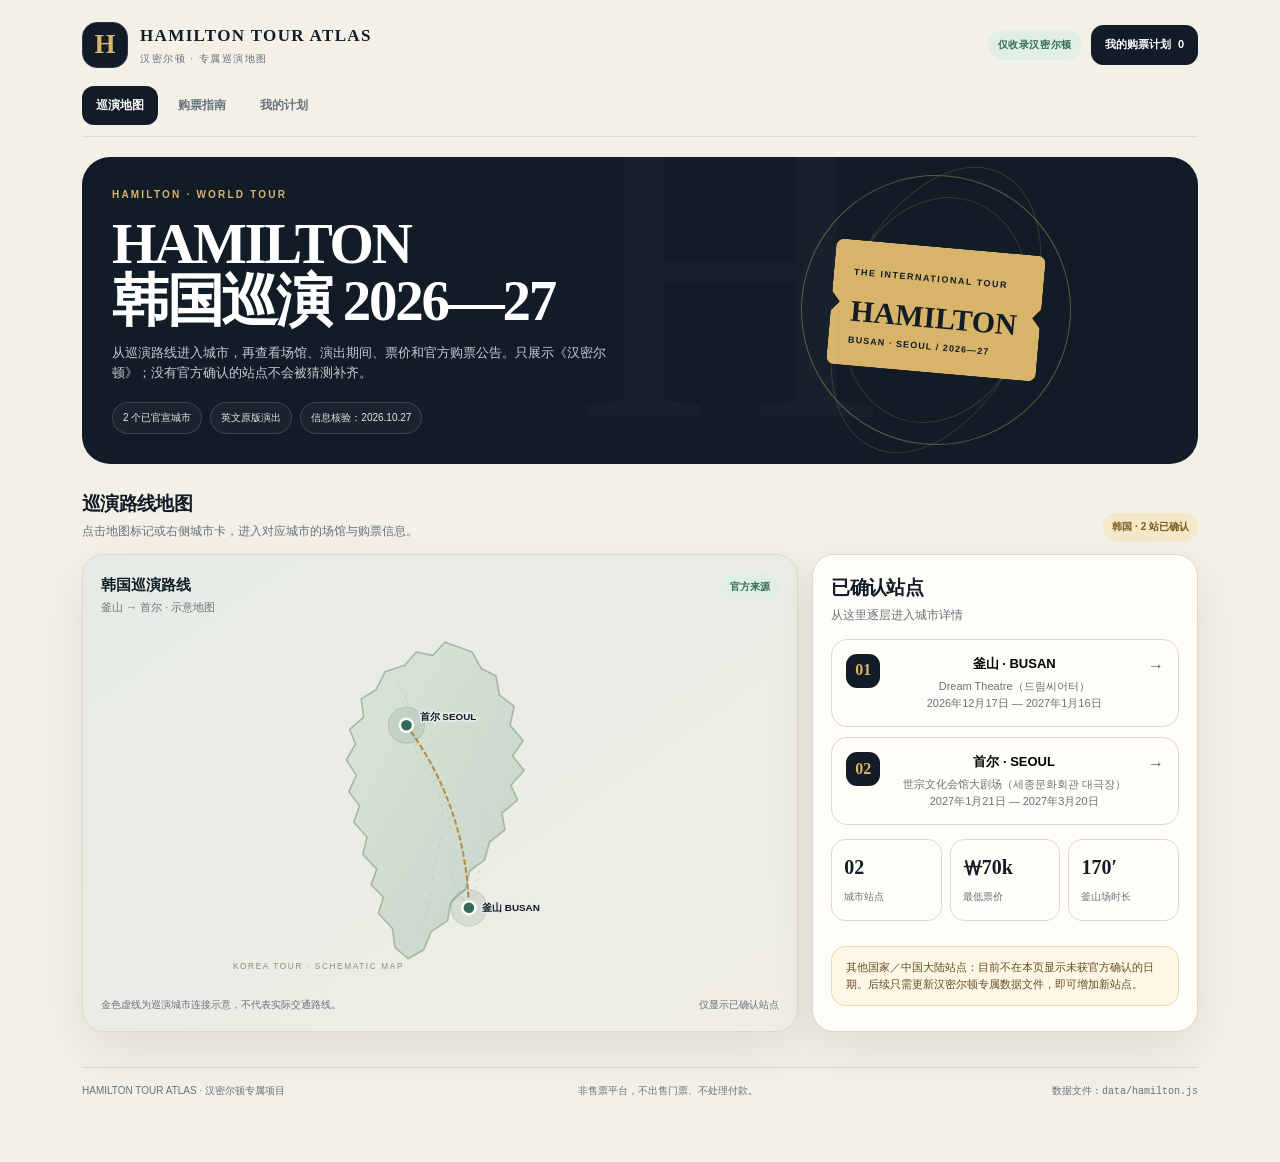
==== index.html @ a4e07004 "韩国测试版" ====
<!doctype html>
<html lang="zh-CN">
<head>
<meta charset="utf-8">
<meta name="viewport" content="width=device-width,initial-scale=1,viewport-fit=cover">
<meta name="theme-color" content="#101821">
<meta name="description" content="汉密尔顿韩国巡演专属地图与购票助手。仅收录官方已确认的巡演信息。">
<title>Hamilton Tour Atlas｜汉密尔顿巡演地图</title>
<style>
:root{--bg:#f3f0e8;--paper:#fffdf8;--ink:#111c27;--muted:#68727b;--line:#ddd8cb;--navy:#111c27;--navy2:#1c2a38;--gold:#d8b46a;--gold2:#f4e8c8;--red:#b64a3d;--green:#326b57;--green2:#e0eee5;--shadow:0 18px 50px rgba(17,28,39,.09);--r:22px}*{box-sizing:border-box}html{scroll-behavior:smooth}body{margin:0;background:var(--bg);color:var(--ink);font-family:Inter,-apple-system,BlinkMacSystemFont,"Segoe UI","PingFang SC","Microsoft YaHei",sans-serif;line-height:1.55}button,input,select,textarea{font:inherit}button,a{touch-action:manipulation}button{cursor:pointer}a{color:inherit}.shell{max-width:1160px;margin:auto;padding:18px 22px 64px}.top{display:flex;justify-content:space-between;align-items:center;gap:18px;padding:4px 0 18px}.brand{display:flex;align-items:center;gap:12px}.mark{height:46px;width:46px;border-radius:15px;background:var(--navy);color:var(--gold);display:grid;place-items:center;font-family:Georgia,serif;font-size:27px;font-weight:800;border:1px solid #2c3946}.brand h1{font-family:Georgia,"Times New Roman",serif;font-size:17px;letter-spacing:.08em;margin:0}.brand p{font-size:10px;letter-spacing:.15em;color:var(--muted);margin:2px 0 0;text-transform:uppercase}.top-right{display:flex;align-items:center;gap:9px}.live{font-size:10px;font-weight:800;letter-spacing:.06em;color:var(--green);background:var(--green2);border-radius:99px;padding:7px 10px}.nav{display:flex;gap:6px;overflow:auto;border-bottom:1px solid var(--line);padding:0 0 11px}.nav button{border:0;background:transparent;color:var(--muted);padding:10px 14px;border-radius:12px;font-size:12px;font-weight:800;white-space:nowrap}.nav button.active{background:var(--navy);color:#fff}.view{display:none}.view.active{display:block}.hero{margin-top:20px;background:var(--navy);color:#fff;border-radius:28px;padding:30px;display:grid;grid-template-columns:1.1fr .9fr;gap:25px;position:relative;overflow:hidden;min-height:260px}.hero:after{content:"H";position:absolute;right:28%;top:-100px;font-family:Georgia,serif;font-size:430px;line-height:1;color:#ffffff06;pointer-events:none}.eyebrow{color:var(--gold);font-size:10px;letter-spacing:.22em;text-transform:uppercase;font-weight:900}.hero h2{font-family:Georgia,"Times New Roman",serif;font-size:clamp(34px,5vw,57px);line-height:.99;letter-spacing:-.04em;margin:14px 0}.hero p{color:#c4ccd1;font-size:13px;max-width:520px;margin:0}.hero-meta{display:flex;flex-wrap:wrap;gap:8px;margin-top:19px}.hero-meta span{border:1px solid #ffffff25;background:#ffffff09;border-radius:99px;padding:7px 10px;font-size:10px;color:#e4e7e7}.hero-art{min-height:190px;display:grid;place-items:center;position:relative}.stage-ring{position:absolute;width:min(270px,90%);aspect-ratio:1;border:1px solid #d8b46a65;border-radius:50%;transform:rotate(-17deg)}.stage-ring:before,.stage-ring:after{content:"";position:absolute;inset:19px 43px;border:1px solid #d8b46a30;border-radius:50%;transform:rotate(35deg)}.stage-ring:after{inset:42px -18px;transform:rotate(-48deg)}.ticket{position:relative;width:210px;min-height:122px;background:var(--gold);color:var(--navy);padding:18px 20px;border-radius:8px;transform:rotate(5deg);box-shadow:0 22px 38px #0004;clip-path:polygon(0 0,100% 0,100% 42%,96% 50%,100% 58%,100% 100%,0 100%,0 58%,4% 50%,0 42%)}.ticket small{font-size:9px;font-weight:900;letter-spacing:.17em}.ticket strong{display:block;font-family:Georgia,serif;font-size:30px;line-height:1;margin-top:13px}.ticket span{display:block;font-size:9px;margin-top:8px;font-weight:800;letter-spacing:.12em}.section{margin-top:25px}.head{display:flex;justify-content:space-between;align-items:end;gap:14px;margin-bottom:13px}.head h2{margin:0;font-size:19px;letter-spacing:-.035em}.head p{margin:4px 0 0;color:var(--muted);font-size:12px}.pill{display:inline-flex;align-items:center;gap:6px;border-radius:99px;padding:6px 9px;background:var(--green2);color:var(--green);font-size:10px;font-weight:850}.pill.gold{background:var(--gold2);color:#77591b}.pill.gray{background:#ece9e1;color:#65645e}.map-layout{display:grid;grid-template-columns:minmax(0,1.3fr) minmax(280px,.7fr);gap:14px}.panel{background:var(--paper);border:1px solid var(--line);border-radius:var(--r);padding:18px;min-width:0;box-shadow:var(--shadow)}.map-panel{background:linear-gradient(145deg,#e6ebe5,#f0eee5);overflow:hidden}.map-title{display:flex;justify-content:space-between;gap:10px;align-items:start}.map-title h3{margin:0;font-size:15px}.map-title p{margin:3px 0 0;color:var(--muted);font-size:11px}.map-svg{width:100%;display:block;margin:4px auto 0;max-height:370px}.land{fill:#d4ddd4;stroke:#a8b9ab;stroke-width:1.5;stroke-linejoin:round}.coast{fill:none;stroke:#bac8bc;stroke-width:1;stroke-dasharray:4 6}.route{fill:none;stroke:#ba8d3b;stroke-width:2.5;stroke-dasharray:5 5;stroke-linecap:round}.pin{cursor:pointer;outline:none}.pin .halo{fill:#326b571f;stroke:#326b5740;stroke-width:1}.pin .dot{fill:var(--green);stroke:#fffdf8;stroke-width:3}.pin text{font-size:12px;font-weight:850;fill:var(--navy);paint-order:stroke;stroke:#e6ebe5;stroke-width:4px;stroke-linejoin:round}.pin:hover .dot,.pin:focus .dot{fill:var(--red)}.map-caption{display:flex;justify-content:space-between;gap:12px;flex-wrap:wrap;font-size:10px;color:var(--muted);padding-top:7px}.route-list{display:grid;gap:10px;margin-top:14px}.route-card{border:1px solid var(--line);background:var(--paper);border-radius:16px;padding:14px;display:flex;gap:12px;align-items:start;cursor:pointer;transition:.16s}.route-card:hover,.route-card:focus-visible{border-color:#b8954c;transform:translateY(-1px);outline:none}.route-index{width:34px;height:34px;border-radius:11px;background:var(--navy);color:var(--gold);display:grid;place-items:center;font-family:Georgia,serif;font-weight:800;flex-shrink:0}.route-card h4{margin:0 0 4px;font-size:13px}.route-card p{margin:0;color:var(--muted);font-size:11px}.route-card .arrow{margin-left:auto;color:var(--green);font-weight:900}.stat-grid{display:grid;grid-template-columns:repeat(3,1fr);gap:8px;margin-top:14px}.stat{border:1px solid var(--line);border-radius:14px;padding:12px;background:#fffdf8}.stat strong{display:block;font-size:20px;font-family:Georgia,serif}.stat span{font-size:10px;color:var(--muted)}.notice{background:#fff7e6;border:1px solid #ead8a9;color:#5f4c24;border-radius:14px;padding:12px 14px;font-size:11px}.breadcrumb{display:flex;align-items:center;gap:7px;flex-wrap:wrap;margin:20px 0 13px;color:var(--muted);font-size:11px}.breadcrumb button{border:0;background:none;color:var(--green);font-size:11px;font-weight:850;padding:0}.city-head{display:flex;justify-content:space-between;align-items:start;gap:15px;margin:20px 0 16px}.city-head h2{font-family:Georgia,serif;font-size:34px;margin:0;line-height:1.1}.city-head p{margin:7px 0 0;color:var(--muted);font-size:12px}.btn{border:1px solid var(--line);background:var(--paper);color:var(--ink);border-radius:12px;padding:10px 13px;font-size:11px;font-weight:850;display:inline-flex;align-items:center;justify-content:center;gap:7px;text-decoration:none}.btn.primary{background:var(--navy);color:white;border-color:var(--navy)}.btn.gold{background:var(--gold);border-color:var(--gold);color:var(--navy)}.btn.ghost{background:transparent}.btn:hover{filter:brightness(.97)}.detail-grid{display:grid;grid-template-columns:minmax(0,1.1fr) minmax(280px,.9fr);gap:14px}.detail-hero{background:var(--navy);color:#fff;border-radius:20px;padding:22px;position:relative;overflow:hidden}.detail-hero:after{content:"H";position:absolute;right:12px;bottom:-65px;font-family:Georgia,serif;font-size:210px;color:#ffffff08}.detail-hero h3{font-family:Georgia,serif;font-size:26px;margin:12px 0 5px;position:relative;z-index:1}.detail-hero p{color:#c7d0d4;font-size:12px;margin:0;position:relative;z-index:1}.detail-hero .pill{position:relative;z-index:1}.info-list{display:grid;gap:0}.info-row{display:grid;grid-template-columns:90px 1fr;gap:12px;padding:13px 0;border-bottom:1px solid var(--line)}.info-row:last-child{border-bottom:0}.info-row .label{font-size:11px;color:var(--muted)}.info-row strong{font-size:12px}.info-row p{margin:3px 0 0;color:var(--muted);font-size:11px}.price-grid{display:grid;grid-template-columns:repeat(5,minmax(0,1fr));gap:7px;margin-top:12px}.price-box{border:1px solid var(--line);border-radius:12px;padding:10px 6px;text-align:center;background:#fff}.price-box strong{display:block;font-size:12px}.price-box span{font-size:10px;color:var(--muted)}.countdown{border-radius:15px;background:var(--gold2);padding:14px;margin-top:14px;display:flex;justify-content:space-between;align-items:center;gap:10px}.countdown strong{font-size:15px;font-variant-numeric:tabular-nums}.countdown span{font-size:10px;color:#6e582b}.guide-grid{display:grid;grid-template-columns:repeat(2,minmax(0,1fr));gap:12px}.guide{background:var(--paper);border:1px solid var(--line);border-radius:17px;padding:17px}.guide-num{height:30px;width:30px;display:grid;place-items:center;border-radius:10px;background:var(--gold2);color:#76551a;font-family:Georgia,serif;font-weight:900}.guide h3{font-size:13px;margin:12px 0 5px}.guide p{font-size:11px;color:var(--muted);margin:0}.guide .btn{margin-top:13px}.form-grid{display:grid;grid-template-columns:repeat(2,minmax(0,1fr));gap:12px}.field{display:grid;gap:6px}.field label{font-size:11px;font-weight:850;color:#46515a}.field input,.field select,.field textarea{width:100%;min-width:0;border:1px solid var(--line);background:#fff;border-radius:11px;padding:11px 12px;color:var(--ink)}.field textarea{min-height:85px;resize:vertical}.toolbar{display:flex;flex-wrap:wrap;gap:8px;margin-top:14px}.saved{border:1px solid var(--line);border-radius:15px;padding:14px;background:#fff;margin-top:12px}.saved h4{margin:0 0 6px;font-size:13px}.saved p{font-size:11px;color:var(--muted);margin:0 0 8px}.checklist{display:grid;gap:10px;margin-top:12px}.checklist label{display:flex;align-items:start;gap:9px;font-size:11px;color:#45515a}.checklist input{accent-color:var(--green);margin-top:3px}.muted{color:var(--muted)}.small{font-size:10px}.footer{border-top:1px solid var(--line);margin-top:35px;padding-top:15px;display:flex;justify-content:space-between;gap:12px;flex-wrap:wrap;color:var(--muted);font-size:10px}.toast{position:fixed;left:50%;bottom:22px;transform:translate(-50%,20px);background:var(--navy);color:#fff;padding:11px 15px;border-radius:12px;font-size:12px;box-shadow:var(--shadow);opacity:0;pointer-events:none;transition:.2s;z-index:100}.toast.show{opacity:1;transform:translate(-50%,0)}.hidden{display:none!important}.footnote{font-size:10px;color:var(--muted);line-height:1.7}.no-session{border:1px dashed #c9b98f;background:#fffaf0;border-radius:13px;padding:12px;color:#705c2e;font-size:11px;margin-top:12px}
@media(max-width:800px){.shell{padding:12px 12px 45px}.hero{grid-template-columns:1fr;padding:23px;gap:6px}.hero-art{min-height:155px}.hero h2{font-size:39px}.map-layout,.detail-grid{grid-template-columns:1fr}.map-svg{max-height:310px}.grid{grid-template-columns:1fr}.city-head{flex-direction:column}.city-head h2{font-size:30px}.top-right .live{display:none}.stat-grid{grid-template-columns:repeat(3,1fr)}}
@media(max-width:480px){.brand h1{font-size:14px}.brand p{font-size:8px}.mark{width:40px;height:40px}.top-right .btn{padding:9px}.nav button{padding:9px 11px}.hero{border-radius:22px}.hero h2{font-size:34px}.hero-art{min-height:135px}.ticket{width:185px;min-height:110px}.ticket strong{font-size:26px}.panel{padding:14px}.guide-grid,.form-grid{grid-template-columns:1fr}.price-grid{gap:5px}.price-box{padding:9px 3px}.price-box strong{font-size:11px}.info-row{grid-template-columns:78px 1fr}.countdown{align-items:start;flex-direction:column}}

.tier-picks{display:grid;grid-template-columns:repeat(5,minmax(0,1fr));gap:7px;margin-top:10px}.tier-button{border:1px solid var(--line);border-radius:12px;background:#fff;padding:10px 5px;text-align:center;color:var(--ink)}.tier-button strong{display:block;font-size:12px}.tier-button span{display:block;font-size:10px;color:var(--muted);margin-top:3px}.tier-button.active{background:var(--navy);border-color:var(--navy);color:#fff}.tier-button.active span{color:#d7dde0}.purchase-steps{display:grid;gap:8px;margin-top:12px}.purchase-steps details{background:#fff;border:1px solid var(--line);border-radius:13px;padding:12px 14px}.purchase-steps summary{font-size:12px;font-weight:850;cursor:pointer}.purchase-steps p{font-size:11px;color:var(--muted);margin:8px 0 0}.estimate{display:flex;align-items:center;justify-content:space-between;gap:10px;background:var(--gold2);border-radius:13px;padding:13px 14px;margin-top:12px}.estimate strong{font-family:Georgia,serif;font-size:22px}.estimate span{font-size:10px;color:#6e582b}.booking-status{font-size:11px;color:#665325;background:#fff7e6;border:1px solid #ead8a9;padding:12px;border-radius:12px;margin-top:12px}.buy-grid{display:grid;grid-template-columns:repeat(2,minmax(0,1fr));gap:8px;margin-top:12px}.buy-grid .btn{width:100%;text-align:center}.source-line{font-size:10px;color:var(--muted);margin-top:9px}.step-progress{display:flex;gap:6px;margin:10px 0 14px}.step-progress span{height:5px;flex:1;border-radius:99px;background:#e2ddd1}.step-progress span.done{background:var(--green)}.city-form{display:grid;gap:12px}.mini-label{font-size:11px;font-weight:850;color:#46515a;display:block;margin-bottom:6px}.notice a{font-weight:800}.pin:focus-visible{outline:3px solid var(--gold);outline-offset:4px}.tier-button:focus-visible,.btn:focus-visible,button:focus-visible,input:focus-visible,select:focus-visible{outline:2px solid var(--green);outline-offset:2px}
@media(max-width:480px){.tier-picks{grid-template-columns:repeat(3,minmax(0,1fr))}.buy-grid{grid-template-columns:1fr}.estimate strong{font-size:19px}}

</style>
</head>
<body>
<div class="shell">
<header class="top">
  <div class="brand"><div class="mark">H</div><div><h1>HAMILTON TOUR ATLAS</h1><p>汉密尔顿 · 专属巡演地图</p></div></div>
  <div class="top-right"><span class="live">仅收录汉密尔顿</span><button class="btn primary" data-view="plan">我的购票计划 <span id="saved-badge">0</span></button></div>
</header>
<nav class="nav" aria-label="主导航"><button class="active" data-view="map">巡演地图</button><button data-view="guide">购票指南</button><button data-view="plan">我的计划</button></nav>
<main>
<section class="view active" id="view-map">
  <div class="hero"><div><div class="eyebrow">Hamilton · World Tour</div><h2>HAMILTON<br>韩国巡演 2026—27</h2><p>从巡演路线进入城市，再查看场馆、演出期间、票价和官方购票公告。只展示《汉密尔顿》；没有官方确认的站点不会被猜测补齐。</p><div class="hero-meta"><span>2 个已官宣城市</span><span>英文原版演出</span><span>信息核验：2026.10.27</span></div></div><div class="hero-art" aria-hidden="true"><div class="stage-ring"></div><div class="ticket"><small>THE INTERNATIONAL TOUR</small><strong>HAMILTON</strong><span>BUSAN · SEOUL / 2026—27</span></div></div></div>
  <div class="section"><div class="head"><div><h2>巡演路线地图</h2><p>点击地图标记或右侧城市卡，进入对应城市的场馆与购票信息。</p></div><span class="pill gold">韩国 · 2 站已确认</span></div>
    <div class="map-layout"><div class="panel map-panel"><div class="map-title"><div><h3>韩国巡演路线</h3><p>釜山 → 首尔 · 示意地图</p></div><span class="pill">官方来源</span></div>
      <svg class="map-svg" viewBox="0 0 560 450" role="img" aria-label="汉密尔顿韩国巡演地图，标出釜山与首尔">
        <defs><linearGradient id="landFill" x1="0" y1="0" x2="1" y2="1"><stop offset="0" stop-color="#dce4d9"/><stop offset="1" stop-color="#c5d4c8"/></linearGradient><filter id="soft"><feGaussianBlur stdDeviation="3"/></filter></defs>
        <path d="M286 27 L319 39 330 59 348 68 352 91 370 105 365 128 381 147 368 165 382 183 366 201 374 219 355 235 359 255 340 270 334 292 316 305 311 327 293 343 289 366 269 379 260 401 241 412 225 398 222 375 205 357 211 337 196 322 203 303 186 285 191 264 175 246 182 226 169 209 178 189 166 170 177 151 170 133 187 118 184 96 202 85 213 63 237 55 251 39 271 43 Z" fill="url(#landFill)" stroke="#a5b8a8" stroke-width="2" stroke-linejoin="round"/>
        <path d="M228 74 C254 114 239 149 264 184 S286 254 276 286 S276 348 248 387" class="coast"/>
        <path d="M217 100 C248 129 252 157 270 184 S294 246 292 278 S300 327 315 353" class="coast"/>
        <path d="M315 129 Q355 211 317 350" fill="none" stroke="#b9c8bb" stroke-width="1.2" stroke-dasharray="2 8"/>
        <path id="route-line" d="M239 128 Q312 227 315 350" class="route"/>
        <g class="pin" data-city="seoul" tabindex="0" role="button" aria-label="进入首尔站"><rect x="205" y="95" width="150" height="58" fill="transparent" pointer-events="all"/><circle class="halo" cx="239" cy="128" r="22"/><circle class="dot" cx="239" cy="128" r="8"/><text x="255" y="122">首尔 SEOUL</text></g>
        <g class="pin" data-city="busan" tabindex="0" role="button" aria-label="进入釜山站"><rect x="282" y="320" width="158" height="60" fill="transparent" pointer-events="all"/><circle class="halo" cx="315" cy="350" r="22"/><circle class="dot" cx="315" cy="350" r="8"/><text x="331" y="354">釜山 BUSAN</text></g>
        <text x="28" y="425" fill="#7c8d7e" font-size="10" letter-spacing="2">KOREA TOUR · SCHEMATIC MAP</text>
      </svg>
      <div class="map-caption"><span>金色虚线为巡演城市连接示意，不代表实际交通路线。</span><span>仅显示已确认站点</span></div>
    </div><div class="panel"><div class="head"><div><h2>已确认站点</h2><p>从这里逐层进入城市详情</p></div></div><div class="route-list" id="city-list"></div><div class="stat-grid"><div class="stat"><strong>02</strong><span>城市站点</span></div><div class="stat"><strong>₩70k</strong><span>最低票价</span></div><div class="stat"><strong>170′</strong><span>釜山场时长</span></div></div><div class="section"><div class="notice">其他国家／中国大陆站点：目前不在本页显示未获官方确认的日期。后续只需更新汉密尔顿专属数据文件，即可增加新站点。</div></div></div></div>
  </div>
</section>
<section class="view" id="view-city"><div id="city-detail"></div></section>
<section class="view" id="view-guide">
  <div class="section"><div class="head"><div><h2>汉密尔顿 · 韩国购票指南</h2><p>只针对本次《汉密尔顿》韩国巡演，不混入其他演出。</p></div><span class="pill gold">北京时间</span></div>
    <div class="guide-grid">
      <article class="guide"><div class="guide-num">01</div><h3>先选城市与场次</h3><p>釜山演出期为 2026 年 12 月 17 日至 2027 年 1 月 16 日；首尔演出期为 2027 年 1 月 21 日至 3 月 20 日。完整逐日场次须以官方售票日历为准。</p><button class="btn" data-city="busan">查看釜山站 →</button></article>
      <article class="guide"><div class="guide-num">02</div><h3>开票前注册与登录</h3><p>从场馆官方公告进入实际售票页面，确认该平台是否要求单独注册、实名或护照资料。不要把售票平台密码、短信验证码交给本应用。</p><a class="btn" href="https://www.dreamtheatre.co.kr/Info/Notice/NoticeDetail?num=360" target="_blank" rel="noopener">釜山官方公告 ↗</a></article>
      <article class="guide"><div class="guide-num">03</div><h3>确认票价与付款方式</h3><p>官方票价为 VIP ₩220,000、R ₩180,000、S ₩140,000、A ₩100,000、B ₩70,000。手续费、境外银行卡和实际付款方式以结账页为准。</p><button class="btn" data-city="seoul">查看首尔站 →</button></article>
      <article class="guide"><div class="guide-num">04</div><h3>完成付款后保存凭证</h3><p>核对演出日期、座位等级、购票人资料与总金额。保存官方订单号、电子票和取票规则；不要仅凭社交平台截图向陌生人转账。</p><button class="btn primary" data-view="plan">设置我的购票计划</button></article>
    </div>
  </div>
  <div class="section"><div class="head"><div><h2>官方信息入口</h2><p>宣传帖仅作发现线索，实际购票请从场馆公告进入。</p></div></div><div class="guide-grid"><article class="guide"><span class="pill">釜山 · 官方</span><h3>Dream Theatre 开票公告</h3><p>开票：11 月 11 日 14:00 韩国时间 / 13:00 北京时间。演出期：2026.12.17–2027.01.16。</p><a class="btn primary" href="https://www.dreamtheatre.co.kr/Info/Notice/NoticeDetail?num=360" target="_blank" rel="noopener">打开官方公告 ↗</a></article><article class="guide"><span class="pill">首尔 · 官方</span><h3>世宗文化会馆开票公告</h3><p>开票：11 月 11 日 15:00 韩国时间 / 14:00 北京时间。首轮场次：2027.01.21–01.24。</p><a class="btn primary" href="https://www.sejongpac.or.kr/portal/bbs/B0000049/view.do?menuNo=200440&nttId=50223&pageIndex=1" target="_blank" rel="noopener">打开官方公告 ↗</a></article><article class="guide"><span class="pill gold">首尔 · 售票页</span><h3>NOL 韩国站商品页</h3><p>已确认韩国站有本场商品页，当前显示开票预告。但还未确认海外观众能否通过该页面购票。</p><a class="btn primary" href="https://nol.yanolja.com/ticket/products/26015650" target="_blank" rel="noopener">打开 NOL 商品页 ↗</a></article><article class="guide"><span class="pill">海外观众 · 需核实</span><h3>NOL World 国际站</h3><p>面向海外观众的官方票务入口。当前尚未检索到《汉密尔顿》对应的国际站商品页，请开票前再次搜索，或向主办方确认海外购票资格。</p><a class="btn primary" href="https://world.nol.com/zh-CN/ticket" target="_blank" rel="noopener">打开 NOL World 中文站 ↗</a></article></div></div>
  <div class="section"><div class="notice"><strong>小红书相关内容：</strong><a href="https://www.xiaohongshu.com/explore/6ae030f4000000000d01f773?xsec_token=ABct8JaW6M4TlUStRzMmd5ZE-K5JPnbkGvuCjLF6minHk%3D&xsec_source=pc_feed" target="_blank" rel="noopener">《汉密尔顿》韩国巡演宣卡 ↗</a>。这是一条宣传帖，不是购票教程或售票入口。公开检索未能可靠确认 40–50 条专门针对本次巡演的独立攻略，因此不拿其他剧目或演唱会内容凑数。</div></div>
</section>
<section class="view" id="view-plan">
  <div class="section"><div class="head"><div><h2>我的汉密尔顿购票计划</h2><p>本地保存，不需要把票务平台账号密码交给应用。</p></div><span class="pill">当前设备</span></div>
    <div class="detail-grid"><div class="panel"><div class="form-grid"><div class="field"><label for="plan-city">目标城市</label><select id="plan-city"><option value="busan">釜山 · Dream Theatre</option><option value="seoul">首尔 · 世宗文化会馆</option></select></div><div class="field"><label for="plan-tier">目标票档</label><select id="plan-tier"><option value="VIP">VIP · ₩220,000</option><option value="R">R · ₩180,000</option><option value="S">S · ₩140,000</option><option value="A" selected>A · ₩100,000</option><option value="B">B · ₩70,000</option></select></div><div class="field"><label for="plan-quantity">购票数量</label><select id="plan-quantity"><option>1</option><option selected>2</option><option>3</option><option>4</option></select></div><div class="field"><label for="plan-date">意向观演日期</label><input id="plan-date" type="date"><span class="small muted">这是你的意向日期，不代表该日一定有场次。</span></div><div class="field"><label for="plan-session">场次偏好</label><select id="plan-session"><option value="不限">不限</option><option value="工作日 19:30">工作日晚场 19:30</option><option value="周末 14:00">周末午场 14:00</option><option value="周末 19:00">周末晚场 19:00</option></select><span class="small muted">仅为偏好；具体日期/场次以售票页为准。</span></div></div><div class="field" style="margin-top:12px"><label for="plan-note">备注</label><textarea id="plan-note" placeholder="例如：同行人、优先座位、交通和住宿备注"></textarea></div><div class="toolbar"><button class="btn primary" id="save-plan">保存计划</button><button class="btn" id="download-ics">下载开票日历 .ics</button><button class="btn" id="export-json">导出计划备份</button></div><div id="saved-plan" class="saved hidden"></div></div>
      <div class="panel"><h3 style="margin:0;font-size:15px">开票提醒</h3><p class="muted small">导入日历后，由系统日历负责通知。这个静态网页不会在关闭后自行推送提醒。</p><div class="route-list" id="opening-list"></div><div class="section"><h3 style="font-size:13px">购票前检查</h3><div class="checklist"><label><input type="checkbox" data-check="official"> 已打开对应城市的官方公告</label><label><input type="checkbox" data-check="account"> 已确认售票平台注册与证件要求</label><label><input type="checkbox" data-check="payment"> 已确认境外支付方式及限额</label><label><input type="checkbox" data-check="timezone"> 已确认北京时间与韩国时间</label><label><input type="checkbox" data-check="order"> 付款后已保存订单与取票规则</label></div></div></div></div>
  </div>
</section>
</main>
<footer class="footer"><span>HAMILTON TOUR ATLAS · 汉密尔顿专属项目</span><span>非售票平台，不出售门票、不处理付款。</span><span>数据文件：<code>data/hamilton.js</code></span></footer>
</div><div class="toast" id="toast" role="status" aria-live="polite"></div>
<script src="data/hamilton.js"></script>
<script>
(function(){
'use strict';
const DATA=window.HAMILTON;
if(!DATA||!Array.isArray(DATA.cities)||DATA.cities.length!==2) throw new Error('Hamilton data missing or unexpected scope');
const $=(s,r=document)=>r.querySelector(s), $$=(s,r=document)=>Array.from(r.querySelectorAll(s));
const state={view:'map',cityId:null,plan:{cityId:'busan',tier:'A',quantity:'2',date:'',session:'不限',note:''},checks:{}};
const storageKey='hamilton-tour-atlas-v1';
let storageMode='localStorage';
function windowStore(){try{const v=JSON.parse(window.name||'{}');return v&&typeof v==='object'?v:{}}catch(e){return {}}}
function storeGet(key){try{const v=window.localStorage.getItem(key);if(v!==null)return v;}catch(e){storageMode='window.name fallback'}const fallback=windowStore();return Object.prototype.hasOwnProperty.call(fallback,key)?fallback[key]:null}
function storeSet(key,value){try{window.localStorage.setItem(key,value);storageMode='localStorage';return true}catch(e){storageMode='window.name fallback';const db=windowStore();db[key]=String(value);try{window.name=JSON.stringify(db);return false}catch(err){return false}}}
function readStore(){try{const s=JSON.parse(storeGet(storageKey)||'{}');if(s.plan)state.plan={...state.plan,...s.plan};if(s.checks)state.checks=s.checks;}catch(e){console.warn('Local plan could not be read',e)}}
function persist(){return storeSet(storageKey,JSON.stringify({plan:state.plan,checks:state.checks,updatedAt:new Date().toISOString()}))}
function toast(msg){const el=$('#toast');el.textContent=msg;el.classList.add('show');clearTimeout(toast.t);toast.t=setTimeout(()=>el.classList.remove('show'),2200)}
function city(id){return DATA.cities.find(c=>c.id===id)}
function money(n){return '₩'+Number(n).toLocaleString('en-US')}
function date(s){return new Date(s+'T12:00:00+09:00').toLocaleDateString('zh-CN',{timeZone:'Asia/Shanghai',year:'numeric',month:'long',day:'numeric'})}
function dateRange(c){return date(c.startDate)+' — '+date(c.endDate)}
function beijingTime(iso){return new Intl.DateTimeFormat('zh-CN',{timeZone:'Asia/Shanghai',month:'2-digit',day:'2-digit',hour:'2-digit',minute:'2-digit',hour12:false}).format(new Date(iso))}
function ticketPrice(c,tier){return c.prices.find(p=>p.tier===tier)?.price||100000}
function nav(view){state.view=view;$$('.nav button').forEach(b=>b.classList.toggle('active',b.dataset.view===(view==='city'?'map':view)));$$('.view').forEach(v=>v.classList.toggle('active',v.id==='view-'+view));window.scrollTo({top:0,behavior:'smooth'});if(view==='plan')renderPlan()}
function cityCard(c,i){return `<button class="route-card" data-city="${c.id}" aria-label="进入${c.name}站详情"><span class="route-index">0${i+1}</span><span style="flex:1"><h4>${c.name} · ${c.short}</h4><p>${c.venue}</p><p>${date(c.startDate)} — ${date(c.endDate)}</p></span><span class="arrow">→</span></button>`}
function renderCityLists(){const html=DATA.cities.map(cityCard).join('');$('#city-list').innerHTML=html;wireCityLinks(document)}
function wireCityLinks(root){$$('[data-city]',root).forEach(el=>{if(el.dataset.wired==='1')return;el.dataset.wired='1';const act=()=>openCity(el.dataset.city);el.addEventListener('click',act);if(el.tagName==='G'){el.addEventListener('keydown',e=>{if(e.key==='Enter'||e.key===' '){e.preventDefault();act()}})}})}
function openCity(id){if(!city(id))return;state.cityId=id;nav('city');renderCity(id)}
function breadcrumb(name){return `<div class="breadcrumb"><button data-go-map>巡演地图</button><span>›</span><span>韩国巡演</span><span>›</span><strong>${name}</strong></div>`}
function renderCity(id){
 const c=city(id);if(!c)return;
 const sourceDate=DATA.lastVerified||'请以官方页面为准';
 const saved=state.plan.cityId===id?state.plan:{cityId:id,tier:'A',quantity:'2',date:'',session:'不限',note:''};
 const isDirect=c.bookingStatus==='direct';
 const bookingLink=isDirect?c.bookingUrl:c.sourceUrl;
 const bookingLabel=isDirect?'打开官方售票商品页 ↗':'查看官方开票公告 ↗';
 const bookingNote=isDirect?'已确认韩国 NOL 站有本场商品页；但尚未确认该商品是否在 NOL World 国际站向海外观众开放。若使用海外银行卡或非韩国证件，请先检查国际站是否有同一商品，并以该商品的购票资格和付款说明为准。':'目前已核实到场馆官方开票公告，但未能确认独立的直达下单页。海外观众还需检查 NOL World 国际站是否上架本场；未确认前不要假定韩国站一定接受海外账号或银行卡。';
 const tierOptions=c.prices.map(p=>`<button type="button" class="tier-button ${p.tier===saved.tier?'active':''}" data-tier="${p.tier}" aria-pressed="${p.tier===saved.tier}"><strong>${p.tier}</strong><span>${money(p.price)}</span></button>`).join('');
 const venueLinks=`<div class="toolbar"><a class="btn" href="${c.venueInfoUrl||c.sourceUrl}" target="_blank" rel="noopener">场馆信息 ↗</a>${c.seatMapUrl?`<a class="btn" href="${c.seatMapUrl}" target="_blank" rel="noopener">场馆座位图 ↗</a>`:''}</div>`;
 const bookingButtons=isDirect
  ? `<div class="buy-grid"><a class="btn primary" href="${c.bookingUrl}" target="_blank" rel="noopener">${bookingLabel}</a><a class="btn" href="${c.internationalUrl||'https://world.nol.com/zh-CN/ticket'}" target="_blank" rel="noopener">检查 NOL World 国际站 ↗</a><a class="btn" href="${c.sourceUrl}" target="_blank" rel="noopener">回看场馆官方公告 ↗</a></div>`
  : `<div class="buy-grid"><a class="btn primary" href="${c.sourceUrl}" target="_blank" rel="noopener">${bookingLabel}</a><a class="btn" href="${c.ticketHubUrl||'https://nol.yanolja.com/ticket'}" target="_blank" rel="noopener">打开 NOL 韩国站票务首页 ↗</a><a class="btn" href="${c.internationalUrl||'https://world.nol.com/zh-CN/ticket'}" target="_blank" rel="noopener">检查 NOL World 国际站 ↗</a></div>`;
 $('#city-detail').innerHTML=`${breadcrumb(c.name)}
 <div class="city-head"><div><span class="pill gold">${c.short} · 官方已公布</span><h2>${c.name}站</h2><p>${c.venue} · ${c.country}</p></div><button class="btn" data-go-map>← 返回巡演地图</button></div>
 <div class="detail-grid"><div>
  <div class="detail-hero"><span class="pill gold">HAMILTON · KOREA TOUR</span><h3>${c.name} · ${c.venue}</h3><p>${c.summary}</p></div>
  <div class="panel" style="margin-top:13px"><div class="head"><div><h2>已核实的演出信息</h2><p>仅显示《汉密尔顿》本次韩国巡演</p></div><span class="pill">官方来源</span></div>
   <div class="info-list"><div class="info-row"><span class="label">演出期间</span><div><strong>${dateRange(c)}</strong><p>不代表每天都有演出；逐日场次需在官方售票日历核实。</p></div></div><div class="info-row"><span class="label">场馆</span><div><strong>${c.venue}</strong><p>${c.venueAddress}</p></div></div><div class="info-row"><span class="label">首轮开票</span><div><strong>${c.ticketOpenLabel}</strong><p>${c.firstSale}</p></div></div><div class="info-row"><span class="label">更新时间</span><div><strong>${sourceDate}</strong><p>购票前请重新检查公告是否更新。</p></div></div><div class="info-row"><span class="label">演出时长</span><div><strong>约 170 分钟（含中场休息）</strong><p>年龄限制及入场要求以场馆公告为准。</p></div></div></div>
   <div class="countdown"><div><span>距离首轮开票（北京时间）</span><br><strong data-countdown="${c.id}">计算中…</strong></div><span>${c.ticketOpenLabel}</span></div>${venueLinks}
  </div>
  <div class="panel" style="margin-top:13px"><div class="head"><div><h2>实际购票流程</h2><p>在本应用准备好信息，再前往官方售票页完成下单。</p></div></div>
   <div class="purchase-steps">
    <details open><summary>第 1 步｜打开本场官方售票入口</summary><p>${bookingNote}</p></details>
    <details><summary>第 2 步｜注册或登录售票平台</summary><p>在官方售票网站完成账号登录/注册。若平台要求护照姓名、手机号或实名信息，请按平台规则填写；本应用不会收集你的密码、验证码或银行卡信息。</p></details>
    <details><summary>第 3 步｜选择实际演出日期与场次</summary><p>按售票日历选择确实开放的日期和时间。此处的日期选择器只记录你的意向，不代表对应日期已有场次或余票。</p></details>
    <details><summary>第 4 步｜选择票档、座位并付款</summary><p>确认 VIP/R/S/A/B 票档、座位、数量、手续费、购票人信息及支付方式。最终总额以售票平台结账页为准。</p></details>
    <details><summary>第 5 步｜保存订单与取票说明</summary><p>付款成功后保存订单编号、电子票/取票规则及退款政策。不要向陌生人转账购买所谓内部票。</p></details>
   </div>
  </div>
 </div><div>
  <div class="panel"><div class="head"><div><h2>配置你的购票方案</h2><p>先选预算与偏好，实际座位在官方平台选择。</p></div><span class="pill gold">可交互</span></div>
   <div class="city-form"><div class="field"><label for="target-date">意向观演日期</label><input id="target-date" type="date" min="${c.startDate}" max="${c.endDate}" value="${saved.date||''}"><span class="small muted">日期仅用于个人计划，需在官方场次日历再次确认。</span></div>
    <div class="field"><label for="target-session">场次偏好</label><select id="target-session"><option value="不限" ${saved.session==='不限'?'selected':''}>不限</option><option value="工作日 19:30" ${saved.session==='工作日 19:30'?'selected':''}>工作日晚场 · 19:30</option><option value="周末 14:00" ${saved.session==='周末 14:00'?'selected':''}>周末午场 · 14:00</option><option value="周末 19:00" ${saved.session==='周末 19:00'?'selected':''}>周末晚场 · 19:00</option></select><span class="small muted">场馆公布的常规时间参考；节假日及特别场次可能不同。</span></div>
    <div><span class="mini-label">选择目标票档</span><div class="tier-picks">${tierOptions}</div></div>
    <div class="field"><label for="target-quantity">购票数量</label><select id="target-quantity"><option value="1" ${saved.quantity==='1'?'selected':''}>1 张</option><option value="2" ${saved.quantity==='2'?'selected':''}>2 张</option><option value="3" ${saved.quantity==='3'?'selected':''}>3 张</option><option value="4" ${saved.quantity==='4'?'selected':''}>4 张</option></select></div>
   </div>
   <div class="estimate"><div><span>预算估算（不含手续费）</span><br><strong id="target-estimate">${money(ticketPrice(c,saved.tier)*Number(saved.quantity||2))}</strong></div><span id="target-per-ticket">${money(ticketPrice(c,saved.tier))} / 张</span></div>
   <div class="booking-status"><strong>售票入口状态</strong><br>${bookingNote}</div>
   ${bookingButtons}
   <div class="toolbar"><button type="button" class="btn gold" id="save-city-plan">保存为我的购票计划</button><button type="button" class="btn" id="download-city-checklist">下载购票清单</button></div>
   <p class="footnote">本应用不模拟真实余票或可选座位。只有官方售票页面显示可选的日期、场次和座位才可购买。</p>
  </div>
  <div class="panel" style="margin-top:13px"><div class="head"><div><h2>购票准备清单</h2><p>完成一项就勾选一项，进度保存在本设备。</p></div></div><div class="step-progress" id="city-check-progress"><span data-progress-step="1"></span><span data-progress-step="2"></span><span data-progress-step="3"></span><span data-progress-step="4"></span><span data-progress-step="5"></span></div><p id="city-check-count" class="small muted">已完成 0 / 5 项</p><div class="checklist"><label><input type="checkbox" data-check="${c.id}-source"> 已打开并核对官方售票入口</label><label><input type="checkbox" data-check="${c.id}-account"> 已确认注册/登录要求</label><label><input type="checkbox" data-check="${c.id}-date"> 已确认实际演出日期和场次</label><label><input type="checkbox" data-check="${c.id}-payment"> 已确认支付方式和最终金额</label><label><input type="checkbox" data-check="${c.id}-order"> 已保存订单和取票说明</label></div><p class="source-line">数据来源：<a href="${c.sourceUrl}" target="_blank" rel="noopener">${c.sourceTitle}</a></p></div>
 </div></div>`;
 $$('[data-go-map]',$('#city-detail')).forEach(b=>b.addEventListener('click',()=>nav('map')));
 let selectedTier=saved.tier||'A';
 const updateEstimate=()=>{const tier=c.prices.find(p=>p.tier===selectedTier)||c.prices[3];const qty=Number($('#target-quantity').value||2);$('#target-estimate').textContent=money(tier.price*qty);$('#target-per-ticket').textContent=money(tier.price)+' / 张';const d=$('#target-date').value;let warning='';if(d&&new Date(d+'T12:00:00').getDay()===1)warning='注意：场馆公告称周一通常无演出，请重新选择日期或核对官方日历。';let node=$('#target-date-warning');if(!node){node=document.createElement('div');node.id='target-date-warning';node.className='booking-status';$('#target-date').parentElement.appendChild(node)}node.textContent=warning||'日期仅作意向记录；实际可售场次以官方售票日历为准。';};
 $$('.tier-button',$('#city-detail')).forEach(b=>b.addEventListener('click',()=>{selectedTier=b.dataset.tier;$$('.tier-button',$('#city-detail')).forEach(x=>{const active=x===b;x.classList.toggle('active',active);x.setAttribute('aria-pressed',String(active))});updateEstimate()}));
 $('#target-quantity').addEventListener('change',updateEstimate);$('#target-date').addEventListener('change',updateEstimate);$('#target-session').addEventListener('change',updateEstimate);updateEstimate();
 $('#save-city-plan').addEventListener('click',()=>{const dateVal=$('#target-date').value;if(dateVal&&(dateVal<c.startDate||dateVal>c.endDate)){toast('日期超出演出期间，请重新选择');return}if(dateVal&&new Date(dateVal+'T12:00:00').getDay()===1){toast('该日期是周一；场馆通常无演出，请核对后再保存');return}state.plan={...state.plan,cityId:id,tier:selectedTier,quantity:$('#target-quantity').value,date:dateVal,session:$('#target-session').value};persist();renderPlan();nav('plan');toast('已保存 '+c.name+' 的购票计划')});
 $('#download-city-checklist').addEventListener('click',()=>{const tier=c.prices.find(p=>p.tier===selectedTier);const qty=Number($('#target-quantity').value);const lines=['HAMILTON / 汉密尔顿韩国巡演购票清单','城市：'+c.name,'场馆：'+c.venue,'意向日期：'+($('#target-date').value||'待确认'),'场次偏好：'+$('#target-session').value,'目标票档：'+selectedTier,'数量：'+qty,'预算估算（不含手续费）：'+money(tier.price*qty),'官方来源：'+c.sourceUrl,'购票入口：'+bookingLink,'','下单前：核对实际场次、座位、手续费、支付方式和退改规则。','此清单是个人计划，不是订单或门票。'].join('\n');downloadFile('Hamilton-'+id+'-购票清单.txt',lines,'text/plain;charset=utf-8');toast('已下载购票清单')});
 const updateCityCheckProgress=()=>{const keys=['source','account','date','payment','order'].map(k=>c.id+'-'+k);const done=keys.filter(k=>!!state.checks[k]).length;$('#city-check-count').textContent='已完成 '+done+' / 5 项';$$('[data-progress-step]',$('#city-check-progress')).forEach((el,i)=>el.classList.toggle('done',i<done))};$$('[data-check]',$('#city-detail')).forEach(ch=>{ch.checked=!!state.checks[ch.dataset.check];ch.addEventListener('change',()=>{state.checks[ch.dataset.check]=ch.checked;persist();updateCityCheckProgress()})});updateCityCheckProgress();updateCountdowns();
}
function updateCountdowns(){const now=Date.now();$$('[data-countdown]').forEach(el=>{const c=city(el.dataset.countdown),delta=new Date(c.ticketOpen).getTime()-now;if(delta<=0){el.textContent='首轮开票时间已到';return}const d=Math.floor(delta/86400000),h=Math.floor(delta%86400000/3600000),m=Math.floor(delta%3600000/60000),s=Math.floor(delta%60000/1000);el.textContent=`${d}天 ${String(h).padStart(2,'0')}:${String(m).padStart(2,'0')}:${String(s).padStart(2,'0')}`})}
function renderOpeningList(){$('#opening-list').innerHTML=DATA.cities.map((c,i)=>`<button class="route-card" data-city="${c.id}"><span class="route-index">0${i+1}</span><span style="flex:1"><h4>${c.name} · ${beijingTime(c.ticketOpen)} 北京时间</h4><p>${c.ticketOpenLabel}</p></span><span class="arrow">↗</span></button>`).join('');wireCityLinks($('#opening-list'))}
function updateDateLimits(){const c=city($('#plan-city').value||state.plan.cityId);const input=$('#plan-date');input.min=c.startDate;input.max=c.endDate;if(input.value&&(input.value<c.startDate||input.value>c.endDate))input.value=''}
function renderPlan(){const p=state.plan;$('#plan-city').value=p.cityId||'busan';$('#plan-tier').value=p.tier||'A';$('#plan-quantity').value=p.quantity||'2';$('#plan-date').value=p.date||'';$('#plan-session').value=p.session||'不限';$('#plan-note').value=p.note||'';updateDateLimits();$$('[data-check]').forEach(ch=>{if(state.checks[ch.dataset.check]!==undefined)ch.checked=!!state.checks[ch.dataset.check]});const c=city(p.cityId);const saved=$('#saved-plan');saved.classList.remove('hidden');saved.innerHTML=`<h4>当前计划：${c.name} · ${p.tier} 区</h4><p>数量：${p.quantity} 张 · 预算：${money(ticketPrice(c,p.tier)*Number(p.quantity||1))}${p.date?' · 意向日期：'+p.date:''} · 场次偏好：${p.session||'不限'}</p><p>${p.note?escapeHtml(p.note):'暂无备注'}</p><span class="pill">本地保存</span>`;$('#saved-badge').textContent=storeGet(storageKey)?'✓':'0'}
function escapeHtml(s){return String(s).replace(/[&<>"']/g,ch=>({'&':'&amp;','<':'&lt;','>':'&gt;','"':'&quot;',"'":'&#39;'}[ch]))}
function savePlan(){const c=city($('#plan-city').value);const dateVal=$('#plan-date').value;if(dateVal&&(dateVal<c.startDate||dateVal>c.endDate)){toast('日期超出演出期间，请重新选择');return}if(dateVal&&new Date(dateVal+'T12:00:00').getDay()===1){toast('该日期是周一；场馆通常无演出，请核对后再保存');return}state.plan={cityId:c.id,tier:$('#plan-tier').value,quantity:$('#plan-quantity').value,date:dateVal,session:$('#plan-session').value,note:$('#plan-note').value.trim()};const savedLocally=persist();renderPlan();toast(savedLocally?'购票计划已保存到本设备':'浏览器限制本地存储，已尝试保存在当前标签；建议导出备份')}
function downloadFile(name,content,type){const blob=new Blob([content],{type});const url=URL.createObjectURL(blob);const a=document.createElement('a');a.href=url;a.download=name;document.body.appendChild(a);a.click();a.remove();setTimeout(()=>URL.revokeObjectURL(url),1000)}
function downloadICS(){const c=city(state.plan.cityId||$('#plan-city').value);const dt=new Date(c.ticketOpen).toISOString().replace(/[-:]/g,'').replace(/\.\d{3}/,'');const stamp=new Date().toISOString().replace(/[-:]/g,'').replace(/\.\d{3}/,'');const content=['BEGIN:VCALENDAR','VERSION:2.0','PRODID:-//Hamilton Tour Atlas//ZH','CALSCALE:GREGORIAN','BEGIN:VEVENT','UID:hamilton-'+c.id+'-ticket-open@tour-atlas','DTSTAMP:'+stamp,'DTSTART:'+dt,'SUMMARY:Hamilton '+c.name+' 首轮开票（北京时间）','DESCRIPTION:'+c.sourceTitle+'。请提前登录官方售票页面并核对最新规则。','URL:'+c.sourceUrl,'END:VEVENT','END:VCALENDAR'].join('\r\n');downloadFile('Hamilton-'+c.id+'-ticket-open.ics',content,'text/calendar;charset=utf-8');toast('已生成日历文件，请导入系统日历')}
function exportPlan(){const out={project:'Hamilton Tour Atlas',exportedAt:new Date().toISOString(),plan:state.plan,checks:state.checks};downloadFile('hamilton-ticket-plan.json',JSON.stringify(out,null,2),'application/json');toast('计划备份已导出')}
$$('.nav button,[data-view]').forEach(b=>b.addEventListener('click',()=>nav(b.dataset.view)));
$('#plan-city').addEventListener('change',()=>{updateDateLimits()});$('#save-plan').addEventListener('click',savePlan);$('#download-ics').addEventListener('click',downloadICS);$('#export-json').addEventListener('click',exportPlan);
$$('[data-check]').forEach(ch=>ch.addEventListener('change',()=>{state.checks[ch.dataset.check]=ch.checked;persist()}));
readStore();renderCityLists();renderOpeningList();renderPlan();updateCountdowns();setInterval(updateCountdowns,1000);
// Keep the app deliberately Hamilton-only. Fail visibly if an unrelated event is ever injected.
if(DATA.cities.some(c=>!['busan','seoul'].includes(c.id))||document.body.innerText.match(/大麦|KPOP|剧院魅影|演唱会大全|全国巡演地图 Stage Atlas/))throw new Error('Scope test failed: unrelated content detected');
window.HAMILTON_APP_TEST={openCity,nav,savePlan,state,DATA,storeGet,storeSet,get storageMode(){return storageMode}};
})();
</script>
</body>
</html>
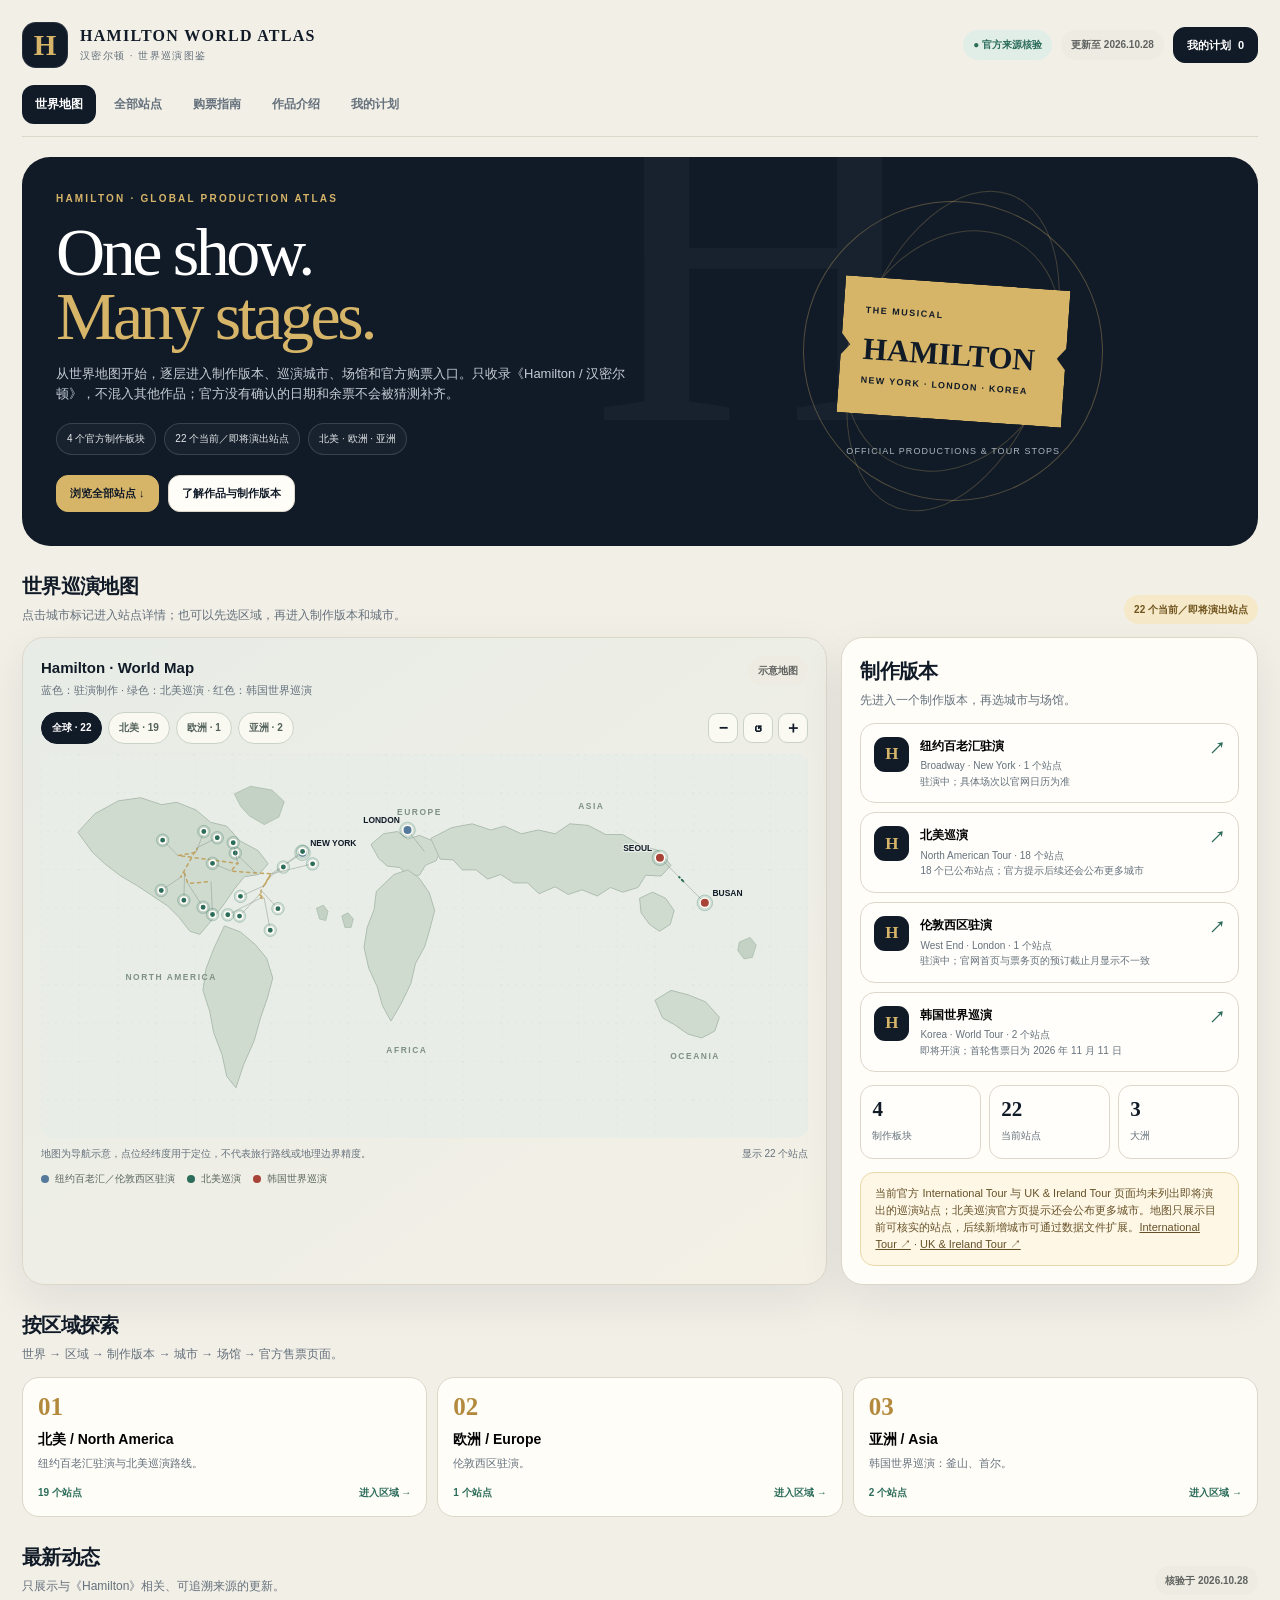
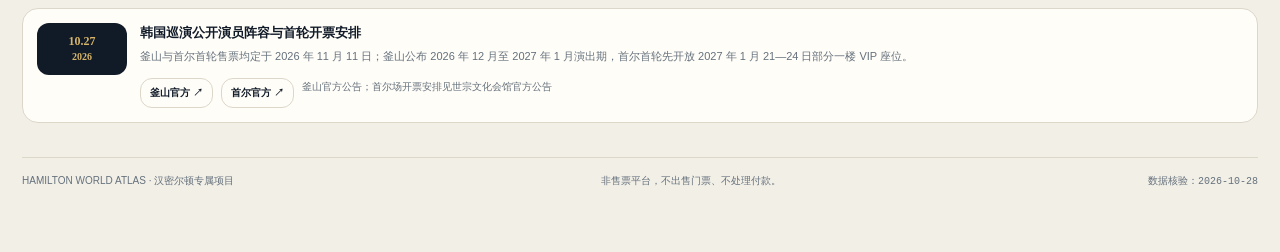
==== commit d933b21b: "全球版v1.0" ====
--- a/index.html
+++ b/index.html
@@ -3,166 +3,157 @@
 <head>
 <meta charset="utf-8">
 <meta name="viewport" content="width=device-width,initial-scale=1,viewport-fit=cover">
-<meta name="theme-color" content="#101821">
-<meta name="description" content="汉密尔顿韩国巡演专属地图与购票助手。仅收录官方已确认的巡演信息。">
-<title>Hamilton Tour Atlas｜汉密尔顿巡演地图</title>
+<meta name="theme-color" content="#111b28">
+<meta name="description" content="Hamilton World Atlas：只追踪《汉密尔顿》当前官方确认的驻演与巡演站点，提供世界地图、城市层级导航、官方购票入口和个人计划。">
+<title>Hamilton World Atlas｜汉密尔顿世界巡演图鉴</title>
 <style>
-:root{--bg:#f3f0e8;--paper:#fffdf8;--ink:#111c27;--muted:#68727b;--line:#ddd8cb;--navy:#111c27;--navy2:#1c2a38;--gold:#d8b46a;--gold2:#f4e8c8;--red:#b64a3d;--green:#326b57;--green2:#e0eee5;--shadow:0 18px 50px rgba(17,28,39,.09);--r:22px}*{box-sizing:border-box}html{scroll-behavior:smooth}body{margin:0;background:var(--bg);color:var(--ink);font-family:Inter,-apple-system,BlinkMacSystemFont,"Segoe UI","PingFang SC","Microsoft YaHei",sans-serif;line-height:1.55}button,input,select,textarea{font:inherit}button,a{touch-action:manipulation}button{cursor:pointer}a{color:inherit}.shell{max-width:1160px;margin:auto;padding:18px 22px 64px}.top{display:flex;justify-content:space-between;align-items:center;gap:18px;padding:4px 0 18px}.brand{display:flex;align-items:center;gap:12px}.mark{height:46px;width:46px;border-radius:15px;background:var(--navy);color:var(--gold);display:grid;place-items:center;font-family:Georgia,serif;font-size:27px;font-weight:800;border:1px solid #2c3946}.brand h1{font-family:Georgia,"Times New Roman",serif;font-size:17px;letter-spacing:.08em;margin:0}.brand p{font-size:10px;letter-spacing:.15em;color:var(--muted);margin:2px 0 0;text-transform:uppercase}.top-right{display:flex;align-items:center;gap:9px}.live{font-size:10px;font-weight:800;letter-spacing:.06em;color:var(--green);background:var(--green2);border-radius:99px;padding:7px 10px}.nav{display:flex;gap:6px;overflow:auto;border-bottom:1px solid var(--line);padding:0 0 11px}.nav button{border:0;background:transparent;color:var(--muted);padding:10px 14px;border-radius:12px;font-size:12px;font-weight:800;white-space:nowrap}.nav button.active{background:var(--navy);color:#fff}.view{display:none}.view.active{display:block}.hero{margin-top:20px;background:var(--navy);color:#fff;border-radius:28px;padding:30px;display:grid;grid-template-columns:1.1fr .9fr;gap:25px;position:relative;overflow:hidden;min-height:260px}.hero:after{content:"H";position:absolute;right:28%;top:-100px;font-family:Georgia,serif;font-size:430px;line-height:1;color:#ffffff06;pointer-events:none}.eyebrow{color:var(--gold);font-size:10px;letter-spacing:.22em;text-transform:uppercase;font-weight:900}.hero h2{font-family:Georgia,"Times New Roman",serif;font-size:clamp(34px,5vw,57px);line-height:.99;letter-spacing:-.04em;margin:14px 0}.hero p{color:#c4ccd1;font-size:13px;max-width:520px;margin:0}.hero-meta{display:flex;flex-wrap:wrap;gap:8px;margin-top:19px}.hero-meta span{border:1px solid #ffffff25;background:#ffffff09;border-radius:99px;padding:7px 10px;font-size:10px;color:#e4e7e7}.hero-art{min-height:190px;display:grid;place-items:center;position:relative}.stage-ring{position:absolute;width:min(270px,90%);aspect-ratio:1;border:1px solid #d8b46a65;border-radius:50%;transform:rotate(-17deg)}.stage-ring:before,.stage-ring:after{content:"";position:absolute;inset:19px 43px;border:1px solid #d8b46a30;border-radius:50%;transform:rotate(35deg)}.stage-ring:after{inset:42px -18px;transform:rotate(-48deg)}.ticket{position:relative;width:210px;min-height:122px;background:var(--gold);color:var(--navy);padding:18px 20px;border-radius:8px;transform:rotate(5deg);box-shadow:0 22px 38px #0004;clip-path:polygon(0 0,100% 0,100% 42%,96% 50%,100% 58%,100% 100%,0 100%,0 58%,4% 50%,0 42%)}.ticket small{font-size:9px;font-weight:900;letter-spacing:.17em}.ticket strong{display:block;font-family:Georgia,serif;font-size:30px;line-height:1;margin-top:13px}.ticket span{display:block;font-size:9px;margin-top:8px;font-weight:800;letter-spacing:.12em}.section{margin-top:25px}.head{display:flex;justify-content:space-between;align-items:end;gap:14px;margin-bottom:13px}.head h2{margin:0;font-size:19px;letter-spacing:-.035em}.head p{margin:4px 0 0;color:var(--muted);font-size:12px}.pill{display:inline-flex;align-items:center;gap:6px;border-radius:99px;padding:6px 9px;background:var(--green2);color:var(--green);font-size:10px;font-weight:850}.pill.gold{background:var(--gold2);color:#77591b}.pill.gray{background:#ece9e1;color:#65645e}.map-layout{display:grid;grid-template-columns:minmax(0,1.3fr) minmax(280px,.7fr);gap:14px}.panel{background:var(--paper);border:1px solid var(--line);border-radius:var(--r);padding:18px;min-width:0;box-shadow:var(--shadow)}.map-panel{background:linear-gradient(145deg,#e6ebe5,#f0eee5);overflow:hidden}.map-title{display:flex;justify-content:space-between;gap:10px;align-items:start}.map-title h3{margin:0;font-size:15px}.map-title p{margin:3px 0 0;color:var(--muted);font-size:11px}.map-svg{width:100%;display:block;margin:4px auto 0;max-height:370px}.land{fill:#d4ddd4;stroke:#a8b9ab;stroke-width:1.5;stroke-linejoin:round}.coast{fill:none;stroke:#bac8bc;stroke-width:1;stroke-dasharray:4 6}.route{fill:none;stroke:#ba8d3b;stroke-width:2.5;stroke-dasharray:5 5;stroke-linecap:round}.pin{cursor:pointer;outline:none}.pin .halo{fill:#326b571f;stroke:#326b5740;stroke-width:1}.pin .dot{fill:var(--green);stroke:#fffdf8;stroke-width:3}.pin text{font-size:12px;font-weight:850;fill:var(--navy);paint-order:stroke;stroke:#e6ebe5;stroke-width:4px;stroke-linejoin:round}.pin:hover .dot,.pin:focus .dot{fill:var(--red)}.map-caption{display:flex;justify-content:space-between;gap:12px;flex-wrap:wrap;font-size:10px;color:var(--muted);padding-top:7px}.route-list{display:grid;gap:10px;margin-top:14px}.route-card{border:1px solid var(--line);background:var(--paper);border-radius:16px;padding:14px;display:flex;gap:12px;align-items:start;cursor:pointer;transition:.16s}.route-card:hover,.route-card:focus-visible{border-color:#b8954c;transform:translateY(-1px);outline:none}.route-index{width:34px;height:34px;border-radius:11px;background:var(--navy);color:var(--gold);display:grid;place-items:center;font-family:Georgia,serif;font-weight:800;flex-shrink:0}.route-card h4{margin:0 0 4px;font-size:13px}.route-card p{margin:0;color:var(--muted);font-size:11px}.route-card .arrow{margin-left:auto;color:var(--green);font-weight:900}.stat-grid{display:grid;grid-template-columns:repeat(3,1fr);gap:8px;margin-top:14px}.stat{border:1px solid var(--line);border-radius:14px;padding:12px;background:#fffdf8}.stat strong{display:block;font-size:20px;font-family:Georgia,serif}.stat span{font-size:10px;color:var(--muted)}.notice{background:#fff7e6;border:1px solid #ead8a9;color:#5f4c24;border-radius:14px;padding:12px 14px;font-size:11px}.breadcrumb{display:flex;align-items:center;gap:7px;flex-wrap:wrap;margin:20px 0 13px;color:var(--muted);font-size:11px}.breadcrumb button{border:0;background:none;color:var(--green);font-size:11px;font-weight:850;padding:0}.city-head{display:flex;justify-content:space-between;align-items:start;gap:15px;margin:20px 0 16px}.city-head h2{font-family:Georgia,serif;font-size:34px;margin:0;line-height:1.1}.city-head p{margin:7px 0 0;color:var(--muted);font-size:12px}.btn{border:1px solid var(--line);background:var(--paper);color:var(--ink);border-radius:12px;padding:10px 13px;font-size:11px;font-weight:850;display:inline-flex;align-items:center;justify-content:center;gap:7px;text-decoration:none}.btn.primary{background:var(--navy);color:white;border-color:var(--navy)}.btn.gold{background:var(--gold);border-color:var(--gold);color:var(--navy)}.btn.ghost{background:transparent}.btn:hover{filter:brightness(.97)}.detail-grid{display:grid;grid-template-columns:minmax(0,1.1fr) minmax(280px,.9fr);gap:14px}.detail-hero{background:var(--navy);color:#fff;border-radius:20px;padding:22px;position:relative;overflow:hidden}.detail-hero:after{content:"H";position:absolute;right:12px;bottom:-65px;font-family:Georgia,serif;font-size:210px;color:#ffffff08}.detail-hero h3{font-family:Georgia,serif;font-size:26px;margin:12px 0 5px;position:relative;z-index:1}.detail-hero p{color:#c7d0d4;font-size:12px;margin:0;position:relative;z-index:1}.detail-hero .pill{position:relative;z-index:1}.info-list{display:grid;gap:0}.info-row{display:grid;grid-template-columns:90px 1fr;gap:12px;padding:13px 0;border-bottom:1px solid var(--line)}.info-row:last-child{border-bottom:0}.info-row .label{font-size:11px;color:var(--muted)}.info-row strong{font-size:12px}.info-row p{margin:3px 0 0;color:var(--muted);font-size:11px}.price-grid{display:grid;grid-template-columns:repeat(5,minmax(0,1fr));gap:7px;margin-top:12px}.price-box{border:1px solid var(--line);border-radius:12px;padding:10px 6px;text-align:center;background:#fff}.price-box strong{display:block;font-size:12px}.price-box span{font-size:10px;color:var(--muted)}.countdown{border-radius:15px;background:var(--gold2);padding:14px;margin-top:14px;display:flex;justify-content:space-between;align-items:center;gap:10px}.countdown strong{font-size:15px;font-variant-numeric:tabular-nums}.countdown span{font-size:10px;color:#6e582b}.guide-grid{display:grid;grid-template-columns:repeat(2,minmax(0,1fr));gap:12px}.guide{background:var(--paper);border:1px solid var(--line);border-radius:17px;padding:17px}.guide-num{height:30px;width:30px;display:grid;place-items:center;border-radius:10px;background:var(--gold2);color:#76551a;font-family:Georgia,serif;font-weight:900}.guide h3{font-size:13px;margin:12px 0 5px}.guide p{font-size:11px;color:var(--muted);margin:0}.guide .btn{margin-top:13px}.form-grid{display:grid;grid-template-columns:repeat(2,minmax(0,1fr));gap:12px}.field{display:grid;gap:6px}.field label{font-size:11px;font-weight:850;color:#46515a}.field input,.field select,.field textarea{width:100%;min-width:0;border:1px solid var(--line);background:#fff;border-radius:11px;padding:11px 12px;color:var(--ink)}.field textarea{min-height:85px;resize:vertical}.toolbar{display:flex;flex-wrap:wrap;gap:8px;margin-top:14px}.saved{border:1px solid var(--line);border-radius:15px;padding:14px;background:#fff;margin-top:12px}.saved h4{margin:0 0 6px;font-size:13px}.saved p{font-size:11px;color:var(--muted);margin:0 0 8px}.checklist{display:grid;gap:10px;margin-top:12px}.checklist label{display:flex;align-items:start;gap:9px;font-size:11px;color:#45515a}.checklist input{accent-color:var(--green);margin-top:3px}.muted{color:var(--muted)}.small{font-size:10px}.footer{border-top:1px solid var(--line);margin-top:35px;padding-top:15px;display:flex;justify-content:space-between;gap:12px;flex-wrap:wrap;color:var(--muted);font-size:10px}.toast{position:fixed;left:50%;bottom:22px;transform:translate(-50%,20px);background:var(--navy);color:#fff;padding:11px 15px;border-radius:12px;font-size:12px;box-shadow:var(--shadow);opacity:0;pointer-events:none;transition:.2s;z-index:100}.toast.show{opacity:1;transform:translate(-50%,0)}.hidden{display:none!important}.footnote{font-size:10px;color:var(--muted);line-height:1.7}.no-session{border:1px dashed #c9b98f;background:#fffaf0;border-radius:13px;padding:12px;color:#705c2e;font-size:11px;margin-top:12px}
-@media(max-width:800px){.shell{padding:12px 12px 45px}.hero{grid-template-columns:1fr;padding:23px;gap:6px}.hero-art{min-height:155px}.hero h2{font-size:39px}.map-layout,.detail-grid{grid-template-columns:1fr}.map-svg{max-height:310px}.grid{grid-template-columns:1fr}.city-head{flex-direction:column}.city-head h2{font-size:30px}.top-right .live{display:none}.stat-grid{grid-template-columns:repeat(3,1fr)}}
-@media(max-width:480px){.brand h1{font-size:14px}.brand p{font-size:8px}.mark{width:40px;height:40px}.top-right .btn{padding:9px}.nav button{padding:9px 11px}.hero{border-radius:22px}.hero h2{font-size:34px}.hero-art{min-height:135px}.ticket{width:185px;min-height:110px}.ticket strong{font-size:26px}.panel{padding:14px}.guide-grid,.form-grid{grid-template-columns:1fr}.price-grid{gap:5px}.price-box{padding:9px 3px}.price-box strong{font-size:11px}.info-row{grid-template-columns:78px 1fr}.countdown{align-items:start;flex-direction:column}}
-
-.tier-picks{display:grid;grid-template-columns:repeat(5,minmax(0,1fr));gap:7px;margin-top:10px}.tier-button{border:1px solid var(--line);border-radius:12px;background:#fff;padding:10px 5px;text-align:center;color:var(--ink)}.tier-button strong{display:block;font-size:12px}.tier-button span{display:block;font-size:10px;color:var(--muted);margin-top:3px}.tier-button.active{background:var(--navy);border-color:var(--navy);color:#fff}.tier-button.active span{color:#d7dde0}.purchase-steps{display:grid;gap:8px;margin-top:12px}.purchase-steps details{background:#fff;border:1px solid var(--line);border-radius:13px;padding:12px 14px}.purchase-steps summary{font-size:12px;font-weight:850;cursor:pointer}.purchase-steps p{font-size:11px;color:var(--muted);margin:8px 0 0}.estimate{display:flex;align-items:center;justify-content:space-between;gap:10px;background:var(--gold2);border-radius:13px;padding:13px 14px;margin-top:12px}.estimate strong{font-family:Georgia,serif;font-size:22px}.estimate span{font-size:10px;color:#6e582b}.booking-status{font-size:11px;color:#665325;background:#fff7e6;border:1px solid #ead8a9;padding:12px;border-radius:12px;margin-top:12px}.buy-grid{display:grid;grid-template-columns:repeat(2,minmax(0,1fr));gap:8px;margin-top:12px}.buy-grid .btn{width:100%;text-align:center}.source-line{font-size:10px;color:var(--muted);margin-top:9px}.step-progress{display:flex;gap:6px;margin:10px 0 14px}.step-progress span{height:5px;flex:1;border-radius:99px;background:#e2ddd1}.step-progress span.done{background:var(--green)}.city-form{display:grid;gap:12px}.mini-label{font-size:11px;font-weight:850;color:#46515a;display:block;margin-bottom:6px}.notice a{font-weight:800}.pin:focus-visible{outline:3px solid var(--gold);outline-offset:4px}.tier-button:focus-visible,.btn:focus-visible,button:focus-visible,input:focus-visible,select:focus-visible{outline:2px solid var(--green);outline-offset:2px}
-@media(max-width:480px){.tier-picks{grid-template-columns:repeat(3,minmax(0,1fr))}.buy-grid{grid-template-columns:1fr}.estimate strong{font-size:19px}}
-
+:root{--ink:#111b28;--ink2:#263444;--muted:#65717c;--paper:#fffdf8;--canvas:#f2efe7;--line:#ddd7ca;--gold:#d7b568;--gold-light:#f5e9c9;--teal:#2c6c5a;--teal-light:#e1eee7;--red:#a84338;--blue:#55799b;--shadow:0 16px 45px rgba(17,27,40,.08);--radius:22px}*{box-sizing:border-box}html{scroll-behavior:smooth}body{margin:0;background:var(--canvas);color:var(--ink);font-family:Inter,-apple-system,BlinkMacSystemFont,"Segoe UI","PingFang SC","Microsoft YaHei",sans-serif;line-height:1.55}button,input,select,textarea{font:inherit}button,a{touch-action:manipulation}button{cursor:pointer}a{color:inherit}.shell{max-width:1280px;margin:auto;padding:18px 22px 64px}.top{display:flex;align-items:center;justify-content:space-between;gap:16px;padding:4px 0 17px}.brand{display:flex;align-items:center;gap:12px;min-width:0}.brand-mark{width:46px;height:46px;display:grid;place-items:center;border-radius:14px;background:var(--ink);color:var(--gold);font:800 29px Georgia,serif;box-shadow:inset 0 0 0 1px #ffffff18}.brand h1{font:700 16px Georgia,"Times New Roman",serif;letter-spacing:.08em;margin:0}.brand p{margin:3px 0 0;font-size:10px;letter-spacing:.14em;text-transform:uppercase;color:var(--muted)}.top-meta{display:flex;align-items:center;gap:9px;flex-wrap:wrap;justify-content:flex-end}.stamp,.chip{display:inline-flex;align-items:center;gap:6px;border-radius:999px;padding:7px 10px;font-size:10px;font-weight:850;white-space:nowrap}.stamp{background:var(--teal-light);color:var(--teal)}.chip{background:#eeebe3;color:#5f625f}.chip.gold{background:var(--gold-light);color:#70541d}.chip.red{background:#f4e4e1;color:#873a32}.nav{display:flex;gap:5px;overflow:auto;padding:0 0 12px;border-bottom:1px solid var(--line)}.nav button{flex:0 0 auto;border:0;background:transparent;color:var(--muted);padding:10px 13px;border-radius:12px;font-size:12px;font-weight:850}.nav button.active{background:var(--ink);color:white}.view{display:none}.view.active{display:block}.hero{position:relative;overflow:hidden;display:grid;grid-template-columns:1.05fr .95fr;gap:28px;align-items:center;background:var(--ink);color:white;border-radius:28px;margin-top:20px;padding:34px;min-height:315px}.hero:after{content:"H";position:absolute;right:26%;top:-115px;font:500 480px/.9 Georgia,serif;color:#ffffff07;pointer-events:none}.eyebrow{color:var(--gold);font-size:10px;letter-spacing:.22em;font-weight:900;text-transform:uppercase}.hero h2{position:relative;z-index:1;font:500 clamp(39px,5.5vw,68px)/.94 Georgia,"Times New Roman",serif;letter-spacing:-.05em;margin:15px 0}.hero h2 em{color:var(--gold);font-style:normal}.hero p{position:relative;z-index:1;color:#c5cdd4;font-size:13px;max-width:580px;margin:0}.hero-actions{display:flex;gap:9px;flex-wrap:wrap;margin-top:20px;position:relative;z-index:1}.hero-art{position:relative;min-height:220px;display:grid;place-items:center}.orbit{position:absolute;width:min(300px,95%);aspect-ratio:1;border:1px solid #d7b56855;border-radius:50%;transform:rotate(-23deg)}.orbit:before,.orbit:after{content:"";position:absolute;inset:22px 48px;border:1px solid #d7b56840;border-radius:50%;transform:rotate(54deg)}.orbit:after{inset:53px -18px;transform:rotate(-47deg)}.hero-ticket{position:relative;z-index:1;width:225px;min-height:137px;background:var(--gold);color:var(--ink);padding:19px 22px;transform:rotate(4deg);box-shadow:0 24px 45px #0005;clip-path:polygon(0 0,100% 0,100% 42%,96% 50%,100% 58%,100% 100%,0 100%,0 58%,4% 50%,0 42%)}.hero-ticket small{font-size:9px;font-weight:900;letter-spacing:.17em}.hero-ticket strong{display:block;font:800 31px/.98 Georgia,serif;margin-top:13px}.hero-ticket span{display:block;font-size:9px;font-weight:900;letter-spacing:.14em;margin-top:10px}.hero-foot{position:absolute;bottom:2px;left:0;right:0;text-align:center;font-size:9px;color:#aab5bc;letter-spacing:.12em}.hero-metrics{display:flex;gap:8px;flex-wrap:wrap;margin-top:19px;position:relative;z-index:1}.hero-metrics span{border:1px solid #ffffff24;background:#ffffff08;border-radius:99px;padding:7px 10px;font-size:10px;color:#e3e7e9}.section{margin-top:25px}.section-head{display:flex;justify-content:space-between;align-items:end;gap:14px;margin-bottom:13px}.section-head h2{margin:0;font-size:20px;letter-spacing:-.035em}.section-head p{margin:4px 0 0;color:var(--muted);font-size:12px}.panel{background:var(--paper);border:1px solid var(--line);border-radius:var(--radius);padding:18px;min-width:0;box-shadow:var(--shadow)}.map-layout{display:grid;grid-template-columns:minmax(0,1.45fr) minmax(300px,.75fr);gap:14px}.map-panel{background:linear-gradient(145deg,#e7ece6,#f4f0e6);overflow:hidden}.map-title{display:flex;justify-content:space-between;gap:12px;align-items:start}.map-title h3{margin:0;font-size:15px}.map-title p{margin:3px 0 0;color:var(--muted);font-size:11px}.map-controls{display:flex;align-items:center;gap:6px;flex-wrap:wrap;margin-top:13px}.map-filter{border:1px solid #cbd3c9;background:#f9f8f1;color:#53625b;padding:7px 10px;border-radius:999px;font-size:10px;font-weight:850}.map-filter.active{background:var(--ink);color:white;border-color:var(--ink)}.zoom-controls{display:flex;gap:5px;margin-left:auto}.zoom-controls button{width:30px;height:30px;border:1px solid #cbd3c9;background:#faf9f2;border-radius:9px;font-weight:900;color:var(--ink)}.world-map{display:block;width:100%;margin:10px auto 0;max-height:465px;min-height:260px}.ocean-grid{fill:none;stroke:#c9d4cc;stroke-width:1;stroke-dasharray:2 8}.land{fill:#d0dbd0;stroke:#aebdaf;stroke-width:1.3;stroke-linejoin:round}.land-detail{fill:#c4d2c6;stroke:#a9bba9;stroke-width:1}.route-line{fill:none;stroke:#bd9647;stroke-width:2;stroke-dasharray:4 5;stroke-linecap:round;opacity:.8}.korea-line{fill:none;stroke:#2c6c5a;stroke-width:2.6;stroke-dasharray:3 4;stroke-linecap:round}.leader{stroke:#8b9a8e;stroke-width:1;opacity:.65}.map-marker{cursor:pointer;outline:none}.map-marker .hit{fill:transparent}.map-marker .halo{fill:#2c6c5a20;stroke:#2c6c5a50;stroke-width:1}.map-marker .dot{fill:var(--teal);stroke:#fffdf8;stroke-width:2}.map-marker.resident .dot{fill:var(--blue)}.map-marker.korea .dot{fill:var(--red)}.map-marker:hover .dot,.map-marker:focus .dot,.map-marker.selected .dot{fill:#d5a74c;stroke:var(--ink);stroke-width:2.5}.map-marker text{font-size:11px;font-weight:900;fill:var(--ink);paint-order:stroke;stroke:#e7ece6;stroke-width:3.5px;stroke-linejoin:round}.map-region-label{font-size:11px;font-weight:900;letter-spacing:2px;fill:#75877a;opacity:.9}.map-caption{display:flex;justify-content:space-between;gap:10px;flex-wrap:wrap;padding-top:8px;color:var(--muted);font-size:10px}.legend{display:flex;gap:12px;flex-wrap:wrap;margin-top:10px;color:#59665f;font-size:10px}.legend span{display:inline-flex;align-items:center;gap:6px}.legend i{width:8px;height:8px;border-radius:50%;display:inline-block;background:var(--teal)}.legend .resident-dot{background:var(--blue)}.legend .korea-dot{background:var(--red)}.prod-list{display:grid;gap:9px;margin-top:12px}.prod-card{display:flex;gap:11px;align-items:start;width:100%;border:1px solid var(--line);border-radius:15px;padding:13px;background:#fffefa;text-align:left;transition:.16s}.prod-card:hover,.prod-card:focus-visible{border-color:#c9a454;transform:translateY(-1px);outline:none}.prod-mark{width:35px;height:35px;display:grid;place-items:center;border-radius:11px;background:var(--ink);color:var(--gold);font:800 17px Georgia,serif;flex-shrink:0}.prod-card h4{font-size:12px;margin:0 0 3px}.prod-card p{font-size:10px;color:var(--muted);margin:0}.prod-card .arrow{margin-left:auto;color:var(--teal);font-weight:900}.stat-grid{display:grid;grid-template-columns:repeat(3,1fr);gap:8px;margin-top:13px}.stat{border:1px solid var(--line);border-radius:13px;padding:11px;background:#fffefa}.stat strong{display:block;font:700 21px Georgia,serif}.stat span{font-size:10px;color:var(--muted)}.notice{background:#fff7e6;border:1px solid #ead8a9;color:#645127;border-radius:14px;padding:12px 14px;font-size:11px}.btn{display:inline-flex;align-items:center;justify-content:center;gap:7px;border:1px solid var(--line);background:var(--paper);color:var(--ink);border-radius:12px;padding:10px 13px;font-size:11px;font-weight:850;text-decoration:none;line-height:1.35}.btn.primary{background:var(--ink);color:#fff;border-color:var(--ink)}.btn.gold{background:var(--gold);color:var(--ink);border-color:var(--gold)}.btn.small{padding:7px 9px;font-size:10px}.btn:hover{filter:brightness(.97)}.btn-row{display:flex;gap:8px;flex-wrap:wrap;margin-top:13px}.region-grid{display:grid;grid-template-columns:repeat(3,minmax(0,1fr));gap:10px}.region-card{background:var(--paper);border:1px solid var(--line);border-radius:17px;padding:15px;text-align:left;display:block;width:100%;transition:.15s}.region-card:hover{border-color:#c9a454;transform:translateY(-1px)}.region-card .region-no{font:800 25px Georgia,serif;color:#b38a3d}.region-card h3{font-size:14px;margin:7px 0 4px}.region-card p{font-size:11px;color:var(--muted);margin:0}.region-card .region-bottom{display:flex;justify-content:space-between;gap:8px;margin-top:13px;font-size:10px;color:var(--teal);font-weight:850}.filter-row{display:grid;grid-template-columns:minmax(220px,1fr) 200px 230px;gap:9px;margin-bottom:14px}.field{display:grid;gap:6px;min-width:0}.field label{font-size:11px;font-weight:850;color:#46515a}.field input,.field select,.field textarea{width:100%;min-width:0;border:1px solid var(--line);background:#fff;border-radius:11px;padding:11px 12px;color:var(--ink)}.field textarea{min-height:85px;resize:vertical}.cards-grid{display:grid;grid-template-columns:repeat(3,minmax(0,1fr));gap:11px}.stop-card{border:1px solid var(--line);background:var(--paper);border-radius:17px;padding:15px;display:flex;flex-direction:column;gap:8px;min-height:174px}.stop-card h3{font-size:15px;margin:0}.stop-card .en{font-size:10px;color:var(--muted);margin-top:-5px}.stop-card p{font-size:11px;color:var(--muted);margin:0}.stop-card .card-bottom{display:flex;justify-content:space-between;align-items:center;gap:8px;margin-top:auto;padding-top:8px}.crumb{display:flex;gap:7px;align-items:center;flex-wrap:wrap;margin:20px 0 13px;color:var(--muted);font-size:11px}.crumb button{border:0;background:transparent;color:var(--teal);font-size:11px;font-weight:850;padding:0}.detail-head{display:flex;justify-content:space-between;align-items:start;gap:15px;margin:16px 0}.detail-head h2{font:500 clamp(29px,4vw,42px)/1 Georgia,serif;letter-spacing:-.04em;margin:9px 0}.detail-head p{color:var(--muted);font-size:12px;margin:8px 0 0}.detail-grid{display:grid;grid-template-columns:minmax(0,1.1fr) minmax(300px,.9fr);gap:13px}.dark-card{position:relative;overflow:hidden;background:var(--ink);color:white;border-radius:20px;padding:22px}.dark-card:after{content:"H";position:absolute;right:10px;bottom:-58px;font:500 210px Georgia,serif;color:#ffffff08}.dark-card h3{position:relative;z-index:1;font:500 28px/1.04 Georgia,serif;margin:12px 0 6px}.dark-card p{position:relative;z-index:1;color:#c6d0d5;font-size:12px;margin:0}.info-list{display:grid;margin-top:8px}.info-row{display:grid;grid-template-columns:110px 1fr;gap:10px;padding:12px 0;border-bottom:1px solid var(--line)}.info-row:last-child{border-bottom:0}.info-row .label{font-size:11px;color:var(--muted)}.info-row strong{font-size:12px}.info-row p{font-size:11px;color:var(--muted);margin:3px 0 0}.price-grid{display:grid;grid-template-columns:repeat(5,minmax(0,1fr));gap:6px;margin-top:10px}.price-choice{border:1px solid var(--line);background:white;border-radius:11px;padding:9px 4px;text-align:center;color:var(--ink)}.price-choice strong{display:block;font-size:11px}.price-choice span{font-size:9px;color:var(--muted)}.price-choice.active{border-color:var(--teal);background:var(--teal-light);box-shadow:inset 0 0 0 1px var(--teal)}.countdown{display:flex;justify-content:space-between;align-items:center;gap:12px;background:var(--gold-light);border-radius:14px;padding:12px 14px;margin-top:12px}.countdown span{font-size:10px;color:#6c5626}.countdown strong{font-size:15px;font-variant-numeric:tabular-nums}.steps{display:grid;gap:8px;margin-top:12px}.step{border:1px solid var(--line);border-radius:13px;padding:12px;background:#fffefa}.step summary{cursor:pointer;font-size:12px;font-weight:850}.step p{font-size:11px;color:var(--muted);margin:8px 0 0}.guide-grid{display:grid;grid-template-columns:repeat(3,minmax(0,1fr));gap:11px}.guide-card{border:1px solid var(--line);background:var(--paper);border-radius:17px;padding:16px}.guide-number{width:30px;height:30px;display:grid;place-items:center;background:var(--gold-light);color:#72551d;border-radius:10px;font:800 13px Georgia,serif}.guide-card h3{font-size:13px;margin:11px 0 5px}.guide-card p{font-size:11px;color:var(--muted);margin:0}.guide-card .btn{margin-top:12px}.news-card{display:grid;grid-template-columns:90px 1fr;gap:13px;align-items:start;border:1px solid var(--line);border-radius:16px;background:var(--paper);padding:14px}.news-date{background:var(--ink);color:var(--gold);border-radius:12px;text-align:center;padding:11px 7px;font:700 12px Georgia,serif}.news-card h3{font-size:13px;margin:0 0 5px}.news-card p{font-size:11px;color:var(--muted);margin:0}.about-hero{background:var(--ink);color:white;border-radius:24px;padding:28px;display:grid;grid-template-columns:1fr auto;gap:22px;align-items:center}.about-hero h2{font:500 clamp(30px,4vw,46px)/1.02 Georgia,serif;margin:10px 0}.about-hero p{font-size:12px;color:#c7d0d5;max-width:780px;margin:0}.about-stats{display:grid;grid-template-columns:repeat(3,minmax(0,1fr));gap:8px;margin-top:14px}.about-stat{border:1px solid #ffffff22;border-radius:12px;padding:12px}.about-stat strong{display:block;color:var(--gold);font:700 24px Georgia,serif}.about-stat span{font-size:10px;color:#c7d0d5}.timeline{display:grid;gap:10px}.timeline-item{display:grid;grid-template-columns:110px 1fr;gap:12px;padding:13px;border-bottom:1px solid var(--line)}.timeline-item time{font-size:11px;color:var(--teal);font-weight:900}.timeline-item h3{font-size:13px;margin:0 0 4px}.timeline-item p{font-size:11px;color:var(--muted);margin:0}.plan-grid{display:grid;grid-template-columns:minmax(0,1.1fr) minmax(290px,.9fr);gap:13px}.form-grid{display:grid;grid-template-columns:repeat(2,minmax(0,1fr));gap:11px}.toolbar{display:flex;gap:8px;flex-wrap:wrap;margin-top:13px}.saved{border:1px solid var(--line);border-radius:14px;padding:14px;background:#fff;margin-top:12px}.saved h3{font-size:13px;margin:0 0 6px}.saved p{font-size:11px;color:var(--muted);margin:0 0 7px}.checklist{display:grid;gap:10px;margin-top:12px}.checklist label{display:flex;align-items:start;gap:9px;font-size:11px;color:#45515a}.checklist input{accent-color:var(--teal);margin-top:3px}.footnote{font-size:10px;color:var(--muted);line-height:1.7}.footer{border-top:1px solid var(--line);margin-top:34px;padding-top:15px;display:flex;justify-content:space-between;gap:12px;flex-wrap:wrap;color:var(--muted);font-size:10px}.toast{position:fixed;left:50%;bottom:20px;transform:translate(-50%,15px);opacity:0;pointer-events:none;background:var(--ink);color:white;padding:11px 15px;border-radius:12px;font-size:12px;box-shadow:var(--shadow);transition:.18s;z-index:100}.toast.show{opacity:1;transform:translate(-50%,0)}.empty{border:1px dashed #c9c2b5;border-radius:15px;padding:22px;text-align:center;color:var(--muted);font-size:12px}.hidden{display:none!important}
+@media(max-width:900px){.shell{padding:12px 12px 45px}.hero{grid-template-columns:1fr;padding:25px;gap:8px}.hero-art{min-height:170px}.hero h2{font-size:46px}.map-layout,.detail-grid,.plan-grid{grid-template-columns:1fr}.cards-grid{grid-template-columns:repeat(2,minmax(0,1fr))}.guide-grid{grid-template-columns:repeat(2,minmax(0,1fr))}.filter-row{grid-template-columns:1fr 1fr}.filter-row .field:first-child{grid-column:1/-1}.about-hero{grid-template-columns:1fr}.region-grid{grid-template-columns:1fr}.top-meta .chip{display:none}}
+@media(max-width:560px){.shell{padding:10px 10px 38px}.brand h1{font-size:13px}.brand p{font-size:8px}.brand-mark{width:40px;height:40px}.hero{border-radius:20px;padding:21px}.hero h2{font-size:39px}.hero-art{min-height:150px}.hero-ticket{width:190px;min-height:118px}.section-head{align-items:start;flex-direction:column}.map-layout{grid-template-columns:1fr}.world-map{min-height:220px}.cards-grid,.guide-grid,.form-grid{grid-template-columns:1fr}.filter-row{grid-template-columns:1fr}.filter-row .field:first-child{grid-column:auto}.detail-head{flex-direction:column}.price-grid{grid-template-columns:repeat(3,minmax(0,1fr))}.info-row{grid-template-columns:88px 1fr}.stat-grid{grid-template-columns:repeat(3,minmax(0,1fr))}.stat{padding:9px}.stat strong{font-size:18px}.timeline-item{grid-template-columns:1fr;gap:4px}.news-card{grid-template-columns:70px 1fr}.about-stats{grid-template-columns:1fr 1fr}.top-meta .stamp{font-size:9px}.nav button{padding:9px 11px}}
 </style>
 </head>
 <body>
 <div class="shell">
 <header class="top">
-  <div class="brand"><div class="mark">H</div><div><h1>HAMILTON TOUR ATLAS</h1><p>汉密尔顿 · 专属巡演地图</p></div></div>
-  <div class="top-right"><span class="live">仅收录汉密尔顿</span><button class="btn primary" data-view="plan">我的购票计划 <span id="saved-badge">0</span></button></div>
+  <div class="brand"><div class="brand-mark">H</div><div><h1>HAMILTON WORLD ATLAS</h1><p>汉密尔顿 · 世界巡演图鉴</p></div></div>
+  <div class="top-meta"><span class="stamp">● 官方来源核验</span><span class="chip">更新至 2026.10.28</span><button class="btn primary" data-view="plan">我的计划 <span id="saved-badge">0</span></button></div>
 </header>
-<nav class="nav" aria-label="主导航"><button class="active" data-view="map">巡演地图</button><button data-view="guide">购票指南</button><button data-view="plan">我的计划</button></nav>
+<nav class="nav" aria-label="主导航">
+  <button class="active" data-view="map">世界地图</button><button data-view="stops">全部站点</button><button data-view="guide">购票指南</button><button data-view="about">作品介绍</button><button data-view="plan">我的计划</button>
+</nav>
 <main>
 <section class="view active" id="view-map">
-  <div class="hero"><div><div class="eyebrow">Hamilton · World Tour</div><h2>HAMILTON<br>韩国巡演 2026—27</h2><p>从巡演路线进入城市，再查看场馆、演出期间、票价和官方购票公告。只展示《汉密尔顿》；没有官方确认的站点不会被猜测补齐。</p><div class="hero-meta"><span>2 个已官宣城市</span><span>英文原版演出</span><span>信息核验：2026.10.27</span></div></div><div class="hero-art" aria-hidden="true"><div class="stage-ring"></div><div class="ticket"><small>THE INTERNATIONAL TOUR</small><strong>HAMILTON</strong><span>BUSAN · SEOUL / 2026—27</span></div></div></div>
-  <div class="section"><div class="head"><div><h2>巡演路线地图</h2><p>点击地图标记或右侧城市卡，进入对应城市的场馆与购票信息。</p></div><span class="pill gold">韩国 · 2 站已确认</span></div>
-    <div class="map-layout"><div class="panel map-panel"><div class="map-title"><div><h3>韩国巡演路线</h3><p>釜山 → 首尔 · 示意地图</p></div><span class="pill">官方来源</span></div>
-      <svg class="map-svg" viewBox="0 0 560 450" role="img" aria-label="汉密尔顿韩国巡演地图，标出釜山与首尔">
-        <defs><linearGradient id="landFill" x1="0" y1="0" x2="1" y2="1"><stop offset="0" stop-color="#dce4d9"/><stop offset="1" stop-color="#c5d4c8"/></linearGradient><filter id="soft"><feGaussianBlur stdDeviation="3"/></filter></defs>
-        <path d="M286 27 L319 39 330 59 348 68 352 91 370 105 365 128 381 147 368 165 382 183 366 201 374 219 355 235 359 255 340 270 334 292 316 305 311 327 293 343 289 366 269 379 260 401 241 412 225 398 222 375 205 357 211 337 196 322 203 303 186 285 191 264 175 246 182 226 169 209 178 189 166 170 177 151 170 133 187 118 184 96 202 85 213 63 237 55 251 39 271 43 Z" fill="url(#landFill)" stroke="#a5b8a8" stroke-width="2" stroke-linejoin="round"/>
-        <path d="M228 74 C254 114 239 149 264 184 S286 254 276 286 S276 348 248 387" class="coast"/>
-        <path d="M217 100 C248 129 252 157 270 184 S294 246 292 278 S300 327 315 353" class="coast"/>
-        <path d="M315 129 Q355 211 317 350" fill="none" stroke="#b9c8bb" stroke-width="1.2" stroke-dasharray="2 8"/>
-        <path id="route-line" d="M239 128 Q312 227 315 350" class="route"/>
-        <g class="pin" data-city="seoul" tabindex="0" role="button" aria-label="进入首尔站"><rect x="205" y="95" width="150" height="58" fill="transparent" pointer-events="all"/><circle class="halo" cx="239" cy="128" r="22"/><circle class="dot" cx="239" cy="128" r="8"/><text x="255" y="122">首尔 SEOUL</text></g>
-        <g class="pin" data-city="busan" tabindex="0" role="button" aria-label="进入釜山站"><rect x="282" y="320" width="158" height="60" fill="transparent" pointer-events="all"/><circle class="halo" cx="315" cy="350" r="22"/><circle class="dot" cx="315" cy="350" r="8"/><text x="331" y="354">釜山 BUSAN</text></g>
-        <text x="28" y="425" fill="#7c8d7e" font-size="10" letter-spacing="2">KOREA TOUR · SCHEMATIC MAP</text>
-      </svg>
-      <div class="map-caption"><span>金色虚线为巡演城市连接示意，不代表实际交通路线。</span><span>仅显示已确认站点</span></div>
-    </div><div class="panel"><div class="head"><div><h2>已确认站点</h2><p>从这里逐层进入城市详情</p></div></div><div class="route-list" id="city-list"></div><div class="stat-grid"><div class="stat"><strong>02</strong><span>城市站点</span></div><div class="stat"><strong>₩70k</strong><span>最低票价</span></div><div class="stat"><strong>170′</strong><span>釜山场时长</span></div></div><div class="section"><div class="notice">其他国家／中国大陆站点：目前不在本页显示未获官方确认的日期。后续只需更新汉密尔顿专属数据文件，即可增加新站点。</div></div></div></div>
+  <div class="hero">
+    <div><div class="eyebrow">Hamilton · Global Production Atlas</div><h2>One show.<br><em>Many stages.</em></h2><p>从世界地图开始，逐层进入制作版本、巡演城市、场馆和官方购票入口。只收录《Hamilton / 汉密尔顿》，不混入其他作品；官方没有确认的日期和余票不会被猜测补齐。</p><div class="hero-metrics"><span id="metric-productions">4 个官方制作板块</span><span id="metric-stops">22 个当前／即将演出站点</span><span id="metric-regions">北美 · 欧洲 · 亚洲</span></div><div class="hero-actions"><button class="btn gold" data-view="stops">浏览全部站点 ↓</button><button class="btn" data-view="about">了解作品与制作版本</button></div></div>
+    <div class="hero-art" aria-hidden="true"><div class="orbit"></div><div class="hero-ticket"><small>THE MUSICAL</small><strong>HAMILTON</strong><span>NEW YORK · LONDON · KOREA</span></div><div class="hero-foot">OFFICIAL PRODUCTIONS & TOUR STOPS</div></div>
+  </div>
+  <div class="section"><div class="section-head"><div><h2>世界巡演地图</h2><p>点击城市标记进入站点详情；也可以先选区域，再进入制作版本和城市。</p></div><span class="chip gold" id="global-count-badge">22 个当前／即将演出站点</span></div>
+    <div class="map-layout">
+      <div class="panel map-panel">
+        <div class="map-title"><div><h3>Hamilton · World Map</h3><p>蓝色：驻演制作 · 绿色：北美巡演 · 红色：韩国世界巡演</p></div><span class="chip">示意地图</span></div>
+        <div class="map-controls"><button class="map-filter active" data-region-filter="all">全球</button><button class="map-filter" data-region-filter="north-america">北美</button><button class="map-filter" data-region-filter="europe">欧洲</button><button class="map-filter" data-region-filter="asia">亚洲</button><div class="zoom-controls"><button id="zoom-out" aria-label="缩小地图">−</button><button id="zoom-reset" aria-label="重置地图缩放">↺</button><button id="zoom-in" aria-label="放大地图">＋</button></div></div>
+        <svg id="world-map" class="world-map" viewBox="0 0 1000 500" role="img" aria-label="汉密尔顿世界制作与巡演城市地图">
+          <defs><pattern id="mapGrid" width="50" height="50" patternUnits="userSpaceOnUse"><path d="M50 0H0V50" class="ocean-grid"/></pattern></defs>
+          <rect width="1000" height="500" rx="15" fill="#e8eee7"/><rect width="1000" height="500" rx="15" fill="url(#mapGrid)"/>
+          <g id="map-content">
+            <path class="land" d="M48 102 L70 78 101 61 130 57 157 66 177 63 202 73 221 89 242 94 259 113 283 126 296 143 284 157 265 160 252 176 239 195 223 216 207 235 194 231 180 213 165 198 144 184 126 172 104 159 83 143 67 128 Z"/>
+            <path class="land-detail" d="M252 52 L273 42 301 47 317 62 310 82 291 92 272 81 260 68 Z"/>
+            <path class="land" d="M239 224 L260 232 279 248 294 266 302 292 295 318 286 344 278 373 264 405 254 435 242 420 236 392 225 363 220 336 211 308 215 280 225 254 Z"/>
+            <path class="land" d="M430 118 L446 104 465 101 478 111 493 106 510 113 521 124 515 139 501 145 493 158 477 158 468 148 451 146 440 136 Z"/>
+            <path class="land" d="M460 157 L478 151 493 162 506 181 513 204 507 227 500 251 488 273 482 299 469 326 456 348 445 328 438 303 427 279 421 252 425 226 434 203 437 179 Z"/>
+            <path class="land" d="M508 110 L535 96 562 91 586 99 604 94 626 104 648 99 670 104 689 91 713 93 736 105 758 105 782 119 805 126 821 145 808 159 788 158 778 174 758 180 742 174 725 185 705 177 687 183 670 173 649 182 634 168 616 168 599 157 582 163 567 151 549 151 537 138 520 137 Z"/>
+            <path class="land" d="M780 188 L797 180 814 188 825 204 820 222 806 231 793 222 782 207 Z"/>
+            <path class="land" d="M800 321 L821 308 844 314 866 323 884 343 878 361 861 370 843 365 826 353 810 344 Z"/>
+            <path class="land-detail" d="M910 245 L924 239 932 249 927 265 916 267 908 256 Z"/>
+            <path class="land-detail" d="M359 201 L368 197 374 205 371 217 363 215 Z"/>
+            <path class="land-detail" d="M392 211 L400 207 407 215 404 226 396 226 Z"/>
+            <text x="110" y="295" class="map-region-label">NORTH AMERICA</text><text x="450" y="390" class="map-region-label">AFRICA</text><text x="464" y="80" class="map-region-label">EUROPE</text><text x="700" y="72" class="map-region-label">ASIA</text><text x="820" y="397" class="map-region-label">OCEANIA</text>
+            <g id="map-routes"></g><g id="map-markers"></g>
+          </g>
+        </svg>
+        <div class="map-caption"><span>地图为导航示意，点位经纬度用于定位，不代表旅行路线或地理边界精度。</span><span id="map-count">显示 22 个站点</span></div>
+        <div class="legend"><span><i class="resident-dot"></i>纽约百老汇／伦敦西区驻演</span><span><i></i>北美巡演</span><span><i class="korea-dot"></i>韩国世界巡演</span></div>
+      </div>
+      <aside class="panel"><div class="section-head"><div><h2>制作版本</h2><p>先进入一个制作版本，再选城市与场馆。</p></div></div><div class="prod-list" id="production-list"></div><div class="stat-grid"><div class="stat"><strong id="stat-productions">4</strong><span>制作板块</span></div><div class="stat"><strong id="stat-stops">22</strong><span>当前站点</span></div><div class="stat"><strong id="stat-regions">3</strong><span>大洲</span></div></div><div class="notice" style="margin-top:13px">当前官方 International Tour 与 UK & Ireland Tour 页面均未列出即将演出的巡演站点；北美巡演官方页提示还会公布更多城市。地图只展示目前可核实的站点，后续新增城市可通过数据文件扩展。<a href="https://hamiltonmusical.com/international-tour/tickets/" target="_blank" rel="noopener">International Tour ↗</a> · <a href="https://hamiltonmusical.com/uk-tour/tickets/" target="_blank" rel="noopener">UK & Ireland Tour ↗</a></div></aside>
+    </div>
+  </div>
+  <div class="section"><div class="section-head"><div><h2>按区域探索</h2><p>世界 → 区域 → 制作版本 → 城市 → 场馆 → 官方售票页面。</p></div></div><div class="region-grid" id="region-grid"></div></div>
+  <div class="section"><div class="section-head"><div><h2>最新动态</h2><p>只展示与《Hamilton》相关、可追溯来源的更新。</p></div><span class="chip">核验于 2026.10.28</span></div><div id="news-list"></div></div>
+</section>
+<section class="view" id="view-stops">
+  <div class="section"><div class="section-head"><div><h2>全部演出站点</h2><p><span id="stops-subtitle-count">22</span> 个当前／即将演出站点；不代表每个日期都仍有余票。</p></div><span class="chip gold">Hamilton only</span></div>
+    <div class="filter-row"><div class="field"><label for="stop-search">搜索城市、场馆或国家</label><input id="stop-search" type="search" placeholder="例如 London、Dream Theatre、纽约"></div><div class="field"><label for="stop-region">区域</label><select id="stop-region"><option value="all">全球全部区域</option><option value="north-america">北美</option><option value="europe">欧洲</option><option value="asia">亚洲</option></select></div><div class="field"><label for="stop-production">制作版本</label><select id="stop-production"><option value="all">全部制作版本</option></select></div></div>
+    <div class="cards-grid" id="stops-grid"></div>
   </div>
 </section>
-<section class="view" id="view-city"><div id="city-detail"></div></section>
+<section class="view" id="view-region"><div id="region-detail"></div></section>
+<section class="view" id="view-production"><div id="production-detail"></div></section>
+<section class="view" id="view-stop"><div id="stop-detail"></div></section>
 <section class="view" id="view-guide">
-  <div class="section"><div class="head"><div><h2>汉密尔顿 · 韩国购票指南</h2><p>只针对本次《汉密尔顿》韩国巡演，不混入其他演出。</p></div><span class="pill gold">北京时间</span></div>
+  <div class="section"><div class="section-head"><div><h2>官方购票指南</h2><p>本应用负责发现与准备；账号登录、选座、支付均在官方票务网站完成。</p></div><span class="chip gold">安全购票</span></div>
     <div class="guide-grid">
-      <article class="guide"><div class="guide-num">01</div><h3>先选城市与场次</h3><p>釜山演出期为 2026 年 12 月 17 日至 2027 年 1 月 16 日；首尔演出期为 2027 年 1 月 21 日至 3 月 20 日。完整逐日场次须以官方售票日历为准。</p><button class="btn" data-city="busan">查看釜山站 →</button></article>
-      <article class="guide"><div class="guide-num">02</div><h3>开票前注册与登录</h3><p>从场馆官方公告进入实际售票页面，确认该平台是否要求单独注册、实名或护照资料。不要把售票平台密码、短信验证码交给本应用。</p><a class="btn" href="https://www.dreamtheatre.co.kr/Info/Notice/NoticeDetail?num=360" target="_blank" rel="noopener">釜山官方公告 ↗</a></article>
-      <article class="guide"><div class="guide-num">03</div><h3>确认票价与付款方式</h3><p>官方票价为 VIP ₩220,000、R ₩180,000、S ₩140,000、A ₩100,000、B ₩70,000。手续费、境外银行卡和实际付款方式以结账页为准。</p><button class="btn" data-city="seoul">查看首尔站 →</button></article>
-      <article class="guide"><div class="guide-num">04</div><h3>完成付款后保存凭证</h3><p>核对演出日期、座位等级、购票人资料与总金额。保存官方订单号、电子票和取票规则；不要仅凭社交平台截图向陌生人转账。</p><button class="btn primary" data-view="plan">设置我的购票计划</button></article>
+      <article class="guide-card"><div class="guide-number">01</div><h3>选地区与制作版本</h3><p>先确定纽约、北美巡演、伦敦或韩国，再选城市与场馆。不要把不同制作版本的场次混在一起。</p><button class="btn" data-view="map">从世界地图开始 →</button></article>
+      <article class="guide-card"><div class="guide-number">02</div><h3>从官方页面进入售票</h3><p>纽约、伦敦、北美巡演都有 Hamilton 官方票务页面；韩国场次请使用场馆公告或官方商品页。</p><a class="btn" href="https://hamiltonmusical.com/" target="_blank" rel="noopener">Hamilton 官方网站 ↗</a></article>
+      <article class="guide-card"><div class="guide-number">03</div><h3>账号与证件准备</h3><p>只在官方票务网站注册／登录。根据地区准备邮箱、护照姓名或当地平台要求的认证资料；本应用不收集第三方密码或验证码。</p><a class="btn" href="https://hamiltonmusical.com/new-york/tickets/" target="_blank" rel="noopener">查看官方票务 FAQ ↗</a></article>
+      <article class="guide-card"><div class="guide-number">04</div><h3>选择日期、场次与座位</h3><p>本应用中的日期范围是官方公布的演出期间，不等于每天都有演出。具体日期、场次、座位和余票须以票务日历实时显示为准。</p><button class="btn" data-view="stops">选择演出站点 →</button></article>
+      <article class="guide-card"><div class="guide-number">05</div><h3>付款并确认订单</h3><p>结账前检查币种、票价、手续费、购票人资料和退改规则。支付后保存订单号、电子票及取票说明。</p><button class="btn" data-view="plan">保存我的购票计划 →</button></article>
+      <article class="guide-card"><div class="guide-number">06</div><h3>避免假票与错误入口</h3><p>Hamilton 官方建议使用官方场馆／授权售票来源。不要仅凭社交平台截图向陌生人转账，也不要把公告页误当成实时选座页。</p><a class="btn" href="https://hamiltonmusical.com/new-york/tickets/" target="_blank" rel="noopener">官方防诈骗说明 ↗</a></article>
     </div>
   </div>
-  <div class="section"><div class="head"><div><h2>官方信息入口</h2><p>宣传帖仅作发现线索，实际购票请从场馆公告进入。</p></div></div><div class="guide-grid"><article class="guide"><span class="pill">釜山 · 官方</span><h3>Dream Theatre 开票公告</h3><p>开票：11 月 11 日 14:00 韩国时间 / 13:00 北京时间。演出期：2026.12.17–2027.01.16。</p><a class="btn primary" href="https://www.dreamtheatre.co.kr/Info/Notice/NoticeDetail?num=360" target="_blank" rel="noopener">打开官方公告 ↗</a></article><article class="guide"><span class="pill">首尔 · 官方</span><h3>世宗文化会馆开票公告</h3><p>开票：11 月 11 日 15:00 韩国时间 / 14:00 北京时间。首轮场次：2027.01.21–01.24。</p><a class="btn primary" href="https://www.sejongpac.or.kr/portal/bbs/B0000049/view.do?menuNo=200440&nttId=50223&pageIndex=1" target="_blank" rel="noopener">打开官方公告 ↗</a></article><article class="guide"><span class="pill gold">首尔 · 售票页</span><h3>NOL 韩国站商品页</h3><p>已确认韩国站有本场商品页，当前显示开票预告。但还未确认海外观众能否通过该页面购票。</p><a class="btn primary" href="https://nol.yanolja.com/ticket/products/26015650" target="_blank" rel="noopener">打开 NOL 商品页 ↗</a></article><article class="guide"><span class="pill">海外观众 · 需核实</span><h3>NOL World 国际站</h3><p>面向海外观众的官方票务入口。当前尚未检索到《汉密尔顿》对应的国际站商品页，请开票前再次搜索，或向主办方确认海外购票资格。</p><a class="btn primary" href="https://world.nol.com/zh-CN/ticket" target="_blank" rel="noopener">打开 NOL World 中文站 ↗</a></article></div></div>
-  <div class="section"><div class="notice"><strong>小红书相关内容：</strong><a href="https://www.xiaohongshu.com/explore/6ae030f4000000000d01f773?xsec_token=ABct8JaW6M4TlUStRzMmd5ZE-K5JPnbkGvuCjLF6minHk%3D&xsec_source=pc_feed" target="_blank" rel="noopener">《汉密尔顿》韩国巡演宣卡 ↗</a>。这是一条宣传帖，不是购票教程或售票入口。公开检索未能可靠确认 40–50 条专门针对本次巡演的独立攻略，因此不拿其他剧目或演唱会内容凑数。</div></div>
+  <div class="section"><div class="section-head"><div><h2>各地区官方入口</h2><p>点击后进入对应官方页面；北美巡演需要在列表中选城市。</p></div></div><div class="cards-grid" id="guide-production-list"></div></div>
+  <div class="section"><div class="notice"><strong>关于登录：</strong>当前应用没有第三方售票账号的代理登录能力，也不会保存票务密码、短信验证码或银行卡信息。它会把你带到官方站点，由你自己完成登录和付款。真实余票、订单同步及站内支付需要票务方授权接口。</div></div>
+</section>
+<section class="view" id="view-about">
+  <div class="section"><div class="about-hero"><div><div class="eyebrow">The musical · About the show</div><h2>一部用当代音乐讲述建国时代的作品</h2><p id="about-description"></p><div class="about-stats" id="about-stats"></div></div><div class="hero-ticket" style="transform:rotate(2deg);align-self:center"><small>BOOK · MUSIC · LYRICS</small><strong>HAMILTON</strong><span>LIN-MANUEL MIRANDA</span></div></div></div>
+  <div class="section"><div class="section-head"><div><h2>当前演出版图</h2><p>区分驻演与巡演；只把有官方页面支持的地点标为当前／即将演出。</p></div></div><div class="cards-grid" id="about-productions"></div></div>
+  <div class="section"><div class="section-head"><div><h2>韩国巡演卡司</h2><p>根据釜山官方公告公布的角色与演员信息。</p></div><a class="btn small" href="https://www.dreamtheatre.co.kr/Info/Notice/NoticeDetail?num=360" target="_blank" rel="noopener">官方来源 ↗</a></div><div class="cards-grid" id="korea-cast"></div></div>
+  <div class="section"><div class="section-head"><div><h2>近期动态</h2><p>新闻仅作线索；演出日期和购票规则以官方票务页为准。</p></div></div><div class="timeline" id="about-timeline"></div></div>
+  <div class="section"><div class="section-head"><div><h2>数据来源与边界</h2><p>本应用的每条站点信息都保留对应官方来源。</p></div></div><div class="panel"><p class="footnote">最后核验日期：<strong id="last-verified"></strong>。数据覆盖纽约百老汇、北美巡演、伦敦西区和韩国世界巡演的当前／即将演出页面。历史上曾经演出过的城市不自动视为当前可购票；尚未被官方公布的未来城市不作推测。价格、场次、余票、售票平台和开票时间都可能变化，实际购票前请重新核对官方页面。</p><div class="btn-row"><a class="btn" href="https://hamiltonmusical.com/new-york/tickets/" target="_blank" rel="noopener">纽约官方 ↗</a><a class="btn" href="https://hamiltonmusical.com/us-tour/tickets/" target="_blank" rel="noopener">北美巡演官方 ↗</a><a class="btn" href="https://hamiltonmusical.com/london/tickets/" target="_blank" rel="noopener">伦敦官方 ↗</a><a class="btn" href="https://hamiltonmusical.com/world-tour/tickets/" target="_blank" rel="noopener">世界巡演官方 ↗</a></div></div></div>
 </section>
 <section class="view" id="view-plan">
-  <div class="section"><div class="head"><div><h2>我的汉密尔顿购票计划</h2><p>本地保存，不需要把票务平台账号密码交给应用。</p></div><span class="pill">当前设备</span></div>
-    <div class="detail-grid"><div class="panel"><div class="form-grid"><div class="field"><label for="plan-city">目标城市</label><select id="plan-city"><option value="busan">釜山 · Dream Theatre</option><option value="seoul">首尔 · 世宗文化会馆</option></select></div><div class="field"><label for="plan-tier">目标票档</label><select id="plan-tier"><option value="VIP">VIP · ₩220,000</option><option value="R">R · ₩180,000</option><option value="S">S · ₩140,000</option><option value="A" selected>A · ₩100,000</option><option value="B">B · ₩70,000</option></select></div><div class="field"><label for="plan-quantity">购票数量</label><select id="plan-quantity"><option>1</option><option selected>2</option><option>3</option><option>4</option></select></div><div class="field"><label for="plan-date">意向观演日期</label><input id="plan-date" type="date"><span class="small muted">这是你的意向日期，不代表该日一定有场次。</span></div><div class="field"><label for="plan-session">场次偏好</label><select id="plan-session"><option value="不限">不限</option><option value="工作日 19:30">工作日晚场 19:30</option><option value="周末 14:00">周末午场 14:00</option><option value="周末 19:00">周末晚场 19:00</option></select><span class="small muted">仅为偏好；具体日期/场次以售票页为准。</span></div></div><div class="field" style="margin-top:12px"><label for="plan-note">备注</label><textarea id="plan-note" placeholder="例如：同行人、优先座位、交通和住宿备注"></textarea></div><div class="toolbar"><button class="btn primary" id="save-plan">保存计划</button><button class="btn" id="download-ics">下载开票日历 .ics</button><button class="btn" id="export-json">导出计划备份</button></div><div id="saved-plan" class="saved hidden"></div></div>
-      <div class="panel"><h3 style="margin:0;font-size:15px">开票提醒</h3><p class="muted small">导入日历后，由系统日历负责通知。这个静态网页不会在关闭后自行推送提醒。</p><div class="route-list" id="opening-list"></div><div class="section"><h3 style="font-size:13px">购票前检查</h3><div class="checklist"><label><input type="checkbox" data-check="official"> 已打开对应城市的官方公告</label><label><input type="checkbox" data-check="account"> 已确认售票平台注册与证件要求</label><label><input type="checkbox" data-check="payment"> 已确认境外支付方式及限额</label><label><input type="checkbox" data-check="timezone"> 已确认北京时间与韩国时间</label><label><input type="checkbox" data-check="order"> 付款后已保存订单与取票规则</label></div></div></div></div>
+  <div class="section"><div class="section-head"><div><h2>我的 Hamilton 计划</h2><p>本地保存，不需要注册本应用账号；换设备前请导出备份。</p></div><span class="chip">仅本设备</span></div>
+    <div class="plan-grid"><div class="panel"><div class="form-grid"><div class="field"><label for="plan-stop">目标城市／站点</label><select id="plan-stop"></select></div><div class="field"><label for="plan-quantity">计划购票数量</label><select id="plan-quantity"><option value="1">1 张</option><option value="2" selected>2 张</option><option value="3">3 张</option><option value="4">4 张</option></select></div><div class="field" id="plan-tier-wrap"><label for="plan-tier">目标票档（韩国场已公布票价）</label><select id="plan-tier"><option value="VIP">VIP · ₩220,000</option><option value="R">R · ₩180,000</option><option value="S">S · ₩140,000</option><option value="A" selected>A · ₩100,000</option><option value="B">B · ₩70,000</option></select></div><div class="field"><label for="plan-date">意向观演日期</label><input id="plan-date" type="date"><span class="footnote">日期仅作个人计划；以官方场次日历为准。</span></div></div><div id="plan-budget-note" class="notice" style="margin-top:12px">韩国场预算会按已公布票价估算；其他地区不预设价格，以官方售票页为准。</div><div class="field" style="margin-top:12px"><label for="plan-note">备注</label><textarea id="plan-note" placeholder="例如：同行人、目标座位、护照认证、交通与住宿安排"></textarea></div><div class="toolbar"><button class="btn primary" id="save-plan">保存计划</button><button class="btn" id="download-ics">下载提醒 .ics</button><button class="btn" id="export-json">导出 JSON 备份</button></div><div id="saved-plan" class="saved hidden"></div></div>
+      <aside class="panel"><h3 style="margin:0;font-size:15px">购票准备清单</h3><p class="footnote">勾选项会保存在本设备。</p><div class="checklist"><label><input type="checkbox" data-check="official"> 已核对目标城市官方售票入口</label><label><input type="checkbox" data-check="account"> 已确认账号注册／登录与证件要求</label><label><input type="checkbox" data-check="payment"> 已确认支付方式、币种及手续费</label><label><input type="checkbox" data-check="session"> 已确认具体日期、场次与座位</label><label><input type="checkbox" data-check="order"> 付款后已保存订单与取票规则</label></div><div class="section"><div class="section-head"><div><h2>开票提醒</h2><p>目前明确公布开票日期的韩国首轮场次。</p></div></div><div id="opening-list" class="prod-list"></div></div><div class="notice" style="margin-top:12px">导入日历文件后，由系统日历负责通知。网页关闭后不会自行推送提醒。</div></aside>
+    </div>
   </div>
 </section>
 </main>
-<footer class="footer"><span>HAMILTON TOUR ATLAS · 汉密尔顿专属项目</span><span>非售票平台，不出售门票、不处理付款。</span><span>数据文件：<code>data/hamilton.js</code></span></footer>
+<footer class="footer"><span>HAMILTON WORLD ATLAS · 汉密尔顿专属项目</span><span>非售票平台，不出售门票、不处理付款。</span><span>数据核验：<code id="footer-verified"></code></span></footer>
 </div><div class="toast" id="toast" role="status" aria-live="polite"></div>
-<script src="data/hamilton.js"></script>
 <script>
+'use strict';
+const DATA={"meta":{"title":"Hamilton World Atlas","titleZh":"汉密尔顿世界巡演图鉴","lastVerified":"2026-10-28","scope":"仅收录《Hamilton / 汉密尔顿》当前官方页面可核实的驻演与巡演站点；不混入其他作品。","sourceNote":"场次、余票和票价会变化；购票前以对应官方页面为准。"},"regions":[{"id":"north-america","name":"北美","english":"North America","summary":"纽约百老汇驻演与北美巡演路线。"},{"id":"europe","name":"欧洲","english":"Europe","summary":"伦敦西区驻演。"},{"id":"asia","name":"亚洲","english":"Asia","summary":"韩国世界巡演：釜山、首尔。"}],"productions":[{"id":"broadway","name":"纽约百老汇驻演","english":"Broadway · New York","region":"north-america","kind":"驻演","summary":"《Hamilton》在纽约 Richard Rodgers Theatre 的百老汇驻演。逐日演出日历和票价由官方票务页动态更新。","officialUrl":"https://hamiltonmusical.com/new-york/tickets/","officialLabel":"Hamilton 官方纽约票务页","currentStatus":"驻演中；具体场次以官网日历为准","ticketing":"官方纽约页面说明百老汇门票通过 BroadwayDirect 等授权渠道销售，并提供官方抽签信息。"},{"id":"north-american-tour","name":"北美巡演","english":"North American Tour","region":"north-america","kind":"巡演","summary":"官方巡演页当前列出 18 个已公布的北美城市站点，日程延伸至 2027 年 9 月 12 日；官方同时提示还会公布更多城市。新站点可直接加入数据文件。","officialUrl":"https://hamiltonmusical.com/us-tour/tickets/","officialLabel":"Hamilton 官方北美巡演日历","currentStatus":"18 个已公布站点；官方提示后续还会公布更多城市","ticketing":"进入官方巡演页，找到目标城市后点击该城市旁的 Get Tickets 或 Get Info。官方提示还会公布更多城市；每个城市的售票入口、票价和余票可能不同。"},{"id":"west-end","name":"伦敦西区驻演","english":"West End · London","region":"europe","kind":"驻演","summary":"伦敦 Victoria Palace Theatre 驻演。官方首页当前提示可预订至 2027 年 10 月，但票务页提示可预订至 2027 年 3 月；两页显示不一致，请以实时票务日历为准。","officialUrl":"https://hamiltonmusical.com/london/tickets/","officialLabel":"Hamilton 官方伦敦票务页","currentStatus":"驻演中；官网首页与票务页的预订截止月显示不一致","ticketing":"从官方伦敦票务日历选择演出日期和时间。官网首页提示可预订至 2027 年 10 月，票务页提示至 2027 年 3 月；以实时日历显示为准。"},{"id":"korea-world-tour","name":"韩国世界巡演","english":"Korea · World Tour","region":"asia","kind":"世界巡演","summary":"官方世界巡演页面当前公布韩国两站：釜山 Dream Theatre 与首尔世宗文化会馆。韩国演出为英语原版制作。","officialUrl":"https://hamiltonmusical.com/world-tour/tickets/","officialLabel":"Hamilton 官方世界巡演页面","currentStatus":"即将开演；首轮售票日为 2026 年 11 月 11 日","ticketing":"釜山请从 Dream Theatre 官方公告核实售票跳转；首尔已有 NOL 韩国站商品页。海外购票资格与国际站上架情况需另行确认。"}],"stops":[{"id":"new-york","city":"纽约","cityEn":"New York","country":"美国","countryEn":"United States","region":"north-america","productionId":"broadway","venue":"Richard Rodgers Theatre","lat":40.759,"lon":-73.9857,"dx":34,"dy":-24,"datesLabel":"百老汇驻演；日期与余票由官方日历动态更新","status":"驻演中","officialUrl":"https://hamiltonmusical.com/new-york/tickets/","bookingUrl":"https://hamiltonmusical.com/new-york/tickets/","bookingLabel":"查看纽约官方票务日历","bookingNote":"官方页面提供场次日历、票务说明和抽签入口；实际票价与余票以官方页面为准。","sourceTitle":"Hamilton 官方纽约票务页","sourceUrl":"https://hamiltonmusical.com/new-york/tickets/","ticketOpen":null,"prices":[],"routeOrder":0,"mapLabel":"NEW YORK"},{"id":"tampa","city":"坦帕","cityEn":"Tampa, FL","country":"美国","countryEn":"United States","region":"north-america","productionId":"north-american-tour","venue":"Straz Center for the Performing Arts","lat":27.9506,"lon":-82.4572,"dx":-26,"dy":28,"datesLabel":"演出中；至 2026 年 11 月 8 日","endDate":"2026-11-08","status":"演出中","officialUrl":"https://hamiltonmusical.com/us-tour/tickets/","bookingUrl":"https://hamiltonmusical.com/us-tour/tickets/","bookingLabel":"进入官方北美巡演日历","bookingNote":"在官方巡演页找到 Tampa 后点击 Get Tickets；具体售票商、票价和余票以该城市页面为准。","sourceTitle":"Hamilton 官方北美巡演日历","sourceUrl":"https://hamiltonmusical.com/us-tour/tickets/","ticketOpen":null,"prices":[],"routeOrder":1,"mapLabel":"TAMPA"},{"id":"fort-lauderdale","city":"劳德代尔堡","cityEn":"Fort Lauderdale, FL","country":"美国","countryEn":"United States","region":"north-america","productionId":"north-american-tour","venue":"Broward Center for the Performing Arts","lat":26.1224,"lon":-80.1373,"dx":8,"dy":42,"datesLabel":"2026 年 11 月 10 日—11 月 22 日","startDate":"2026-11-10","endDate":"2026-11-22","status":"即将开演","officialUrl":"https://hamiltonmusical.com/us-tour/tickets/","bookingUrl":"https://hamiltonmusical.com/us-tour/tickets/","bookingLabel":"进入官方北美巡演日历","bookingNote":"在官方巡演页找到 Fort Lauderdale 后点击 Get Tickets；具体售票商、票价和余票以该城市页面为准。","sourceTitle":"Hamilton 官方北美巡演日历","sourceUrl":"https://hamiltonmusical.com/us-tour/tickets/","ticketOpen":null,"prices":[],"routeOrder":2,"mapLabel":"FORT LAUDERDALE"},{"id":"naples-fl","city":"那不勒斯（佛州）","cityEn":"Naples, FL","country":"美国","countryEn":"United States","region":"north-america","productionId":"north-american-tour","venue":"Artis-Naples","lat":26.142,"lon":-81.7948,"dx":-43,"dy":22,"datesLabel":"2026 年 11 月 24 日—11 月 29 日","startDate":"2026-11-24","endDate":"2026-11-29","status":"即将开演","officialUrl":"https://hamiltonmusical.com/us-tour/tickets/","bookingUrl":"https://hamiltonmusical.com/us-tour/tickets/","bookingLabel":"进入官方北美巡演日历","bookingNote":"在官方巡演页找到 Naples 后点击 Get Tickets；具体售票商、票价和余票以该城市页面为准。","sourceTitle":"Hamilton 官方北美巡演日历","sourceUrl":"https://hamiltonmusical.com/us-tour/tickets/","ticketOpen":null,"prices":[],"routeOrder":3,"mapLabel":"NAPLES"},{"id":"jacksonville","city":"杰克逊维尔","cityEn":"Jacksonville, FL","country":"美国","countryEn":"United States","region":"north-america","productionId":"north-american-tour","venue":"Jacksonville Center for the Performing Arts","lat":30.3322,"lon":-81.6557,"dx":22,"dy":24,"datesLabel":"2026 年 12 月 1 日—12 月 13 日","startDate":"2026-12-01","endDate":"2026-12-13","status":"即将开演","officialUrl":"https://hamiltonmusical.com/us-tour/tickets/","bookingUrl":"https://hamiltonmusical.com/us-tour/tickets/","bookingLabel":"进入官方北美巡演日历","bookingNote":"在官方巡演页找到 Jacksonville 后点击 Get Tickets；具体售票商、票价和余票以该城市页面为准。","sourceTitle":"Hamilton 官方北美巡演日历","sourceUrl":"https://hamiltonmusical.com/us-tour/tickets/","ticketOpen":null,"prices":[],"routeOrder":4,"mapLabel":"JACKSONVILLE"},{"id":"washington-dc","city":"华盛顿特区","cityEn":"Washington, DC","country":"美国","countryEn":"United States","region":"north-america","productionId":"north-american-tour","venue":"The National Theatre","lat":38.9072,"lon":-77.0369,"dx":42,"dy":-30,"datesLabel":"2026 年 12 月 16 日—2027 年 2 月 7 日","startDate":"2026-12-16","endDate":"2027-02-07","status":"即将开演","officialUrl":"https://hamiltonmusical.com/us-tour/tickets/","bookingUrl":"https://hamiltonmusical.com/us-tour/tickets/","bookingLabel":"进入官方北美巡演日历","bookingNote":"在官方巡演页找到 Washington, DC 后点击 Get Tickets；具体售票商、票价和余票以该城市页面为准。","sourceTitle":"Hamilton 官方北美巡演日历","sourceUrl":"https://hamiltonmusical.com/us-tour/tickets/","ticketOpen":null,"prices":[],"routeOrder":5,"mapLabel":"WASHINGTON DC"},{"id":"north-charleston","city":"北查尔斯顿","cityEn":"North Charleston, SC","country":"美国","countryEn":"United States","region":"north-america","productionId":"north-american-tour","venue":"North Charleston Performing Arts Center","lat":32.8546,"lon":-80.0728,"dx":-31,"dy":14,"datesLabel":"2027 年 2 月 9 日—2 月 21 日","startDate":"2027-02-09","endDate":"2027-02-21","status":"已公布日程","officialUrl":"https://hamiltonmusical.com/us-tour/tickets/","bookingUrl":"https://hamiltonmusical.com/us-tour/tickets/","bookingLabel":"进入官方北美巡演日历","bookingNote":"在官方巡演页找到 North Charleston 后点击 Get Tickets；具体售票商、票价和余票以该城市页面为准。","sourceTitle":"Hamilton 官方北美巡演日历","sourceUrl":"https://hamiltonmusical.com/us-tour/tickets/","ticketOpen":null,"prices":[],"routeOrder":6,"mapLabel":"N CHARLESTON"},{"id":"richmond","city":"里士满","cityEn":"Richmond, VA","country":"美国","countryEn":"United States","region":"north-america","productionId":"north-american-tour","venue":"Altria Theater","lat":37.5407,"lon":-77.436,"dx":18,"dy":-13,"datesLabel":"2027 年 2 月 23 日—3 月 7 日","startDate":"2027-02-23","endDate":"2027-03-07","status":"已公布日程","officialUrl":"https://hamiltonmusical.com/us-tour/tickets/","bookingUrl":"https://hamiltonmusical.com/us-tour/tickets/","bookingLabel":"进入官方北美巡演日历","bookingNote":"在官方巡演页找到 Richmond 后点击 Get Tickets；具体售票商、票价和余票以该城市页面为准。","sourceTitle":"Hamilton 官方北美巡演日历","sourceUrl":"https://hamiltonmusical.com/us-tour/tickets/","ticketOpen":null,"prices":[],"routeOrder":7,"mapLabel":"RICHMOND"},{"id":"baltimore","city":"巴尔的摩","cityEn":"Baltimore, MD","country":"美国","countryEn":"United States","region":"north-america","productionId":"north-american-tour","venue":"The Hippodrome Theatre","lat":39.2904,"lon":-76.6122,"dx":54,"dy":-13,"datesLabel":"2027 年 3 月 9 日—3 月 28 日","startDate":"2027-03-09","endDate":"2027-03-28","status":"已公布日程","officialUrl":"https://hamiltonmusical.com/us-tour/tickets/","bookingUrl":"https://hamiltonmusical.com/us-tour/tickets/","bookingLabel":"进入官方北美巡演日历","bookingNote":"在官方巡演页找到 Baltimore 后点击 Get Tickets；具体售票商、票价和余票以该城市页面为准。","sourceTitle":"Hamilton 官方北美巡演日历","sourceUrl":"https://hamiltonmusical.com/us-tour/tickets/","ticketOpen":null,"prices":[],"routeOrder":8,"mapLabel":"BALTIMORE"},{"id":"dayton","city":"代顿","cityEn":"Dayton, OH","country":"美国","countryEn":"United States","region":"north-america","productionId":"north-american-tour","venue":"Schuster Theatre","lat":39.7589,"lon":-84.1916,"dx":-27,"dy":-26,"datesLabel":"2027 年 3 月 30 日—4 月 11 日","startDate":"2027-03-30","endDate":"2027-04-11","status":"已公布日程","officialUrl":"https://hamiltonmusical.com/us-tour/tickets/","bookingUrl":"https://hamiltonmusical.com/us-tour/tickets/","bookingLabel":"进入官方北美巡演日历","bookingNote":"在官方巡演页找到 Dayton 后点击 Get Tickets 或 Get Info；具体售票商、票价和余票以该城市页面为准。","sourceTitle":"Hamilton 官方北美巡演日历","sourceUrl":"https://hamiltonmusical.com/us-tour/tickets/","ticketOpen":null,"prices":[],"routeOrder":9,"mapLabel":"DAYTON"},{"id":"lincoln","city":"林肯","cityEn":"Lincoln, NE","country":"美国","countryEn":"United States","region":"north-america","productionId":"north-american-tour","venue":"Lied Center for Performing Arts","lat":40.8136,"lon":-96.7026,"dx":-24,"dy":-10,"datesLabel":"2027 年 4 月 13 日—4 月 18 日","startDate":"2027-04-13","endDate":"2027-04-18","status":"已公布日程","officialUrl":"https://hamiltonmusical.com/us-tour/tickets/","bookingUrl":"https://hamiltonmusical.com/us-tour/tickets/","bookingLabel":"进入官方北美巡演日历","bookingNote":"在官方巡演页找到 Lincoln 后点击 Get Tickets；具体售票商、票价和余票以该城市页面为准。","sourceTitle":"Hamilton 官方北美巡演日历","sourceUrl":"https://hamiltonmusical.com/us-tour/tickets/","ticketOpen":null,"prices":[],"routeOrder":10,"mapLabel":"LINCOLN"},{"id":"minneapolis","city":"明尼阿波利斯","cityEn":"Minneapolis, MN","country":"美国","countryEn":"United States","region":"north-america","productionId":"north-american-tour","venue":"Orpheum Theatre","lat":44.9778,"lon":-93.265,"dx":-6,"dy":-27,"datesLabel":"2027 年 4 月 20 日—5 月 22 日","startDate":"2027-04-20","endDate":"2027-05-22","status":"已公布日程","officialUrl":"https://hamiltonmusical.com/us-tour/tickets/","bookingUrl":"https://hamiltonmusical.com/us-tour/tickets/","bookingLabel":"进入官方北美巡演日历","bookingNote":"在官方巡演页找到 Minneapolis 后点击 Get Info；实时售票状态以官方页面为准。","sourceTitle":"Hamilton 官方北美巡演日历","sourceUrl":"https://hamiltonmusical.com/us-tour/tickets/","ticketOpen":null,"prices":[],"routeOrder":11,"mapLabel":"MINNEAPOLIS"},{"id":"vancouver","city":"温哥华","cityEn":"Vancouver, BC","country":"加拿大","countryEn":"Canada","region":"north-america","productionId":"north-american-tour","venue":"Queen Elizabeth Theatre","lat":49.2827,"lon":-123.1207,"dx":-20,"dy":-20,"datesLabel":"2027 年 5 月 26 日—6 月 13 日","startDate":"2027-05-26","endDate":"2027-06-13","status":"已公布日程","officialUrl":"https://hamiltonmusical.com/us-tour/tickets/","bookingUrl":"https://hamiltonmusical.com/us-tour/tickets/","bookingLabel":"进入官方北美巡演日历","bookingNote":"在官方巡演页找到 Vancouver 后点击 Get Info；实时售票状态以官方页面为准。","sourceTitle":"Hamilton 官方北美巡演日历","sourceUrl":"https://hamiltonmusical.com/us-tour/tickets/","ticketOpen":null,"prices":[],"routeOrder":12,"mapLabel":"VANCOUVER"},{"id":"calgary","city":"卡尔加里","cityEn":"Calgary, AB","country":"加拿大","countryEn":"Canada","region":"north-america","productionId":"north-american-tour","venue":"Southern Alberta Jubilee Auditorium","lat":51.0447,"lon":-114.0719,"dx":10,"dy":-27,"datesLabel":"2027 年 6 月 15 日—6 月 27 日","startDate":"2027-06-15","endDate":"2027-06-27","status":"已公布日程","officialUrl":"https://hamiltonmusical.com/us-tour/tickets/","bookingUrl":"https://hamiltonmusical.com/us-tour/tickets/","bookingLabel":"进入官方北美巡演日历","bookingNote":"在官方巡演页找到 Calgary 后点击 Get Info；实时售票状态以官方页面为准。","sourceTitle":"Hamilton 官方北美巡演日历","sourceUrl":"https://hamiltonmusical.com/us-tour/tickets/","ticketOpen":null,"prices":[],"routeOrder":13,"mapLabel":"CALGARY"},{"id":"edmonton","city":"埃德蒙顿","cityEn":"Edmonton, AB","country":"加拿大","countryEn":"Canada","region":"north-america","productionId":"north-american-tour","venue":"Northern Alberta Jubilee Auditorium","lat":53.5461,"lon":-113.4938,"dx":26,"dy":-13,"datesLabel":"2027 年 6 月 29 日—7 月 4 日","startDate":"2027-06-29","endDate":"2027-07-04","status":"已公布日程","officialUrl":"https://hamiltonmusical.com/us-tour/tickets/","bookingUrl":"https://hamiltonmusical.com/us-tour/tickets/","bookingLabel":"进入官方北美巡演日历","bookingNote":"在官方巡演页找到 Edmonton 后点击 Get Info；实时售票状态以官方页面为准。","sourceTitle":"Hamilton 官方北美巡演日历","sourceUrl":"https://hamiltonmusical.com/us-tour/tickets/","ticketOpen":null,"prices":[],"routeOrder":14,"mapLabel":"EDMONTON"},{"id":"san-jose","city":"圣何塞","cityEn":"San Jose, CA","country":"美国","countryEn":"United States","region":"north-america","productionId":"north-american-tour","venue":"San Jose Center for the Performing Arts","lat":37.3382,"lon":-121.8863,"dx":-25,"dy":17,"datesLabel":"2027 年 7 月 7 日—7 月 18 日","startDate":"2027-07-07","endDate":"2027-07-18","status":"已公布日程","officialUrl":"https://hamiltonmusical.com/us-tour/tickets/","bookingUrl":"https://hamiltonmusical.com/us-tour/tickets/","bookingLabel":"进入官方北美巡演日历","bookingNote":"在官方巡演页找到 San Jose 后点击 Get Info；实时售票状态以官方页面为准。","sourceTitle":"Hamilton 官方北美巡演日历","sourceUrl":"https://hamiltonmusical.com/us-tour/tickets/","ticketOpen":null,"prices":[],"routeOrder":15,"mapLabel":"SAN JOSE"},{"id":"reno","city":"里诺","cityEn":"Reno, NV","country":"美国","countryEn":"United States","region":"north-america","productionId":"north-american-tour","venue":"Pioneer Center for the Performing Arts","lat":39.5296,"lon":-119.8138,"dx":-1,"dy":35,"datesLabel":"2027 年 7 月 20 日—7 月 25 日","startDate":"2027-07-20","endDate":"2027-07-25","status":"已公布日程","officialUrl":"https://hamiltonmusical.com/us-tour/tickets/","bookingUrl":"https://hamiltonmusical.com/us-tour/tickets/","bookingLabel":"进入官方北美巡演日历","bookingNote":"在官方巡演页找到 Reno 后点击 Get Info；实时售票状态以官方页面为准。","sourceTitle":"Hamilton 官方北美巡演日历","sourceUrl":"https://hamiltonmusical.com/us-tour/tickets/","ticketOpen":null,"prices":[],"routeOrder":16,"mapLabel":"RENO"},{"id":"los-angeles","city":"洛杉矶","cityEn":"Los Angeles, CA","country":"美国","countryEn":"United States","region":"north-america","productionId":"north-american-tour","venue":"Hollywood Pantages Theatre","lat":34.0522,"lon":-118.2437,"dx":20,"dy":31,"datesLabel":"2027 年 7 月 28 日—8 月 29 日","startDate":"2027-07-28","endDate":"2027-08-29","status":"已公布日程","officialUrl":"https://hamiltonmusical.com/us-tour/tickets/","bookingUrl":"https://hamiltonmusical.com/us-tour/tickets/","bookingLabel":"进入官方北美巡演日历","bookingNote":"在官方巡演页找到 Los Angeles 后点击 Get Info；实时售票状态以官方页面为准。","sourceTitle":"Hamilton 官方北美巡演日历","sourceUrl":"https://hamiltonmusical.com/us-tour/tickets/","ticketOpen":null,"prices":[],"routeOrder":17,"mapLabel":"LOS ANGELES"},{"id":"albuquerque","city":"阿尔伯克基","cityEn":"Albuquerque, NM","country":"美国","countryEn":"United States","region":"north-america","productionId":"north-american-tour","venue":"Popejoy Hall","lat":35.0844,"lon":-106.6504,"dx":2,"dy":43,"datesLabel":"2027 年 8 月 31 日—9 月 12 日","startDate":"2027-08-31","endDate":"2027-09-12","status":"已公布日程","officialUrl":"https://hamiltonmusical.com/us-tour/tickets/","bookingUrl":"https://hamiltonmusical.com/us-tour/tickets/","bookingLabel":"进入官方北美巡演日历","bookingNote":"在官方巡演页找到 Albuquerque 后点击 Get Info；实时售票状态以官方页面为准。","sourceTitle":"Hamilton 官方北美巡演日历","sourceUrl":"https://hamiltonmusical.com/us-tour/tickets/","ticketOpen":null,"prices":[],"routeOrder":18,"mapLabel":"ALBUQUERQUE"},{"id":"london","city":"伦敦","cityEn":"London","country":"英国","countryEn":"United Kingdom","region":"europe","productionId":"west-end","venue":"Victoria Palace Theatre","lat":51.4952,"lon":-0.142,"dx":-22,"dy":-28,"datesLabel":"驻演中；官网首页与票务页显示的预订截止月不一致（2027 年 10 月／2027 年 3 月），请以实时票务日历为准","status":"驻演中","officialUrl":"https://hamiltonmusical.com/london/","bookingUrl":"https://hamiltonmusical.com/london/tickets/","bookingLabel":"查看伦敦官方票务日历","bookingNote":"从官方伦敦票务日历选择演出日期与时间。官网首页提示可预订至 2027 年 10 月，票务页提示至 2027 年 3 月；两页显示不一致，实际以实时日历为准。","sourceTitle":"Hamilton 官方伦敦首页及票务页（预订截止信息不一致）","sourceUrl":"https://hamiltonmusical.com/london/tickets/","ticketOpen":null,"prices":[],"routeOrder":0,"mapLabel":"LONDON"},{"id":"busan","city":"釜山","cityEn":"Busan","country":"韩国","countryEn":"South Korea","region":"asia","productionId":"korea-world-tour","venue":"Dream Theatre","lat":35.1796,"lon":129.0756,"dx":28,"dy":28,"datesLabel":"2026 年 12 月 17 日—2027 年 1 月 16 日","startDate":"2026-12-17","endDate":"2027-01-16","status":"即将开演","officialUrl":"https://www.dreamtheatre.co.kr/Info/Notice/NoticeDetail?num=360","bookingUrl":"https://www.dreamtheatre.co.kr/Info/Notice/NoticeDetail?num=360","bookingLabel":"查看釜山官方开票公告","bookingNote":"已确认 Dream Theatre 官方开票公告；请从公告或官方票务页再次核实真实下单入口。不要把公告页误当成实时选座页。","sourceTitle":"Dream Theatre 官方釜山开票公告","sourceUrl":"https://www.dreamtheatre.co.kr/Info/Notice/NoticeDetail?num=360","ticketOpen":"2026-11-11T13:00:00+08:00","ticketOpenLabel":"2026 年 11 月 11 日 13:00（北京时间）","prices":[{"tier":"VIP","price":220000},{"tier":"R","price":180000},{"tier":"S","price":140000},{"tier":"A","price":100000},{"tier":"B","price":70000}],"routeOrder":0,"mapLabel":"BUSAN"},{"id":"seoul","city":"首尔","cityEn":"Seoul","country":"韩国","countryEn":"South Korea","region":"asia","productionId":"korea-world-tour","venue":"Sejong Center for the Performing Arts · Grand Theater","lat":37.5729,"lon":126.9768,"dx":-25,"dy":-25,"datesLabel":"2027 年 1 月 21 日—3 月 20 日","startDate":"2027-01-21","endDate":"2027-03-20","status":"即将开演","officialUrl":"https://www.sejongpac.or.kr/portal/bbs/B0000049/view.do?menuNo=200440&nttId=50223&pageIndex=1","bookingUrl":"https://nol.yanolja.com/ticket/products/26015650","bookingLabel":"打开 NOL 官方韩国站商品页","bookingNote":"NOL 韩国站已有商品页；首轮为 2027 年 1 月 21–24 日部分一楼 VIP 座位。尚未确认 NOL World 国际站是否上架同一商品，海外购票资格须按平台规则核实。","sourceTitle":"世宗文化会馆官方公告 / NOL 韩国站商品页","sourceUrl":"https://www.sejongpac.or.kr/portal/bbs/B0000049/view.do?menuNo=200440&nttId=50223&pageIndex=1","ticketOpen":"2026-11-11T14:00:00+08:00","ticketOpenLabel":"2026 年 11 月 11 日 14:00（北京时间）","prices":[{"tier":"VIP","price":220000},{"tier":"R","price":180000},{"tier":"S","price":140000},{"tier":"A","price":100000},{"tier":"B","price":70000}],"routeOrder":0,"mapLabel":"SEOUL"}],"news":[{"date":"2026-10-27","title":"韩国巡演公开演员阵容与首轮开票安排","summary":"釜山与首尔首轮售票均定于 2026 年 11 月 11 日；釜山公布 2026 年 12 月至 2027 年 1 月演出期，首尔首轮先开放 2027 年 1 月 21—24 日部分一楼 VIP 座位。","url":"https://www.dreamtheatre.co.kr/Info/Notice/NoticeDetail?num=360","label":"釜山官方公告；首尔场开票安排见世宗文化会馆官方公告","secondaryUrl":"https://www.sejongpac.or.kr/portal/bbs/B0000049/view.do?menuNo=200440&nttId=50223&pageIndex=1"}],"about":{"subtitle":"一部用当代音乐讲述美国建国时代的音乐剧","description":"《Hamilton》由 Lin-Manuel Miranda 创作剧本、歌词与音乐，故事依据 Ron Chernow 撰写的 Alexander Hamilton 传记改编。作品把嘻哈、爵士、R&B 与百老汇音乐剧传统融合，以快速押韵的歌曲讲述政治、野心、革命、关系与个人代价。","facts":[{"value":"46","label":"歌曲数量（官方报道口径）"},{"value":"11","label":"托尼奖获奖项数"},{"value":"3","label":"当前可确认的演出大洲"}],"sourceUrl":"https://www.koreatimes.co.kr/lifestyle/arts-theater/20261013/broadway-phenomenon-hamilton-set-for-korea-premiere-in-december"},"koreaCast":[{"role":"Alexander Hamilton","name":"Jason Arrow"},{"role":"Aaron Burr","name":"Jay Perry"},{"role":"Angelica Schuyler","name":"Nicola Espallardo"},{"role":"George Washington","name":"Jordan Castle"},{"role":"Eliza Hamilton","name":"Jen Sese"},{"role":"Peggy Schuyler / Maria Reynolds","name":"Charlotte Mary Wen"},{"role":"King George","name":"Mark Anderson"},{"role":"Marquis de Lafayette / Thomas Jefferson","name":"Jorrel Javier"},{"role":"Hercules Mulligan / James Madison","name":"John Devereaux"},{"role":"John Laurens / Philip Hamilton","name":"Jake Halsey-Jones"}]};
 (function(){
-'use strict';
-const DATA=window.HAMILTON;
-if(!DATA||!Array.isArray(DATA.cities)||DATA.cities.length!==2) throw new Error('Hamilton data missing or unexpected scope');
 const $=(s,r=document)=>r.querySelector(s), $$=(s,r=document)=>Array.from(r.querySelectorAll(s));
-const state={view:'map',cityId:null,plan:{cityId:'busan',tier:'A',quantity:'2',date:'',session:'不限',note:''},checks:{}};
-const storageKey='hamilton-tour-atlas-v1';
-let storageMode='localStorage';
-function windowStore(){try{const v=JSON.parse(window.name||'{}');return v&&typeof v==='object'?v:{}}catch(e){return {}}}
-function storeGet(key){try{const v=window.localStorage.getItem(key);if(v!==null)return v;}catch(e){storageMode='window.name fallback'}const fallback=windowStore();return Object.prototype.hasOwnProperty.call(fallback,key)?fallback[key]:null}
-function storeSet(key,value){try{window.localStorage.setItem(key,value);storageMode='localStorage';return true}catch(e){storageMode='window.name fallback';const db=windowStore();db[key]=String(value);try{window.name=JSON.stringify(db);return false}catch(err){return false}}}
-function readStore(){try{const s=JSON.parse(storeGet(storageKey)||'{}');if(s.plan)state.plan={...state.plan,...s.plan};if(s.checks)state.checks=s.checks;}catch(e){console.warn('Local plan could not be read',e)}}
-function persist(){return storeSet(storageKey,JSON.stringify({plan:state.plan,checks:state.checks,updatedAt:new Date().toISOString()}))}
-function toast(msg){const el=$('#toast');el.textContent=msg;el.classList.add('show');clearTimeout(toast.t);toast.t=setTimeout(()=>el.classList.remove('show'),2200)}
-function city(id){return DATA.cities.find(c=>c.id===id)}
-function money(n){return '₩'+Number(n).toLocaleString('en-US')}
-function date(s){return new Date(s+'T12:00:00+09:00').toLocaleDateString('zh-CN',{timeZone:'Asia/Shanghai',year:'numeric',month:'long',day:'numeric'})}
-function dateRange(c){return date(c.startDate)+' — '+date(c.endDate)}
-function beijingTime(iso){return new Intl.DateTimeFormat('zh-CN',{timeZone:'Asia/Shanghai',month:'2-digit',day:'2-digit',hour:'2-digit',minute:'2-digit',hour12:false}).format(new Date(iso))}
-function ticketPrice(c,tier){return c.prices.find(p=>p.tier===tier)?.price||100000}
-function nav(view){state.view=view;$$('.nav button').forEach(b=>b.classList.toggle('active',b.dataset.view===(view==='city'?'map':view)));$$('.view').forEach(v=>v.classList.toggle('active',v.id==='view-'+view));window.scrollTo({top:0,behavior:'smooth'});if(view==='plan')renderPlan()}
-function cityCard(c,i){return `<button class="route-card" data-city="${c.id}" aria-label="进入${c.name}站详情"><span class="route-index">0${i+1}</span><span style="flex:1"><h4>${c.name} · ${c.short}</h4><p>${c.venue}</p><p>${date(c.startDate)} — ${date(c.endDate)}</p></span><span class="arrow">→</span></button>`}
-function renderCityLists(){const html=DATA.cities.map(cityCard).join('');$('#city-list').innerHTML=html;wireCityLinks(document)}
-function wireCityLinks(root){$$('[data-city]',root).forEach(el=>{if(el.dataset.wired==='1')return;el.dataset.wired='1';const act=()=>openCity(el.dataset.city);el.addEventListener('click',act);if(el.tagName==='G'){el.addEventListener('keydown',e=>{if(e.key==='Enter'||e.key===' '){e.preventDefault();act()}})}})}
-function openCity(id){if(!city(id))return;state.cityId=id;nav('city');renderCity(id)}
-function breadcrumb(name){return `<div class="breadcrumb"><button data-go-map>巡演地图</button><span>›</span><span>韩国巡演</span><span>›</span><strong>${name}</strong></div>`}
-function renderCity(id){
- const c=city(id);if(!c)return;
- const sourceDate=DATA.lastVerified||'请以官方页面为准';
- const saved=state.plan.cityId===id?state.plan:{cityId:id,tier:'A',quantity:'2',date:'',session:'不限',note:''};
- const isDirect=c.bookingStatus==='direct';
- const bookingLink=isDirect?c.bookingUrl:c.sourceUrl;
- const bookingLabel=isDirect?'打开官方售票商品页 ↗':'查看官方开票公告 ↗';
- const bookingNote=isDirect?'已确认韩国 NOL 站有本场商品页；但尚未确认该商品是否在 NOL World 国际站向海外观众开放。若使用海外银行卡或非韩国证件，请先检查国际站是否有同一商品，并以该商品的购票资格和付款说明为准。':'目前已核实到场馆官方开票公告，但未能确认独立的直达下单页。海外观众还需检查 NOL World 国际站是否上架本场；未确认前不要假定韩国站一定接受海外账号或银行卡。';
- const tierOptions=c.prices.map(p=>`<button type="button" class="tier-button ${p.tier===saved.tier?'active':''}" data-tier="${p.tier}" aria-pressed="${p.tier===saved.tier}"><strong>${p.tier}</strong><span>${money(p.price)}</span></button>`).join('');
- const venueLinks=`<div class="toolbar"><a class="btn" href="${c.venueInfoUrl||c.sourceUrl}" target="_blank" rel="noopener">场馆信息 ↗</a>${c.seatMapUrl?`<a class="btn" href="${c.seatMapUrl}" target="_blank" rel="noopener">场馆座位图 ↗</a>`:''}</div>`;
- const bookingButtons=isDirect
-  ? `<div class="buy-grid"><a class="btn primary" href="${c.bookingUrl}" target="_blank" rel="noopener">${bookingLabel}</a><a class="btn" href="${c.internationalUrl||'https://world.nol.com/zh-CN/ticket'}" target="_blank" rel="noopener">检查 NOL World 国际站 ↗</a><a class="btn" href="${c.sourceUrl}" target="_blank" rel="noopener">回看场馆官方公告 ↗</a></div>`
-  : `<div class="buy-grid"><a class="btn primary" href="${c.sourceUrl}" target="_blank" rel="noopener">${bookingLabel}</a><a class="btn" href="${c.ticketHubUrl||'https://nol.yanolja.com/ticket'}" target="_blank" rel="noopener">打开 NOL 韩国站票务首页 ↗</a><a class="btn" href="${c.internationalUrl||'https://world.nol.com/zh-CN/ticket'}" target="_blank" rel="noopener">检查 NOL World 国际站 ↗</a></div>`;
- $('#city-detail').innerHTML=`${breadcrumb(c.name)}
- <div class="city-head"><div><span class="pill gold">${c.short} · 官方已公布</span><h2>${c.name}站</h2><p>${c.venue} · ${c.country}</p></div><button class="btn" data-go-map>← 返回巡演地图</button></div>
- <div class="detail-grid"><div>
-  <div class="detail-hero"><span class="pill gold">HAMILTON · KOREA TOUR</span><h3>${c.name} · ${c.venue}</h3><p>${c.summary}</p></div>
-  <div class="panel" style="margin-top:13px"><div class="head"><div><h2>已核实的演出信息</h2><p>仅显示《汉密尔顿》本次韩国巡演</p></div><span class="pill">官方来源</span></div>
-   <div class="info-list"><div class="info-row"><span class="label">演出期间</span><div><strong>${dateRange(c)}</strong><p>不代表每天都有演出；逐日场次需在官方售票日历核实。</p></div></div><div class="info-row"><span class="label">场馆</span><div><strong>${c.venue}</strong><p>${c.venueAddress}</p></div></div><div class="info-row"><span class="label">首轮开票</span><div><strong>${c.ticketOpenLabel}</strong><p>${c.firstSale}</p></div></div><div class="info-row"><span class="label">更新时间</span><div><strong>${sourceDate}</strong><p>购票前请重新检查公告是否更新。</p></div></div><div class="info-row"><span class="label">演出时长</span><div><strong>约 170 分钟（含中场休息）</strong><p>年龄限制及入场要求以场馆公告为准。</p></div></div></div>
-   <div class="countdown"><div><span>距离首轮开票（北京时间）</span><br><strong data-countdown="${c.id}">计算中…</strong></div><span>${c.ticketOpenLabel}</span></div>${venueLinks}
-  </div>
-  <div class="panel" style="margin-top:13px"><div class="head"><div><h2>实际购票流程</h2><p>在本应用准备好信息，再前往官方售票页完成下单。</p></div></div>
-   <div class="purchase-steps">
-    <details open><summary>第 1 步｜打开本场官方售票入口</summary><p>${bookingNote}</p></details>
-    <details><summary>第 2 步｜注册或登录售票平台</summary><p>在官方售票网站完成账号登录/注册。若平台要求护照姓名、手机号或实名信息，请按平台规则填写；本应用不会收集你的密码、验证码或银行卡信息。</p></details>
-    <details><summary>第 3 步｜选择实际演出日期与场次</summary><p>按售票日历选择确实开放的日期和时间。此处的日期选择器只记录你的意向，不代表对应日期已有场次或余票。</p></details>
-    <details><summary>第 4 步｜选择票档、座位并付款</summary><p>确认 VIP/R/S/A/B 票档、座位、数量、手续费、购票人信息及支付方式。最终总额以售票平台结账页为准。</p></details>
-    <details><summary>第 5 步｜保存订单与取票说明</summary><p>付款成功后保存订单编号、电子票/取票规则及退款政策。不要向陌生人转账购买所谓内部票。</p></details>
-   </div>
-  </div>
- </div><div>
-  <div class="panel"><div class="head"><div><h2>配置你的购票方案</h2><p>先选预算与偏好，实际座位在官方平台选择。</p></div><span class="pill gold">可交互</span></div>
-   <div class="city-form"><div class="field"><label for="target-date">意向观演日期</label><input id="target-date" type="date" min="${c.startDate}" max="${c.endDate}" value="${saved.date||''}"><span class="small muted">日期仅用于个人计划，需在官方场次日历再次确认。</span></div>
-    <div class="field"><label for="target-session">场次偏好</label><select id="target-session"><option value="不限" ${saved.session==='不限'?'selected':''}>不限</option><option value="工作日 19:30" ${saved.session==='工作日 19:30'?'selected':''}>工作日晚场 · 19:30</option><option value="周末 14:00" ${saved.session==='周末 14:00'?'selected':''}>周末午场 · 14:00</option><option value="周末 19:00" ${saved.session==='周末 19:00'?'selected':''}>周末晚场 · 19:00</option></select><span class="small muted">场馆公布的常规时间参考；节假日及特别场次可能不同。</span></div>
-    <div><span class="mini-label">选择目标票档</span><div class="tier-picks">${tierOptions}</div></div>
-    <div class="field"><label for="target-quantity">购票数量</label><select id="target-quantity"><option value="1" ${saved.quantity==='1'?'selected':''}>1 张</option><option value="2" ${saved.quantity==='2'?'selected':''}>2 张</option><option value="3" ${saved.quantity==='3'?'selected':''}>3 张</option><option value="4" ${saved.quantity==='4'?'selected':''}>4 张</option></select></div>
-   </div>
-   <div class="estimate"><div><span>预算估算（不含手续费）</span><br><strong id="target-estimate">${money(ticketPrice(c,saved.tier)*Number(saved.quantity||2))}</strong></div><span id="target-per-ticket">${money(ticketPrice(c,saved.tier))} / 张</span></div>
-   <div class="booking-status"><strong>售票入口状态</strong><br>${bookingNote}</div>
-   ${bookingButtons}
-   <div class="toolbar"><button type="button" class="btn gold" id="save-city-plan">保存为我的购票计划</button><button type="button" class="btn" id="download-city-checklist">下载购票清单</button></div>
-   <p class="footnote">本应用不模拟真实余票或可选座位。只有官方售票页面显示可选的日期、场次和座位才可购买。</p>
-  </div>
-  <div class="panel" style="margin-top:13px"><div class="head"><div><h2>购票准备清单</h2><p>完成一项就勾选一项，进度保存在本设备。</p></div></div><div class="step-progress" id="city-check-progress"><span data-progress-step="1"></span><span data-progress-step="2"></span><span data-progress-step="3"></span><span data-progress-step="4"></span><span data-progress-step="5"></span></div><p id="city-check-count" class="small muted">已完成 0 / 5 项</p><div class="checklist"><label><input type="checkbox" data-check="${c.id}-source"> 已打开并核对官方售票入口</label><label><input type="checkbox" data-check="${c.id}-account"> 已确认注册/登录要求</label><label><input type="checkbox" data-check="${c.id}-date"> 已确认实际演出日期和场次</label><label><input type="checkbox" data-check="${c.id}-payment"> 已确认支付方式和最终金额</label><label><input type="checkbox" data-check="${c.id}-order"> 已保存订单和取票说明</label></div><p class="source-line">数据来源：<a href="${c.sourceUrl}" target="_blank" rel="noopener">${c.sourceTitle}</a></p></div>
- </div></div>`;
- $$('[data-go-map]',$('#city-detail')).forEach(b=>b.addEventListener('click',()=>nav('map')));
- let selectedTier=saved.tier||'A';
- const updateEstimate=()=>{const tier=c.prices.find(p=>p.tier===selectedTier)||c.prices[3];const qty=Number($('#target-quantity').value||2);$('#target-estimate').textContent=money(tier.price*qty);$('#target-per-ticket').textContent=money(tier.price)+' / 张';const d=$('#target-date').value;let warning='';if(d&&new Date(d+'T12:00:00').getDay()===1)warning='注意：场馆公告称周一通常无演出，请重新选择日期或核对官方日历。';let node=$('#target-date-warning');if(!node){node=document.createElement('div');node.id='target-date-warning';node.className='booking-status';$('#target-date').parentElement.appendChild(node)}node.textContent=warning||'日期仅作意向记录；实际可售场次以官方售票日历为准。';};
- $$('.tier-button',$('#city-detail')).forEach(b=>b.addEventListener('click',()=>{selectedTier=b.dataset.tier;$$('.tier-button',$('#city-detail')).forEach(x=>{const active=x===b;x.classList.toggle('active',active);x.setAttribute('aria-pressed',String(active))});updateEstimate()}));
- $('#target-quantity').addEventListener('change',updateEstimate);$('#target-date').addEventListener('change',updateEstimate);$('#target-session').addEventListener('change',updateEstimate);updateEstimate();
- $('#save-city-plan').addEventListener('click',()=>{const dateVal=$('#target-date').value;if(dateVal&&(dateVal<c.startDate||dateVal>c.endDate)){toast('日期超出演出期间，请重新选择');return}if(dateVal&&new Date(dateVal+'T12:00:00').getDay()===1){toast('该日期是周一；场馆通常无演出，请核对后再保存');return}state.plan={...state.plan,cityId:id,tier:selectedTier,quantity:$('#target-quantity').value,date:dateVal,session:$('#target-session').value};persist();renderPlan();nav('plan');toast('已保存 '+c.name+' 的购票计划')});
- $('#download-city-checklist').addEventListener('click',()=>{const tier=c.prices.find(p=>p.tier===selectedTier);const qty=Number($('#target-quantity').value);const lines=['HAMILTON / 汉密尔顿韩国巡演购票清单','城市：'+c.name,'场馆：'+c.venue,'意向日期：'+($('#target-date').value||'待确认'),'场次偏好：'+$('#target-session').value,'目标票档：'+selectedTier,'数量：'+qty,'预算估算（不含手续费）：'+money(tier.price*qty),'官方来源：'+c.sourceUrl,'购票入口：'+bookingLink,'','下单前：核对实际场次、座位、手续费、支付方式和退改规则。','此清单是个人计划，不是订单或门票。'].join('\n');downloadFile('Hamilton-'+id+'-购票清单.txt',lines,'text/plain;charset=utf-8');toast('已下载购票清单')});
- const updateCityCheckProgress=()=>{const keys=['source','account','date','payment','order'].map(k=>c.id+'-'+k);const done=keys.filter(k=>!!state.checks[k]).length;$('#city-check-count').textContent='已完成 '+done+' / 5 项';$$('[data-progress-step]',$('#city-check-progress')).forEach((el,i)=>el.classList.toggle('done',i<done))};$$('[data-check]',$('#city-detail')).forEach(ch=>{ch.checked=!!state.checks[ch.dataset.check];ch.addEventListener('change',()=>{state.checks[ch.dataset.check]=ch.checked;persist();updateCityCheckProgress()})});updateCityCheckProgress();updateCountdowns();
-}
-function updateCountdowns(){const now=Date.now();$$('[data-countdown]').forEach(el=>{const c=city(el.dataset.countdown),delta=new Date(c.ticketOpen).getTime()-now;if(delta<=0){el.textContent='首轮开票时间已到';return}const d=Math.floor(delta/86400000),h=Math.floor(delta%86400000/3600000),m=Math.floor(delta%3600000/60000),s=Math.floor(delta%60000/1000);el.textContent=`${d}天 ${String(h).padStart(2,'0')}:${String(m).padStart(2,'0')}:${String(s).padStart(2,'0')}`})}
-function renderOpeningList(){$('#opening-list').innerHTML=DATA.cities.map((c,i)=>`<button class="route-card" data-city="${c.id}"><span class="route-index">0${i+1}</span><span style="flex:1"><h4>${c.name} · ${beijingTime(c.ticketOpen)} 北京时间</h4><p>${c.ticketOpenLabel}</p></span><span class="arrow">↗</span></button>`).join('');wireCityLinks($('#opening-list'))}
-function updateDateLimits(){const c=city($('#plan-city').value||state.plan.cityId);const input=$('#plan-date');input.min=c.startDate;input.max=c.endDate;if(input.value&&(input.value<c.startDate||input.value>c.endDate))input.value=''}
-function renderPlan(){const p=state.plan;$('#plan-city').value=p.cityId||'busan';$('#plan-tier').value=p.tier||'A';$('#plan-quantity').value=p.quantity||'2';$('#plan-date').value=p.date||'';$('#plan-session').value=p.session||'不限';$('#plan-note').value=p.note||'';updateDateLimits();$$('[data-check]').forEach(ch=>{if(state.checks[ch.dataset.check]!==undefined)ch.checked=!!state.checks[ch.dataset.check]});const c=city(p.cityId);const saved=$('#saved-plan');saved.classList.remove('hidden');saved.innerHTML=`<h4>当前计划：${c.name} · ${p.tier} 区</h4><p>数量：${p.quantity} 张 · 预算：${money(ticketPrice(c,p.tier)*Number(p.quantity||1))}${p.date?' · 意向日期：'+p.date:''} · 场次偏好：${p.session||'不限'}</p><p>${p.note?escapeHtml(p.note):'暂无备注'}</p><span class="pill">本地保存</span>`;$('#saved-badge').textContent=storeGet(storageKey)?'✓':'0'}
-function escapeHtml(s){return String(s).replace(/[&<>"']/g,ch=>({'&':'&amp;','<':'&lt;','>':'&gt;','"':'&quot;',"'":'&#39;'}[ch]))}
-function savePlan(){const c=city($('#plan-city').value);const dateVal=$('#plan-date').value;if(dateVal&&(dateVal<c.startDate||dateVal>c.endDate)){toast('日期超出演出期间，请重新选择');return}if(dateVal&&new Date(dateVal+'T12:00:00').getDay()===1){toast('该日期是周一；场馆通常无演出，请核对后再保存');return}state.plan={cityId:c.id,tier:$('#plan-tier').value,quantity:$('#plan-quantity').value,date:dateVal,session:$('#plan-session').value,note:$('#plan-note').value.trim()};const savedLocally=persist();renderPlan();toast(savedLocally?'购票计划已保存到本设备':'浏览器限制本地存储，已尝试保存在当前标签；建议导出备份')}
-function downloadFile(name,content,type){const blob=new Blob([content],{type});const url=URL.createObjectURL(blob);const a=document.createElement('a');a.href=url;a.download=name;document.body.appendChild(a);a.click();a.remove();setTimeout(()=>URL.revokeObjectURL(url),1000)}
-function downloadICS(){const c=city(state.plan.cityId||$('#plan-city').value);const dt=new Date(c.ticketOpen).toISOString().replace(/[-:]/g,'').replace(/\.\d{3}/,'');const stamp=new Date().toISOString().replace(/[-:]/g,'').replace(/\.\d{3}/,'');const content=['BEGIN:VCALENDAR','VERSION:2.0','PRODID:-//Hamilton Tour Atlas//ZH','CALSCALE:GREGORIAN','BEGIN:VEVENT','UID:hamilton-'+c.id+'-ticket-open@tour-atlas','DTSTAMP:'+stamp,'DTSTART:'+dt,'SUMMARY:Hamilton '+c.name+' 首轮开票（北京时间）','DESCRIPTION:'+c.sourceTitle+'。请提前登录官方售票页面并核对最新规则。','URL:'+c.sourceUrl,'END:VEVENT','END:VCALENDAR'].join('\r\n');downloadFile('Hamilton-'+c.id+'-ticket-open.ics',content,'text/calendar;charset=utf-8');toast('已生成日历文件，请导入系统日历')}
-function exportPlan(){const out={project:'Hamilton Tour Atlas',exportedAt:new Date().toISOString(),plan:state.plan,checks:state.checks};downloadFile('hamilton-ticket-plan.json',JSON.stringify(out,null,2),'application/json');toast('计划备份已导出')}
-$$('.nav button,[data-view]').forEach(b=>b.addEventListener('click',()=>nav(b.dataset.view)));
-$('#plan-city').addEventListener('change',()=>{updateDateLimits()});$('#save-plan').addEventListener('click',savePlan);$('#download-ics').addEventListener('click',downloadICS);$('#export-json').addEventListener('click',exportPlan);
-$$('[data-check]').forEach(ch=>ch.addEventListener('change',()=>{state.checks[ch.dataset.check]=ch.checked;persist()}));
-readStore();renderCityLists();renderOpeningList();renderPlan();updateCountdowns();setInterval(updateCountdowns,1000);
-// Keep the app deliberately Hamilton-only. Fail visibly if an unrelated event is ever injected.
-if(DATA.cities.some(c=>!['busan','seoul'].includes(c.id))||document.body.innerText.match(/大麦|KPOP|剧院魅影|演唱会大全|全国巡演地图 Stage Atlas/))throw new Error('Scope test failed: unrelated content detected');
-window.HAMILTON_APP_TEST={openCity,nav,savePlan,state,DATA,storeGet,storeSet,get storageMode(){return storageMode}};
+const state={view:'map',region:'all',productionId:null,stopId:null,zoom:1,plan:{stopId:'busan',tier:'A',quantity:'2',date:'',note:''},checks:{}};
+const STORAGE_KEY='hamilton-world-atlas-v1';
+const volatileStore={};
+function getStored(){try{return localStorage.getItem(STORAGE_KEY)}catch(e){return volatileStore[STORAGE_KEY]||null}}
+const regionNames=Object.fromEntries(DATA.regions.map(r=>[r.id,r.name]));
+const production=id=>DATA.productions.find(p=>p.id===id);
+const stop=id=>DATA.stops.find(s=>s.id===id);
+const price=(s,t)=>s.prices?.find(p=>p.tier===t)?.price||0;
+const money=(n,currency='KRW')=>new Intl.NumberFormat('en-US',{style:'currency',currency,maximumFractionDigits:0}).format(Number(n||0));
+const esc=s=>String(s??'').replace(/[&<>"']/g,c=>({'&':'&amp;','<':'&lt;','>':'&gt;','"':'&quot;',"'":'&#39;'}[c]));
+function readStore(){try{const v=JSON.parse(getStored()||'{}');if(v.plan)state.plan={...state.plan,...v.plan};if(v.checks)state.checks=v.checks}catch(e){console.warn('Local data unavailable',e)}}
+function persist(){const value=JSON.stringify({plan:state.plan,checks:state.checks,updatedAt:new Date().toISOString()});try{localStorage.setItem(STORAGE_KEY,value);return true}catch(e){volatileStore[STORAGE_KEY]=value;return false}}
+function toast(msg){const el=$('#toast');el.textContent=msg;el.classList.add('show');clearTimeout(toast.timer);toast.timer=setTimeout(()=>el.classList.remove('show'),2400)}
+function setNavActive(view){const target=view==='region'?'map':(['stop','production'].includes(view)?'stops':view);$$('.nav button').forEach(b=>b.classList.toggle('active',b.dataset.view===target))}
+function nav(view){state.view=view;$$('.view').forEach(v=>v.classList.toggle('active',v.id==='view-'+view));setNavActive(view);window.scrollTo({top:0,behavior:'smooth'});if(view==='plan')renderPlan();if(view==='stops')renderStops()}
+function formatDate(s){if(!s)return '';const d=new Date(s+'T12:00:00Z');return new Intl.DateTimeFormat('zh-CN',{timeZone:'UTC',year:'numeric',month:'short',day:'numeric'}).format(d)}
+function projection(s){return {x:30+(Number(s.lon)+180)/360*940,y:35+(90-Number(s.lat))/180*430}}
+function statusChip(s){const status=s.status||'已公布日程';const cl=status==='驻演中'?'':status==='演出中'?'gold':'gray';return `<span class="chip ${cl}">${esc(status)}</span>`}
+function stopCard(s){const p=production(s.productionId);return `<article class="stop-card"><div style="display:flex;justify-content:space-between;gap:8px;align-items:start">${statusChip(s)}<span class="chip">${esc(regionNames[s.region])}</span></div><h3>${esc(s.city)}</h3><div class="en">${esc(s.cityEn)} · ${esc(s.country)}</div><p><strong>${esc(s.venue)}</strong></p><p>${esc(s.datesLabel)}</p><div class="card-bottom"><span class="footnote">${esc(p.name)}</span><button class="btn small" data-stop="${s.id}">查看详情 →</button></div></article>`}
+function productionCard(p){const count=DATA.stops.filter(s=>s.productionId===p.id).length;return `<button class="prod-card" data-production="${p.id}"><span class="prod-mark">H</span><span style="flex:1"><h4>${esc(p.name)}</h4><p>${esc(p.english)} · ${count} 个站点</p><p>${esc(p.currentStatus)}</p></span><span class="arrow">↗</span></button>`}
+function renderProductionLists(){ $('#production-list').innerHTML=DATA.productions.map(productionCard).join('');$('#guide-production-list').innerHTML=DATA.productions.map(p=>`<article class="stop-card"><span class="chip">${esc(regionNames[p.region])} · ${esc(p.kind)}</span><h3>${esc(p.name)}</h3><div class="en">${esc(p.english)}</div><p>${esc(p.summary)}</p><div class="card-bottom"><a class="btn small primary" href="${esc(p.officialUrl)}" target="_blank" rel="noopener">官方页面 ↗</a><button class="btn small" data-production="${p.id}">查看站点 →</button></div></article>`).join('');$('#about-productions').innerHTML=DATA.productions.map(p=>`<article class="stop-card"><span class="chip">${esc(regionNames[p.region])} · ${esc(p.kind)}</span><h3>${esc(p.name)}</h3><div class="en">${esc(p.english)}</div><p>${esc(p.summary)}</p><div class="card-bottom"><span class="footnote">${DATA.stops.filter(s=>s.productionId===p.id).length} 个站点</span><button class="btn small" data-production="${p.id}">展开 →</button></div></article>`).join('');const prodSel=$('#stop-production');DATA.productions.forEach(p=>prodSel.insertAdjacentHTML('beforeend',`<option value="${p.id}">${esc(p.name)}</option>`))}
+function renderRegions(){const configs=DATA.regions.map((r,i)=>({id:r.id,number:String(i+1).padStart(2,'0')}));$('#region-grid').innerHTML=configs.map(x=>{const r=DATA.regions.find(y=>y.id===x.id),count=DATA.stops.filter(s=>s.region===r.id).length;return `<button class="region-card" data-region-open="${r.id}"><span class="region-no">${x.number}</span><h3>${esc(r.name)} / ${esc(r.english)}</h3><p>${esc(r.summary)}</p><div class="region-bottom"><span>${count} 个站点</span><span>进入区域 →</span></div></button>`}).join('')}
+function renderNews(){const n=DATA.news||[];$('#news-list').innerHTML=n.map(x=>`<article class="news-card"><div class="news-date">${esc(x.date.slice(5).replace('-','.'))}<br><small>${esc(x.date.slice(0,4))}</small></div><div><h3>${esc(x.title)}</h3><p>${esc(x.summary)}</p><div class="btn-row"><a class="btn small" href="${esc(x.url)}" target="_blank" rel="noopener">釜山官方 ↗</a>${x.secondaryUrl?`<a class="btn small" href="${esc(x.secondaryUrl)}" target="_blank" rel="noopener">首尔官方 ↗</a>`:''}<span class="footnote">${esc(x.label)}</span></div></div></article>`).join('')||'<div class="empty">暂无已核实动态。</div>'}
+function routeSvg(region='all'){const all=DATA.stops;const na=all.filter(s=>s.productionId==='north-american-tour').sort((a,b)=>a.routeOrder-b.routeOrder);const korea=all.filter(s=>s.productionId==='korea-world-tour');const coords=arr=>arr.map(s=>{const p=projection(s);return `${p.x},${p.y}`}).join(' ');let out='';if(region==='all'||region==='north-america')out+=`<polyline class="route-line" points="${coords(na)}"/>`;if(region==='all'||region==='asia')out+=`<polyline class="korea-line" points="${coords(korea)}"/>`;return out}
+function markerSvg(s){const p=projection(s),x=p.x+(s.dx||0),y=p.y+(s.dy||0),prod=production(s.productionId);const label=['new-york','london','busan','seoul'].includes(s.id);let tx=x+10,anchor='start';if(s.id==='seoul'||s.id==='london'){tx=x-10;anchor='end'}const cls=s.productionId==='korea-world-tour'?'korea':s.productionId==='north-american-tour'?'tour':'resident';const radius=s.productionId==='north-american-tour'?4.2:6.2;return `<g class="map-marker ${cls}" data-stop="${s.id}" tabindex="0" role="button" aria-label="打开${esc(s.city)}站详情"><title>${esc(s.city)} · ${esc(s.venue)} · ${esc(s.datesLabel)}</title><line class="leader" x1="${p.x}" y1="${p.y}" x2="${x}" y2="${y}"/><circle class="hit" cx="${x}" cy="${y}" r="14"/><circle class="halo" cx="${x}" cy="${y}" r="${radius+4}"/><circle class="dot" cx="${x}" cy="${y}" r="${radius}"/>${label?`<text x="${tx}" y="${y-9}" text-anchor="${anchor}">${esc(s.mapLabel||s.cityEn)}</text>`:''}</g>`}
+function renderMap(){const filtered=DATA.stops.filter(s=>state.region==='all'||s.region===state.region);$('#map-routes').innerHTML=routeSvg(state.region);$('#map-markers').innerHTML=filtered.map(markerSvg).join('');$('#map-count').textContent=`显示 ${filtered.length} 个站点`;$$('[data-region-filter]').forEach(b=>{b.classList.toggle('active',b.dataset.regionFilter===state.region);const count=stateRegionCount(b.dataset.regionFilter);b.textContent=(b.dataset.regionFilter==='all'?'全球':regionNames[b.dataset.regionFilter])+' · '+count});$('#global-count-badge').textContent=DATA.stops.length+' 个当前／即将演出站点';$('#stops-subtitle-count').textContent=DATA.stops.length;$('#metric-productions').textContent=DATA.productions.length+' 个官方制作板块';$('#metric-stops').textContent=DATA.stops.length+' 个当前／即将演出站点';$('#metric-regions').textContent=DATA.regions.map(r=>r.name).join(' · ');$('#stat-productions').textContent=DATA.productions.length;$('#stat-stops').textContent=DATA.stops.length;$('#stat-regions').textContent=DATA.regions.length;applyZoom();}
+function stateRegionCount(region){return region==='all'?DATA.stops.length:DATA.stops.filter(s=>s.region===region).length}
+function applyZoom(){const z=state.zoom;const w=1000/z,h=500/z,x=(1000-w)/2,y=(500-h)/2;$('#world-map').setAttribute('viewBox',`${x} ${y} ${w} ${h}`)}
+function regionFilter(region){state.region=region;$('#stop-region').value=region;$('#stop-production').value='all';renderMap();renderStops()}
+function renderStops(){const q=($('#stop-search')?.value||'').trim().toLowerCase();const region=$('#stop-region')?.value||'all';const prod=$('#stop-production')?.value||'all';const list=DATA.stops.filter(s=>{const p=production(s.productionId);const hay=[s.city,s.cityEn,s.country,s.countryEn,s.venue,p.name,p.english,s.datesLabel].join(' ').toLowerCase();return (!q||hay.includes(q))&&(region==='all'||s.region===region)&&(prod==='all'||s.productionId===prod)});$('#stops-grid').innerHTML=list.map(stopCard).join('')||'<div class="empty" style="grid-column:1/-1">没有匹配站点。试试更短的关键词。</div>'}
+function crumb(items){return `<div class="crumb"><button data-view="map">世界地图</button>${items.map(x=>`<span>›</span>${x.id?`<button ${x.type==='production'?`data-production="${x.id}"`:x.type==='region'?`data-region-open="${x.id}"`:`data-stop="${x.id}"`}>${esc(x.name)}</button>`:`<strong>${esc(x.name)}</strong>`}`).join('')}</div>`}
+function showRegion(id){const r=DATA.regions.find(x=>x.id===id);if(!r)return;state.view='region';state.region=id;$$('.view').forEach(v=>v.classList.toggle('active',v.id==='view-region'));setNavActive('region');const prods=DATA.productions.filter(p=>p.region===id);const stops=DATA.stops.filter(s=>s.region===id);$('#region-detail').innerHTML=`${crumb([{id:r.id,name:r.name,type:'region'}])}<div class="detail-head"><div><span class="chip gold">区域地图 · ${esc(r.english)}</span><h2>${esc(r.name)}</h2><p>${esc(r.summary)}</p></div><button class="btn" data-view="map">← 返回世界地图</button></div><div class="section"><div class="section-head"><div><h2>制作版本</h2><p>先选制作版本，再进入具体城市与场馆。</p></div></div><div class="cards-grid">${prods.map(p=>`<article class="stop-card"><span class="chip">${esc(p.kind)}</span><h3>${esc(p.name)}</h3><div class="en">${esc(p.english)}</div><p>${esc(p.summary)}</p><div class="card-bottom"><span class="footnote">${stops.filter(s=>s.productionId===p.id).length} 个站点</span><button class="btn small primary" data-production="${p.id}">进入版本 →</button></div></article>`).join('')}</div></div><div class="section"><div class="section-head"><div><h2>该区域的城市</h2><p>${stops.length} 个当前／即将演出站点，可直接查看场馆信息。</p></div></div><div class="cards-grid">${stops.map(stopCard).join('')}</div></div>`;window.scrollTo({top:0,behavior:'smooth'})}
+function showProduction(id){const p=production(id);if(!p)return;state.productionId=id;state.view='production';$$('.view').forEach(v=>v.classList.toggle('active',v.id==='view-production'));setNavActive('production');const region=DATA.regions.find(r=>r.id===p.region);const stops=DATA.stops.filter(s=>s.productionId===id);$('#production-detail').innerHTML=`${crumb([{id:region.id,name:region.name,type:'region'},{id:p.id,name:p.name,type:'production'}])}<div class="detail-head"><div><span class="chip gold">${esc(region.name)} · ${esc(p.kind)}</span><h2>${esc(p.name)}</h2><p>${esc(p.english)}</p></div><a class="btn primary" href="${esc(p.officialUrl)}" target="_blank" rel="noopener">${esc(p.officialLabel)} ↗</a></div><div class="detail-grid"><div class="panel"><h3 style="margin:0 0 7px;font-size:15px">制作版本简介</h3><p class="footnote">${esc(p.summary)}</p><div class="info-list"><div class="info-row"><span class="label">当前状态</span><div><strong>${esc(p.currentStatus)}</strong></div></div><div class="info-row"><span class="label">购票说明</span><div><strong>${esc(p.ticketing)}</strong></div></div><div class="info-row"><span class="label">官方来源</span><div><a href="${esc(p.officialUrl)}" target="_blank" rel="noopener">${esc(p.officialLabel)} ↗</a></div></div></div></div><div class="panel"><div class="section-head"><div><h2>此版本的站点</h2><p>${stops.length} 个城市／场馆</p></div></div><div class="prod-list">${stops.map((s,i)=>`<button class="prod-card" data-stop="${s.id}"><span class="prod-mark">${String(i+1).padStart(2,'0')}</span><span style="flex:1"><h4>${esc(s.city)} · ${esc(s.venue)}</h4><p>${esc(s.datesLabel)}</p></span><span class="arrow">→</span></button>`).join('')}</div></div></div>`;window.scrollTo({top:0,behavior:'smooth'})}
+function showStop(id){const s=stop(id);if(!s)return;state.stopId=id;state.view='stop';$$('.view').forEach(v=>v.classList.toggle('active',v.id==='view-stop'));setNavActive('stop');const p=production(s.productionId),region=DATA.regions.find(r=>r.id===s.region);const priceBoxes=s.prices?.length?`<div class="price-grid">${s.prices.map(x=>`<button class="price-choice ${state.plan.stopId===s.id&&state.plan.tier===x.tier?'active':''}" data-tier="${x.tier}" data-stop-price="${s.id}"><strong>${x.tier}</strong><span>${money(x.price,'KRW')}</span></button>`).join('')}</div><p class="footnote">韩国官方公布票价；未含平台手续费或汇率费用。</p>`:`<div class="notice">此地区票价由当地票务页动态显示；本应用不填入未经官方确认的价格。</div>`;const opening=s.ticketOpen?`<div class="countdown"><div><span>开票提醒 · 北京时间</span><br><strong data-countdown="${s.id}">计算中…</strong></div><span>${esc(s.ticketOpenLabel||'官方开票时间')}</span></div>`:'';const sourceButton=`<a class="btn" href="${esc(s.sourceUrl||s.officialUrl)}" target="_blank" rel="noopener">查看官方来源 ↗</a>`;$('#stop-detail').innerHTML=`${crumb([{id:region.id,name:region.name,type:'region'},{id:p.id,name:p.name,type:'production'},{id:s.id,name:s.city,type:'stop'}])}<div class="detail-head"><div><span class="chip gold">${esc(region.name)} · ${esc(p.kind)}</span><h2>${esc(s.city)} / ${esc(s.cityEn)}</h2><p>${esc(s.country)} · ${esc(s.venue)}</p></div><button class="btn" data-view="stops">← 返回全部站点</button></div><div class="detail-grid"><div><div class="dark-card"><span class="chip gold">HAMILTON · ${esc(p.english)}</span><h3>${esc(s.city)}<br>${esc(s.venue)}</h3><p>${esc(s.datesLabel)}</p></div><div class="panel" style="margin-top:12px"><div class="section-head"><div><h2>站点信息</h2><p>最后核验：${esc(DATA.meta.lastVerified)}</p></div>${statusChip(s)}</div><div class="info-list"><div class="info-row"><span class="label">制作版本</span><div><strong>${esc(p.name)}</strong><p>${esc(p.english)}</p></div></div><div class="info-row"><span class="label">演出日期</span><div><strong>${esc(s.datesLabel)}</strong><p>日期范围不等于每日均有演出；请在官方日历选具体场次。</p></div></div><div class="info-row"><span class="label">场馆</span><div><strong>${esc(s.venue)}</strong><p>${esc(s.city)}, ${esc(s.country)}</p></div></div><div class="info-row"><span class="label">售票说明</span><div><strong>${esc(s.bookingNote)}</strong></div></div></div>${priceBoxes}${opening}<div class="btn-row"><a class="btn primary" href="${esc(s.bookingUrl)}" target="_blank" rel="noopener">${esc(s.bookingLabel)} ↗</a>${sourceButton}<button class="btn" id="save-stop-plan">保存到我的计划</button></div><p class="footnote" style="margin-top:12px">本应用不出售门票，不处理付款，不显示实时余票。售票网站可能要求单独登录、身份验证或本地支付方式。</p></div></div><div><div class="panel"><div class="section-head"><div><h2>从这里完成购票</h2><p>从发现到下单的实际路径</p></div></div><div class="steps"><details class="step" open><summary>第 1 步｜确认官方入口</summary><p>${esc(s.bookingNote)}</p></details><details class="step"><summary>第 2 步｜登录官方售票网站</summary><p>只在官方售票站点登录。按要求准备邮箱、护照姓名、当地手机号或身份验证资料；不要将密码或验证码交给本应用。</p></details><details class="step"><summary>第 3 步｜选日期与场次</summary><p>选择实际开放的演出日期和时间。不要把整个演出期间理解为每天都有场次。</p></details><details class="step"><summary>第 4 步｜选座与支付</summary><p>核对座位、票价、币种、手续费、支付方式及退改规则，再在官方平台付款。</p></details><details class="step"><summary>第 5 步｜保存订单凭证</summary><p>付款成功后保存订单号、电子票或现场取票说明，并检查订单状态。</p></details></div><div class="btn-row"><button class="btn primary" data-view="guide">查看完整购票指南 →</button><button class="btn" data-production="${p.id}">查看同版本其他站点</button></div></div><div class="panel" style="margin-top:12px"><h3 style="margin:0 0 8px;font-size:14px">个人购票目标</h3><div class="form-grid"><div class="field"><label for="detail-qty">数量</label><select id="detail-qty"><option value="1">1 张</option><option value="2" selected>2 张</option><option value="3">3 张</option><option value="4">4 张</option></select></div><div class="field"><label for="detail-date">意向日期</label><input id="detail-date" type="date" ${s.startDate?`min="${s.startDate}"`:''} ${s.endDate?`max="${s.endDate}"`:''}></div></div><div class="field" style="margin-top:10px"><label for="detail-note">备注</label><textarea id="detail-note" placeholder="目标座位、同行人、出行计划"></textarea></div><p class="footnote" id="detail-budget">韩国场可以按官方票价估算；其他地区不预设票价。</p></div></div></div>`;
+const saved=state.plan.stopId===id?state.plan:{stopId:id,tier:(s.prices?.some(x=>x.tier==='A')?'A':(s.prices?.[0]?.tier||'')),quantity:'2',date:'',note:''};let selectedDetailTier=saved.tier||'';$('#detail-qty').value=saved.quantity||'2';$('#detail-date').value=saved.date||'';$('#detail-note').value=saved.note||'';if(s.prices?.length){$$('[data-stop-price]').forEach(b=>b.classList.toggle('active',b.dataset.tier===selectedDetailTier))}updateDetailBudget(s,selectedDetailTier);$('#detail-qty').addEventListener('change',()=>updateDetailBudget(s,selectedDetailTier));$$('[data-stop-price]').forEach(b=>b.addEventListener('click',()=>{selectedDetailTier=b.dataset.tier;$$('[data-stop-price]').forEach(x=>x.classList.toggle('active',x===b));updateDetailBudget(s,selectedDetailTier)}));$('#save-stop-plan').addEventListener('click',()=>{const d=$('#detail-date').value;if(d&&s.startDate&&d<s.startDate||d&&s.endDate&&d>s.endDate){toast('日期超出演出期间，请重新核对');return}state.plan={...state.plan,stopId:id,quantity:$('#detail-qty').value,date:d,note:$('#detail-note').value.trim(),tier:selectedDetailTier};persist();renderPlan();toast('已保存 '+s.city+' 购票计划');nav('plan')});updateCountdowns();window.scrollTo({top:0,behavior:'smooth'})}
+function updateDetailBudget(s,selectedTier){const q=Number($('#detail-qty')?.value||2);if(s.prices?.length){const t=selectedTier||'A';const p=price(s,t)||100000;$('#detail-budget').textContent=`${t} 档票面预算约 ${money(p*q,'KRW')}（${q} 张，不含手续费）；此为预算估算，不是订单。`}else $('#detail-budget').textContent='此站票价由官方售票页动态显示；应用不猜测票价或实时余票。'}
+function renderPlan(){const sel=$('#plan-stop');if(!sel.options.length)sel.innerHTML=DATA.stops.map(s=>`<option value="${s.id}">${esc(s.city)} · ${esc(s.venue)}</option>`).join('');const p=state.plan;sel.value=stop(p.stopId)?p.stopId:'busan';$('#plan-quantity').value=p.quantity||'2';$('#plan-date').value=p.date||'';$('#plan-note').value=p.note||'';renderPlanTier();$$('[data-check]').forEach(ch=>ch.checked=!!state.checks[ch.dataset.check]);renderSavedPlan()}
+function renderPlanTier(){const s=stop($('#plan-stop').value||state.plan.stopId);const dateInput=$('#plan-date');dateInput.min=s.startDate||'';dateInput.max=s.endDate||'';if(dateInput.value&&((s.startDate&&dateInput.value<s.startDate)||(s.endDate&&dateInput.value>s.endDate))){dateInput.value='';state.plan.date=''}const wrap=$('#plan-tier-wrap');if(s.prices?.length){wrap.classList.remove('hidden');$('#plan-tier').innerHTML=s.prices.map(x=>`<option value="${x.tier}">${x.tier} · ${money(x.price,'KRW')}</option>`).join('');$('#plan-tier').value=s.prices.some(x=>x.tier===state.plan.tier)?state.plan.tier:'A';$('#plan-budget-note').textContent=`${s.city}：按已公布票价计算预算，不含手续费。`;}else{wrap.classList.add('hidden');$('#plan-budget-note').textContent='此站价格由官方票务页动态显示；请在官方页面核对实际价格，本应用不猜测票价。'}}
+function renderSavedPlan(){const p=state.plan,s=stop(p.stopId)||stop('busan');const qty=Number(p.quantity||1);let budget='';if(s.prices?.length){budget=` · 票面预算 ${money(price(s,p.tier||'A')*qty,'KRW')}`}$('#saved-plan').classList.remove('hidden');$('#saved-plan').innerHTML=`<h3>当前计划：${esc(s.city)} · ${esc(s.venue)}</h3><p>${esc(s.datesLabel)} · ${qty} 张${budget}${p.date?' · 意向日期 '+esc(p.date):''}</p><p>${esc(p.note||'暂无备注')}</p><span class="chip">本地保存</span>`;$('#saved-badge').textContent=getStored()?'✓':'0'}
+function savePlan(){const id=$('#plan-stop').value,s=stop(id),d=$('#plan-date').value;if(d&&s.startDate&&d<s.startDate||d&&s.endDate&&d>s.endDate){toast('日期超出演出期间，请重新核对');return}state.plan={stopId:id,tier:s.prices?.length?$('#plan-tier').value:'',quantity:$('#plan-quantity').value,date:d,note:$('#plan-note').value.trim()};persist();renderPlan();toast('购票计划已保存到本设备')}
+function renderOpeningList(){$('#opening-list').innerHTML=DATA.stops.filter(s=>s.ticketOpen).map(s=>`<button class="prod-card" data-stop="${s.id}"><span class="prod-mark">H</span><span style="flex:1"><h4>${esc(s.city)} · ${esc(s.ticketOpenLabel)}</h4><p>${esc(s.venue)}</p><p data-countdown="${s.id}">计算中…</p></span><span class="arrow">→</span></button>`).join('')}
+function updateCountdowns(){const now=Date.now();$$('[data-countdown]').forEach(el=>{const s=stop(el.dataset.countdown);if(!s?.ticketOpen)return;const delta=new Date(s.ticketOpen).getTime()-now;if(delta<=0){el.textContent='首轮开票时间已到；请核对官方余票';return}const d=Math.floor(delta/86400000),h=Math.floor(delta%86400000/3600000),m=Math.floor(delta%3600000/60000),sec=Math.floor(delta%60000/1000);el.textContent=`${d} 天 ${String(h).padStart(2,'0')}:${String(m).padStart(2,'0')}:${String(sec).padStart(2,'0')}`})}
+function renderAbout(){$('#about-description').textContent=DATA.about.description;$('#about-stats').innerHTML=DATA.about.facts.map(f=>`<div class="about-stat"><strong>${esc(f.label.includes('大洲')?DATA.regions.length:f.value)}</strong><span>${esc(f.label)}</span></div>`).join('');$('#about-timeline').innerHTML=DATA.news.map(n=>`<div class="timeline-item"><time>${esc(n.date)}</time><div><h3>${esc(n.title)}</h3><p>${esc(n.summary)} <a href="${esc(n.url)}" target="_blank" rel="noopener">釜山官方 ↗</a>${n.secondaryUrl?` · <a href="${esc(n.secondaryUrl)}" target="_blank" rel="noopener">首尔官方 ↗</a>`:''}</p></div></div>`).join('');$('#korea-cast').innerHTML=(DATA.koreaCast||[]).map(c=>`<article class="stop-card"><span class="chip">${esc(c.role)}</span><h3>${esc(c.name)}</h3><p>韩国世界巡演 · 角色信息以官方公告为准</p></article>`).join('');$('#last-verified').textContent=DATA.meta.lastVerified;$('#footer-verified').textContent=DATA.meta.lastVerified}
+function downloadFile(name,content,type){const blob=new Blob([content],{type});const url=URL.createObjectURL(blob);const a=document.createElement('a');a.href=url;a.download=name;document.body.appendChild(a);a.click();a.remove();setTimeout(()=>URL.revokeObjectURL(url),1200)}
+function exportPlan(){downloadFile('hamilton-world-atlas-plan.json',JSON.stringify({project:DATA.meta.title,exportedAt:new Date().toISOString(),plan:state.plan,checks:state.checks},null,2),'application/json');toast('已导出计划备份')}
+function downloadICS(){const s=stop(state.plan.stopId)||stop('busan');let dt=s.ticketOpen?new Date(s.ticketOpen):state.plan.date?new Date(state.plan.date+'T12:00:00+08:00'):null;if(!dt){toast('该站没有已公布开票时间；请先设置意向观演日期');return}const stamp=new Date().toISOString().replace(/[-:]/g,'').replace(/\.\d{3}/,'');const dtstr=dt.toISOString().replace(/[-:]/g,'').replace(/\.\d{3}/,'');const desc=`Hamilton ${s.city}. ${s.sourceTitle||s.officialUrl}. 请再次核对官方日期、场次和售票规则。`;const ics=['BEGIN:VCALENDAR','VERSION:2.0','PRODID:-//Hamilton World Atlas//ZH','CALSCALE:GREGORIAN','BEGIN:VEVENT','UID:hamilton-'+s.id+'-'+dtstr+'@world-atlas','DTSTAMP:'+stamp,'DTSTART:'+dtstr,'SUMMARY:Hamilton '+s.city+' 购票提醒','DESCRIPTION:'+desc.replace(/[,;]/g,'\\$&'),'URL:'+s.bookingUrl,'END:VEVENT','END:VCALENDAR'].join('\r\n');downloadFile('Hamilton-'+s.id+'-reminder.ics',ics,'text/calendar;charset=utf-8');toast('已生成日历文件；导入系统日历后接收提醒')}
+function wire(){document.addEventListener('click',e=>{const v=e.target.closest('[data-view]');if(v){nav(v.dataset.view);return}const r=e.target.closest('[data-region-open]');if(r){showRegion(r.dataset.regionOpen);return}const s=e.target.closest('[data-stop]');if(s){showStop(s.dataset.stop);return}const p=e.target.closest('[data-production]');if(p){showProduction(p.dataset.production);return}});$$('[data-region-filter]').forEach(b=>b.addEventListener('click',()=>regionFilter(b.dataset.regionFilter)));$('#zoom-in').addEventListener('click',()=>{state.zoom=Math.min(2.3,+(state.zoom+.25).toFixed(2));applyZoom()});$('#zoom-out').addEventListener('click',()=>{state.zoom=Math.max(1,+(state.zoom-.25).toFixed(2));applyZoom()});$('#zoom-reset').addEventListener('click',()=>{state.zoom=1;applyZoom()});$('#stop-search').addEventListener('input',renderStops);$('#stop-region').addEventListener('change',renderStops);$('#stop-production').addEventListener('change',renderStops);$('#plan-stop').addEventListener('change',()=>{state.plan.stopId=$('#plan-stop').value;renderPlanTier()});$('#plan-tier').addEventListener('change',()=>{state.plan.tier=$('#plan-tier').value});$('#save-plan').addEventListener('click',savePlan);$('#download-ics').addEventListener('click',downloadICS);$('#export-json').addEventListener('click',exportPlan);$$('[data-check]').forEach(ch=>ch.addEventListener('change',()=>{state.checks[ch.dataset.check]=ch.checked;persist()}));}
+function start(){if(!DATA||!Array.isArray(DATA.stops)||!DATA.stops.length)throw new Error('Hamilton data missing or invalid: no verified stops');const stopIds=new Set(DATA.stops.map(s=>s.id));if(stopIds.size!==DATA.stops.length)throw new Error('Hamilton data contains duplicate stop IDs');const prodIds=new Set(DATA.productions.map(p=>p.id));if(DATA.stops.some(s=>!prodIds.has(s.productionId)))throw new Error('Hamilton data contains a stop with unknown productionId');readStore();renderProductionLists();renderRegions();renderNews();renderMap();renderStops();renderAbout();renderPlan();renderOpeningList();wire();updateCountdowns();setInterval(updateCountdowns,1000);$('#boot-status')?.remove();document.documentElement.dataset.appReady='true';window.HAMILTON_APP_TEST={DATA,state,nav,showStop,showProduction,renderMap,renderStops,renderPlan,savePlan,stop,production,projection,regionFilter,persist,price};}
+start();
 })();
 </script>
 </body>
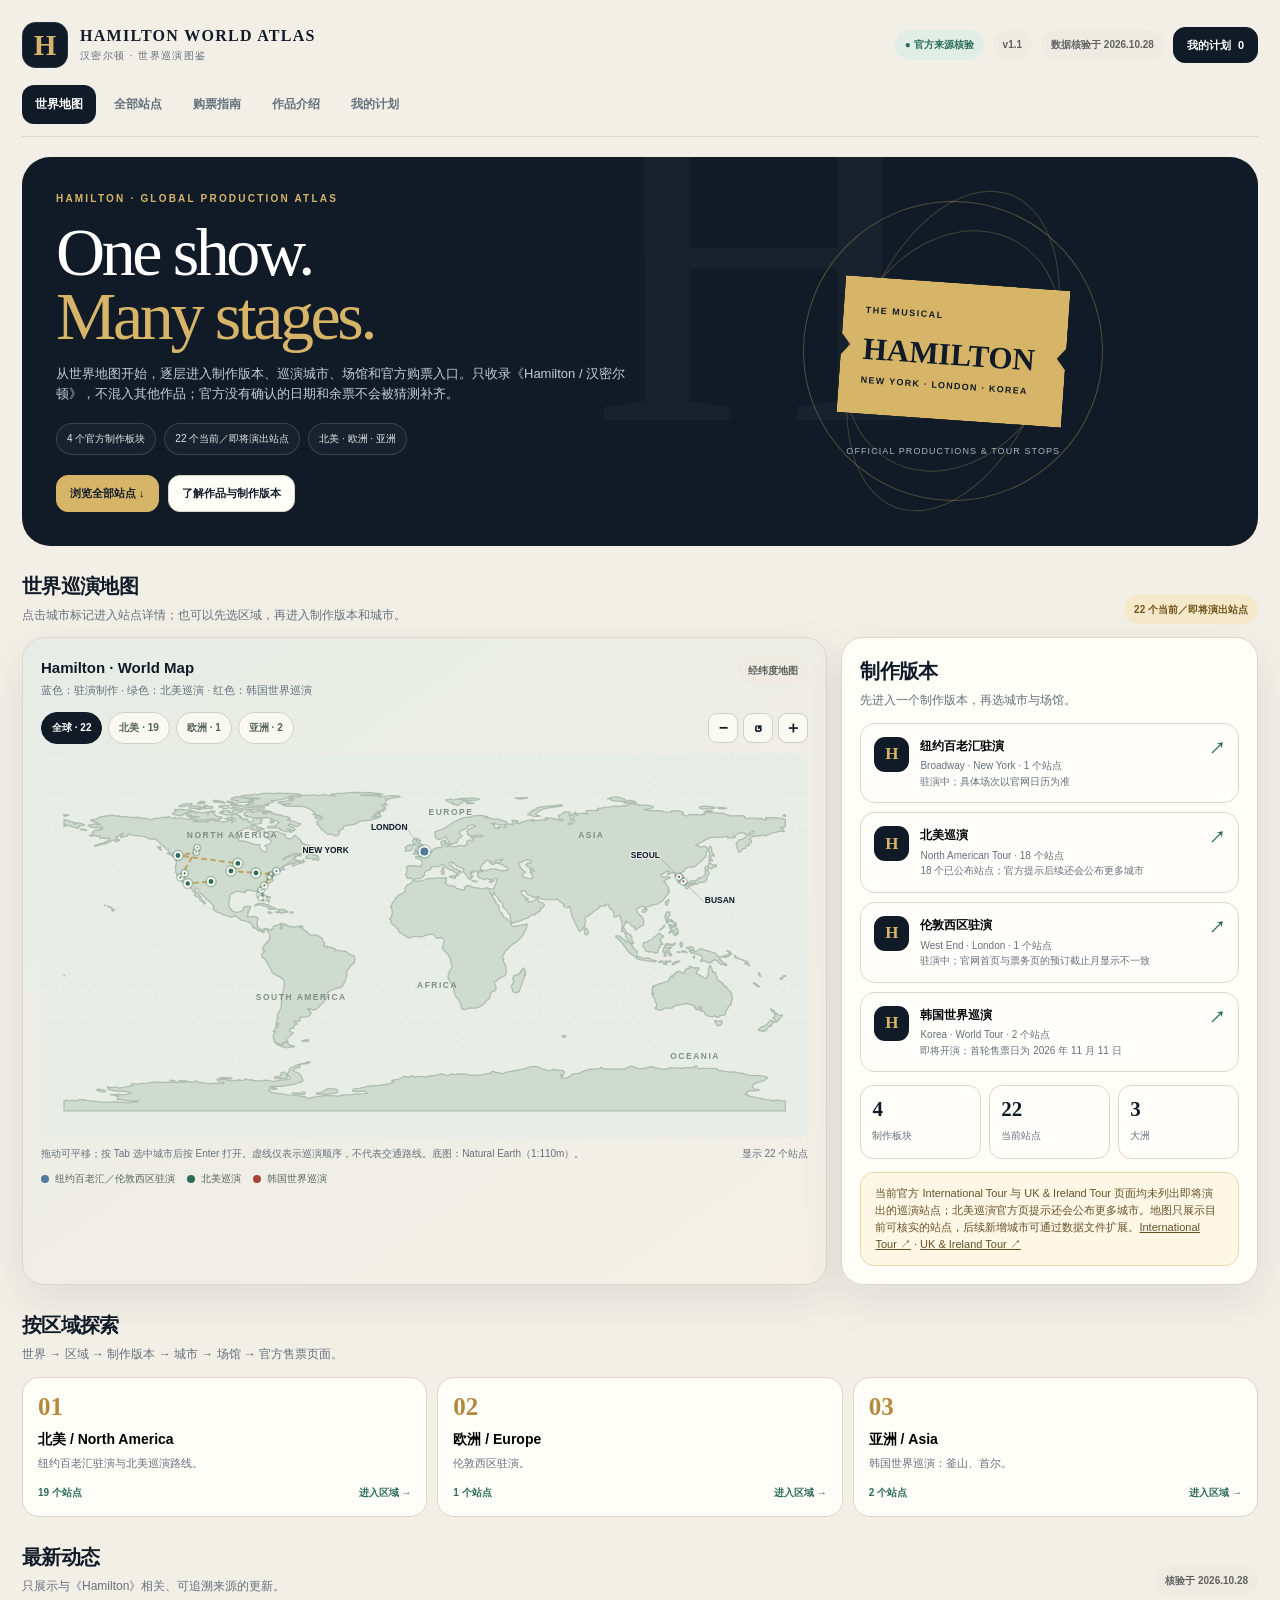
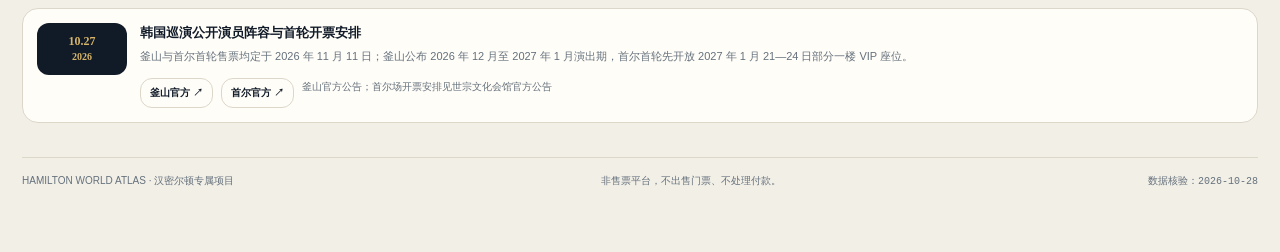
==== commit 171a710e: "v1.1: fix world map projection, region zoom and marker interactions" ====
--- a/index.html
+++ b/index.html
@@ -5,18 +5,21 @@
 <meta name="viewport" content="width=device-width,initial-scale=1,viewport-fit=cover">
 <meta name="theme-color" content="#111b28">
 <meta name="description" content="Hamilton World Atlas：只追踪《汉密尔顿》当前官方确认的驻演与巡演站点，提供世界地图、城市层级导航、官方购票入口和个人计划。">
+<link rel="icon" href="data:,">
 <title>Hamilton World Atlas｜汉密尔顿世界巡演图鉴</title>
 <style>
 :root{--ink:#111b28;--ink2:#263444;--muted:#65717c;--paper:#fffdf8;--canvas:#f2efe7;--line:#ddd7ca;--gold:#d7b568;--gold-light:#f5e9c9;--teal:#2c6c5a;--teal-light:#e1eee7;--red:#a84338;--blue:#55799b;--shadow:0 16px 45px rgba(17,27,40,.08);--radius:22px}*{box-sizing:border-box}html{scroll-behavior:smooth}body{margin:0;background:var(--canvas);color:var(--ink);font-family:Inter,-apple-system,BlinkMacSystemFont,"Segoe UI","PingFang SC","Microsoft YaHei",sans-serif;line-height:1.55}button,input,select,textarea{font:inherit}button,a{touch-action:manipulation}button{cursor:pointer}a{color:inherit}.shell{max-width:1280px;margin:auto;padding:18px 22px 64px}.top{display:flex;align-items:center;justify-content:space-between;gap:16px;padding:4px 0 17px}.brand{display:flex;align-items:center;gap:12px;min-width:0}.brand-mark{width:46px;height:46px;display:grid;place-items:center;border-radius:14px;background:var(--ink);color:var(--gold);font:800 29px Georgia,serif;box-shadow:inset 0 0 0 1px #ffffff18}.brand h1{font:700 16px Georgia,"Times New Roman",serif;letter-spacing:.08em;margin:0}.brand p{margin:3px 0 0;font-size:10px;letter-spacing:.14em;text-transform:uppercase;color:var(--muted)}.top-meta{display:flex;align-items:center;gap:9px;flex-wrap:wrap;justify-content:flex-end}.stamp,.chip{display:inline-flex;align-items:center;gap:6px;border-radius:999px;padding:7px 10px;font-size:10px;font-weight:850;white-space:nowrap}.stamp{background:var(--teal-light);color:var(--teal)}.chip{background:#eeebe3;color:#5f625f}.chip.gold{background:var(--gold-light);color:#70541d}.chip.red{background:#f4e4e1;color:#873a32}.nav{display:flex;gap:5px;overflow:auto;padding:0 0 12px;border-bottom:1px solid var(--line)}.nav button{flex:0 0 auto;border:0;background:transparent;color:var(--muted);padding:10px 13px;border-radius:12px;font-size:12px;font-weight:850}.nav button.active{background:var(--ink);color:white}.view{display:none}.view.active{display:block}.hero{position:relative;overflow:hidden;display:grid;grid-template-columns:1.05fr .95fr;gap:28px;align-items:center;background:var(--ink);color:white;border-radius:28px;margin-top:20px;padding:34px;min-height:315px}.hero:after{content:"H";position:absolute;right:26%;top:-115px;font:500 480px/.9 Georgia,serif;color:#ffffff07;pointer-events:none}.eyebrow{color:var(--gold);font-size:10px;letter-spacing:.22em;font-weight:900;text-transform:uppercase}.hero h2{position:relative;z-index:1;font:500 clamp(39px,5.5vw,68px)/.94 Georgia,"Times New Roman",serif;letter-spacing:-.05em;margin:15px 0}.hero h2 em{color:var(--gold);font-style:normal}.hero p{position:relative;z-index:1;color:#c5cdd4;font-size:13px;max-width:580px;margin:0}.hero-actions{display:flex;gap:9px;flex-wrap:wrap;margin-top:20px;position:relative;z-index:1}.hero-art{position:relative;min-height:220px;display:grid;place-items:center}.orbit{position:absolute;width:min(300px,95%);aspect-ratio:1;border:1px solid #d7b56855;border-radius:50%;transform:rotate(-23deg)}.orbit:before,.orbit:after{content:"";position:absolute;inset:22px 48px;border:1px solid #d7b56840;border-radius:50%;transform:rotate(54deg)}.orbit:after{inset:53px -18px;transform:rotate(-47deg)}.hero-ticket{position:relative;z-index:1;width:225px;min-height:137px;background:var(--gold);color:var(--ink);padding:19px 22px;transform:rotate(4deg);box-shadow:0 24px 45px #0005;clip-path:polygon(0 0,100% 0,100% 42%,96% 50%,100% 58%,100% 100%,0 100%,0 58%,4% 50%,0 42%)}.hero-ticket small{font-size:9px;font-weight:900;letter-spacing:.17em}.hero-ticket strong{display:block;font:800 31px/.98 Georgia,serif;margin-top:13px}.hero-ticket span{display:block;font-size:9px;font-weight:900;letter-spacing:.14em;margin-top:10px}.hero-foot{position:absolute;bottom:2px;left:0;right:0;text-align:center;font-size:9px;color:#aab5bc;letter-spacing:.12em}.hero-metrics{display:flex;gap:8px;flex-wrap:wrap;margin-top:19px;position:relative;z-index:1}.hero-metrics span{border:1px solid #ffffff24;background:#ffffff08;border-radius:99px;padding:7px 10px;font-size:10px;color:#e3e7e9}.section{margin-top:25px}.section-head{display:flex;justify-content:space-between;align-items:end;gap:14px;margin-bottom:13px}.section-head h2{margin:0;font-size:20px;letter-spacing:-.035em}.section-head p{margin:4px 0 0;color:var(--muted);font-size:12px}.panel{background:var(--paper);border:1px solid var(--line);border-radius:var(--radius);padding:18px;min-width:0;box-shadow:var(--shadow)}.map-layout{display:grid;grid-template-columns:minmax(0,1.45fr) minmax(300px,.75fr);gap:14px}.map-panel{background:linear-gradient(145deg,#e7ece6,#f4f0e6);overflow:hidden}.map-title{display:flex;justify-content:space-between;gap:12px;align-items:start}.map-title h3{margin:0;font-size:15px}.map-title p{margin:3px 0 0;color:var(--muted);font-size:11px}.map-controls{display:flex;align-items:center;gap:6px;flex-wrap:wrap;margin-top:13px}.map-filter{border:1px solid #cbd3c9;background:#f9f8f1;color:#53625b;padding:7px 10px;border-radius:999px;font-size:10px;font-weight:850}.map-filter.active{background:var(--ink);color:white;border-color:var(--ink)}.zoom-controls{display:flex;gap:5px;margin-left:auto}.zoom-controls button{width:30px;height:30px;border:1px solid #cbd3c9;background:#faf9f2;border-radius:9px;font-weight:900;color:var(--ink)}.world-map{display:block;width:100%;margin:10px auto 0;max-height:465px;min-height:260px}.ocean-grid{fill:none;stroke:#c9d4cc;stroke-width:1;stroke-dasharray:2 8}.land{fill:#d0dbd0;stroke:#aebdaf;stroke-width:1.3;stroke-linejoin:round}.land-detail{fill:#c4d2c6;stroke:#a9bba9;stroke-width:1}.route-line{fill:none;stroke:#bd9647;stroke-width:2;stroke-dasharray:4 5;stroke-linecap:round;opacity:.8}.korea-line{fill:none;stroke:#2c6c5a;stroke-width:2.6;stroke-dasharray:3 4;stroke-linecap:round}.leader{stroke:#8b9a8e;stroke-width:1;opacity:.65}.map-marker{cursor:pointer;outline:none}.map-marker .hit{fill:transparent}.map-marker .halo{fill:#2c6c5a20;stroke:#2c6c5a50;stroke-width:1}.map-marker .dot{fill:var(--teal);stroke:#fffdf8;stroke-width:2}.map-marker.resident .dot{fill:var(--blue)}.map-marker.korea .dot{fill:var(--red)}.map-marker:hover .dot,.map-marker:focus .dot,.map-marker.selected .dot{fill:#d5a74c;stroke:var(--ink);stroke-width:2.5}.map-marker text{font-size:11px;font-weight:900;fill:var(--ink);paint-order:stroke;stroke:#e7ece6;stroke-width:3.5px;stroke-linejoin:round}.map-region-label{font-size:11px;font-weight:900;letter-spacing:2px;fill:#75877a;opacity:.9}.map-caption{display:flex;justify-content:space-between;gap:10px;flex-wrap:wrap;padding-top:8px;color:var(--muted);font-size:10px}.legend{display:flex;gap:12px;flex-wrap:wrap;margin-top:10px;color:#59665f;font-size:10px}.legend span{display:inline-flex;align-items:center;gap:6px}.legend i{width:8px;height:8px;border-radius:50%;display:inline-block;background:var(--teal)}.legend .resident-dot{background:var(--blue)}.legend .korea-dot{background:var(--red)}.prod-list{display:grid;gap:9px;margin-top:12px}.prod-card{display:flex;gap:11px;align-items:start;width:100%;border:1px solid var(--line);border-radius:15px;padding:13px;background:#fffefa;text-align:left;transition:.16s}.prod-card:hover,.prod-card:focus-visible{border-color:#c9a454;transform:translateY(-1px);outline:none}.prod-mark{width:35px;height:35px;display:grid;place-items:center;border-radius:11px;background:var(--ink);color:var(--gold);font:800 17px Georgia,serif;flex-shrink:0}.prod-card h4{font-size:12px;margin:0 0 3px}.prod-card p{font-size:10px;color:var(--muted);margin:0}.prod-card .arrow{margin-left:auto;color:var(--teal);font-weight:900}.stat-grid{display:grid;grid-template-columns:repeat(3,1fr);gap:8px;margin-top:13px}.stat{border:1px solid var(--line);border-radius:13px;padding:11px;background:#fffefa}.stat strong{display:block;font:700 21px Georgia,serif}.stat span{font-size:10px;color:var(--muted)}.notice{background:#fff7e6;border:1px solid #ead8a9;color:#645127;border-radius:14px;padding:12px 14px;font-size:11px}.btn{display:inline-flex;align-items:center;justify-content:center;gap:7px;border:1px solid var(--line);background:var(--paper);color:var(--ink);border-radius:12px;padding:10px 13px;font-size:11px;font-weight:850;text-decoration:none;line-height:1.35}.btn.primary{background:var(--ink);color:#fff;border-color:var(--ink)}.btn.gold{background:var(--gold);color:var(--ink);border-color:var(--gold)}.btn.small{padding:7px 9px;font-size:10px}.btn:hover{filter:brightness(.97)}.btn-row{display:flex;gap:8px;flex-wrap:wrap;margin-top:13px}.region-grid{display:grid;grid-template-columns:repeat(3,minmax(0,1fr));gap:10px}.region-card{background:var(--paper);border:1px solid var(--line);border-radius:17px;padding:15px;text-align:left;display:block;width:100%;transition:.15s}.region-card:hover{border-color:#c9a454;transform:translateY(-1px)}.region-card .region-no{font:800 25px Georgia,serif;color:#b38a3d}.region-card h3{font-size:14px;margin:7px 0 4px}.region-card p{font-size:11px;color:var(--muted);margin:0}.region-card .region-bottom{display:flex;justify-content:space-between;gap:8px;margin-top:13px;font-size:10px;color:var(--teal);font-weight:850}.filter-row{display:grid;grid-template-columns:minmax(220px,1fr) 200px 230px;gap:9px;margin-bottom:14px}.field{display:grid;gap:6px;min-width:0}.field label{font-size:11px;font-weight:850;color:#46515a}.field input,.field select,.field textarea{width:100%;min-width:0;border:1px solid var(--line);background:#fff;border-radius:11px;padding:11px 12px;color:var(--ink)}.field textarea{min-height:85px;resize:vertical}.cards-grid{display:grid;grid-template-columns:repeat(3,minmax(0,1fr));gap:11px}.stop-card{border:1px solid var(--line);background:var(--paper);border-radius:17px;padding:15px;display:flex;flex-direction:column;gap:8px;min-height:174px}.stop-card h3{font-size:15px;margin:0}.stop-card .en{font-size:10px;color:var(--muted);margin-top:-5px}.stop-card p{font-size:11px;color:var(--muted);margin:0}.stop-card .card-bottom{display:flex;justify-content:space-between;align-items:center;gap:8px;margin-top:auto;padding-top:8px}.crumb{display:flex;gap:7px;align-items:center;flex-wrap:wrap;margin:20px 0 13px;color:var(--muted);font-size:11px}.crumb button{border:0;background:transparent;color:var(--teal);font-size:11px;font-weight:850;padding:0}.detail-head{display:flex;justify-content:space-between;align-items:start;gap:15px;margin:16px 0}.detail-head h2{font:500 clamp(29px,4vw,42px)/1 Georgia,serif;letter-spacing:-.04em;margin:9px 0}.detail-head p{color:var(--muted);font-size:12px;margin:8px 0 0}.detail-grid{display:grid;grid-template-columns:minmax(0,1.1fr) minmax(300px,.9fr);gap:13px}.dark-card{position:relative;overflow:hidden;background:var(--ink);color:white;border-radius:20px;padding:22px}.dark-card:after{content:"H";position:absolute;right:10px;bottom:-58px;font:500 210px Georgia,serif;color:#ffffff08}.dark-card h3{position:relative;z-index:1;font:500 28px/1.04 Georgia,serif;margin:12px 0 6px}.dark-card p{position:relative;z-index:1;color:#c6d0d5;font-size:12px;margin:0}.info-list{display:grid;margin-top:8px}.info-row{display:grid;grid-template-columns:110px 1fr;gap:10px;padding:12px 0;border-bottom:1px solid var(--line)}.info-row:last-child{border-bottom:0}.info-row .label{font-size:11px;color:var(--muted)}.info-row strong{font-size:12px}.info-row p{font-size:11px;color:var(--muted);margin:3px 0 0}.price-grid{display:grid;grid-template-columns:repeat(5,minmax(0,1fr));gap:6px;margin-top:10px}.price-choice{border:1px solid var(--line);background:white;border-radius:11px;padding:9px 4px;text-align:center;color:var(--ink)}.price-choice strong{display:block;font-size:11px}.price-choice span{font-size:9px;color:var(--muted)}.price-choice.active{border-color:var(--teal);background:var(--teal-light);box-shadow:inset 0 0 0 1px var(--teal)}.countdown{display:flex;justify-content:space-between;align-items:center;gap:12px;background:var(--gold-light);border-radius:14px;padding:12px 14px;margin-top:12px}.countdown span{font-size:10px;color:#6c5626}.countdown strong{font-size:15px;font-variant-numeric:tabular-nums}.steps{display:grid;gap:8px;margin-top:12px}.step{border:1px solid var(--line);border-radius:13px;padding:12px;background:#fffefa}.step summary{cursor:pointer;font-size:12px;font-weight:850}.step p{font-size:11px;color:var(--muted);margin:8px 0 0}.guide-grid{display:grid;grid-template-columns:repeat(3,minmax(0,1fr));gap:11px}.guide-card{border:1px solid var(--line);background:var(--paper);border-radius:17px;padding:16px}.guide-number{width:30px;height:30px;display:grid;place-items:center;background:var(--gold-light);color:#72551d;border-radius:10px;font:800 13px Georgia,serif}.guide-card h3{font-size:13px;margin:11px 0 5px}.guide-card p{font-size:11px;color:var(--muted);margin:0}.guide-card .btn{margin-top:12px}.news-card{display:grid;grid-template-columns:90px 1fr;gap:13px;align-items:start;border:1px solid var(--line);border-radius:16px;background:var(--paper);padding:14px}.news-date{background:var(--ink);color:var(--gold);border-radius:12px;text-align:center;padding:11px 7px;font:700 12px Georgia,serif}.news-card h3{font-size:13px;margin:0 0 5px}.news-card p{font-size:11px;color:var(--muted);margin:0}.about-hero{background:var(--ink);color:white;border-radius:24px;padding:28px;display:grid;grid-template-columns:1fr auto;gap:22px;align-items:center}.about-hero h2{font:500 clamp(30px,4vw,46px)/1.02 Georgia,serif;margin:10px 0}.about-hero p{font-size:12px;color:#c7d0d5;max-width:780px;margin:0}.about-stats{display:grid;grid-template-columns:repeat(3,minmax(0,1fr));gap:8px;margin-top:14px}.about-stat{border:1px solid #ffffff22;border-radius:12px;padding:12px}.about-stat strong{display:block;color:var(--gold);font:700 24px Georgia,serif}.about-stat span{font-size:10px;color:#c7d0d5}.timeline{display:grid;gap:10px}.timeline-item{display:grid;grid-template-columns:110px 1fr;gap:12px;padding:13px;border-bottom:1px solid var(--line)}.timeline-item time{font-size:11px;color:var(--teal);font-weight:900}.timeline-item h3{font-size:13px;margin:0 0 4px}.timeline-item p{font-size:11px;color:var(--muted);margin:0}.plan-grid{display:grid;grid-template-columns:minmax(0,1.1fr) minmax(290px,.9fr);gap:13px}.form-grid{display:grid;grid-template-columns:repeat(2,minmax(0,1fr));gap:11px}.toolbar{display:flex;gap:8px;flex-wrap:wrap;margin-top:13px}.saved{border:1px solid var(--line);border-radius:14px;padding:14px;background:#fff;margin-top:12px}.saved h3{font-size:13px;margin:0 0 6px}.saved p{font-size:11px;color:var(--muted);margin:0 0 7px}.checklist{display:grid;gap:10px;margin-top:12px}.checklist label{display:flex;align-items:start;gap:9px;font-size:11px;color:#45515a}.checklist input{accent-color:var(--teal);margin-top:3px}.footnote{font-size:10px;color:var(--muted);line-height:1.7}.footer{border-top:1px solid var(--line);margin-top:34px;padding-top:15px;display:flex;justify-content:space-between;gap:12px;flex-wrap:wrap;color:var(--muted);font-size:10px}.toast{position:fixed;left:50%;bottom:20px;transform:translate(-50%,15px);opacity:0;pointer-events:none;background:var(--ink);color:white;padding:11px 15px;border-radius:12px;font-size:12px;box-shadow:var(--shadow);transition:.18s;z-index:100}.toast.show{opacity:1;transform:translate(-50%,0)}.empty{border:1px dashed #c9c2b5;border-radius:15px;padding:22px;text-align:center;color:var(--muted);font-size:12px}.hidden{display:none!important}
 @media(max-width:900px){.shell{padding:12px 12px 45px}.hero{grid-template-columns:1fr;padding:25px;gap:8px}.hero-art{min-height:170px}.hero h2{font-size:46px}.map-layout,.detail-grid,.plan-grid{grid-template-columns:1fr}.cards-grid{grid-template-columns:repeat(2,minmax(0,1fr))}.guide-grid{grid-template-columns:repeat(2,minmax(0,1fr))}.filter-row{grid-template-columns:1fr 1fr}.filter-row .field:first-child{grid-column:1/-1}.about-hero{grid-template-columns:1fr}.region-grid{grid-template-columns:1fr}.top-meta .chip{display:none}}
 @media(max-width:560px){.shell{padding:10px 10px 38px}.brand h1{font-size:13px}.brand p{font-size:8px}.brand-mark{width:40px;height:40px}.hero{border-radius:20px;padding:21px}.hero h2{font-size:39px}.hero-art{min-height:150px}.hero-ticket{width:190px;min-height:118px}.section-head{align-items:start;flex-direction:column}.map-layout{grid-template-columns:1fr}.world-map{min-height:220px}.cards-grid,.guide-grid,.form-grid{grid-template-columns:1fr}.filter-row{grid-template-columns:1fr}.filter-row .field:first-child{grid-column:auto}.detail-head{flex-direction:column}.price-grid{grid-template-columns:repeat(3,minmax(0,1fr))}.info-row{grid-template-columns:88px 1fr}.stat-grid{grid-template-columns:repeat(3,minmax(0,1fr))}.stat{padding:9px}.stat strong{font-size:18px}.timeline-item{grid-template-columns:1fr;gap:4px}.news-card{grid-template-columns:70px 1fr}.about-stats{grid-template-columns:1fr 1fr}.top-meta .stamp{font-size:9px}.nav button{padding:9px 11px}}
+.land,.route-line,.korea-line{vector-effect:non-scaling-stroke}.map-marker .halo,.map-marker text,.map-marker .leader{pointer-events:none}
+@media(max-width:900px){.top-meta #app-version{display:inline-flex}}
 </style>
 </head>
 <body>
 <div class="shell">
 <header class="top">
   <div class="brand"><div class="brand-mark">H</div><div><h1>HAMILTON WORLD ATLAS</h1><p>汉密尔顿 · 世界巡演图鉴</p></div></div>
-  <div class="top-meta"><span class="stamp">● 官方来源核验</span><span class="chip">更新至 2026.10.28</span><button class="btn primary" data-view="plan">我的计划 <span id="saved-badge">0</span></button></div>
+  <div class="top-meta"><span class="stamp">● 官方来源核验</span><span class="chip" id="app-version">v1.1</span><span class="chip">数据核验于 2026.10.28</span><button class="btn primary" data-view="plan">我的计划 <span id="saved-badge">0</span></button></div>
 </header>
 <nav class="nav" aria-label="主导航">
   <button class="active" data-view="map">世界地图</button><button data-view="stops">全部站点</button><button data-view="guide">购票指南</button><button data-view="about">作品介绍</button><button data-view="plan">我的计划</button>
@@ -30,28 +33,142 @@
   <div class="section"><div class="section-head"><div><h2>世界巡演地图</h2><p>点击城市标记进入站点详情；也可以先选区域，再进入制作版本和城市。</p></div><span class="chip gold" id="global-count-badge">22 个当前／即将演出站点</span></div>
     <div class="map-layout">
       <div class="panel map-panel">
-        <div class="map-title"><div><h3>Hamilton · World Map</h3><p>蓝色：驻演制作 · 绿色：北美巡演 · 红色：韩国世界巡演</p></div><span class="chip">示意地图</span></div>
+        <div class="map-title"><div><h3>Hamilton · World Map</h3><p>蓝色：驻演制作 · 绿色：北美巡演 · 红色：韩国世界巡演</p></div><span class="chip">经纬度地图</span></div>
         <div class="map-controls"><button class="map-filter active" data-region-filter="all">全球</button><button class="map-filter" data-region-filter="north-america">北美</button><button class="map-filter" data-region-filter="europe">欧洲</button><button class="map-filter" data-region-filter="asia">亚洲</button><div class="zoom-controls"><button id="zoom-out" aria-label="缩小地图">−</button><button id="zoom-reset" aria-label="重置地图缩放">↺</button><button id="zoom-in" aria-label="放大地图">＋</button></div></div>
         <svg id="world-map" class="world-map" viewBox="0 0 1000 500" role="img" aria-label="汉密尔顿世界制作与巡演城市地图">
           <defs><pattern id="mapGrid" width="50" height="50" patternUnits="userSpaceOnUse"><path d="M50 0H0V50" class="ocean-grid"/></pattern></defs>
           <rect width="1000" height="500" rx="15" fill="#e8eee7"/><rect width="1000" height="500" rx="15" fill="url(#mapGrid)"/>
           <g id="map-content">
-            <path class="land" d="M48 102 L70 78 101 61 130 57 157 66 177 63 202 73 221 89 242 94 259 113 283 126 296 143 284 157 265 160 252 176 239 195 223 216 207 235 194 231 180 213 165 198 144 184 126 172 104 159 83 143 67 128 Z"/>
-            <path class="land-detail" d="M252 52 L273 42 301 47 317 62 310 82 291 92 272 81 260 68 Z"/>
-            <path class="land" d="M239 224 L260 232 279 248 294 266 302 292 295 318 286 344 278 373 264 405 254 435 242 420 236 392 225 363 220 336 211 308 215 280 225 254 Z"/>
-            <path class="land" d="M430 118 L446 104 465 101 478 111 493 106 510 113 521 124 515 139 501 145 493 158 477 158 468 148 451 146 440 136 Z"/>
-            <path class="land" d="M460 157 L478 151 493 162 506 181 513 204 507 227 500 251 488 273 482 299 469 326 456 348 445 328 438 303 427 279 421 252 425 226 434 203 437 179 Z"/>
-            <path class="land" d="M508 110 L535 96 562 91 586 99 604 94 626 104 648 99 670 104 689 91 713 93 736 105 758 105 782 119 805 126 821 145 808 159 788 158 778 174 758 180 742 174 725 185 705 177 687 183 670 173 649 182 634 168 616 168 599 157 582 163 567 151 549 151 537 138 520 137 Z"/>
-            <path class="land" d="M780 188 L797 180 814 188 825 204 820 222 806 231 793 222 782 207 Z"/>
-            <path class="land" d="M800 321 L821 308 844 314 866 323 884 343 878 361 861 370 843 365 826 353 810 344 Z"/>
-            <path class="land-detail" d="M910 245 L924 239 932 249 927 265 916 267 908 256 Z"/>
-            <path class="land-detail" d="M359 201 L368 197 374 205 371 217 363 215 Z"/>
-            <path class="land-detail" d="M392 211 L400 207 407 215 404 226 396 226 Z"/>
-            <text x="110" y="295" class="map-region-label">NORTH AMERICA</text><text x="450" y="390" class="map-region-label">AFRICA</text><text x="464" y="80" class="map-region-label">EUROPE</text><text x="700" y="72" class="map-region-label">ASIA</text><text x="820" y="397" class="map-region-label">OCEANIA</text>
+            <path class="land" fill-rule="evenodd" d="M344.452,441.208L343.681,442.425L342.920,443.500L337.449,443.173L331.611,443.314L328.340,442.518L328.340,442.425L326.911,441.721L332.786,441.814L338.417,442.049L340.363,441.066L341.745,440.225L344.452,441.208Z"/>
+<path class="land" fill-rule="evenodd" d="M84.286,439.910L79.275,440.238L75.854,439.396L74.321,438.551L74.218,438.410L72.526,437.755L74.115,436.865L78.974,437.241L81.578,437.989L83.571,438.834L84.286,439.910Z"/>
+<path class="land" fill-rule="evenodd" d="M382.099,436.445L385.314,437.476L386.442,438.927L386.752,439.954L386.856,441.172L382.814,441.924L378.565,442.530L373.658,443.092L368.187,443.561L362.002,443.420L358.571,442.623L359.031,441.641L364.606,440.986L366.852,440.189L368.488,439.162L369.672,438.272L371.252,437.427L372.944,436.445L374.269,436.445L378.161,435.931L382.099,436.445Z"/>
+<path class="land" fill-rule="evenodd" d="M183.504,425.584L186.878,425.960L189.999,425.540L188.514,426.381L186.060,426.992L182.432,426.802L179.819,425.960L180.383,425.164L183.504,425.584Z"/>
+<path class="land" fill-rule="evenodd" d="M172.148,425.540L176.143,426.474L174.602,426.381L171.227,426.146L167.646,425.491L169.544,424.978L172.148,425.540Z"/>
+<path class="land" fill-rule="evenodd" d="M241.549,421.840L244.416,422.168L247.274,421.889L248.806,423.243L246.766,423.057L243.598,423.150L240.374,423.057L236.840,423.199L234.179,422.730L232.807,421.747L234.443,421.327L237.761,421.654L241.549,421.840Z"/>
+<path class="land" fill-rule="evenodd" d="M321.262,419.507L321.572,420.583L321.112,421.517L320.397,422.406L317.333,422.734L314.409,423.203L310.988,423.158L312.266,422.220L309.192,422.548L306.278,422.875L304.285,422.172L304.135,421.189L307.002,420.255L308.788,419.972L311.805,420.065L312.576,418.848L312.727,417.963L312.670,416.042L314.155,414.918L316.562,414.542L317.944,415.432L318.555,416.321L319.683,417.401L320.548,418.428L321.262,419.507Z"/>
+<path class="land" fill-rule="evenodd" d="M30.000,452.372L30.000,452.372L30.000,465.000L30.000,465.000ZM30.000,452.372L30.150,452.392L32.453,451.001L37.163,451.749L37.464,451.664L38.197,451.466L39.080,451.219L39.842,451.009L40.227,450.904L40.613,450.908L40.885,450.948L44.664,451.943L47.973,450.948L48.565,450.811L56.236,450.390L58.727,450.948L59.949,451.235L63.887,452.028L71.304,452.638L77.179,453.386L87.256,453.948L94.776,453.293L105.878,453.762L112.166,454.510L119.066,453.807L126.332,453.152L126.896,452.028L116.612,451.935L108.171,451.373L105.972,450.439L98.968,449.921L99.429,448.846L100.397,447.863L101.375,446.974L100.858,445.991L96.515,445.336L94.522,444.491L90.480,443.743L96.825,443.885L102.860,443.509L106.639,444.305L111.292,443.606L115.588,442.716L117.684,441.920L116.763,440.937L113.388,440.282L109.553,439.578L104.186,439.437L99.485,439.109L94.419,438.875L92.727,437.985L89.352,437.237L87.312,436.396L86.495,433.679L87.773,433.914L90.123,434.662L94.419,434.427L98.564,434.100L100.708,435.131L104.853,434.896L108.331,434.383L111.602,433.728L114.563,432.931L118.502,432.697L118.398,431.807L117.487,430.918L118.248,430.077L121.623,429.656L123.155,430.449L127.150,429.984L130.167,429.373L133.899,429.325L137.424,429.094L140.959,428.532L143.769,428.015L146.937,427.501L148.986,427.643L150.772,427.829L154.664,427.501L158.142,427.922L161.724,427.877L165.145,427.550L168.670,427.780L172.562,428.015L176.190,427.922L179.978,427.970L183.861,428.015L187.442,427.922L190.102,427.218L193.270,426.846L196.551,427.359L199.662,426.939L202.482,426.098L204.165,426.846L205.086,427.687L206.778,428.484L209.485,427.780L212.606,428.670L216.131,428.953L219.149,429.608L222.834,429.466L226.161,429.046L230.090,429.139L233.625,429.466L237.206,429.887L238.588,428.860L236.896,428.063L235.618,427.218L232.243,427.032L230.758,426.142L230.194,425.253L229.273,423.474L231.275,423.801L234.696,423.943L238.071,423.801L241.145,424.177L243.805,424.881L244.924,425.722L248.458,425.863L251.833,425.536L255.414,425.067L258.629,424.784L261.289,425.346L264.767,425.160L267.014,423.336L269.120,424.412L272.137,424.832L275.408,424.598L277.551,425.536L280.983,425.629L284.150,425.908L287.271,426.425L289.320,425.536L290.336,424.691L292.949,425.629L296.530,425.394L299.190,425.908L300.977,426.704L304.455,426.470L307.162,425.956L309.822,425.346L312.990,425.018L316.675,424.739L320.002,424.412L322.559,423.898L324.091,423.146L324.702,422.119L324.402,421.133L323.584,420.199L322.663,419.261L321.845,418.327L321.177,417.482L321.027,416.548L321.281,415.610L322.503,414.720L323.527,413.737L323.941,412.803L323.424,411.772L323.123,410.834L324.402,409.759L325.830,409.059L327.522,408.170L329.308,407.418L331.405,406.718L332.429,405.687L333.858,405.032L335.494,404.422L338.003,404.284L339.639,403.532L341.482,403.067L343.625,402.784L345.524,402.178L346.999,401.426L349.049,401.147L350.581,401.757L349.613,402.550L346.952,403.253L345.824,403.767L343.888,403.395L341.735,403.629L339.949,404.191L338.050,404.798L336.772,405.501L336.415,406.435L336.575,407.325L337.797,408.121L336.011,408.683L333.557,408.869L332.119,409.666L330.587,410.414L328.951,411.445L328.538,412.334L329.459,413.317L330.841,414.065L332.993,414.627L334.986,415.375L336.058,416.313L336.622,417.203L337.392,418.141L338.614,418.933L339.385,419.823L339.742,422.022L340.504,422.912L340.711,423.850L341.529,424.784L341.171,426.049L339.742,427.032L338.210,427.829L334.732,428.156L333.557,428.997L331.969,429.794L328.030,430.683L324.552,431.059L321.281,431.573L317.746,432.090L315.650,433.073L311.458,433.166L306.861,433.073L302.716,433.259L298.316,433.259L299.134,434.197L303.120,434.617L306.043,435.272L307.679,436.113L304.765,436.861L300.262,436.627L296.530,437.237L296.370,438.220L296.267,439.158L299.341,439.950L299.905,440.840L303.223,441.729L308.750,442.106L313.450,442.761L317.192,443.509L321.948,444.261L328.434,444.633L334.836,445.288L339.282,445.991L344.142,446.788L346.699,447.912L347.977,448.801L351.145,447.956L355.441,447.257L359.990,446.505L365.414,445.898L370.067,445.243L376.563,445.195L382.955,445.522L388.219,446.084L389.911,445.053L393.539,444.354L400.138,444.305L405.308,443.792L410.215,443.274L415.639,442.947L421.411,442.526L425.453,441.920L423.610,441.074L422.492,440.233L422.492,439.344L417.425,439.437L412.057,439.813L406.944,439.813L406.220,438.923L406.587,437.144L407.762,436.627L411.493,436.069L415.893,435.507L419.060,434.803L422.228,434.100L424.588,433.166L428.160,432.745L431.694,432.418L433.480,432.228L437.522,432.135L441.358,431.807L444.582,431.338L447.750,430.776L450.617,430.214L454.245,429.466L456.548,428.670L459.001,427.970L459.772,427.032L457.009,426.470L457.930,425.487L459.669,424.739L462.376,424.270L465.243,423.708L467.903,422.960L469.943,422.022L471.222,420.902L473.120,420.243L476.232,420.385L477.510,421.181L480.631,421.274L480.735,420.385L482.069,419.451L484.880,419.685L485.547,420.575L488.659,420.712L492.043,420.292L495.314,420.013L498.275,420.150L499.403,421.133L502.270,420.340L504.930,419.916L507.891,419.588L510.805,419.261L513.466,418.699L516.380,418.327L518.636,417.809L520.215,416.968L522.161,417.579L524.868,417.251L526.767,418.371L528.243,419.216L531.213,418.747L532.388,417.809L535.048,417.154L538.479,417.296L539.494,418.185L541.647,417.296L544.458,417.017L547.522,416.924L550.286,416.968L553.200,417.251L556.020,417.389L557.242,418.185L558.934,418.889L561.792,418.468L564.865,418.371L567.826,418.371L570.740,418.327L573.354,417.999L576.117,417.716L578.420,417.061L580.874,416.641L583.534,416.406L585.527,415.751L586.956,414.441L588.441,413.644L591.148,414.021L592.173,414.862L594.419,415.424L597.136,415.238L598.978,416.079L600.915,416.689L603.575,416.127L604.496,415.096L606.846,414.676L609.563,413.879L612.120,413.552L615.184,413.082L617.233,412.569L619.376,412.007L621.426,411.493L623.879,411.772L626.229,410.931L627.921,410.276L630.375,410.321L632.527,409.759L633.035,408.918L635.234,408.263L637.378,407.794L639.991,407.418L642.397,407.232L644.691,407.373L647.154,407.608L649.250,408.263L649.504,409.290L651.807,410.086L653.386,410.741L656.507,411.024L658.246,411.679L660.399,412.334L662.899,412.476L664.995,412.007L667.251,411.024L669.705,411.538L672.261,411.821L674.715,412.100L677.272,412.286L679.875,412.286L682.028,414.769L681.925,415.375L681.615,416.455L679.114,417.061L677.065,417.951L677.422,418.889L680.336,418.840L679.979,419.778L678.653,420.668L677.422,421.650L679.415,422.398L682.432,422.633L685.450,422.212L686.888,421.274L687.753,420.385L689.191,419.637L690.827,418.933L691.485,418.092L692.866,416.924L694.502,416.689L697.472,416.592L700.076,416.313L702.737,415.937L704.015,415.003L704.786,414.114L706.572,413.224L709.129,412.613L711.328,412.148L712.766,411.352L714.242,410.931L716.141,410.555L718.745,410.790L721.095,410.555L723.652,410.276L726.519,410.414L728.408,409.759L729.743,408.170L730.711,408.825L731.943,409.949L734.142,410.414L736.643,410.604L739.152,410.321L741.813,410.507L744.266,410.555L745.902,410.321L748.101,410.462L750.094,410.976L752.444,410.648L755.264,410.648L757.661,410.321L760.378,410.648L762.117,409.852L763.442,409.059L765.238,408.400L768.509,406.625L770.192,406.953L772.184,407.608L773.923,408.449L777.251,409.900L779.808,409.949L782.214,409.949L785.025,409.666L787.836,409.338L789.988,408.683L791.774,407.980L794.688,407.887L796.634,407.373L798.683,407.842L800.009,408.590L801.851,409.338L804.718,409.245L806.504,409.852L809.625,410.462L812.896,410.697L815.603,410.507L817.653,409.759L819.392,409.011L821.742,408.825L824.101,409.152L826.808,409.387L829.262,409.011L831.612,409.011L833.915,409.245L836.321,409.480L838.671,409.059L841.482,408.683L844.142,408.590L847.113,408.590L849.510,408.356L851.869,408.170L852.583,406.997L852.687,406.015L854.322,406.670L854.783,407.745L855.648,408.732L856.729,409.524L858.928,409.949L861.890,409.807L865.321,409.759L867.671,409.617L871.092,409.617L873.555,409.573L876.977,409.666L879.891,409.852L881.733,410.604L881.226,411.493L882.908,412.193L885.719,412.755L888.633,413.366L892.017,413.786L895.542,414.158L898.202,414.534L901.163,414.583L902.855,413.786L905.158,414.441L907.151,415.189L909.454,415.751L912.622,415.986L915.639,416.265L916.918,417.203L919.888,417.765L921.881,418.606L924.795,418.982L927.812,418.933L930.623,419.075L933.744,419.026L936.865,419.216L939.779,419.544L942.486,420.106L945.203,420.575L947.036,421.274L946.735,422.212L945.353,423.053L944.178,424.129L943.257,424.974L942.025,425.956L938.604,426.332L937.071,427.173L933.687,427.687L932.512,428.625L930.726,429.515L928.837,430.263L927.756,431.245L927.098,432.135L926.835,433.210L926.891,434.100L928.376,435.038L928.940,435.927L930.162,436.768L935.022,437.096L936.047,438.127L931.337,438.503L927.352,439.016L922.389,439.109L920.189,440.468L919.728,441.592L918.610,442.482L917.228,443.371L920.706,444.164L922.031,445.150L924.278,446.036L927.455,446.832L931.084,447.584L935.022,448.332L941.001,449.080L942.336,450.249L949.856,450.766L950.354,450.948L952.309,451.656L959.519,451.045L965.497,451.797L970.000,452.372L970.000,465.000L500.000,465.000L30.000,465.000ZM970.000,452.372L970.000,452.372L970.000,465.000L970.000,465.000Z"/>
+<path class="land" fill-rule="evenodd" d="M323.095,378.641L326.488,380.077L330.145,380.671L328.970,381.868L326.488,381.985L325.163,381.144L324.298,382.111L322.061,382.850L319.231,382.580L317.333,381.864L314.597,381.516L311.307,380.182L308.647,378.900L305.047,376.223L307.199,376.725L310.865,378.322L314.334,379.179L315.678,378.083L316.524,376.446L318.931,375.459L320.792,375.742L321.788,376.850L323.095,378.641Z"/>
+<path class="land" fill-rule="evenodd" d="M347.122,372.071L349.208,373.146L348.428,373.983L344.903,374.699L343.728,373.862L341.510,374.938L340.203,373.862L343.333,372.431L345.552,373.029L347.122,372.071Z"/>
+<path class="land" fill-rule="evenodd" d="M683.513,368.751L679.499,368.905L679.434,367.635L679.819,366.649L679.998,366.160L681.680,366.912L684.153,367.211L684.237,367.664L683.513,368.751Z"/>
+<path class="land" fill-rule="evenodd" d="M879.646,347.447L882.175,348.272L883.594,347.944L885.634,347.487L887.195,347.645L887.383,350.484L886.490,351.304L886.217,353.229L885.305,352.574L883.491,354.240L882.955,354.110L881.348,354.034L879.740,351.992L879.383,350.415L877.879,348.333L877.945,347.237L879.646,347.447Z"/>
+<path class="land" fill-rule="evenodd" d="M951.773,347.750L952.365,348.737L954.227,347.770L954.979,348.777L954.979,349.784L954.010,350.892L952.300,352.651L950.965,353.613L951.933,354.761L949.921,354.790L947.684,355.691L946.979,357.256L945.503,359.670L943.445,360.737L942.148,361.421L939.741,361.368L938.049,360.584L935.210,360.414L934.778,359.537L936.178,357.766L939.459,355.408L941.142,354.960L943.022,354.050L945.259,352.796L946.829,351.559L947.985,349.776L948.981,349.174L949.367,347.839L951.200,346.735L951.773,347.750Z"/>
+<path class="land" fill-rule="evenodd" d="M955.928,336.372L957.827,338.887L957.874,337.258L959.058,337.909L959.444,339.716L961.549,340.492L963.317,340.687L964.802,339.773L966.127,340.052L965.497,342.170L964.698,343.565L962.706,343.517L962.010,344.241L962.254,345.268L961.869,345.712L960.882,347.002L959.585,348.636L957.573,349.590L957.122,348.963L956.031,348.620L957.535,346.655L956.680,345.336L953.869,344.382L953.945,343.517L955.834,342.684L956.276,340.844L956.154,339.300L955.091,337.699L955.167,337.278L953.916,336.291L951.867,334.177L950.767,332.487L951.745,332.301L953.164,333.627L955.195,334.246L955.928,336.372Z"/>
+<path class="land" fill-rule="evenodd" d="M936.366,302.938L935.379,303.512L933.941,302.865L932.071,301.790L930.388,300.524L928.658,298.842L928.301,298.029L929.420,298.066L930.886,298.878L932.033,299.687L932.870,300.358L935.013,301.838L936.366,302.938Z"/>
+<path class="land" fill-rule="evenodd" d="M965.751,291.423L966.654,292.114L966.221,293.359L964.604,293.687L963.166,293.392L962.912,292.340L963.918,291.520L965.103,291.819L965.751,291.423Z"/>
+<path class="land" fill-rule="evenodd" d="M30.000,289.551L30.000,289.551L30.000,288.382L30.000,288.382L30.536,288.273L30.216,289.421L30.000,289.551ZM970.000,289.551L968.336,290.137L966.672,290.638L966.334,289.749L967.641,289.259L968.468,289.126L970.000,288.382L970.000,288.382L970.000,289.551L970.000,289.551Z"/>
+<path class="land" fill-rule="evenodd" d="M938.265,289.336L937.400,289.652L936.526,288.604L936.620,287.966L938.265,289.336Z"/>
+<path class="land" fill-rule="evenodd" d="M936.338,285.677L936.761,287.602L936.056,287.302L935.511,287.432L935.144,286.773L935.088,284.941L936.338,285.677Z"/>
+<path class="land" fill-rule="evenodd" d="M630.704,282.382L631.127,285.256L631.803,286.372L631.540,287.521L631.080,288.224L630.196,286.821L629.698,287.529L630.196,289.300L629.970,290.311L629.247,290.865L629.077,292.886L628.053,295.672L626.765,298.963L625.148,303.492L624.152,306.812L622.977,309.581L620.852,310.147L618.568,311.158L617.064,310.548L614.996,309.694L614.272,308.433L614.103,306.314L613.182,304.410L612.937,302.691L613.407,300.969L614.611,300.556L614.620,299.760L615.870,297.953L616.105,296.428L615.494,295.296L615.005,293.792L614.789,291.592L615.701,290.254L616.058,288.738L617.355,288.649L618.812,288.160L619.781,287.727L620.928,287.699L622.413,286.336L624.565,284.864L625.346,283.663L624.988,282.640L626.098,282.928L627.536,281.270L627.592,279.830L628.457,278.763L629.359,279.790L630.055,280.805L630.704,282.382Z"/>
+<path class="land" fill-rule="evenodd" d="M874.852,282.879L875.792,284.755L877.475,283.853L878.340,284.864L879.590,285.798L879.317,286.858L879.881,288.904L880.276,290.096L880.934,290.387L881.639,292.429L881.385,293.671L882.231,295.288L885.061,296.537L886.913,297.674L888.661,298.713L888.313,299.291L889.808,300.791L890.823,303.375L891.866,302.849L892.929,303.884L893.568,303.516L894.019,306.047L895.871,307.515L897.083,308.429L899.123,310.362L899.856,312.282L899.922,313.645L899.744,315.121L900.985,317.150L900.834,319.265L900.383,320.373L899.678,322.504L899.734,323.874L899.217,325.585L898.061,327.760L896.134,328.933L895.175,330.784L894.301,331.965L893.530,334.027L892.524,335.216L891.866,337.003L891.528,338.649L891.660,339.405L890.165,340.234L887.242,340.323L884.826,341.301L883.632,342.227L882.053,343.254L879.891,342.195L878.293,341.774L878.697,340.529L877.268,340.982L874.984,342.712L872.728,342.065L871.243,341.685L869.748,341.515L867.219,340.824L865.537,339.352L865.048,337.537L864.446,336.332L863.159,335.361L860.649,335.074L861.504,333.914L860.874,332.143L859.596,333.793L857.274,334.233L858.646,332.911L859.041,331.532L860.047,330.364L859.840,328.593L857.716,330.631L856.080,331.448L855.084,333.348L853.044,332.365L853.129,331.100L851.493,329.365L850.111,328.472L850.600,327.918L847.254,326.470L845.421,326.401L842.911,325.241L838.229,325.467L834.855,326.321L831.875,327.117L829.384,326.959L826.620,328.185L824.355,328.739L823.857,329.988L822.889,330.958L820.670,331.019L819.034,331.229L816.722,330.797L814.851,331.055L813.056,331.165L811.505,332.438L810.744,332.333L809.428,333.008L808.177,333.764L806.269,333.671L804.521,333.671L801.748,332.147L800.347,331.690L800.404,330.324L801.701,329.996L802.143,329.454L802.049,328.597L802.368,326.935L802.077,325.520L800.695,323.102L800.272,321.740L800.385,320.381L799.341,318.824L799.275,318.121L798.119,317.171L797.790,315.298L796.305,313.410L795.938,312.391L797.085,313.422L796.211,311.207L797.499,311.898L798.279,312.824L798.232,311.599L796.935,309.719L796.690,308.967L796.079,308.251L796.371,306.872L796.897,306.282L797.254,305.089L796.982,303.690L798.053,301.972L798.251,303.791L799.360,302.150L801.475,301.349L802.754,300.330L804.746,299.453L805.931,299.267L806.655,299.562L808.713,298.672L810.292,298.405L810.687,297.884L811.383,297.665L812.821,297.722L815.566,297.023L816.985,295.963L817.653,294.686L819.185,293.473L819.307,292.518L819.373,291.220L821.197,289.191L822.296,291.253L823.415,290.776L822.484,289.648L823.302,288.487L824.449,289.005L824.769,287.189L826.197,286.013L826.827,285.071L828.143,284.662L828.181,283.995L829.328,284.274L829.375,283.676L830.521,283.332L831.781,283.008L833.708,284.104L835.165,285.519L836.791,285.535L838.455,285.762L837.900,284.448L839.151,282.535L840.335,281.909L839.921,281.314L841.059,279.948L842.638,279.107L843.973,279.390L846.173,278.941L846.126,277.720L844.208,276.931L845.599,276.584L847.329,277.178L848.720,278.156L850.920,278.767L851.662,278.524L853.279,279.260L854.802,278.577L855.789,278.783L856.400,278.326L857.594,279.507L856.898,280.785L855.911,281.751L855.009,281.832L855.309,282.786L854.548,283.979L853.617,285.155L853.805,285.827L855.883,287.149L857.894,287.913L859.239,288.738L861.128,290.153L861.861,290.149L863.224,290.759L863.629,291.499L866.120,292.308L867.840,291.491L868.357,290.210L868.883,289.150L869.203,287.840L870.002,285.940L869.635,284.783L869.823,284.092L869.522,282.721L869.870,280.922L870.368,280.437L869.964,279.640L870.594,278.375L871.083,277.061L871.149,276.381L872.126,275.484L872.859,276.652L873.038,278.152L873.696,278.439L873.799,279.446L874.749,280.659L874.946,282.014L874.852,282.879Z"/>
+<path class="land" fill-rule="evenodd" d="M923.310,275.043L924.043,275.864L922.219,275.848L921.223,274.380L922.783,274.954L923.310,275.043Z"/>
+<path class="land" fill-rule="evenodd" d="M815.199,274.461L814.099,274.505L810.640,272.831L813.075,272.362L814.447,273.090L815.359,273.818L815.199,274.461Z"/>
+<path class="land" fill-rule="evenodd" d="M920.001,273.583L918.986,273.640L917.388,273.397L916.842,273.029L917.002,272.079L918.722,272.455L919.578,272.957L920.001,273.583Z"/>
+<path class="land" fill-rule="evenodd" d="M922.163,272.932L921.768,273.373L919.832,271.303L919.296,269.876L920.180,269.876L921.120,271.788L922.163,272.932Z"/>
+<path class="land" fill-rule="evenodd" d="M824.919,274.222L822.682,274.748L822.372,274.461L822.607,273.648L823.725,272.192L826.310,271.242L826.611,270.680L828.858,270.143L830.681,270.062L831.499,269.762L832.486,270.062L831.527,270.709L828.811,271.752L826.620,272.439L824.919,274.222Z"/>
+<path class="land" fill-rule="evenodd" d="M807.848,269.338L808.788,269.977L810.405,269.783L811.054,270.798L808.036,271.279L806.222,271.598L804.822,271.578L805.715,270.203L807.153,270.183L807.848,269.338Z"/>
+<path class="land" fill-rule="evenodd" d="M820.915,269.338L820.529,270.664L816.609,271.343L813.131,271.048L813.131,270.175L815.199,269.678L816.835,270.393L818.574,270.211L820.915,269.338Z"/>
+<path class="land" fill-rule="evenodd" d="M917.453,269.916L917.566,270.397L915.517,269.382L914.088,268.525L913.111,267.729L913.496,267.486L914.699,268.060L916.842,269.160L917.453,269.916Z"/>
+<path class="land" fill-rule="evenodd" d="M911.353,267.555L910.826,267.688L909.689,267.146L908.617,266.164L908.749,265.764L910.309,266.774L911.353,267.555Z"/>
+<path class="land" fill-rule="evenodd" d="M783.624,266.192L788.635,266.431L789.208,265.444L794.049,266.592L794.998,268.141L798.918,268.578L802.124,269.997L799.144,270.907L796.267,269.944L793.908,270.009L791.201,269.831L788.757,269.403L785.730,268.493L783.812,268.254L782.722,268.553L777.965,267.571L777.514,266.544L775.117,266.366L776.913,264.086L780.081,264.227L782.186,265.161L783.267,265.343L783.624,266.192Z"/>
+<path class="land" fill-rule="evenodd" d="M851.784,264.846L850.440,266.471L850.186,264.672L850.647,263.815L851.192,263.006L851.784,263.706L851.784,264.846Z"/>
+<path class="land" fill-rule="evenodd" d="M907.019,266.293L906.286,266.532L905.158,265.614L904.011,264.098L903.457,262.278L903.814,262.048L904.096,262.755L904.886,263.297L906.155,264.813L907.386,265.622L907.019,266.293Z"/>
+<path class="land" fill-rule="evenodd" d="M896.848,263.087L895.476,263.281L895.062,263.952L893.634,264.534L892.299,265.092L890.908,265.088L888.764,264.397L887.279,263.730L887.495,262.990L889.836,263.338L891.265,263.152L891.660,262.007L892.036,261.947L892.289,263.216L893.775,263.034L894.508,262.218L895.965,261.364L895.683,259.957L897.243,259.913L897.770,260.305L897.723,261.627L896.848,263.087Z"/>
+<path class="land" fill-rule="evenodd" d="M832.260,258.263L831.283,259.056L829.478,258.619L828.970,257.592L831.612,257.475L832.260,258.263Z"/>
+<path class="land" fill-rule="evenodd" d="M840.674,257.390L841.623,259.217L839.423,258.231L837.242,258.033L835.767,258.190L833.962,258.106L834.573,256.791L837.806,256.694L840.674,257.390Z"/>
+<path class="land" fill-rule="evenodd" d="M899.866,260.750L899.048,261.385L898.559,259.978L897.948,259.052L896.764,258.271L895.279,257.252L893.399,256.549L894.122,255.971L895.532,256.642L896.416,257.167L897.516,257.742L898.559,258.744L899.556,259.509L899.866,260.750Z"/>
+<path class="land" fill-rule="evenodd" d="M850.262,252.752L850.995,256.614L853.693,258.045L855.873,255.510L858.872,254.070L861.194,254.066L863.431,254.899L865.368,255.756L868.169,256.213L872.700,257.859L877.522,259.226L879.327,260.447L880.774,261.647L881.179,263.059L885.521,264.534L886.161,265.800L883.754,266.059L884.337,267.648L886.668,269.217L888.360,271.752L889.855,271.671L889.751,272.730L891.772,273.135L890.983,273.583L893.756,274.590L893.474,275.282L891.744,275.447L891.096,274.829L888.858,274.562L886.217,274.202L884.187,272.678L882.701,271.364L881.348,269.273L877.945,268.226L875.736,268.909L874.138,269.698L874.467,271.461L872.418,272.281L870.961,271.881L868.253,271.780L865.932,269.819L863.281,269.342L862.632,270.021L859.323,270.094L860.433,268.149L862.078,267.486L861.401,264.890L860.141,262.885L855.084,260.863L852.931,260.661L849.011,258.453L848.241,259.614L847.235,259.824L846.643,258.951L846.633,257.911L844.640,256.739L847.451,255.878L849.312,255.922L849.096,255.291L845.270,255.287L844.236,253.864L841.905,253.423L840.805,252.239L844.321,251.660L845.656,250.884L849.848,251.863L850.262,252.752Z"/>
+<path class="land" fill-rule="evenodd" d="M827.015,246.606L824.919,248.980L822.954,249.437L820.445,248.972L816.092,249.089L813.808,249.433L813.441,251.240L815.773,253.367L817.183,252.283L822.052,251.470L821.845,252.570L820.708,252.222L819.570,253.625L817.267,254.551L819.739,257.612L819.269,258.433L821.610,261.191L821.591,262.759L820.200,263.459L819.175,262.622L820.435,260.665L817.869,261.591L817.220,260.928L817.559,260.006L815.679,258.607L815.876,256.278L814.128,257.002L814.353,259.788L814.457,263.208L812.802,263.552L811.684,262.852L812.426,260.653L812.022,258.348L810.922,258.332L810.114,256.694L811.195,255.130L811.571,253.233L812.877,249.631L813.423,248.648L815.650,246.873L817.690,247.577L820.980,247.908L823.979,247.807L826.564,246.073L827.015,246.606Z"/>
+<path class="land" fill-rule="evenodd" d="M836.020,247.294L835.879,249.384L834.535,249.150L834.140,250.601L835.212,251.863L834.479,252.150L833.426,250.637L832.655,247.585L833.182,245.676L834.046,244.807L834.234,246.109L835.776,246.319L836.020,247.294Z"/>
+<path class="land" fill-rule="evenodd" d="M776.302,263.980L773.406,264.029L771.207,262.032L767.860,260.083L766.742,258.635L764.768,256.690L763.471,254.899L761.478,251.555L759.184,249.562L758.423,247.508L757.454,245.644L755.104,244.140L753.741,242.094L751.777,240.760L749.051,238.123L748.825,236.910L750.498,237.007L754.540,237.468L756.853,239.801L758.874,241.423L760.312,242.417L762.784,244.985L765.445,245.021L767.635,246.659L769.148,248.660L771.132,249.752L770.088,251.701L771.583,252.530L772.523,252.590L772.965,254.256L773.876,255.591L775.794,255.801L777.063,257.313L776.405,260.285L776.302,263.980Z"/>
+<path class="land" fill-rule="evenodd" d="M807.783,245.636L810.715,247.844L807.623,248.127L806.749,249.756L806.861,251.919L804.352,253.553L804.286,255.934L803.280,259.585L802.895,258.736L799.924,259.812L798.890,258.352L797.029,258.215L795.722,257.450L792.620,258.308L791.671,257.155L789.960,257.285L787.807,257.010L787.403,253.803L786.106,253.140L784.846,251.098L784.489,249.008L784.790,246.792L786.341,245.207L788.259,246.024L790.270,245.579L790.797,243.558L791.915,243.105L795.045,242.587L796.916,240.699L798.204,239.187L799.238,238.293L801.456,236.987L803.468,235.325L804.784,233.457L805.837,233.449L807.181,234.658L807.303,235.697L809.023,236.364L811.195,237.080L811.007,238.018L809.258,238.135L809.728,239.304L807.801,240.117L806.316,242.272L808.234,244.536L807.783,245.636Z"/>
+<path class="land" fill-rule="evenodd" d="M829.986,229.899L830.249,231.484L830.399,232.827L829.516,235.010L828.557,232.576L827.335,233.789L828.171,235.548L827.429,236.668L824.355,235.281L823.622,233.550L824.411,232.418L822.757,231.286L821.939,232.277L820.708,232.184L818.781,233.518L818.348,232.818L819.373,230.805L821.018,230.134L822.437,229.232L823.359,230.316L825.351,229.661L825.774,228.593L827.617,228.533L827.466,226.685L829.581,227.817L829.798,229.018L829.986,229.899Z"/>
+<path class="land" fill-rule="evenodd" d="M712.071,235.196L709.796,235.742L708.555,233.841L708.095,230.409L709.279,226.531L711.084,227.857L712.296,229.539L713.556,232.030L713.161,234.517L712.071,235.196Z"/>
+<path class="land" fill-rule="evenodd" d="M340.889,225.848L338.708,226.111L338.238,225.896L339.000,225.237L338.943,224.295L340.448,223.984L340.993,224.069L340.889,225.848Z"/>
+<path class="land" fill-rule="evenodd" d="M823.735,225.443L822.795,226.232L821.977,227.740L821.159,228.448L819.551,226.794L820.087,226.155L820.745,225.488L821.027,224.004L822.466,223.863L822.052,225.472L823.979,223.167L823.735,225.443Z"/>
+<path class="land" fill-rule="evenodd" d="M809.428,227.744L805.959,230.012L807.237,228.338L809.117,226.867L810.687,225.213L812.060,222.840L812.520,224.788L810.800,226.103L809.428,227.744Z"/>
+<path class="land" fill-rule="evenodd" d="M818.254,221.590L819.815,222.330L821.479,222.326L821.432,223.325L820.219,224.340L818.564,225.059L818.470,223.947L818.658,222.730L818.254,221.590Z"/>
+<path class="land" fill-rule="evenodd" d="M827.701,220.943L828.435,223.612L826.423,222.977L826.470,223.782L827.109,225.253L825.868,225.791L825.765,224.109L824.975,223.984L824.571,222.540L826.103,222.730L826.066,221.825L824.477,220.001L826.978,220.054L827.701,220.943Z"/>
+<path class="land" fill-rule="evenodd" d="M817.324,218.780L816.628,220.842L815.509,219.649L814.175,217.830L816.412,217.919L817.324,218.780Z"/>
+<path class="land" fill-rule="evenodd" d="M816.788,205.797L818.395,206.476L819.194,205.858L819.439,206.464L819.006,207.455L819.899,209.165L819.213,211.150L817.671,211.943L817.267,213.867L817.850,215.772L819.232,216.035L820.388,215.752L823.650,217.078L823.396,218.376L824.252,218.950L823.979,220.050L821.949,218.877L820.980,217.624L820.313,218.501L818.649,217.070L816.271,217.421L814.974,216.896L815.105,215.909L815.923,215.299L815.143,214.749L814.804,215.610L813.517,214.235L813.131,213.196L813.028,210.908L814.081,211.696L814.353,207.956L815.199,205.793L816.788,205.797Z"/>
+<path class="land" fill-rule="evenodd" d="M328.735,206.456L328.068,207.058L326.103,207.042L324.571,207.127L324.420,206.104L324.796,205.756L326.930,205.769L328.265,205.979L328.735,206.456Z"/>
+<path class="land" fill-rule="evenodd" d="M299.200,207.313L298.410,207.713L296.944,207.329L295.449,206.460L295.769,205.914L296.859,205.748L297.461,205.829L299.219,206.044L300.601,206.618L301.033,207.269L299.200,207.313Z"/>
+<path class="land" fill-rule="evenodd" d="M310.489,202.530L312.755,202.906L313.074,202.498L315.114,202.510L316.665,203.124L317.351,203.064L317.821,203.909L319.250,203.864L319.166,204.576L320.331,204.661L321.610,205.538L320.642,206.509L319.401,205.991L318.207,206.092L317.342,205.979L316.872,206.411L315.876,206.561L315.471,205.979L314.607,206.323L313.563,207.960L312.896,207.580L312.764,206.893L311.025,206.488L309.794,206.654L308.205,206.480L306.983,206.925L305.583,206.181L305.808,205.413L308.215,205.744L310.189,205.934L311.129,205.405L309.935,204.370L309.954,203.456L308.309,203.084L308.891,202.425L310.489,202.530Z"/>
+<path class="land" fill-rule="evenodd" d="M788.108,205.380L785.852,206.529L783.709,205.789L783.634,203.731L784.922,202.651L787.779,201.980L789.274,202.037L789.857,202.950L788.710,204.002L788.108,205.380Z"/>
+<path class="land" fill-rule="evenodd" d="M93.864,204.410L93.479,204.810L92.830,204.471L92.905,203.804L92.473,202.930L92.605,202.667L93.056,202.275L92.877,201.806L93.028,201.584L93.225,201.628L94.231,202.033L94.691,202.239L95.114,202.558L95.782,203.395L95.716,203.529L94.701,204.038L93.864,204.410Z"/>
+<path class="land" fill-rule="evenodd" d="M92.464,200.682L91.580,200.856L91.138,200.351L90.837,200.156L90.809,200.007L91.063,199.805L91.994,200.031L92.680,200.395L92.464,200.682Z"/>
+<path class="land" fill-rule="evenodd" d="M90.687,199.412L90.602,199.667L89.202,199.598L89.399,199.307L90.687,199.412Z"/>
+<path class="land" fill-rule="evenodd" d="M88.346,199.065L88.205,199.202L88.027,199.170L87.115,199.085L86.786,198.547L86.683,198.450L87.378,198.119L87.594,198.272L88.346,199.065Z"/>
+<path class="land" fill-rule="evenodd" d="M83.928,197.488L83.618,197.722L82.744,197.290L82.876,197.116L83.280,196.881L83.881,196.930L83.928,197.488Z"/>
+<path class="land" fill-rule="evenodd" d="M291.952,195.616L292.986,196.489L295.430,196.222L296.352,196.780L298.561,198.260L300.187,199.340L301.052,199.307L302.603,199.793L302.415,200.468L304.342,200.565L306.316,201.543L306.006,202.101L304.267,202.405L302.509,202.522L300.713,202.336L296.972,202.566L298.720,201.236L297.658,200.613L295.976,200.456L295.073,199.764L294.453,198.406L292.977,198.499L290.542,197.856L289.762,197.354L286.359,196.986L285.448,196.521L286.425,195.923L283.859,195.802L281.988,197.043L280.907,197.075L280.531,197.658L279.234,197.920L278.125,197.694L279.497,196.954L280.061,196.093L281.246,195.563L282.581,195.094L284.555,194.868L285.184,194.605L287.440,194.775L289.499,194.803L291.952,195.616Z"/>
+<path class="land" fill-rule="evenodd" d="M297.545,193.242L296.906,193.360L296.248,191.985L295.271,191.293L295.835,189.777L296.624,189.870L297.536,191.855L297.545,193.242Z"/>
+<path class="land" fill-rule="evenodd" d="M816.402,195.555L815.284,197.516L813.911,195.499L813.611,193.728L815.143,191.378L817.239,189.571L818.433,190.283L817.972,191.726L816.402,195.555Z"/>
+<path class="land" fill-rule="evenodd" d="M296.803,186.502L293.955,186.886L293.776,186.001L294.998,185.811L296.728,185.883L296.803,186.502Z"/>
+<path class="land" fill-rule="evenodd" d="M298.946,186.478L298.495,188.176L298.015,187.873L298.053,186.623L296.887,185.677L296.878,185.406L298.946,186.478Z"/>
+<path class="land" fill-rule="evenodd" d="M851.559,168.420L851.888,169.241L850.421,170.685L849.350,169.920L848.006,170.474L847.319,171.873L845.618,171.194L845.637,170.058L847.084,168.635L848.570,168.910L849.641,167.907L851.559,168.420Z"/>
+<path class="land" fill-rule="evenodd" d="M590.283,164.785L588.516,165.800L588.713,166.249L588.789,166.443L586.110,167.414L584.831,167.102L584.230,166.144L585.470,166.055L585.649,166.043L586.025,165.465L587.905,165.497L590.283,164.785Z"/>
+<path class="land" fill-rule="evenodd" d="M561.886,164.704L563.314,165.509L565.345,165.372L567.291,165.541L567.225,165.958L568.644,165.671L568.315,166.378L564.555,166.581L564.583,166.184L561.397,165.719L561.886,164.704Z"/>
+<path class="land" fill-rule="evenodd" d="M540.529,158.672L539.588,160.552L539.974,161.292L539.429,162.517L537.426,161.619L536.101,161.361L532.463,160.148L532.820,158.918L535.875,159.137L538.545,158.878L540.529,158.672Z"/>
+<path class="land" fill-rule="evenodd" d="M524.050,151.556L525.611,153.250L525.244,156.412L524.060,156.258L522.997,157.054L522.010,156.424L521.907,153.541L521.305,152.174L522.744,152.295L524.050,151.556Z"/>
+<path class="land" fill-rule="evenodd" d="M868.103,161.272L867.125,163.180L867.577,164.377L866.214,166.059L862.877,167.183L858.289,167.329L854.567,170.058L852.818,169.140L852.706,167.353L848.165,167.879L845.073,169.007L842.018,169.051L844.669,170.810L842.920,174.869L841.238,175.872L839.968,174.946L840.617,172.791L838.963,172.096L837.900,170.458L840.373,169.722L841.736,168.222L844.368,166.985L846.276,165.355L851.474,164.640L854.266,165.129L857.001,160.884L858.740,162.024L862.576,159.634L864.061,158.708L865.697,155.785L865.255,153.100L866.355,151.588L869.128,151.151L870.556,154.463L870.472,156.399L868.065,158.805L868.103,161.272Z"/>
+<path class="land" fill-rule="evenodd" d="M524.962,149.303L524.097,151.147L522.913,150.662L522.311,149.053L522.838,148.167L524.520,147.253L524.962,149.303Z"/>
+<path class="land" fill-rule="evenodd" d="M875.764,144.472L877.597,144.981L879.449,143.970L880.032,146.651L876.159,147.306L873.865,149.679L869.767,148.046L868.338,150.658L865.443,150.694L865.076,148.321L866.373,146.481L869.156,146.348L869.917,143.044L870.697,141.184L873.762,143.671L875.764,144.472Z"/>
+<path class="land" fill-rule="evenodd" d="M333.764,138.799L335.663,139.118L338.079,139.054L336.791,140.032L335.832,140.186L332.514,139.175L331.865,138.374L332.852,137.634L333.764,138.799Z"/>
+<path class="land" fill-rule="evenodd" d="M338.614,132.693L337.345,132.738L333.961,131.986L331.536,130.858L332.439,130.660L335.870,131.258L338.539,132.257L338.614,132.693Z"/>
+<path class="land" fill-rule="evenodd" d="M177.506,134.117L176.190,134.448L171.904,133.361L171.114,132.515L168.783,131.679L168.313,130.999L165.625,130.567L164.619,129.269L164.844,128.715L167.580,129.236L169.187,129.596L171.641,129.851L172.524,130.676L173.821,131.808L176.425,132.794L177.506,134.117Z"/>
+<path class="land" fill-rule="evenodd" d="M353.429,128.913L351.699,131.003L353.401,130.199L355.159,130.708L354.237,131.541L356.559,132.196L357.762,131.614L360.366,132.350L359.558,134.100L361.382,133.692L361.720,134.958L362.528,136.442L361.429,138.544L360.254,138.633L358.533,138.184L359.097,136.227L358.373,135.924L355.347,137.998L353.786,137.913L355.629,136.793L353.119,136.211L350.318,136.353L345.251,136.280L344.847,135.572L346.473,134.731L345.336,134.084L347.535,132.645L350.233,128.840L351.850,127.482L354.115,126.657L355.328,126.762L354.820,127.409L353.429,128.913Z"/>
+<path class="land" fill-rule="evenodd" d="M153.480,120.903L155.989,120.713L155.200,123.426L157.475,125.347L156.431,125.343L154.861,124.251L153.893,123.151L152.577,122.407L152.098,121.356L152.248,120.596L153.480,120.903Z"/>
+<path class="land" fill-rule="evenodd" d="M875.078,128.771L877.710,133.001L873.846,132.212L872.239,135.665L874.786,138.111L874.711,139.781L872.728,138.342L871.017,140.190L870.538,138.184L870.829,135.859L870.528,133.280L871.130,131.476L871.252,128.282L869.720,125.933L869.945,122.666L872.361,121.570L871.327,120.462L872.483,120.127L873.170,121.708L874.072,124.008L874.006,126.357L875.078,128.771Z"/>
+<path class="land" fill-rule="evenodd" d="M482.276,125.157L477.642,126.568L473.948,126.208L476.063,123.713L474.700,121.283L478.253,119.411L480.227,118.295L482.417,118.198L485.218,119.674L483.818,121.315L484.250,123.022L482.276,125.157Z"/>
+<path class="land" fill-rule="evenodd" d="M533.131,117.155L531.570,119.088L528.835,117.741L528.468,116.746L532.303,115.958L533.131,117.155Z"/>
+<path class="land" fill-rule="evenodd" d="M100.482,113.556L97.878,114.466L96.543,113.851L96.139,112.731L98.508,111.882L99.899,111.518L101.638,111.680L102.738,112.420L100.482,113.556Z"/>
+<path class="land" fill-rule="evenodd" d="M492.156,109.929L489.364,112.513L492.024,112.186L494.882,112.198L494.205,114.143L491.855,116.286L494.553,116.439L497.091,119.508L498.877,119.892L500.484,122.613L501.227,123.555L504.395,124.012L504.075,125.541L502.740,126.240L503.784,127.473L501.434,128.727L497.946,128.703L493.500,129.362L492.278,128.893L490.558,130.009L488.142,129.738L486.309,130.652L484.918,130.174L488.743,127.663L491.084,127.150L486.986,126.750L486.243,125.800L488.978,125.060L487.550,123.770L488.038,122.205L491.930,122.423L492.306,121.036L490.520,119.532L487.352,119.112L486.732,118.465L487.681,117.397L486.816,116.738L485.416,117.866L485.256,115.566L483.940,114.349L484.889,111.878L486.920,109.938L489.007,110.128L492.156,109.929Z"/>
+<path class="land" fill-rule="evenodd" d="M67.657,106.881L66.049,107.253L64.339,106.808L62.759,106.157L65.335,105.749L67.403,105.967L67.657,106.881Z"/>
+<path class="land" fill-rule="evenodd" d="M293.024,101.511L292.009,102.765L290.853,102.562L290.166,101.851L290.289,101.685L291.294,100.969L292.366,101.022L293.024,101.511Z"/>
+<path class="land" fill-rule="evenodd" d="M286.153,100.189L283.098,101.507L281.255,101.455L280.682,100.808L282.628,99.704L286.209,99.728L286.153,100.189Z"/>
+<path class="land" fill-rule="evenodd" d="M51.592,97.630L53.199,98.087L54.826,97.840L56.941,98.471L59.535,98.790L59.319,99.049L57.335,99.554L55.352,99.037L54.356,98.604L52.053,98.742L51.432,98.531L51.592,97.630Z"/>
+<path class="land" fill-rule="evenodd" d="M277.636,93.154L278.115,94.201L279.460,93.833L280.973,94.460L283.831,95.280L286.820,96.024L287.055,97.161L288.973,96.975L290.843,97.767L288.521,98.519L284.461,97.945L282.994,96.869L280.409,98.139L276.687,99.376L275.794,97.977L272.250,98.208L274.525,97.027L274.854,95.147L275.747,92.956L277.636,93.154Z"/>
+<path class="land" fill-rule="evenodd" d="M462.113,91.245L461.511,92.790L464.463,94.419L461.070,96.243L453.540,97.880L451.284,98.313L447.853,97.961L440.568,97.205L443.134,96.150L437.447,94.981L442.072,94.520L441.959,93.817L436.479,93.263L438.246,91.706L442.204,91.354L446.274,92.972L450.241,91.674L453.521,92.349L457.779,91.075L462.113,91.245Z"/>
+<path class="land" fill-rule="evenodd" d="M301.907,89.587L298.974,89.709L298.326,88.540L299.435,87.202L301.832,86.870L303.872,87.529L303.900,88.552L303.599,88.884L301.907,89.587Z"/>
+<path class="land" fill-rule="evenodd" d="M30.000,85.253L36.401,87.077L43.245,89.454L43.019,90.938L44.777,91.532L44.175,89.798L51.263,90.153L56.377,92.389L53.782,93.429L49.505,93.675L49.439,96.012L48.396,96.506L45.952,96.437L43.959,95.604L40.491,94.908L39.908,93.869L37.247,93.481L34.286,93.788L32.867,92.951L33.431,92.066L30.301,92.632L31.485,93.756L30.000,94.771L30.000,94.771L30.000,85.253L30.000,85.253ZM970.000,85.253L970.000,85.253L970.000,94.771L970.000,94.771L969.981,94.783L966.625,95.834L963.241,95.656L965.591,96.930L967.152,98.899L968.355,99.542L968.656,100.529L967.988,101.163L963.119,100.642L955.815,102.441L953.493,102.720L949.498,104.398L945.710,105.862L944.751,106.949L941.020,105.296L934.214,107.172L933.029,106.282L930.510,107.309L927.023,106.982L926.177,108.551L923.047,110.863L923.141,111.830L926.111,112.364L925.763,115.841L923.338,115.930L922.219,117.927L923.310,118.958L918.741,120.175L917.839,122.904L913.938,123.487L913.158,125.913L909.398,128.141L908.429,126.495L907.311,123.010L905.854,117.701L907.113,114.389L909.313,112.962L909.454,111.846L913.505,111.312L918.168,108.304L922.671,105.846L927.361,103.941L929.457,100.573L926.290,100.775L924.720,102.744L918.093,105.365L915.959,102.429L909.219,103.242L902.677,107.245L904.839,108.708L899.010,109.331L894.968,109.578L895.156,107.851L891.105,107.487L887.871,108.664L879.881,108.251L871.299,108.959L862.839,113.621L852.828,119.257L856.945,119.557L858.223,121.053L860.762,121.586L862.435,120.390L865.302,120.547L869.071,123.175L869.156,125.205L867.116,127.595L866.900,130.445L865.715,134.266L861.786,137.723L860.903,139.377L857.359,142.159L853.843,144.916L852.160,146.328L848.682,147.727L847.037,147.759L845.392,146.598L841.886,148.345L841.482,149.142L840.486,148.996L839.357,149.809L838.577,150.622L838.671,152.336L837.327,152.862L836.857,153.286L835.879,153.990L834.140,154.382L833.003,155.025L832.918,156.060L832.618,156.323L833.661,156.711L835.137,157.758L837.393,160.576L838.032,162.125L838.060,164.878L837.073,166.192L834.704,166.649L832.618,167.640L830.268,167.846L829.976,166.544L830.465,164.753L829.309,162.266L831.245,161.866L829.459,159.820L828.190,159.363L827.871,159.816L827.109,160.014L827.015,159.561L826.338,159.343L825.633,158.963L826.357,157.912L826.968,157.633L826.733,157.196L827.401,155.906L827.231,155.514L825.699,155.255L824.468,154.616L820.821,155.308L818.903,156.428L816.083,157.079L817.474,155.971L816.929,155.041L818.997,153.436L817.615,152.182L815.340,153.027L812.389,154.689L810.781,156.230L808.224,156.347L806.890,157.459L808.271,159.076L810.405,159.468L810.490,160.540L812.558,161.235L815.481,159.533L817.803,160.463L819.486,160.524L819.918,161.777L816.214,162.444L814.992,163.734L812.454,164.931L811.120,166.605L813.930,167.915L814.955,170.268L816.543,172.456L818.320,174.291L818.273,176.066L816.637,176.717L817.258,177.991L818.799,178.735L818.395,180.680L817.728,182.572L816.271,182.786L814.363,185.374L812.248,188.508L809.822,191.358L806.232,193.562L802.603,195.575L799.661,195.850L798.063,196.910L797.160,196.133L795.685,197.322L792.037,198.519L789.274,198.883L788.381,201.406L786.933,201.547L786.247,199.813L786.867,198.891L783.361,198.123L782.130,198.515L778.642,200.557L776.471,202.813L775.897,204.471L777.890,206.990L780.334,210.111L782.703,211.587L784.292,213.508L785.486,217.927L785.138,222.128L782.957,223.701L779.968,225.241L777.834,227.231L774.581,229.454L773.632,227.926L774.365,226.305L772.429,224.950L770.239,224.598L769.186,223.357L767.860,220.887L765.520,219.791L763.283,219.835L763.668,217.959L761.365,217.971L761.158,220.600L759.748,224.089L758.902,226.200L759.081,227.930L760.782,228.003L761.844,230.182L762.314,232.252L763.771,233.619L765.351,233.898L766.704,235.135L767.306,235.362L768.847,236.801L769.938,238.402L770.088,240.012L769.816,241.099L770.069,241.920L770.257,243.331L771.179,243.990L772.203,246.105L772.156,246.910L770.304,247.071L767.832,245.300L764.740,243.404L764.439,242.187L762.925,240.590L762.568,238.613L761.628,237.311L761.910,235.568L761.337,234.557L760.303,233.639L759.861,232.459L758.470,231.108L757.201,229.976L756.778,231.379L756.279,230.053L756.561,228.561L757.332,226.272L757.078,224.497L757.887,222.670L757.003,221.255L757.219,218.651L756.157,217.413L755.311,214.555L754.841,211.538L753.704,209.557L751.984,210.758L749.023,212.460L747.556,212.246L745.939,211.688L746.842,208.728L746.297,206.488L744.247,203.735L744.567,202.874L743.035,202.566L741.183,200.621L740.440,199.372L740.290,198.155L739.792,197.007L738.701,195.616L736.295,195.523L736.530,196.505L735.712,197.836L734.603,197.350L734.217,197.787L733.484,197.524L732.469,197.310L732.102,198.183L730.326,198.155L727.102,198.648L727.252,200.448L725.861,201.859L722.101,203.468L719.177,206.278L717.213,207.786L714.618,209.347L714.609,210.447L713.312,211.037L710.962,211.894L709.740,212.020L708.950,213.839L709.495,216.948L709.636,218.930L708.527,221.198L708.518,225.257L707.164,225.375L705.980,227.194L706.769,227.983L704.391,228.658L703.517,230.283L702.464,230.971L699.992,228.739L698.788,225.395L697.783,222.985L696.871,221.857L695.480,219.560L694.831,216.572L694.380,215.080L692.002,211.801L690.921,207.172L690.140,204.115L690.150,201.220L689.642,198.984L685.845,200.411L684.002,200.128L680.599,197.233L681.850,196.368L681.079,195.430L678.014,193.404L676.106,192.798L675.326,191.079L673.305,189.264L668.492,189.713L664.253,189.757L660.577,190.093L655.661,189.369L652.822,188.819L649.870,188.512L648.761,185.580L647.511,185.156L645.499,185.584L642.867,186.741L639.681,185.948L637.039,184.112L634.529,183.433L632.781,181.165L630.854,177.979L629.453,178.367L627.790,177.574L626.821,178.508L625.270,178.391L625.816,179.446L625.581,179.992L626.417,181.792L627.442,183.854L628.730,184.400L629.171,185.237L630.957,186.239L631.108,187.226L630.854,188.022L631.183,188.827L631.935,189.494L632.283,190.279L632.668,190.865L632.499,189.126L633.204,187.873L633.918,187.614L634.708,188.366L634.755,189.761L634.182,191.168L634.680,192.082L635.140,191.965L635.244,192.620L637.284,192.244L639.446,192.304L641.025,192.377L642.811,190.760L644.757,189.227L646.411,187.756L647.163,186.943L647.492,187.149L647.248,188.136L646.900,188.572L647.257,190.456L648.432,192.090L649.889,192.955L651.807,193.271L653.348,193.703L654.523,195.074L655.228,195.866L656.168,196.170L656.159,196.703L655.210,198.127L654.796,198.798L653.696,199.562L652.719,201.196L651.534,201.070L650.989,201.640L650.575,202.853L650.895,204.450L650.651,204.742L649.447,204.733L647.812,205.627L647.558,206.792L646.966,207.297L645.340,207.277L644.315,207.879L644.324,208.846L643.065,209.509L641.627,209.282L639.878,210.087L638.675,210.220L636.785,210.863L636.278,211.927L636.221,212.739L633.618,213.746L629.444,214.862L627.103,216.548L625.957,216.678L625.176,216.540L623.644,217.531L621.980,217.988L619.790,218.113L619.132,218.250L618.559,218.881L617.872,219.055L617.478,219.661L616.180,219.609L615.344,219.932L613.539,219.811L612.862,218.416L612.937,217.110L612.505,216.407L611.997,214.640L611.245,213.657L611.772,213.540L611.499,212.448L611.819,211.987L611.706,210.948L611.368,209.925L610.578,209.209L610.371,208.255L609.027,207.398L607.636,205.397L606.893,203.448L605.088,201.806L603.923,201.414L602.193,199.138L601.892,197.476L602.005,196.061L600.511,193.412L599.288,192.478L597.878,191.985L597.014,190.614L597.155,190.076L596.431,188.835L595.669,188.305L594.654,186.526L593.056,184.602L591.731,182.960L590.424,182.972L590.838,181.658L590.951,180.825L591.270,179.871L591.186,179.523L590.452,180.486L589.888,182.289L589.183,183.534L588.572,183.951L587.698,183.178L586.523,182.115L584.662,178.690L584.389,178.905L585.470,181.428L587.078,183.829L589.052,187.549L590.011,188.847L590.857,190.198L593.197,192.842L592.680,193.259L592.765,194.811L595.801,196.954L596.262,197.443L597.108,199.788L596.534,200.221L596.910,202.679L597.869,205.534L598.865,206.120L600.294,207.006L601.808,209.767L602.532,211.963L603.960,213.127L607.523,215.384L608.971,216.742L610.390,218.121L611.208,218.942L612.486,219.661L613.107,220.401L613.022,221.392L611.537,221.966L612.655,222.617L613.511,223.058L614.018,224.044L615.193,225.047L616.491,225.055L618.953,224.445L621.792,224.162L624.095,223.418L625.393,223.260L626.323,222.823L627.808,222.743L628.645,222.694L629.848,222.338L631.230,222.100L632.471,221.283L633.458,221.275L633.514,221.934L633.279,223.325L633.289,224.578L632.734,225.443L632.001,228.027L630.741,230.692L629.124,233.744L626.887,237.246L624.659,239.919L621.586,243.178L618.972,245.114L615.071,247.484L612.637,249.303L609.779,252.194L609.177,253.456L608.585,254.022L606.752,254.976L606.113,255.971L605.135,256.149L604.759,257.831L603.923,258.793L603.415,260.382L602.362,261.170L601.159,264.114L601.310,265.468L602.983,266.342L603.058,266.960L602.344,268.404L602.494,269.132L602.325,270.272L603.237,271.768L604.318,274.125L605.267,274.647L605.690,275.718L605.587,278.096L605.906,280.194L606.010,283.926L606.470,285.099L605.690,286.805L604.675,288.463L603.011,289.943L600.623,290.852L597.681,292.013L594.739,294.576L593.733,295.013L591.909,296.711L590.828,297.261L590.612,298.963L591.853,300.775L592.361,302.174L592.398,302.889L592.859,302.772L592.784,305.113L592.361,306.221L592.972,306.634L592.586,307.628L591.496,308.477L589.343,309.282L586.204,310.576L585.057,311.461L585.282,312.464L585.950,312.626L585.724,313.883L585.066,315.622L584.765,317.607L584.089,318.687L582.303,319.892L581.795,320.239L580.686,321.452L579.962,322.678L578.477,324.392L575.525,326.854L573.683,328.290L571.718,329.377L568.983,330.303L567.657,330.429L567.319,331.092L565.730,330.736L564.433,331.193L561.604,330.732L560.024,331.023L558.943,330.898L556.255,331.840L554.018,332.220L552.410,333.121L551.216,333.178L550.117,332.329L549.233,332.285L548.105,331.217L547.983,331.549L547.635,330.906L547.654,329.507L546.808,327.906L547.644,327.469L547.579,325.637L545.868,323.401L544.561,321.376L544.552,321.372L542.681,318.266L540.735,316.463L539.720,314.716L539.137,312.391L538.498,310.661L537.624,306.981L537.558,304.123L537.229,302.821L536.214,301.838L534.860,299.861L533.488,296.998L532.924,295.498L530.799,293.165L530.640,291.334L530.395,289.830L530.752,287.731L531.655,285.544L531.796,284.517L532.642,282.366L533.262,281.383L534.757,279.822L535.603,278.759L535.875,276.988L535.734,275.633L534.954,274.780L534.259,273.333L533.619,271.897L533.760,271.404L534.559,270.454L533.770,268.149L533.234,266.548L531.927,265.036L532.172,264.571L531.805,263.831L531.110,262.036L528.966,259.505L526.287,257.095L524.558,255.122L522.969,252.655L523.054,251.863L523.627,251.098L524.257,249.360L524.783,247.589L524.295,247.225L525.197,244.544L525.573,242.656L524.558,241.079L523.364,240.675L522.838,239.603L522.170,239.260L522.198,238.600L519.482,239.462L518.495,239.332L517.489,239.870L515.402,239.818L514.001,238.321L513.146,236.595L511.294,235.018L509.330,235.050L507.027,235.046L504.874,235.325L502.768,235.835L498.670,237.234L497.222,238.055L494.872,238.746L492.541,238.067L491.357,238.095L489.533,237.626L487.860,237.654L484.767,238.071L482.953,238.758L480.368,239.636L479.860,239.575L479.174,239.595L476.486,238.455L474.117,236.635L471.889,235.329L470.131,233.789L469.426,233.611L467.546,232.649L466.193,231.371L465.732,230.498L465.412,228.731L464.266,227.320L463.250,226.382L462.583,226.074L461.934,225.597L461.634,224.542L461.248,224.016L460.496,223.624L459.095,222.625L457.996,222.468L457.403,221.796L457.413,221.432L456.623,220.927L456.454,220.414L456.022,218.582L456.360,217.523L455.279,215.663L453.982,214.814L455.129,214.361L456.388,212.683L457.009,211.454L456.783,210.168L457.516,208.991L457.836,206.739L457.554,204.382L457.234,203.193L457.497,202.000L456.821,200.864L455.448,199.833L455.561,198.826L455.683,197.718L456.680,197.067L457.535,195.822L457.366,195.013L458.268,193.327L459.725,191.807L460.600,191.423L461.295,190.032L461.352,188.758L462.292,187.282L464.031,186.409L465.694,183.971L467.048,183.021L469.483,182.754L471.541,181.124L472.848,180.486L475.029,178.492L474.371,175.520L475.367,173.466L475.715,172.205L477.397,170.592L480.011,169.500L481.947,168.513L483.696,166.039L484.513,164.575L486.440,164.583L488.010,165.598L490.492,165.432L493.199,165.962L494.336,165.986L496.846,164.680L499.666,164.268L501.311,163.281L503.831,162.553L508.258,162.129L512.573,161.935L513.889,162.287L516.351,161.349L519.143,161.328L520.206,161.882L521.992,161.741L524.830,160.774L526.663,161.061L526.579,162.270L528.797,161.393L528.985,161.850L527.679,163.018L527.660,164.126L528.562,164.721L528.224,166.787L526.504,167.988L527.002,169.290L528.346,169.330L529.004,170.466L530.000,170.838L533.065,171.663L534.165,171.457L536.345,171.853L539.805,172.921L541.027,175.047L543.377,175.508L547.052,176.511L549.835,177.696L551.113,177.077L552.363,175.977L551.752,174.150L552.570,172.985L554.450,171.865L556.255,171.542L559.780,172.031L560.673,173.098L561.651,173.107L562.478,173.515L565.072,173.794L565.711,174.586L569.180,174.546L571.699,175.177L574.284,175.884L575.497,176.256L577.508,175.496L578.580,174.813L580.883,174.615L582.744,174.918L583.449,176.103L584.060,175.322L586.147,175.888L588.187,176.022L589.475,175.419L590.227,174.635L590.048,174.497L590.744,173.381L591.270,171.578L591.646,170.976L591.721,170.951L592.652,169.003L593.949,167.321L593.996,167.236L593.752,165.408L594.391,164.425L593.432,163.342L594.419,162.444L592.831,162.650L590.640,162.101L588.845,163.475L584.888,163.742L582.773,162.460L579.952,162.380L579.351,163.370L577.546,163.657L575.027,162.384L572.179,162.424L570.628,160.051L568.719,158.724L569.988,156.869L568.334,155.724L571.229,153.440L575.252,153.347L576.352,151.531L581.325,151.847L584.465,150.298L587.510,149.623L591.825,149.570L596.384,151.252L600.135,152.178L603.171,151.810L605.417,152.025L608.501,150.775L608.895,149.756L608.237,148.127L606.733,147.245L605.286,146.970L604.327,146.239L600.999,144.221L598.019,143.319L595.763,141.916L597.662,141.532L599.834,139.535L598.367,138.589L602.221,137.614L602.146,137.093L599.805,137.477L597.719,137.671L595.980,138.443L593.536,138.568L591.289,139.458L591.439,140.946L592.718,141.520L595.387,141.378L594.870,142.228L592.013,142.644L588.469,144.027L587.021,143.538L587.595,142.418L584.737,141.718L585.207,141.261L587.698,140.465L586.946,139.919L582.885,139.316L582.707,138.423L580.291,138.718L579.323,140.032L577.302,141.799L577.358,142.414L576.089,142.931L575.299,142.705L574.566,145.588L573.213,146.578L572.263,148.285L573.100,149.647L573.410,150.569L575.694,151.337L575.215,151.924L572.113,152.057L571.004,152.793L568.823,154.083L568.005,152.971L568.033,152.477L566.445,152.409L565.082,152.182L561.923,152.805L563.728,154.147L562.403,154.535L560.955,154.535L559.573,153.306L559.084,153.832L559.667,155.259L560.974,156.379L559.987,156.905L561.444,158.005L562.732,158.696L562.769,160.047L560.353,159.412L561.124,160.633L559.470,160.884L560.457,162.990L558.727,163.018L556.584,161.979L555.606,160.071L555.146,158.482L554.130,157.382L552.786,156.019L552.617,155.340L552.166,155.174L552.119,154.649L550.671,153.844L550.446,152.708L550.662,151.078L551.019,150.334L550.587,149.958L550.032,149.772L549.299,148.996L548.171,148.519L545.717,147.638L544.204,146.776L541.816,146.065L539.626,144.306L540.153,144.128L538.959,143.125L538.912,142.317L537.229,141.941L536.430,142.972L535.659,142.171L535.716,141.342L535.810,141.306L536.392,141.087L534.315,140.740L532.191,141.589L532.332,142.773L532.012,143.453L532.867,144.670L535.321,145.875L536.637,147.848L539.541,149.772L541.581,149.760L542.221,150.286L541.487,150.763L543.828,151.624L545.746,152.348L547.983,153.593L548.255,154.042L547.767,154.895L546.319,153.779L544.044,153.387L542.954,154.932L544.834,155.817L544.524,157.067L543.433,157.208L542.042,159.254L540.952,159.440L540.961,158.708L541.497,157.426L542.061,156.917L541.046,155.534L540.247,154.329L539.165,154.030L538.395,152.999L536.712,152.566L535.584,151.604L533.648,151.450L531.608,150.371L529.220,148.818L527.444,147.439L526.635,145.078L525.338,144.803L523.214,144.015L522.010,144.338L520.497,145.446L519.416,145.620L517.047,146.970L511.896,146.323L508.098,147.100L507.797,148.535L507.938,149.926L505.466,151.515L502.120,152.021L501.885,152.825L500.277,154.147L499.271,156.092L500.287,157.459L498.783,158.522L498.219,160.075L496.245,160.552L494.393,162.392L491.084,162.424L488.593,162.380L486.957,163.225L485.961,164.126L484.683,163.928L483.714,163.124L482.972,161.749L480.537,161.377L479.484,161.995L478.112,161.660L476.768,161.923L477.162,160.055L476.918,158.587L475.752,158.365L475.123,157.459L475.329,155.898L476.373,155.029L476.561,154.062L477.106,152.627L477.050,151.616L476.523,150.759L476.410,149.950L476.542,148.252L475.470,147.213L479.165,145.491L482.361,145.923L485.867,145.907L488.649,146.315L490.811,146.190L495.032,146.267L496.386,144.836L496.884,140.077L494.186,137.570L492.259,136.361L488.273,135.439L488.010,133.700L491.394,133.179L495.775,133.793L494.947,131.088L497.420,132.115L503.492,130.251L504.282,128.294L506.566,127.813L508.653,127.340L509.997,126.685L512.291,123.167L515.863,122.169L518.034,122.237L518.542,121.732L520.723,121.603L521.211,122.128L522.979,120.952L522.386,120.054L522.264,118.699L521.202,117.373L521.127,114.931L521.559,114.288L522.311,113.568L524.605,113.423L525.526,112.764L527.622,112.089L527.538,113.318L526.767,114.094L527.077,114.765L528.496,115.125L527.857,116.027L527.077,115.768L525.197,117.486L525.911,118.651L525.949,119.573L528.590,120.131L528.562,120.980L531.222,120.531L532.689,119.876L535.631,120.818L536.872,121.582L538.648,120.879L542.728,119.775L546.018,118.966L548.622,119.371L548.819,119.953L551.339,119.981L551.931,118.930L555.531,118.158L554.976,116.148L555.070,114.349L556.349,112.849L558.812,112.032L560.889,113.819L562.985,113.771L563.484,111.939L563.784,110.528L562.826,110.831L561.171,109.982L560.946,108.607L564.245,107.944L567.535,107.596L570.364,107.989L573.062,107.920L576.033,106.598L573.297,105.466L568.560,105.656L563.963,106.529L559.714,107.034L558.201,105.732L555.672,104.944L556.255,102.595L554.986,100.436L556.236,99.045L558.605,97.545L564.574,94.957L566.313,94.456L566.050,93.445L562.412,92.317L557.919,92.992L555.390,94.662L555.794,96.121L551.649,98.042L546.601,100.100L544.702,103.464L546.563,105.146L549.054,106.472L546.657,109.165L543.941,109.723L542.944,113.734L541.469,115.974L538.301,115.744L536.815,117.636L533.798,117.745L532.961,115.489L530.781,112.776L528.797,109.400L527.039,107.932L521.888,110.698L518.410,111.256L514.791,110.039L513.860,107.471L513.033,101.956L515.440,100.420L522.330,98.414L527.491,95.952L532.266,92.620L538.545,88.006L542.916,86.211L550.088,83.215L555.822,82.168L560.118,82.293L564.095,80.316L568.851,80.421L573.542,79.944L581.710,81.695L578.345,82.334L581.212,83.834L583.901,83.001L588.187,84.448L595.340,85.014L605.211,87.715L607.213,88.852L607.382,90.441L604.487,91.698L600.219,92.333L588.563,90.517L586.645,90.821L590.904,92.571L591.242,96.121L594.607,96.849L596.647,97.468L596.985,96.311L595.350,95.248L597.070,94.379L603.387,95.867L605.587,95.284L603.829,93.534L609.911,91.197L612.317,91.334L614.761,92.167L616.274,90.525L614.103,89.102L615.381,87.675L613.464,86.191L620.768,86.959L622.253,88.298L618.953,88.593L618.972,89.919L621.022,90.740L625.054,90.222L625.693,88.698L631.155,87.558L640.264,85.508L642.228,85.625L639.662,87.077L642.896,87.323L644.766,86.506L649.664,86.442L653.536,85.451L656.516,86.891L659.477,85.310L656.742,83.923L658.105,83.134L665.813,83.858L669.432,84.606L678.888,87.335L680.637,86.086L677.986,84.820L677.911,84.315L674.762,84.080L675.627,82.948L674.226,81.084L674.151,80.320L678.964,78.157L680.675,75.986L682.620,75.517L689.529,76.147L690.075,77.474L687.602,79.410L689.229,80.175L690.065,81.844L689.473,85.115L692.359,86.579L691.231,88.176L686.117,91.569L689.106,91.920L690.140,91.059L693.017,90.449L693.712,89.264L695.968,88.128L694.446,86.769L695.668,85.192L692.810,84.994L692.180,83.668L694.267,81.266L690.874,79.321L695.545,77.712L694.944,76.010L696.250,75.957L697.613,77.284L696.589,79.588L699.381,80.025L698.187,78.302L702.558,77.360L707.982,77.235L712.804,78.598L710.482,76.608L710.219,74.061L714.769,73.580L721.048,73.685L726.707,73.374L724.582,72.124L727.600,70.555L730.598,70.491L735.674,69.306L742.574,68.987L743.448,68.332L750.301,68.109L752.435,68.647L758.300,67.377L763.095,67.418L763.818,66.387L766.309,65.368L772.476,64.389L776.950,65.162L773.397,65.752L779.310,66.116L780.015,67.297L782.402,66.718L790.035,66.747L795.920,67.915L798.016,68.809L797.367,70.050L794.481,70.758L787.619,72.084L785.655,72.791L788.898,73.127L792.752,73.729L795.102,73.277L796.437,74.809L797.583,74.190L801.757,73.814L810.142,74.207L810.772,75.323L821.695,75.678L821.836,73.855L827.382,74.271L831.546,74.259L835.767,75.521L836.970,77.049L835.419,78.048L838.699,79.928L842.807,80.898L845.327,78.391L849.519,79.467L853.965,78.824L859.022,79.560L860.940,78.889L865.217,79.224L863.328,77.005L866.778,75.969L890.362,77.522L892.581,78.941L899.415,80.765L909.962,80.312L915.160,80.708L917.331,81.695L917.021,83.442L920.236,84.121L923.733,83.632L928.358,83.571L933.293,84.040L938.237,83.773L942.787,85.900L946.020,85.136L943.915,83.607L945.071,82.544L953.399,83.215L958.833,83.070L966.343,84.210L970.000,85.253ZM628.231,151.382L629.557,153.076L630.779,153.189L631.578,153.832L629.435,154.022L628.974,155.878L628.532,156.715L627.573,157.273L627.639,158.458L628.466,160.220L630.939,160.718L632.753,161.915L636.466,162.327L640.546,161.696L640.799,161.134L640.311,159.448L640.687,156.949L638.656,156.141L639.323,154.503L637.594,154.366L638.167,152.352L640.630,152.938L642.924,152.174L641.025,150.739L640.273,149.372L638.167,149.983L637.904,151.733L637.086,150.185L636.945,149.603L637.584,148.608L637.086,147.775L634.059,146.958L632.884,144.815L631.437,144.209L631.352,143.433L633.890,143.659L633.994,141.912L636.212,141.524L638.496,141.880L638.966,139.551L638.496,138.075L635.883,138.188L633.665,137.606L630.647,138.657L628.213,139.159L627.019,140.574L624.490,140.966L621.896,143.433L624.265,145.701L624.011,147.310L626.859,150.124L628.231,151.382Z"/>
+<path class="land" fill-rule="evenodd" d="M250.254,84.909L248.627,85.746L245.112,85.022L242.987,85.285L239.415,84.210L241.718,83.470L243.542,82.435L246.315,83.114L247.875,83.543L248.665,83.995L250.254,84.909Z"/>
+<path class="land" fill-rule="evenodd" d="M30.000,79.156L30.000,80.789L30.000,80.789L30.000,79.156L30.000,79.156ZM970.000,79.156L970.000,80.789L967.133,80.910L966.672,80.154L970.000,79.156Z"/>
+<path class="land" fill-rule="evenodd" d="M30.000,79.156L30.338,79.059L32.547,79.063L36.326,79.746L36.101,80.073L33.412,80.644L30.000,80.789L30.000,79.156ZM970.000,79.156L970.000,79.156L970.000,80.789L970.000,80.789L970.000,79.156Z"/>
+<path class="land" fill-rule="evenodd" d="M263.574,83.979L263.564,86.421L267.052,84.549L270.172,86.086L269.392,87.857L271.921,89.470L274.647,87.744L276.546,85.682L276.696,83.061L280.400,83.243L284.263,83.595L287.769,84.780L287.929,85.965L285.983,87.238L287.826,88.516L287.487,89.680L282.374,91.350L278.745,91.718L276.047,90.999L275.267,92.199L272.748,94.213L271.987,95.256L268.960,96.874L265.228,97.031L263.160,98.042L262.991,99.595L259.954,99.894L256.758,101.831L253.929,104.519L252.914,106.404L252.773,109.177L256.608,109.578L257.783,111.814L259.005,113.625L262.652,113.152L267.512,114.187L270.116,115.097L271.987,116.225L275.258,116.880L278.021,117.887L282.336,118.024L285.175,118.259L284.752,120.325L285.560,122.727L287.450,125.399L291.341,127.668L293.353,126.891L294.763,124.437L293.400,120.660L291.558,119.403L295.741,118.287L298.692,116.609L300.140,114.947L299.933,113.350L298.156,111.320L294.979,109.521L298.062,107.018L296.925,104.855L296.051,101.127L297.874,100.573L302.349,101.224L305.037,101.455L307.199,100.828L309.625,101.637L312.839,103.023L313.638,103.949L318.291,104.131L318.216,106.137L319.081,109.157L321.469,109.529L323.358,110.936L327.137,109.610L329.637,106.974L331.367,105.866L333.397,107.997L336.800,111.045L339.686,113.912L338.633,115.412L342.111,116.759L344.461,118.125L348.616,118.740L350.299,119.504L351.333,121.526L353.363,121.841L354.416,122.743L354.604,125.428L352.705,126.325L350.835,127.162L346.529,128.011L343.249,129.976L338.831,130.364L333.247,129.859L329.327,129.843L326.629,130.009L324.439,131.723L321.112,132.782L317.342,135.944L314.334,138.148L316.552,137.756L320.745,134.618L326.225,132.625L330.136,132.386L332.439,133.559L329.976,135.164L330.803,137.739L331.658,139.543L335.052,140.736L339.366,140.388L341.980,137.703L342.158,139.438L343.850,140.303L340.617,141.868L334.836,143.287L332.241,144.253L329.327,145.976L327.344,145.798L327.240,143.776L331.781,141.803L327.598,141.880L324.693,142.171L325.144,142.955L322.362,144.112L319.673,144.937L316.919,145.644L315.424,147.205L315.095,147.601L315.067,148.867L315.932,150.132L317.013,150.193L316.740,149.320L317.521,149.849L317.314,150.533L315.547,150.921L314.296,150.872L312.369,151.293L311.232,151.410L309.709,151.527L307.538,152.219L311.373,151.770L312.144,152.223L308.487,152.938L306.823,152.942L306.899,152.651L306.109,153.314L306.880,153.424L306.316,155.138L304.408,156.978L304.220,156.363L303.646,156.238L302.791,155.643L303.327,156.929L303.947,157.358L304.022,158.255L303.186,159.185L301.710,161.094L301.475,160.997L302.283,159.371L300.948,158.458L300.638,156.476L300.140,157.507L300.695,159.024L299.049,158.668L300.770,159.420L300.883,161.692L301.625,161.858L301.898,162.683L302.264,165.072L300.610,166.847L297.903,167.555L296.192,168.954L294.885,169.108L293.560,169.985L293.193,170.790L290.326,172.338L288.850,173.474L287.619,174.894L287.215,176.588L287.685,178.250L288.550,180.292L289.715,181.982L289.725,183.017L290.965,185.786L290.881,187.396L290.768,188.326L290.119,189.785L289.339,190.084L288.051,189.797L287.638,188.750L286.641,188.200L285.260,186.146L284.047,184.319L283.652,183.385L284.188,181.796L283.464,180.482L281.424,178.484L280.409,178.116L277.768,179.204L277.307,179.083L276.038,177.967L274.402,177.376L271.451,177.680L269.129,177.413L267.136,177.578L266.027,177.914L266.535,178.585L266.488,179.556L267.042,180.029L266.544,180.340L265.576,179.988L264.598,180.441L262.699,180.368L260.754,179.103L258.479,179.402L256.580,178.848L254.954,179.018L252.754,179.576L250.376,181.347L247.781,182.378L246.353,183.518L245.760,184.594L245.732,186.239L245.864,187.388L246.353,188.200L246.362,188.204L246.353,188.208L245.347,190.295L244.886,192.017L244.698,195.215L244.444,196.384L244.896,197.686L245.704,198.850L246.230,200.702L247.960,202.481L248.571,203.844L249.596,205.021L252.369,205.655L253.440,206.654L255.734,205.987L257.727,205.744L259.682,205.316L261.327,204.907L262.981,203.933L263.611,202.538L263.818,200.532L264.269,199.833L266.036,199.206L268.800,198.652L271.112,198.737L272.701,198.535L273.321,199.040L273.237,200.193L271.836,201.612L271.216,203.068L271.695,203.484L271.300,204.515L270.652,206.379L269.984,205.765L269.439,205.805L269.449,206.157L269.947,206.169L269.900,206.816L269.477,207.851L269.702,208.219L269.430,209.076L269.599,209.302L269.298,210.511L268.781,211.142L268.311,211.219L267.794,212.048L268.640,212.481L268.866,212.125L269.637,212.428L269.909,212.521L270.483,212.100L271.225,212.068L271.470,212.262L271.874,212.145L273.086,212.359L274.290,212.295L275.136,212.032L275.436,211.765L276.273,211.890L276.893,212.052L277.580,211.995L278.097,211.789L279.290,212.121L279.704,212.173L280.503,212.618L281.255,213.152L282.205,213.520L282.891,214.175L282.665,214.405L282.534,214.939L282.806,215.812L282.205,216.629L281.923,217.587L281.838,218.643L281.979,219.257L282.045,220.333L281.641,220.567L281.396,221.590L281.575,222.221L281.048,222.831L281.161,223.474L281.565,223.867L282.223,225.164L283.239,226.127L284.461,227.146L285.401,228.003L285.344,228.508L286.388,228.617L286.632,228.423L287.356,229.010L288.634,228.840L289.753,228.233L291.332,227.752L292.225,227.041L293.663,227.178L293.569,227.413L295.026,227.497L296.192,227.910L297.038,228.626L298.025,229.289L299.369,229.361L301.334,227.696L302.405,227.441L302.434,226.652L302.913,224.631L304.408,223.523L306.053,223.478L306.259,222.981L308.309,223.179L310.358,221.974L311.382,221.441L312.642,220.288L313.563,220.434L314.249,221.065L313.742,221.869L313.667,222.431L312.134,222.710L312.990,223.794L312.962,225.043L311.805,226.430L312.792,228.326L313.920,228.173L314.503,226.446L313.695,225.605L313.563,223.798L316.816,222.823L316.458,221.699L317.370,220.947L318.310,222.625L320.143,222.662L321.835,223.996L321.939,224.784L324.279,224.809L327.071,224.562L328.566,225.629L330.568,225.925L332.025,225.181L332.063,224.578L335.296,224.437L338.426,224.400L336.208,225.108L337.101,226.236L339.188,226.414L341.162,227.590L341.585,229.503L342.939,229.450L343.963,230.012L345.683,230.890L347.291,232.447L347.366,233.676L348.353,233.732L349.754,234.901L350.778,235.730L353.908,236.211L354.190,235.778L356.305,235.604L359.107,236.247L360.000,236.510L361.917,237.076L364.681,239.094L365.113,240.072L366.006,239.959L366.655,241.281L368.112,245.458L369.513,245.850L369.578,247.500L367.623,249.469L368.432,250.189L373.047,250.561L373.141,252.958L375.124,251.390L378.405,252.247L382.748,253.706L384.017,255.105L383.594,256.428L386.630,255.692L391.706,256.957L395.607,256.864L399.471,258.841L402.808,261.518L404.819,262.205L407.047,262.302L407.997,263.055L408.880,266.095L409.313,267.543L408.279,271.493L406.944,273.050L403.268,276.373L401.605,279.074L399.668,281.148L399.019,281.193L398.286,282.952L398.474,287.428L397.750,291.107L397.468,292.684L396.641,293.626L396.181,296.820L393.530,299.938L393.088,302.404L390.973,303.439L390.362,304.875L387.523,304.867L383.415,305.785L381.582,306.848L378.659,307.547L375.585,309.448L373.376,311.817L372.991,313.600L373.423,314.918L372.944,317.332L372.351,318.501L370.518,319.815L367.623,324.020L365.330,325.912L363.553,327.032L362.359,329.305L360.639,330.667L359.501,332.171L356.559,333.498L354.632,333.020L353.213,333.275L350.806,332.252L349.030,332.329L347.441,331.007L347.263,332.252L350.581,334.298L350.224,335.948L351.850,336.987L351.718,338.155L349.208,341.216L345.336,342.498L340.100,342.995L337.233,342.757L337.787,344.180L337.251,345.967L337.731,347.172L336.161,348.013L333.491,348.345L330.982,347.471L329.966,348.098L330.333,350.471L332.100,351.191L333.529,350.439L334.300,351.680L331.903,352.420L329.807,353.904L329.421,356.310L328.801,357.588L326.338,357.596L324.289,358.817L323.537,360.608L326.112,362.359L328.603,362.840L327.701,364.987L324.618,366.333L322.926,369.131L320.538,370.078L319.476,371.194L320.313,373.676L322.052,375.059L320.952,374.938L318.630,374.921L317.370,375.508L315.020,376.369L314.597,378.601L313.488,378.658L310.546,377.881L307.557,376.215L304.304,374.849L303.486,373.336L304.229,371.938L302.913,370.348L302.575,366.277L303.693,363.980L306.447,362.132L302.481,361.437L304.972,359.326L305.855,355.356L308.760,356.197L310.123,351.248L308.374,350.613L307.557,353.597L305.912,353.261L306.729,349.845L307.622,345.417L308.816,343.784L308.074,341.455L307.857,338.762L308.957,338.685L310.555,334.828L312.360,331.007L313.469,327.445L312.868,323.866L313.648,321.897L313.328,318.946L314.860,316.030L315.330,311.409L316.167,306.448L316.985,301.106L316.797,297.196L316.252,293.832L313.629,292.458L313.403,291.479L308.224,289.081L303.543,286.469L301.531,284.994L300.450,283.021L300.883,282.333L298.664,279.200L296.088,274.792L293.626,270.033L292.554,268.946L291.736,267.187L289.706,265.626L287.845,264.660L288.691,263.592L287.431,261.316L288.239,259.642L290.317,258.134L291.708,256.347L291.144,255.303L290.148,256.415L288.587,255.368L289.114,254.693L288.672,252.526L289.584,252.166L290.072,250.678L291.059,249.137L290.871,248.163L292.310,247.653L294.096,246.699L293.748,245.959L294.716,245.781L294.603,244.585L295.214,243.719L296.511,243.558L297.611,242.058L298.608,240.804L297.649,240.234L298.138,238.847L297.555,236.664L298.109,236.037L297.696,234.015L296.643,232.742L295.769,232.054L295.214,230.764L295.853,230.126L295.195,229.964L294.707,229.175L293.409,228.508L292.263,228.662L291.736,229.491L290.683,230.093L290.110,230.174L289.856,230.671L291.097,231.969L290.392,232.277L290.016,232.628L288.794,232.750L288.343,231.322L288.004,231.731L287.140,231.589L286.613,230.627L285.542,230.469L284.865,230.190L283.746,230.194L283.671,230.712L283.370,230.352L281.951,229.822L281.424,229.321L281.725,228.905L281.622,228.379L280.898,227.805L279.873,227.336L278.980,227.028L278.802,226.329L278.115,225.904L278.285,226.600L277.768,227.170L277.166,226.507L276.329,226.272L275.972,225.787L275.991,225.063L276.329,224.307L275.596,223.972L276.198,223.511L275.295,222.759L274.073,221.796L273.500,220.988L272.400,220.240L271.084,219.160L271.376,218.788L271.808,219.148L272.005,218.982L271.554,218.234L270.765,218.024L270.473,218.590L268.960,218.554L268.020,218.323L266.939,217.850L265.491,217.700L264.749,217.187L263.414,216.771L261.778,216.726L260.584,216.253L259.184,215.266L256.232,212.695L254.878,211.918L252.754,211.296L251.288,211.470L249.191,212.371L247.875,212.606L246.033,211.975L244.078,211.522L241.634,210.427L239.678,210.091L236.727,208.979L234.537,207.839L233.879,207.200L232.422,207.058L229.752,206.302L228.662,205.211L225.851,203.856L224.544,202.348L223.924,201.183L224.798,200.953L224.526,200.270L225.127,199.651L225.137,198.826L224.262,197.751L224.027,196.800L223.144,195.596L220.850,193.222L218.218,191.354L216.949,189.866L214.712,188.892L214.232,188.305L214.627,186.830L213.292,186.276L211.751,185.111L211.102,183.445L209.702,183.251L208.179,181.994L206.957,180.829L206.844,180.085L205.443,178.282L204.513,176.454L204.560,175.537L202.670,174.586L201.796,174.692L200.302,174.032L199.888,175.003L200.320,176.151L200.574,177.946L201.467,178.929L203.404,180.575L203.836,181.137L204.231,181.306L204.579,182.127L205.039,182.095L205.566,183.635L206.365,184.242L206.919,185.091L208.555,186.304L209.420,188.528L210.200,189.575L210.924,190.695L211.065,191.953L212.324,192.033L213.377,193.117L214.317,194.184L214.261,194.613L213.161,195.490L212.700,195.478L212.005,194.027L210.294,192.664L208.414,191.508L207.079,190.901L207.164,189.155L206.769,187.861L205.528,187.121L203.733,186.053L203.385,186.361L202.727,185.738L201.119,185.160L199.578,183.773L199.766,183.595L200.847,183.728L201.815,182.835L201.909,181.759L199.897,180.053L198.365,179.394L197.406,177.902L196.438,176.333L195.225,174.425L194.163,172.278L193.731,171.057L192.039,169.682L190.817,169.395L190.535,168.711L189.068,168.590L188.128,167.947L185.703,167.709L185.045,167.325L184.726,166.015L182.188,163.613L180.016,160.293L180.110,159.739L178.954,158.951L176.933,156.949L176.576,155.000L175.184,153.694L175.758,151.717L175.664,149.667L174.827,147.836L175.852,145.584L176.482,141.249L176.012,138.047L175.184,136.001L174.432,134.893L174.743,134.428L178.521,135.237L179.913,137.493L180.552,136.862L180.138,134.901L179.255,132.944L178.897,132.940L173.850,130.591L171.979,129.560L167.251,128.569L165.794,126.455L166.170,124.991L162.823,123.972L162.372,122.047L159.214,120.313L159.157,119.084L157.719,118.182L155.416,117.422L154.683,115.339L151.318,113.407L149.908,111.151L147.398,110.997L143.252,110.936L140.188,110.249L134.792,107.770L132.292,107.317L127.723,106.464L124.104,106.666L118.972,105.571L115.870,104.552L112.965,105.057L113.510,106.719L112.063,106.873L109.045,107.370L106.742,108.175L103.857,108.684L103.481,107.277L104.656,104.932L107.429,104.196L106.714,103.598L103.387,104.928L101.601,106.521L97.840,108.219L99.749,109.380L97.286,111.094L94.475,112.093L91.862,112.824L91.213,113.880L87.134,115.113L86.316,116.237L83.261,117.256L81.466,117.074L79.031,117.741L76.380,118.554L74.209,119.350L69.725,120.034L69.321,119.633L72.178,118.517L74.726,117.782L77.508,116.472L80.751,116.205L82.039,115.222L85.658,113.795L86.241,113.314L88.168,112.473L88.619,110.661L89.944,109.250L86.936,109.974L86.090,109.561L84.680,110.431L82.979,109.218L82.274,110.075L81.296,108.886L78.683,109.840L77.085,109.840L76.859,108.417L77.329,107.540L75.647,106.691L72.253,107.148L70.044,106.028L68.258,105.453L68.249,104.103L66.237,103.084L67.253,101.709L69.377,100.375L70.308,99.150L72.423,98.976L74.218,99.356L76.324,98.204L78.213,98.410L80.206,97.670L79.717,96.578L78.260,96.150L80.187,95.228L78.589,95.256L75.816,95.774L75.017,96.303L72.958,95.774L69.274,96.045L65.448,95.470L64.348,94.508L61.049,93.121L64.715,92.123L70.543,90.954L72.686,90.954L72.329,92.147L77.837,92.058L75.722,90.578L72.507,89.664L70.655,88.471L68.146,87.453L64.564,86.696L66.021,85.447L70.655,85.370L73.945,84.279L74.566,83.118L77.235,81.982L79.783,81.707L84.727,80.648L87.134,80.809L91.148,79.536L95.105,80.037L96.994,81.113L98.151,80.652L102.559,80.793L102.409,81.343L106.404,81.751L109.064,81.513L114.563,82.265L119.583,82.491L121.595,82.803L125.073,82.415L129.030,83.130L131.869,83.466L136.738,84.040L140.855,85.188L143.572,85.411L145.866,84.412L149.024,83.668L152.906,83.959L156.817,82.912L161.094,82.313L162.889,83.304L164.835,82.746L165.418,81.622L167.223,81.877L171.641,84.020L175.109,82.398L175.466,84.210L178.672,83.822L179.659,83.122L182.827,83.260L186.812,84.262L192.922,85.140L196.523,85.544L199.079,85.390L202.605,86.603L198.929,87.788L203.648,88.302L210.698,88.019L212.916,87.602L215.699,89.033L218.538,87.825L215.877,86.810L217.560,85.993L220.737,85.884L222.834,85.645L224.939,86.215L227.562,87.513L230.476,87.323L235.091,88.399L239.143,88.019L242.950,88.075L242.649,86.591L244.971,86.175L249.022,86.984L249.003,89.244L250.667,87.339L252.763,87.404L253.948,85.002L251.147,83.531L248.101,82.564L248.308,79.924L251.400,78.189L254.841,78.573L257.482,79.629L261.036,82.322L258.714,83.494L263.574,83.979Z"/>
+<path class="land" fill-rule="evenodd" d="M201.900,75.323L200.593,76.443L206.402,75.719L210.031,76.924L212.982,75.703L215.370,76.487L217.504,78.832L218.820,77.846L216.968,75.395L219.261,75.048L221.856,75.428L224.779,76.394L226.424,78.719L227.233,80.405L231.613,81.590L236.332,82.718L236.041,83.769L231.754,83.963L233.427,84.881L232.544,85.758L227.816,85.382L223.322,84.735L220.296,84.881L215.389,85.694L207.643,86.110L204.127,86.276L202.708,85.148L199.145,84.497L196.833,84.764L193.609,82.871L195.348,82.621L199.380,82.212L203.065,82.318L206.468,81.901L201.420,81.343L195.836,81.533L192.133,81.485L190.760,80.607L196.814,79.649L192.791,79.685L188.232,79.055L190.422,77.263L192.236,76.313L199.230,74.862L201.900,75.323Z"/>
+<path class="land" fill-rule="evenodd" d="M227.139,74.607L224.845,76.184L220.766,74.514L221.659,74.178L225.155,74.081L227.139,74.607Z"/>
+<path class="land" fill-rule="evenodd" d="M300.666,75.367L300.901,76.026L298.119,75.957L295.308,75.905L292.451,76.228L291.699,76.083L288.822,74.817L288.935,73.956L290.185,73.798L296.164,74.053L300.666,75.367Z"/>
+<path class="land" fill-rule="evenodd" d="M273.979,75.234L276.038,76.726L278.444,74.797L285.062,73.818L289.546,76.289L289.151,77.854L294.321,77.158L296.793,76.208L302.584,77.417L306.184,78.557L306.523,79.600L311.364,79.059L314.090,80.579L320.388,81.525L322.663,82.487L325.135,84.723L320.341,85.835L326.488,87.396L330.634,87.922L334.394,90.117L338.502,90.275L337.684,91.949L333.106,94.726L329.891,93.704L325.783,91.407L322.409,91.706L322.080,93.073L324.825,94.464L328.368,95.563L329.440,96.198L331.141,98.560L330.239,100.278L326.949,99.631L320.397,97.719L324.091,99.777L326.808,101.220L327.231,102.053L320.153,101.099L314.550,99.712L311.382,98.551L312.294,97.876L308.403,96.647L304.596,95.491L304.643,96.182L297.094,96.562L294.885,95.741L296.605,93.983L301.512,93.942L306.880,93.635L306.015,92.782L306.917,91.593L310.301,89.264L309.578,88.209L308.572,87.388L304.577,86.231L299.284,85.419L300.958,84.812L298.194,83.328L295.891,83.191L293.832,82.378L292.432,83.086L287.704,83.393L278.200,82.859L272.673,82.156L268.443,81.796L266.271,80.959L268.997,79.867L265.294,79.859L264.467,77.437L266.469,75.302L269.157,74.328L275.897,73.689L273.979,75.234Z"/>
+<path class="land" fill-rule="evenodd" d="M237.958,73.596L241.070,74.097L245.732,73.794L246.409,74.490L243.974,75.634L247.922,76.661L247.452,78.812L243.175,79.738L240.656,79.536L238.851,78.626L232.365,76.782L232.412,76.018L237.742,76.313L234.866,74.752L237.958,73.596Z"/>
+<path class="land" fill-rule="evenodd" d="M874.965,75.104L871.008,75.120L865.659,74.854L865.198,74.728L867.671,73.782L870.942,73.564L874.645,74.477L874.965,75.104Z"/>
+<path class="land" fill-rule="evenodd" d="M256.655,76.155L253.854,77.943L250.874,77.854L249.248,75.755L249.285,74.566L250.648,73.552L253.243,72.901L258.685,72.981L263.668,73.564L259.766,75.690L256.655,76.155Z"/>
+<path class="land" fill-rule="evenodd" d="M185.468,79.435L178.597,80.623L177.215,79.576L171.189,78.315L172.064,77.534L174.113,75.557L176.378,73.988L173.821,72.525L182.648,72.149L186.380,72.646L193.045,72.779L195.583,73.471L198.384,74.477L195.103,75.080L188.702,76.758L185.468,78.432L185.468,79.435Z"/>
+<path class="land" fill-rule="evenodd" d="M893.577,70.632L890.560,71.578L886.386,71.364L881.536,70.422L882.156,69.646L887.025,70.006L893.577,70.632Z"/>
+<path class="land" fill-rule="evenodd" d="M255.565,70.883L254.145,71.809L250.357,71.631L247.189,71.004L248.580,69.929L252.331,69.286L254.615,70.127L255.565,70.883Z"/>
+<path class="land" fill-rule="evenodd" d="M878.838,69.488L876.779,71.263L867.163,71.198L862.830,71.760L857.659,70.208L859.060,68.566L862.501,68.117L869.400,68.222L878.838,69.488Z"/>
+<path class="land" fill-rule="evenodd" d="M242.809,66.726L244.802,67.830L244.886,69.055L243.692,70.834L239.387,71.077L236.586,70.697L236.633,69.302L232.356,69.488L232.187,67.640L234.997,67.713L238.936,66.900L242.602,67.038L242.809,66.726Z"/>
+<path class="land" fill-rule="evenodd" d="M217.447,67.964L218.472,68.813L220.794,68.412L223.529,68.518L223.990,69.686L222.401,70.822L213.565,71.190L206.976,72.225L202.999,72.282L202.670,71.502L208.094,70.446L196.297,70.729L192.640,70.301L196.203,67.968L198.666,67.301L206.017,68.105L210.651,69.520L215.210,69.702L211.478,67.418L213.875,66.548L216.564,66.823L217.447,67.964Z"/>
+<path class="land" fill-rule="evenodd" d="M650.228,81.056L648.686,81.266L640.160,80.955L639.464,79.896L634.736,79.257L634.360,77.963L637.030,77.453L636.936,76.147L642.115,74.114L639.718,73.818L645.969,71.724L645.264,70.640L651.102,69.379L659.722,67.842L668.417,67.398L672.882,66.508L677.967,66.201L679.781,67.143L678.024,67.887L668.774,69.072L660.803,70.212L652.690,72.484L648.799,74.817L644.710,77.114L645.236,79.099L650.228,81.056Z"/>
+<path class="land" fill-rule="evenodd" d="M252.773,65.821L255.668,66.589L260.810,66.585L263.066,67.369L262.464,68.267L265.463,68.809L267.127,69.375L270.642,69.480L274.459,69.682L278.604,69.165L283.925,68.958L288.164,69.128L290.965,70.030L291.548,71.016L289.913,71.651L286.021,72.165L282.684,71.874L275.192,72.242L269.834,72.286L265.613,71.991L258.676,71.223L257.774,69.909L257.454,68.724L254.831,67.681L249.436,67.390L246.409,66.650L247.387,65.671L252.773,65.821Z"/>
+<path class="land" fill-rule="evenodd" d="M196.588,64.515L196.231,66.350L194.220,67.179L191.785,67.297L186.925,68.315L182.752,68.683L179.208,68.166L183.645,66.379L189.003,64.830L193.007,64.866L196.588,64.515Z"/>
+<path class="land" fill-rule="evenodd" d="M254.972,64.814L253.788,64.883L248.891,64.729L248.195,64.062L253.450,64.098L255.283,64.539L254.972,64.814Z"/>
+<path class="land" fill-rule="evenodd" d="M212.287,64.389L207.417,65.077L203.554,64.304L205.660,63.544L209.476,63.302L213.161,63.674L212.287,64.389Z"/>
+<path class="land" fill-rule="evenodd" d="M564.555,64.017L558.727,64.992L554.121,64.438L555.916,63.823L554.347,63.059L559.752,62.578L560.786,63.476L564.555,64.017Z"/>
+<path class="land" fill-rule="evenodd" d="M213.659,62.230L210.472,62.695L206.139,62.691L206.186,62.352L208.865,61.636L210.266,61.745L213.659,62.230Z"/>
+<path class="land" fill-rule="evenodd" d="M249.774,63.532L245.911,64.025L243.786,63.467L242.668,62.574L242.461,61.583L245.845,61.680L247.368,61.838L250.489,62.667L249.774,63.532Z"/>
+<path class="land" fill-rule="evenodd" d="M238.729,62.889L239.744,63.888L235.486,63.621L231.190,62.845L225.372,62.760L227.891,62.048L224.742,61.474L224.544,60.556L229.677,60.884L236.736,61.753L238.729,62.889Z"/>
+<path class="land" fill-rule="evenodd" d="M774.365,62.934L759.645,63.856L764.411,60.718L766.563,60.451L768.518,60.605L775.136,61.963L774.365,62.934Z"/>
+<path class="land" fill-rule="evenodd" d="M547.654,59.602L556.255,61.381L549.684,62.323L548.227,64.082L545.943,64.531L544.702,66.512L541.553,66.605L535.932,65.145L538.301,64.296L534.390,63.609L529.305,61.591L527.274,59.719L534.390,58.862L535.819,59.699L539.541,59.667L540.529,58.850L544.364,58.769L547.654,59.602Z"/>
+<path class="land" fill-rule="evenodd" d="M566.445,57.916L571.568,58.753L567.695,60.039L560.118,60.322L552.420,59.926L551.950,59.266L548.208,59.222L545.351,58.126L553.416,57.459L557.204,58.033L559.846,57.318L566.445,57.916Z"/>
+<path class="land" fill-rule="evenodd" d="M633.524,57.580L630.017,57.896L627.667,58.078L627.301,58.470L624.255,58.866L621.426,58.300L622.911,57.552L617.102,57.479L622.197,57.047L626.163,57.014L626.699,57.661L628.194,57.087L630.657,56.695L634.529,57.216L633.524,57.580Z"/>
+<path class="land" fill-rule="evenodd" d="M760.951,61.563L755.255,61.858L747.989,61.171L743.646,60.257L741.644,58.547L738.081,58.074L744.868,56.440L750.508,55.902L755.584,57.103L761.600,59.416L760.951,61.563Z"/>
+<path class="land" fill-rule="evenodd" d="M272.786,59.703L275.925,60.471L272.344,61.183L267.522,62.982L262.897,63.152L257.492,62.845L254.681,61.874L254.719,61.005L256.787,60.370L252.011,60.386L249.135,59.594L247.481,58.510L249.295,57.451L251.100,56.723L253.779,56.553L252.632,56.008L258.704,55.886L262.041,57.160L266.441,57.673L270.718,58.126L272.786,59.703Z"/>
+<path class="land" fill-rule="evenodd" d="M321.140,51.467L328.115,51.657L333.726,51.960L338.502,52.611L338.389,53.246L332.016,54.285L325.699,54.766L323.339,55.304L329.026,55.292L322.860,56.739L318.611,57.415L314.137,59.368L308.750,59.764L307.087,60.249L299.181,60.508L302.781,60.807L300.977,61.232L303.139,62.412L300.657,63.229L296.624,63.904L295.383,64.842L291.736,65.554L292.103,66.096L296.568,66.003L296.624,66.585L289.649,68.020L282.825,67.361L275.154,67.729L271.263,67.442L266.328,67.317L265.999,66.168L270.830,65.631L269.543,63.904L271.141,63.738L278.115,64.769L274.553,63.237L270.323,62.780L272.438,61.854L277.063,61.284L277.805,60.451L274.120,59.517L273.011,58.288L280.146,58.393L282.214,58.652L286.284,57.779L280.409,57.504L271.272,57.657L266.657,56.844L264.476,55.878L261.430,55.179L260.857,54.362L264.739,53.909L267.785,53.832L272.908,53.444L276.752,52.555L279.986,52.676L282.806,53.347L284.790,52.057L288.239,51.673L292.921,51.410L300.901,51.313L302.293,51.568L309.831,51.164L315.481,51.317L321.140,51.467Z"/>
+<path class="land" fill-rule="evenodd" d="M429.241,50.480L445.569,52.377L440.747,53.294L430.764,53.400L416.701,53.634L418.017,54.059L427.267,53.796L435.125,54.621L440.201,53.889L442.373,54.746L439.506,56.137L446.152,55.247L458.823,54.321L466.653,54.782L468.120,55.805L457.479,57.504L456.003,58.053L447.656,58.466L453.700,58.579L450.654,60.322L448.549,61.870L448.633,64.531L451.763,66.092L447.684,66.189L443.388,66.945L448.210,68.210L448.821,70.240L446.029,70.462L449.413,72.516L443.614,72.686L446.640,73.661L445.785,74.502L442.110,74.870L438.462,74.878L441.734,76.495L441.771,77.558L436.610,76.572L435.266,77.211L438.791,77.809L442.213,79.269L443.200,81.193L438.547,81.654L436.535,80.733L433.302,79.358L434.195,80.979L431.168,82.237L438.049,82.338L441.649,82.467L434.646,84.549L427.549,86.434L419.906,87.258L417.030,87.267L414.323,88.188L410.694,90.711L405.083,92.385L403.278,92.482L399.800,93.069L396.049,93.627L393.812,95.103L393.774,96.781L392.449,98.349L388.191,100.258L389.243,102.126L388.068,104.099L386.734,106.432L383.058,106.578L379.204,104.629L373.978,104.616L371.449,103.306L369.701,100.973L365.179,98.002L363.854,96.445L363.497,94.302L359.887,92.094L360.827,90.335L359.078,89.494L361.664,86.700L365.593,85.811L366.627,84.812L367.172,82.948L364.183,83.793L362.763,84.149L360.423,84.489L357.217,83.708L357.039,82.087L358.063,80.817L360.489,80.781L365.818,81.416L361.325,79.900L358.984,79.083L356.390,79.418L354.209,78.824L357.123,76.600L355.535,75.711L353.467,74.057L350.318,71.526L346.999,70.596L347.028,69.597L340.025,68.198L334.478,68.024L327.494,68.121L321.130,68.299L318.094,67.539L313.563,66.035L320.416,65.283L325.671,65.158L314.503,64.535L308.609,63.560L308.976,62.635L318.855,61.482L328.425,60.334L329.431,59.469L322.381,58.607L324.665,57.657L333.698,55.987L337.496,55.733L336.415,54.661L342.600,54.030L350.628,53.654L358.646,53.634L361.494,54.378L368.422,53.064L374.654,53.958L378.320,54.144L383.744,54.920L377.540,53.634L377.897,52.611L386.658,51.184L395.823,51.293L399.151,50.412L408.382,50.181L429.241,50.480Z"/>
+            <text x="190" y="110" class="map-region-label">NORTH AMERICA</text><text x="280" y="320" class="map-region-label">SOUTH AMERICA</text><text x="490" y="305" class="map-region-label">AFRICA</text><text x="505" y="80" class="map-region-label">EUROPE</text><text x="700" y="110" class="map-region-label">ASIA</text><text x="820" y="397" class="map-region-label">OCEANIA</text>
             <g id="map-routes"></g><g id="map-markers"></g>
           </g>
         </svg>
-        <div class="map-caption"><span>地图为导航示意，点位经纬度用于定位，不代表旅行路线或地理边界精度。</span><span id="map-count">显示 22 个站点</span></div>
+        <div class="map-caption"><span>拖动可平移；按 Tab 选中城市后按 Enter 打开。虚线仅表示巡演顺序，不代表交通路线。底图：Natural Earth（1:110m）。</span><span id="map-count">显示 22 个站点</span></div>
         <div class="legend"><span><i class="resident-dot"></i>纽约百老汇／伦敦西区驻演</span><span><i></i>北美巡演</span><span><i class="korea-dot"></i>韩国世界巡演</span></div>
       </div>
       <aside class="panel"><div class="section-head"><div><h2>制作版本</h2><p>先进入一个制作版本，再选城市与场馆。</p></div></div><div class="prod-list" id="production-list"></div><div class="stat-grid"><div class="stat"><strong id="stat-productions">4</strong><span>制作板块</span></div><div class="stat"><strong id="stat-stops">22</strong><span>当前站点</span></div><div class="stat"><strong id="stat-regions">3</strong><span>大洲</span></div></div><div class="notice" style="margin-top:13px">当前官方 International Tour 与 UK & Ireland Tour 页面均未列出即将演出的巡演站点；北美巡演官方页提示还会公布更多城市。地图只展示目前可核实的站点，后续新增城市可通过数据文件扩展。<a href="https://hamiltonmusical.com/international-tour/tickets/" target="_blank" rel="noopener">International Tour ↗</a> · <a href="https://hamiltonmusical.com/uk-tour/tickets/" target="_blank" rel="noopener">UK & Ireland Tour ↗</a></div></aside>
@@ -102,10 +219,10 @@
 </div><div class="toast" id="toast" role="status" aria-live="polite"></div>
 <script>
 'use strict';
-const DATA={"meta":{"title":"Hamilton World Atlas","titleZh":"汉密尔顿世界巡演图鉴","lastVerified":"2026-10-28","scope":"仅收录《Hamilton / 汉密尔顿》当前官方页面可核实的驻演与巡演站点；不混入其他作品。","sourceNote":"场次、余票和票价会变化；购票前以对应官方页面为准。"},"regions":[{"id":"north-america","name":"北美","english":"North America","summary":"纽约百老汇驻演与北美巡演路线。"},{"id":"europe","name":"欧洲","english":"Europe","summary":"伦敦西区驻演。"},{"id":"asia","name":"亚洲","english":"Asia","summary":"韩国世界巡演：釜山、首尔。"}],"productions":[{"id":"broadway","name":"纽约百老汇驻演","english":"Broadway · New York","region":"north-america","kind":"驻演","summary":"《Hamilton》在纽约 Richard Rodgers Theatre 的百老汇驻演。逐日演出日历和票价由官方票务页动态更新。","officialUrl":"https://hamiltonmusical.com/new-york/tickets/","officialLabel":"Hamilton 官方纽约票务页","currentStatus":"驻演中；具体场次以官网日历为准","ticketing":"官方纽约页面说明百老汇门票通过 BroadwayDirect 等授权渠道销售，并提供官方抽签信息。"},{"id":"north-american-tour","name":"北美巡演","english":"North American Tour","region":"north-america","kind":"巡演","summary":"官方巡演页当前列出 18 个已公布的北美城市站点，日程延伸至 2027 年 9 月 12 日；官方同时提示还会公布更多城市。新站点可直接加入数据文件。","officialUrl":"https://hamiltonmusical.com/us-tour/tickets/","officialLabel":"Hamilton 官方北美巡演日历","currentStatus":"18 个已公布站点；官方提示后续还会公布更多城市","ticketing":"进入官方巡演页，找到目标城市后点击该城市旁的 Get Tickets 或 Get Info。官方提示还会公布更多城市；每个城市的售票入口、票价和余票可能不同。"},{"id":"west-end","name":"伦敦西区驻演","english":"West End · London","region":"europe","kind":"驻演","summary":"伦敦 Victoria Palace Theatre 驻演。官方首页当前提示可预订至 2027 年 10 月，但票务页提示可预订至 2027 年 3 月；两页显示不一致，请以实时票务日历为准。","officialUrl":"https://hamiltonmusical.com/london/tickets/","officialLabel":"Hamilton 官方伦敦票务页","currentStatus":"驻演中；官网首页与票务页的预订截止月显示不一致","ticketing":"从官方伦敦票务日历选择演出日期和时间。官网首页提示可预订至 2027 年 10 月，票务页提示至 2027 年 3 月；以实时日历显示为准。"},{"id":"korea-world-tour","name":"韩国世界巡演","english":"Korea · World Tour","region":"asia","kind":"世界巡演","summary":"官方世界巡演页面当前公布韩国两站：釜山 Dream Theatre 与首尔世宗文化会馆。韩国演出为英语原版制作。","officialUrl":"https://hamiltonmusical.com/world-tour/tickets/","officialLabel":"Hamilton 官方世界巡演页面","currentStatus":"即将开演；首轮售票日为 2026 年 11 月 11 日","ticketing":"釜山请从 Dream Theatre 官方公告核实售票跳转；首尔已有 NOL 韩国站商品页。海外购票资格与国际站上架情况需另行确认。"}],"stops":[{"id":"new-york","city":"纽约","cityEn":"New York","country":"美国","countryEn":"United States","region":"north-america","productionId":"broadway","venue":"Richard Rodgers Theatre","lat":40.759,"lon":-73.9857,"dx":34,"dy":-24,"datesLabel":"百老汇驻演；日期与余票由官方日历动态更新","status":"驻演中","officialUrl":"https://hamiltonmusical.com/new-york/tickets/","bookingUrl":"https://hamiltonmusical.com/new-york/tickets/","bookingLabel":"查看纽约官方票务日历","bookingNote":"官方页面提供场次日历、票务说明和抽签入口；实际票价与余票以官方页面为准。","sourceTitle":"Hamilton 官方纽约票务页","sourceUrl":"https://hamiltonmusical.com/new-york/tickets/","ticketOpen":null,"prices":[],"routeOrder":0,"mapLabel":"NEW YORK"},{"id":"tampa","city":"坦帕","cityEn":"Tampa, FL","country":"美国","countryEn":"United States","region":"north-america","productionId":"north-american-tour","venue":"Straz Center for the Performing Arts","lat":27.9506,"lon":-82.4572,"dx":-26,"dy":28,"datesLabel":"演出中；至 2026 年 11 月 8 日","endDate":"2026-11-08","status":"演出中","officialUrl":"https://hamiltonmusical.com/us-tour/tickets/","bookingUrl":"https://hamiltonmusical.com/us-tour/tickets/","bookingLabel":"进入官方北美巡演日历","bookingNote":"在官方巡演页找到 Tampa 后点击 Get Tickets；具体售票商、票价和余票以该城市页面为准。","sourceTitle":"Hamilton 官方北美巡演日历","sourceUrl":"https://hamiltonmusical.com/us-tour/tickets/","ticketOpen":null,"prices":[],"routeOrder":1,"mapLabel":"TAMPA"},{"id":"fort-lauderdale","city":"劳德代尔堡","cityEn":"Fort Lauderdale, FL","country":"美国","countryEn":"United States","region":"north-america","productionId":"north-american-tour","venue":"Broward Center for the Performing Arts","lat":26.1224,"lon":-80.1373,"dx":8,"dy":42,"datesLabel":"2026 年 11 月 10 日—11 月 22 日","startDate":"2026-11-10","endDate":"2026-11-22","status":"即将开演","officialUrl":"https://hamiltonmusical.com/us-tour/tickets/","bookingUrl":"https://hamiltonmusical.com/us-tour/tickets/","bookingLabel":"进入官方北美巡演日历","bookingNote":"在官方巡演页找到 Fort Lauderdale 后点击 Get Tickets；具体售票商、票价和余票以该城市页面为准。","sourceTitle":"Hamilton 官方北美巡演日历","sourceUrl":"https://hamiltonmusical.com/us-tour/tickets/","ticketOpen":null,"prices":[],"routeOrder":2,"mapLabel":"FORT LAUDERDALE"},{"id":"naples-fl","city":"那不勒斯（佛州）","cityEn":"Naples, FL","country":"美国","countryEn":"United States","region":"north-america","productionId":"north-american-tour","venue":"Artis-Naples","lat":26.142,"lon":-81.7948,"dx":-43,"dy":22,"datesLabel":"2026 年 11 月 24 日—11 月 29 日","startDate":"2026-11-24","endDate":"2026-11-29","status":"即将开演","officialUrl":"https://hamiltonmusical.com/us-tour/tickets/","bookingUrl":"https://hamiltonmusical.com/us-tour/tickets/","bookingLabel":"进入官方北美巡演日历","bookingNote":"在官方巡演页找到 Naples 后点击 Get Tickets；具体售票商、票价和余票以该城市页面为准。","sourceTitle":"Hamilton 官方北美巡演日历","sourceUrl":"https://hamiltonmusical.com/us-tour/tickets/","ticketOpen":null,"prices":[],"routeOrder":3,"mapLabel":"NAPLES"},{"id":"jacksonville","city":"杰克逊维尔","cityEn":"Jacksonville, FL","country":"美国","countryEn":"United States","region":"north-america","productionId":"north-american-tour","venue":"Jacksonville Center for the Performing Arts","lat":30.3322,"lon":-81.6557,"dx":22,"dy":24,"datesLabel":"2026 年 12 月 1 日—12 月 13 日","startDate":"2026-12-01","endDate":"2026-12-13","status":"即将开演","officialUrl":"https://hamiltonmusical.com/us-tour/tickets/","bookingUrl":"https://hamiltonmusical.com/us-tour/tickets/","bookingLabel":"进入官方北美巡演日历","bookingNote":"在官方巡演页找到 Jacksonville 后点击 Get Tickets；具体售票商、票价和余票以该城市页面为准。","sourceTitle":"Hamilton 官方北美巡演日历","sourceUrl":"https://hamiltonmusical.com/us-tour/tickets/","ticketOpen":null,"prices":[],"routeOrder":4,"mapLabel":"JACKSONVILLE"},{"id":"washington-dc","city":"华盛顿特区","cityEn":"Washington, DC","country":"美国","countryEn":"United States","region":"north-america","productionId":"north-american-tour","venue":"The National Theatre","lat":38.9072,"lon":-77.0369,"dx":42,"dy":-30,"datesLabel":"2026 年 12 月 16 日—2027 年 2 月 7 日","startDate":"2026-12-16","endDate":"2027-02-07","status":"即将开演","officialUrl":"https://hamiltonmusical.com/us-tour/tickets/","bookingUrl":"https://hamiltonmusical.com/us-tour/tickets/","bookingLabel":"进入官方北美巡演日历","bookingNote":"在官方巡演页找到 Washington, DC 后点击 Get Tickets；具体售票商、票价和余票以该城市页面为准。","sourceTitle":"Hamilton 官方北美巡演日历","sourceUrl":"https://hamiltonmusical.com/us-tour/tickets/","ticketOpen":null,"prices":[],"routeOrder":5,"mapLabel":"WASHINGTON DC"},{"id":"north-charleston","city":"北查尔斯顿","cityEn":"North Charleston, SC","country":"美国","countryEn":"United States","region":"north-america","productionId":"north-american-tour","venue":"North Charleston Performing Arts Center","lat":32.8546,"lon":-80.0728,"dx":-31,"dy":14,"datesLabel":"2027 年 2 月 9 日—2 月 21 日","startDate":"2027-02-09","endDate":"2027-02-21","status":"已公布日程","officialUrl":"https://hamiltonmusical.com/us-tour/tickets/","bookingUrl":"https://hamiltonmusical.com/us-tour/tickets/","bookingLabel":"进入官方北美巡演日历","bookingNote":"在官方巡演页找到 North Charleston 后点击 Get Tickets；具体售票商、票价和余票以该城市页面为准。","sourceTitle":"Hamilton 官方北美巡演日历","sourceUrl":"https://hamiltonmusical.com/us-tour/tickets/","ticketOpen":null,"prices":[],"routeOrder":6,"mapLabel":"N CHARLESTON"},{"id":"richmond","city":"里士满","cityEn":"Richmond, VA","country":"美国","countryEn":"United States","region":"north-america","productionId":"north-american-tour","venue":"Altria Theater","lat":37.5407,"lon":-77.436,"dx":18,"dy":-13,"datesLabel":"2027 年 2 月 23 日—3 月 7 日","startDate":"2027-02-23","endDate":"2027-03-07","status":"已公布日程","officialUrl":"https://hamiltonmusical.com/us-tour/tickets/","bookingUrl":"https://hamiltonmusical.com/us-tour/tickets/","bookingLabel":"进入官方北美巡演日历","bookingNote":"在官方巡演页找到 Richmond 后点击 Get Tickets；具体售票商、票价和余票以该城市页面为准。","sourceTitle":"Hamilton 官方北美巡演日历","sourceUrl":"https://hamiltonmusical.com/us-tour/tickets/","ticketOpen":null,"prices":[],"routeOrder":7,"mapLabel":"RICHMOND"},{"id":"baltimore","city":"巴尔的摩","cityEn":"Baltimore, MD","country":"美国","countryEn":"United States","region":"north-america","productionId":"north-american-tour","venue":"The Hippodrome Theatre","lat":39.2904,"lon":-76.6122,"dx":54,"dy":-13,"datesLabel":"2027 年 3 月 9 日—3 月 28 日","startDate":"2027-03-09","endDate":"2027-03-28","status":"已公布日程","officialUrl":"https://hamiltonmusical.com/us-tour/tickets/","bookingUrl":"https://hamiltonmusical.com/us-tour/tickets/","bookingLabel":"进入官方北美巡演日历","bookingNote":"在官方巡演页找到 Baltimore 后点击 Get Tickets；具体售票商、票价和余票以该城市页面为准。","sourceTitle":"Hamilton 官方北美巡演日历","sourceUrl":"https://hamiltonmusical.com/us-tour/tickets/","ticketOpen":null,"prices":[],"routeOrder":8,"mapLabel":"BALTIMORE"},{"id":"dayton","city":"代顿","cityEn":"Dayton, OH","country":"美国","countryEn":"United States","region":"north-america","productionId":"north-american-tour","venue":"Schuster Theatre","lat":39.7589,"lon":-84.1916,"dx":-27,"dy":-26,"datesLabel":"2027 年 3 月 30 日—4 月 11 日","startDate":"2027-03-30","endDate":"2027-04-11","status":"已公布日程","officialUrl":"https://hamiltonmusical.com/us-tour/tickets/","bookingUrl":"https://hamiltonmusical.com/us-tour/tickets/","bookingLabel":"进入官方北美巡演日历","bookingNote":"在官方巡演页找到 Dayton 后点击 Get Tickets 或 Get Info；具体售票商、票价和余票以该城市页面为准。","sourceTitle":"Hamilton 官方北美巡演日历","sourceUrl":"https://hamiltonmusical.com/us-tour/tickets/","ticketOpen":null,"prices":[],"routeOrder":9,"mapLabel":"DAYTON"},{"id":"lincoln","city":"林肯","cityEn":"Lincoln, NE","country":"美国","countryEn":"United States","region":"north-america","productionId":"north-american-tour","venue":"Lied Center for Performing Arts","lat":40.8136,"lon":-96.7026,"dx":-24,"dy":-10,"datesLabel":"2027 年 4 月 13 日—4 月 18 日","startDate":"2027-04-13","endDate":"2027-04-18","status":"已公布日程","officialUrl":"https://hamiltonmusical.com/us-tour/tickets/","bookingUrl":"https://hamiltonmusical.com/us-tour/tickets/","bookingLabel":"进入官方北美巡演日历","bookingNote":"在官方巡演页找到 Lincoln 后点击 Get Tickets；具体售票商、票价和余票以该城市页面为准。","sourceTitle":"Hamilton 官方北美巡演日历","sourceUrl":"https://hamiltonmusical.com/us-tour/tickets/","ticketOpen":null,"prices":[],"routeOrder":10,"mapLabel":"LINCOLN"},{"id":"minneapolis","city":"明尼阿波利斯","cityEn":"Minneapolis, MN","country":"美国","countryEn":"United States","region":"north-america","productionId":"north-american-tour","venue":"Orpheum Theatre","lat":44.9778,"lon":-93.265,"dx":-6,"dy":-27,"datesLabel":"2027 年 4 月 20 日—5 月 22 日","startDate":"2027-04-20","endDate":"2027-05-22","status":"已公布日程","officialUrl":"https://hamiltonmusical.com/us-tour/tickets/","bookingUrl":"https://hamiltonmusical.com/us-tour/tickets/","bookingLabel":"进入官方北美巡演日历","bookingNote":"在官方巡演页找到 Minneapolis 后点击 Get Info；实时售票状态以官方页面为准。","sourceTitle":"Hamilton 官方北美巡演日历","sourceUrl":"https://hamiltonmusical.com/us-tour/tickets/","ticketOpen":null,"prices":[],"routeOrder":11,"mapLabel":"MINNEAPOLIS"},{"id":"vancouver","city":"温哥华","cityEn":"Vancouver, BC","country":"加拿大","countryEn":"Canada","region":"north-america","productionId":"north-american-tour","venue":"Queen Elizabeth Theatre","lat":49.2827,"lon":-123.1207,"dx":-20,"dy":-20,"datesLabel":"2027 年 5 月 26 日—6 月 13 日","startDate":"2027-05-26","endDate":"2027-06-13","status":"已公布日程","officialUrl":"https://hamiltonmusical.com/us-tour/tickets/","bookingUrl":"https://hamiltonmusical.com/us-tour/tickets/","bookingLabel":"进入官方北美巡演日历","bookingNote":"在官方巡演页找到 Vancouver 后点击 Get Info；实时售票状态以官方页面为准。","sourceTitle":"Hamilton 官方北美巡演日历","sourceUrl":"https://hamiltonmusical.com/us-tour/tickets/","ticketOpen":null,"prices":[],"routeOrder":12,"mapLabel":"VANCOUVER"},{"id":"calgary","city":"卡尔加里","cityEn":"Calgary, AB","country":"加拿大","countryEn":"Canada","region":"north-america","productionId":"north-american-tour","venue":"Southern Alberta Jubilee Auditorium","lat":51.0447,"lon":-114.0719,"dx":10,"dy":-27,"datesLabel":"2027 年 6 月 15 日—6 月 27 日","startDate":"2027-06-15","endDate":"2027-06-27","status":"已公布日程","officialUrl":"https://hamiltonmusical.com/us-tour/tickets/","bookingUrl":"https://hamiltonmusical.com/us-tour/tickets/","bookingLabel":"进入官方北美巡演日历","bookingNote":"在官方巡演页找到 Calgary 后点击 Get Info；实时售票状态以官方页面为准。","sourceTitle":"Hamilton 官方北美巡演日历","sourceUrl":"https://hamiltonmusical.com/us-tour/tickets/","ticketOpen":null,"prices":[],"routeOrder":13,"mapLabel":"CALGARY"},{"id":"edmonton","city":"埃德蒙顿","cityEn":"Edmonton, AB","country":"加拿大","countryEn":"Canada","region":"north-america","productionId":"north-american-tour","venue":"Northern Alberta Jubilee Auditorium","lat":53.5461,"lon":-113.4938,"dx":26,"dy":-13,"datesLabel":"2027 年 6 月 29 日—7 月 4 日","startDate":"2027-06-29","endDate":"2027-07-04","status":"已公布日程","officialUrl":"https://hamiltonmusical.com/us-tour/tickets/","bookingUrl":"https://hamiltonmusical.com/us-tour/tickets/","bookingLabel":"进入官方北美巡演日历","bookingNote":"在官方巡演页找到 Edmonton 后点击 Get Info；实时售票状态以官方页面为准。","sourceTitle":"Hamilton 官方北美巡演日历","sourceUrl":"https://hamiltonmusical.com/us-tour/tickets/","ticketOpen":null,"prices":[],"routeOrder":14,"mapLabel":"EDMONTON"},{"id":"san-jose","city":"圣何塞","cityEn":"San Jose, CA","country":"美国","countryEn":"United States","region":"north-america","productionId":"north-american-tour","venue":"San Jose Center for the Performing Arts","lat":37.3382,"lon":-121.8863,"dx":-25,"dy":17,"datesLabel":"2027 年 7 月 7 日—7 月 18 日","startDate":"2027-07-07","endDate":"2027-07-18","status":"已公布日程","officialUrl":"https://hamiltonmusical.com/us-tour/tickets/","bookingUrl":"https://hamiltonmusical.com/us-tour/tickets/","bookingLabel":"进入官方北美巡演日历","bookingNote":"在官方巡演页找到 San Jose 后点击 Get Info；实时售票状态以官方页面为准。","sourceTitle":"Hamilton 官方北美巡演日历","sourceUrl":"https://hamiltonmusical.com/us-tour/tickets/","ticketOpen":null,"prices":[],"routeOrder":15,"mapLabel":"SAN JOSE"},{"id":"reno","city":"里诺","cityEn":"Reno, NV","country":"美国","countryEn":"United States","region":"north-america","productionId":"north-american-tour","venue":"Pioneer Center for the Performing Arts","lat":39.5296,"lon":-119.8138,"dx":-1,"dy":35,"datesLabel":"2027 年 7 月 20 日—7 月 25 日","startDate":"2027-07-20","endDate":"2027-07-25","status":"已公布日程","officialUrl":"https://hamiltonmusical.com/us-tour/tickets/","bookingUrl":"https://hamiltonmusical.com/us-tour/tickets/","bookingLabel":"进入官方北美巡演日历","bookingNote":"在官方巡演页找到 Reno 后点击 Get Info；实时售票状态以官方页面为准。","sourceTitle":"Hamilton 官方北美巡演日历","sourceUrl":"https://hamiltonmusical.com/us-tour/tickets/","ticketOpen":null,"prices":[],"routeOrder":16,"mapLabel":"RENO"},{"id":"los-angeles","city":"洛杉矶","cityEn":"Los Angeles, CA","country":"美国","countryEn":"United States","region":"north-america","productionId":"north-american-tour","venue":"Hollywood Pantages Theatre","lat":34.0522,"lon":-118.2437,"dx":20,"dy":31,"datesLabel":"2027 年 7 月 28 日—8 月 29 日","startDate":"2027-07-28","endDate":"2027-08-29","status":"已公布日程","officialUrl":"https://hamiltonmusical.com/us-tour/tickets/","bookingUrl":"https://hamiltonmusical.com/us-tour/tickets/","bookingLabel":"进入官方北美巡演日历","bookingNote":"在官方巡演页找到 Los Angeles 后点击 Get Info；实时售票状态以官方页面为准。","sourceTitle":"Hamilton 官方北美巡演日历","sourceUrl":"https://hamiltonmusical.com/us-tour/tickets/","ticketOpen":null,"prices":[],"routeOrder":17,"mapLabel":"LOS ANGELES"},{"id":"albuquerque","city":"阿尔伯克基","cityEn":"Albuquerque, NM","country":"美国","countryEn":"United States","region":"north-america","productionId":"north-american-tour","venue":"Popejoy Hall","lat":35.0844,"lon":-106.6504,"dx":2,"dy":43,"datesLabel":"2027 年 8 月 31 日—9 月 12 日","startDate":"2027-08-31","endDate":"2027-09-12","status":"已公布日程","officialUrl":"https://hamiltonmusical.com/us-tour/tickets/","bookingUrl":"https://hamiltonmusical.com/us-tour/tickets/","bookingLabel":"进入官方北美巡演日历","bookingNote":"在官方巡演页找到 Albuquerque 后点击 Get Info；实时售票状态以官方页面为准。","sourceTitle":"Hamilton 官方北美巡演日历","sourceUrl":"https://hamiltonmusical.com/us-tour/tickets/","ticketOpen":null,"prices":[],"routeOrder":18,"mapLabel":"ALBUQUERQUE"},{"id":"london","city":"伦敦","cityEn":"London","country":"英国","countryEn":"United Kingdom","region":"europe","productionId":"west-end","venue":"Victoria Palace Theatre","lat":51.4952,"lon":-0.142,"dx":-22,"dy":-28,"datesLabel":"驻演中；官网首页与票务页显示的预订截止月不一致（2027 年 10 月／2027 年 3 月），请以实时票务日历为准","status":"驻演中","officialUrl":"https://hamiltonmusical.com/london/","bookingUrl":"https://hamiltonmusical.com/london/tickets/","bookingLabel":"查看伦敦官方票务日历","bookingNote":"从官方伦敦票务日历选择演出日期与时间。官网首页提示可预订至 2027 年 10 月，票务页提示至 2027 年 3 月；两页显示不一致，实际以实时日历为准。","sourceTitle":"Hamilton 官方伦敦首页及票务页（预订截止信息不一致）","sourceUrl":"https://hamiltonmusical.com/london/tickets/","ticketOpen":null,"prices":[],"routeOrder":0,"mapLabel":"LONDON"},{"id":"busan","city":"釜山","cityEn":"Busan","country":"韩国","countryEn":"South Korea","region":"asia","productionId":"korea-world-tour","venue":"Dream Theatre","lat":35.1796,"lon":129.0756,"dx":28,"dy":28,"datesLabel":"2026 年 12 月 17 日—2027 年 1 月 16 日","startDate":"2026-12-17","endDate":"2027-01-16","status":"即将开演","officialUrl":"https://www.dreamtheatre.co.kr/Info/Notice/NoticeDetail?num=360","bookingUrl":"https://www.dreamtheatre.co.kr/Info/Notice/NoticeDetail?num=360","bookingLabel":"查看釜山官方开票公告","bookingNote":"已确认 Dream Theatre 官方开票公告；请从公告或官方票务页再次核实真实下单入口。不要把公告页误当成实时选座页。","sourceTitle":"Dream Theatre 官方釜山开票公告","sourceUrl":"https://www.dreamtheatre.co.kr/Info/Notice/NoticeDetail?num=360","ticketOpen":"2026-11-11T13:00:00+08:00","ticketOpenLabel":"2026 年 11 月 11 日 13:00（北京时间）","prices":[{"tier":"VIP","price":220000},{"tier":"R","price":180000},{"tier":"S","price":140000},{"tier":"A","price":100000},{"tier":"B","price":70000}],"routeOrder":0,"mapLabel":"BUSAN"},{"id":"seoul","city":"首尔","cityEn":"Seoul","country":"韩国","countryEn":"South Korea","region":"asia","productionId":"korea-world-tour","venue":"Sejong Center for the Performing Arts · Grand Theater","lat":37.5729,"lon":126.9768,"dx":-25,"dy":-25,"datesLabel":"2027 年 1 月 21 日—3 月 20 日","startDate":"2027-01-21","endDate":"2027-03-20","status":"即将开演","officialUrl":"https://www.sejongpac.or.kr/portal/bbs/B0000049/view.do?menuNo=200440&nttId=50223&pageIndex=1","bookingUrl":"https://nol.yanolja.com/ticket/products/26015650","bookingLabel":"打开 NOL 官方韩国站商品页","bookingNote":"NOL 韩国站已有商品页；首轮为 2027 年 1 月 21–24 日部分一楼 VIP 座位。尚未确认 NOL World 国际站是否上架同一商品，海外购票资格须按平台规则核实。","sourceTitle":"世宗文化会馆官方公告 / NOL 韩国站商品页","sourceUrl":"https://www.sejongpac.or.kr/portal/bbs/B0000049/view.do?menuNo=200440&nttId=50223&pageIndex=1","ticketOpen":"2026-11-11T14:00:00+08:00","ticketOpenLabel":"2026 年 11 月 11 日 14:00（北京时间）","prices":[{"tier":"VIP","price":220000},{"tier":"R","price":180000},{"tier":"S","price":140000},{"tier":"A","price":100000},{"tier":"B","price":70000}],"routeOrder":0,"mapLabel":"SEOUL"}],"news":[{"date":"2026-10-27","title":"韩国巡演公开演员阵容与首轮开票安排","summary":"釜山与首尔首轮售票均定于 2026 年 11 月 11 日；釜山公布 2026 年 12 月至 2027 年 1 月演出期，首尔首轮先开放 2027 年 1 月 21—24 日部分一楼 VIP 座位。","url":"https://www.dreamtheatre.co.kr/Info/Notice/NoticeDetail?num=360","label":"釜山官方公告；首尔场开票安排见世宗文化会馆官方公告","secondaryUrl":"https://www.sejongpac.or.kr/portal/bbs/B0000049/view.do?menuNo=200440&nttId=50223&pageIndex=1"}],"about":{"subtitle":"一部用当代音乐讲述美国建国时代的音乐剧","description":"《Hamilton》由 Lin-Manuel Miranda 创作剧本、歌词与音乐，故事依据 Ron Chernow 撰写的 Alexander Hamilton 传记改编。作品把嘻哈、爵士、R&B 与百老汇音乐剧传统融合，以快速押韵的歌曲讲述政治、野心、革命、关系与个人代价。","facts":[{"value":"46","label":"歌曲数量（官方报道口径）"},{"value":"11","label":"托尼奖获奖项数"},{"value":"3","label":"当前可确认的演出大洲"}],"sourceUrl":"https://www.koreatimes.co.kr/lifestyle/arts-theater/20261013/broadway-phenomenon-hamilton-set-for-korea-premiere-in-december"},"koreaCast":[{"role":"Alexander Hamilton","name":"Jason Arrow"},{"role":"Aaron Burr","name":"Jay Perry"},{"role":"Angelica Schuyler","name":"Nicola Espallardo"},{"role":"George Washington","name":"Jordan Castle"},{"role":"Eliza Hamilton","name":"Jen Sese"},{"role":"Peggy Schuyler / Maria Reynolds","name":"Charlotte Mary Wen"},{"role":"King George","name":"Mark Anderson"},{"role":"Marquis de Lafayette / Thomas Jefferson","name":"Jorrel Javier"},{"role":"Hercules Mulligan / James Madison","name":"John Devereaux"},{"role":"John Laurens / Philip Hamilton","name":"Jake Halsey-Jones"}]};
+const DATA={"meta":{"version":"1.1","title":"Hamilton World Atlas","titleZh":"汉密尔顿世界巡演图鉴","lastVerified":"2026-10-28","scope":"仅收录《Hamilton / 汉密尔顿》当前官方页面可核实的驻演与巡演站点；不混入其他作品。","sourceNote":"场次、余票和票价会变化；购票前以对应官方页面为准。"},"regions":[{"id":"north-america","name":"北美","english":"North America","summary":"纽约百老汇驻演与北美巡演路线。"},{"id":"europe","name":"欧洲","english":"Europe","summary":"伦敦西区驻演。"},{"id":"asia","name":"亚洲","english":"Asia","summary":"韩国世界巡演：釜山、首尔。"}],"productions":[{"id":"broadway","name":"纽约百老汇驻演","english":"Broadway · New York","region":"north-america","kind":"驻演","summary":"《Hamilton》在纽约 Richard Rodgers Theatre 的百老汇驻演。逐日演出日历和票价由官方票务页动态更新。","officialUrl":"https://hamiltonmusical.com/new-york/tickets/","officialLabel":"Hamilton 官方纽约票务页","currentStatus":"驻演中；具体场次以官网日历为准","ticketing":"官方纽约页面说明百老汇门票通过 BroadwayDirect 等授权渠道销售，并提供官方抽签信息。"},{"id":"north-american-tour","name":"北美巡演","english":"North American Tour","region":"north-america","kind":"巡演","summary":"官方巡演页当前列出 18 个已公布的北美城市站点，日程延伸至 2027 年 9 月 12 日；官方同时提示还会公布更多城市。新站点可直接加入数据文件。","officialUrl":"https://hamiltonmusical.com/us-tour/tickets/","officialLabel":"Hamilton 官方北美巡演日历","currentStatus":"18 个已公布站点；官方提示后续还会公布更多城市","ticketing":"进入官方巡演页，找到目标城市后点击该城市旁的 Get Tickets 或 Get Info。官方提示还会公布更多城市；每个城市的售票入口、票价和余票可能不同。"},{"id":"west-end","name":"伦敦西区驻演","english":"West End · London","region":"europe","kind":"驻演","summary":"伦敦 Victoria Palace Theatre 驻演。官方首页当前提示可预订至 2027 年 10 月，但票务页提示可预订至 2027 年 3 月；两页显示不一致，请以实时票务日历为准。","officialUrl":"https://hamiltonmusical.com/london/tickets/","officialLabel":"Hamilton 官方伦敦票务页","currentStatus":"驻演中；官网首页与票务页的预订截止月显示不一致","ticketing":"从官方伦敦票务日历选择演出日期和时间。官网首页提示可预订至 2027 年 10 月，票务页提示至 2027 年 3 月；以实时日历显示为准。"},{"id":"korea-world-tour","name":"韩国世界巡演","english":"Korea · World Tour","region":"asia","kind":"世界巡演","summary":"官方世界巡演页面当前公布韩国两站：釜山 Dream Theatre 与首尔世宗文化会馆。韩国演出为英语原版制作。","officialUrl":"https://hamiltonmusical.com/world-tour/tickets/","officialLabel":"Hamilton 官方世界巡演页面","currentStatus":"即将开演；首轮售票日为 2026 年 11 月 11 日","ticketing":"釜山请从 Dream Theatre 官方公告核实售票跳转；首尔已有 NOL 韩国站商品页。海外购票资格与国际站上架情况需另行确认。"}],"stops":[{"id":"new-york","city":"纽约","cityEn":"New York","country":"美国","countryEn":"United States","region":"north-america","productionId":"broadway","venue":"Richard Rodgers Theatre","lat":40.759,"lon":-73.9857,"dx":34,"dy":-24,"datesLabel":"百老汇驻演；日期与余票由官方日历动态更新","status":"驻演中","officialUrl":"https://hamiltonmusical.com/new-york/tickets/","bookingUrl":"https://hamiltonmusical.com/new-york/tickets/","bookingLabel":"查看纽约官方票务日历","bookingNote":"官方页面提供场次日历、票务说明和抽签入口；实际票价与余票以官方页面为准。","sourceTitle":"Hamilton 官方纽约票务页","sourceUrl":"https://hamiltonmusical.com/new-york/tickets/","ticketOpen":null,"prices":[],"routeOrder":0,"mapLabel":"NEW YORK"},{"id":"tampa","city":"坦帕","cityEn":"Tampa, FL","country":"美国","countryEn":"United States","region":"north-america","productionId":"north-american-tour","venue":"Straz Center for the Performing Arts","lat":27.9506,"lon":-82.4572,"dx":-26,"dy":28,"datesLabel":"演出中；至 2026 年 11 月 8 日","endDate":"2026-11-08","status":"演出中","officialUrl":"https://hamiltonmusical.com/us-tour/tickets/","bookingUrl":"https://hamiltonmusical.com/us-tour/tickets/","bookingLabel":"进入官方北美巡演日历","bookingNote":"在官方巡演页找到 Tampa 后点击 Get Tickets；具体售票商、票价和余票以该城市页面为准。","sourceTitle":"Hamilton 官方北美巡演日历","sourceUrl":"https://hamiltonmusical.com/us-tour/tickets/","ticketOpen":null,"prices":[],"routeOrder":1,"mapLabel":"TAMPA"},{"id":"fort-lauderdale","city":"劳德代尔堡","cityEn":"Fort Lauderdale, FL","country":"美国","countryEn":"United States","region":"north-america","productionId":"north-american-tour","venue":"Broward Center for the Performing Arts","lat":26.1224,"lon":-80.1373,"dx":8,"dy":42,"datesLabel":"2026 年 11 月 10 日—11 月 22 日","startDate":"2026-11-10","endDate":"2026-11-22","status":"即将开演","officialUrl":"https://hamiltonmusical.com/us-tour/tickets/","bookingUrl":"https://hamiltonmusical.com/us-tour/tickets/","bookingLabel":"进入官方北美巡演日历","bookingNote":"在官方巡演页找到 Fort Lauderdale 后点击 Get Tickets；具体售票商、票价和余票以该城市页面为准。","sourceTitle":"Hamilton 官方北美巡演日历","sourceUrl":"https://hamiltonmusical.com/us-tour/tickets/","ticketOpen":null,"prices":[],"routeOrder":2,"mapLabel":"FORT LAUDERDALE"},{"id":"naples-fl","city":"那不勒斯（佛州）","cityEn":"Naples, FL","country":"美国","countryEn":"United States","region":"north-america","productionId":"north-american-tour","venue":"Artis-Naples","lat":26.142,"lon":-81.7948,"dx":-43,"dy":22,"datesLabel":"2026 年 11 月 24 日—11 月 29 日","startDate":"2026-11-24","endDate":"2026-11-29","status":"即将开演","officialUrl":"https://hamiltonmusical.com/us-tour/tickets/","bookingUrl":"https://hamiltonmusical.com/us-tour/tickets/","bookingLabel":"进入官方北美巡演日历","bookingNote":"在官方巡演页找到 Naples 后点击 Get Tickets；具体售票商、票价和余票以该城市页面为准。","sourceTitle":"Hamilton 官方北美巡演日历","sourceUrl":"https://hamiltonmusical.com/us-tour/tickets/","ticketOpen":null,"prices":[],"routeOrder":3,"mapLabel":"NAPLES"},{"id":"jacksonville","city":"杰克逊维尔","cityEn":"Jacksonville, FL","country":"美国","countryEn":"United States","region":"north-america","productionId":"north-american-tour","venue":"Jacksonville Center for the Performing Arts","lat":30.3322,"lon":-81.6557,"dx":22,"dy":24,"datesLabel":"2026 年 12 月 1 日—12 月 13 日","startDate":"2026-12-01","endDate":"2026-12-13","status":"即将开演","officialUrl":"https://hamiltonmusical.com/us-tour/tickets/","bookingUrl":"https://hamiltonmusical.com/us-tour/tickets/","bookingLabel":"进入官方北美巡演日历","bookingNote":"在官方巡演页找到 Jacksonville 后点击 Get Tickets；具体售票商、票价和余票以该城市页面为准。","sourceTitle":"Hamilton 官方北美巡演日历","sourceUrl":"https://hamiltonmusical.com/us-tour/tickets/","ticketOpen":null,"prices":[],"routeOrder":4,"mapLabel":"JACKSONVILLE"},{"id":"washington-dc","city":"华盛顿特区","cityEn":"Washington, DC","country":"美国","countryEn":"United States","region":"north-america","productionId":"north-american-tour","venue":"The National Theatre","lat":38.9072,"lon":-77.0369,"dx":42,"dy":-30,"datesLabel":"2026 年 12 月 16 日—2027 年 2 月 7 日","startDate":"2026-12-16","endDate":"2027-02-07","status":"即将开演","officialUrl":"https://hamiltonmusical.com/us-tour/tickets/","bookingUrl":"https://hamiltonmusical.com/us-tour/tickets/","bookingLabel":"进入官方北美巡演日历","bookingNote":"在官方巡演页找到 Washington, DC 后点击 Get Tickets；具体售票商、票价和余票以该城市页面为准。","sourceTitle":"Hamilton 官方北美巡演日历","sourceUrl":"https://hamiltonmusical.com/us-tour/tickets/","ticketOpen":null,"prices":[],"routeOrder":5,"mapLabel":"WASHINGTON DC"},{"id":"north-charleston","city":"北查尔斯顿","cityEn":"North Charleston, SC","country":"美国","countryEn":"United States","region":"north-america","productionId":"north-american-tour","venue":"North Charleston Performing Arts Center","lat":32.8546,"lon":-80.0728,"dx":-31,"dy":14,"datesLabel":"2027 年 2 月 9 日—2 月 21 日","startDate":"2027-02-09","endDate":"2027-02-21","status":"已公布日程","officialUrl":"https://hamiltonmusical.com/us-tour/tickets/","bookingUrl":"https://hamiltonmusical.com/us-tour/tickets/","bookingLabel":"进入官方北美巡演日历","bookingNote":"在官方巡演页找到 North Charleston 后点击 Get Tickets；具体售票商、票价和余票以该城市页面为准。","sourceTitle":"Hamilton 官方北美巡演日历","sourceUrl":"https://hamiltonmusical.com/us-tour/tickets/","ticketOpen":null,"prices":[],"routeOrder":6,"mapLabel":"N CHARLESTON"},{"id":"richmond","city":"里士满","cityEn":"Richmond, VA","country":"美国","countryEn":"United States","region":"north-america","productionId":"north-american-tour","venue":"Altria Theater","lat":37.5407,"lon":-77.436,"dx":18,"dy":-13,"datesLabel":"2027 年 2 月 23 日—3 月 7 日","startDate":"2027-02-23","endDate":"2027-03-07","status":"已公布日程","officialUrl":"https://hamiltonmusical.com/us-tour/tickets/","bookingUrl":"https://hamiltonmusical.com/us-tour/tickets/","bookingLabel":"进入官方北美巡演日历","bookingNote":"在官方巡演页找到 Richmond 后点击 Get Tickets；具体售票商、票价和余票以该城市页面为准。","sourceTitle":"Hamilton 官方北美巡演日历","sourceUrl":"https://hamiltonmusical.com/us-tour/tickets/","ticketOpen":null,"prices":[],"routeOrder":7,"mapLabel":"RICHMOND"},{"id":"baltimore","city":"巴尔的摩","cityEn":"Baltimore, MD","country":"美国","countryEn":"United States","region":"north-america","productionId":"north-american-tour","venue":"The Hippodrome Theatre","lat":39.2904,"lon":-76.6122,"dx":54,"dy":-13,"datesLabel":"2027 年 3 月 9 日—3 月 28 日","startDate":"2027-03-09","endDate":"2027-03-28","status":"已公布日程","officialUrl":"https://hamiltonmusical.com/us-tour/tickets/","bookingUrl":"https://hamiltonmusical.com/us-tour/tickets/","bookingLabel":"进入官方北美巡演日历","bookingNote":"在官方巡演页找到 Baltimore 后点击 Get Tickets；具体售票商、票价和余票以该城市页面为准。","sourceTitle":"Hamilton 官方北美巡演日历","sourceUrl":"https://hamiltonmusical.com/us-tour/tickets/","ticketOpen":null,"prices":[],"routeOrder":8,"mapLabel":"BALTIMORE"},{"id":"dayton","city":"代顿","cityEn":"Dayton, OH","country":"美国","countryEn":"United States","region":"north-america","productionId":"north-american-tour","venue":"Schuster Theatre","lat":39.7589,"lon":-84.1916,"dx":-27,"dy":-26,"datesLabel":"2027 年 3 月 30 日—4 月 11 日","startDate":"2027-03-30","endDate":"2027-04-11","status":"已公布日程","officialUrl":"https://hamiltonmusical.com/us-tour/tickets/","bookingUrl":"https://hamiltonmusical.com/us-tour/tickets/","bookingLabel":"进入官方北美巡演日历","bookingNote":"在官方巡演页找到 Dayton 后点击 Get Tickets 或 Get Info；具体售票商、票价和余票以该城市页面为准。","sourceTitle":"Hamilton 官方北美巡演日历","sourceUrl":"https://hamiltonmusical.com/us-tour/tickets/","ticketOpen":null,"prices":[],"routeOrder":9,"mapLabel":"DAYTON"},{"id":"lincoln","city":"林肯","cityEn":"Lincoln, NE","country":"美国","countryEn":"United States","region":"north-america","productionId":"north-american-tour","venue":"Lied Center for Performing Arts","lat":40.8136,"lon":-96.7026,"dx":-24,"dy":-10,"datesLabel":"2027 年 4 月 13 日—4 月 18 日","startDate":"2027-04-13","endDate":"2027-04-18","status":"已公布日程","officialUrl":"https://hamiltonmusical.com/us-tour/tickets/","bookingUrl":"https://hamiltonmusical.com/us-tour/tickets/","bookingLabel":"进入官方北美巡演日历","bookingNote":"在官方巡演页找到 Lincoln 后点击 Get Tickets；具体售票商、票价和余票以该城市页面为准。","sourceTitle":"Hamilton 官方北美巡演日历","sourceUrl":"https://hamiltonmusical.com/us-tour/tickets/","ticketOpen":null,"prices":[],"routeOrder":10,"mapLabel":"LINCOLN"},{"id":"minneapolis","city":"明尼阿波利斯","cityEn":"Minneapolis, MN","country":"美国","countryEn":"United States","region":"north-america","productionId":"north-american-tour","venue":"Orpheum Theatre","lat":44.9778,"lon":-93.265,"dx":-6,"dy":-27,"datesLabel":"2027 年 4 月 20 日—5 月 22 日","startDate":"2027-04-20","endDate":"2027-05-22","status":"已公布日程","officialUrl":"https://hamiltonmusical.com/us-tour/tickets/","bookingUrl":"https://hamiltonmusical.com/us-tour/tickets/","bookingLabel":"进入官方北美巡演日历","bookingNote":"在官方巡演页找到 Minneapolis 后点击 Get Info；实时售票状态以官方页面为准。","sourceTitle":"Hamilton 官方北美巡演日历","sourceUrl":"https://hamiltonmusical.com/us-tour/tickets/","ticketOpen":null,"prices":[],"routeOrder":11,"mapLabel":"MINNEAPOLIS"},{"id":"vancouver","city":"温哥华","cityEn":"Vancouver, BC","country":"加拿大","countryEn":"Canada","region":"north-america","productionId":"north-american-tour","venue":"Queen Elizabeth Theatre","lat":49.2827,"lon":-123.1207,"dx":-20,"dy":-20,"datesLabel":"2027 年 5 月 26 日—6 月 13 日","startDate":"2027-05-26","endDate":"2027-06-13","status":"已公布日程","officialUrl":"https://hamiltonmusical.com/us-tour/tickets/","bookingUrl":"https://hamiltonmusical.com/us-tour/tickets/","bookingLabel":"进入官方北美巡演日历","bookingNote":"在官方巡演页找到 Vancouver 后点击 Get Info；实时售票状态以官方页面为准。","sourceTitle":"Hamilton 官方北美巡演日历","sourceUrl":"https://hamiltonmusical.com/us-tour/tickets/","ticketOpen":null,"prices":[],"routeOrder":12,"mapLabel":"VANCOUVER"},{"id":"calgary","city":"卡尔加里","cityEn":"Calgary, AB","country":"加拿大","countryEn":"Canada","region":"north-america","productionId":"north-american-tour","venue":"Southern Alberta Jubilee Auditorium","lat":51.0447,"lon":-114.0719,"dx":10,"dy":-27,"datesLabel":"2027 年 6 月 15 日—6 月 27 日","startDate":"2027-06-15","endDate":"2027-06-27","status":"已公布日程","officialUrl":"https://hamiltonmusical.com/us-tour/tickets/","bookingUrl":"https://hamiltonmusical.com/us-tour/tickets/","bookingLabel":"进入官方北美巡演日历","bookingNote":"在官方巡演页找到 Calgary 后点击 Get Info；实时售票状态以官方页面为准。","sourceTitle":"Hamilton 官方北美巡演日历","sourceUrl":"https://hamiltonmusical.com/us-tour/tickets/","ticketOpen":null,"prices":[],"routeOrder":13,"mapLabel":"CALGARY"},{"id":"edmonton","city":"埃德蒙顿","cityEn":"Edmonton, AB","country":"加拿大","countryEn":"Canada","region":"north-america","productionId":"north-american-tour","venue":"Northern Alberta Jubilee Auditorium","lat":53.5461,"lon":-113.4938,"dx":26,"dy":-13,"datesLabel":"2027 年 6 月 29 日—7 月 4 日","startDate":"2027-06-29","endDate":"2027-07-04","status":"已公布日程","officialUrl":"https://hamiltonmusical.com/us-tour/tickets/","bookingUrl":"https://hamiltonmusical.com/us-tour/tickets/","bookingLabel":"进入官方北美巡演日历","bookingNote":"在官方巡演页找到 Edmonton 后点击 Get Info；实时售票状态以官方页面为准。","sourceTitle":"Hamilton 官方北美巡演日历","sourceUrl":"https://hamiltonmusical.com/us-tour/tickets/","ticketOpen":null,"prices":[],"routeOrder":14,"mapLabel":"EDMONTON"},{"id":"san-jose","city":"圣何塞","cityEn":"San Jose, CA","country":"美国","countryEn":"United States","region":"north-america","productionId":"north-american-tour","venue":"San Jose Center for the Performing Arts","lat":37.3382,"lon":-121.8863,"dx":-25,"dy":17,"datesLabel":"2027 年 7 月 7 日—7 月 18 日","startDate":"2027-07-07","endDate":"2027-07-18","status":"已公布日程","officialUrl":"https://hamiltonmusical.com/us-tour/tickets/","bookingUrl":"https://hamiltonmusical.com/us-tour/tickets/","bookingLabel":"进入官方北美巡演日历","bookingNote":"在官方巡演页找到 San Jose 后点击 Get Info；实时售票状态以官方页面为准。","sourceTitle":"Hamilton 官方北美巡演日历","sourceUrl":"https://hamiltonmusical.com/us-tour/tickets/","ticketOpen":null,"prices":[],"routeOrder":15,"mapLabel":"SAN JOSE"},{"id":"reno","city":"里诺","cityEn":"Reno, NV","country":"美国","countryEn":"United States","region":"north-america","productionId":"north-american-tour","venue":"Pioneer Center for the Performing Arts","lat":39.5296,"lon":-119.8138,"dx":-1,"dy":35,"datesLabel":"2027 年 7 月 20 日—7 月 25 日","startDate":"2027-07-20","endDate":"2027-07-25","status":"已公布日程","officialUrl":"https://hamiltonmusical.com/us-tour/tickets/","bookingUrl":"https://hamiltonmusical.com/us-tour/tickets/","bookingLabel":"进入官方北美巡演日历","bookingNote":"在官方巡演页找到 Reno 后点击 Get Info；实时售票状态以官方页面为准。","sourceTitle":"Hamilton 官方北美巡演日历","sourceUrl":"https://hamiltonmusical.com/us-tour/tickets/","ticketOpen":null,"prices":[],"routeOrder":16,"mapLabel":"RENO"},{"id":"los-angeles","city":"洛杉矶","cityEn":"Los Angeles, CA","country":"美国","countryEn":"United States","region":"north-america","productionId":"north-american-tour","venue":"Hollywood Pantages Theatre","lat":34.0522,"lon":-118.2437,"dx":20,"dy":31,"datesLabel":"2027 年 7 月 28 日—8 月 29 日","startDate":"2027-07-28","endDate":"2027-08-29","status":"已公布日程","officialUrl":"https://hamiltonmusical.com/us-tour/tickets/","bookingUrl":"https://hamiltonmusical.com/us-tour/tickets/","bookingLabel":"进入官方北美巡演日历","bookingNote":"在官方巡演页找到 Los Angeles 后点击 Get Info；实时售票状态以官方页面为准。","sourceTitle":"Hamilton 官方北美巡演日历","sourceUrl":"https://hamiltonmusical.com/us-tour/tickets/","ticketOpen":null,"prices":[],"routeOrder":17,"mapLabel":"LOS ANGELES"},{"id":"albuquerque","city":"阿尔伯克基","cityEn":"Albuquerque, NM","country":"美国","countryEn":"United States","region":"north-america","productionId":"north-american-tour","venue":"Popejoy Hall","lat":35.0844,"lon":-106.6504,"dx":2,"dy":43,"datesLabel":"2027 年 8 月 31 日—9 月 12 日","startDate":"2027-08-31","endDate":"2027-09-12","status":"已公布日程","officialUrl":"https://hamiltonmusical.com/us-tour/tickets/","bookingUrl":"https://hamiltonmusical.com/us-tour/tickets/","bookingLabel":"进入官方北美巡演日历","bookingNote":"在官方巡演页找到 Albuquerque 后点击 Get Info；实时售票状态以官方页面为准。","sourceTitle":"Hamilton 官方北美巡演日历","sourceUrl":"https://hamiltonmusical.com/us-tour/tickets/","ticketOpen":null,"prices":[],"routeOrder":18,"mapLabel":"ALBUQUERQUE"},{"id":"london","city":"伦敦","cityEn":"London","country":"英国","countryEn":"United Kingdom","region":"europe","productionId":"west-end","venue":"Victoria Palace Theatre","lat":51.4952,"lon":-0.142,"dx":-22,"dy":-28,"datesLabel":"驻演中；官网首页与票务页显示的预订截止月不一致（2027 年 10 月／2027 年 3 月），请以实时票务日历为准","status":"驻演中","officialUrl":"https://hamiltonmusical.com/london/","bookingUrl":"https://hamiltonmusical.com/london/tickets/","bookingLabel":"查看伦敦官方票务日历","bookingNote":"从官方伦敦票务日历选择演出日期与时间。官网首页提示可预订至 2027 年 10 月，票务页提示至 2027 年 3 月；两页显示不一致，实际以实时日历为准。","sourceTitle":"Hamilton 官方伦敦首页及票务页（预订截止信息不一致）","sourceUrl":"https://hamiltonmusical.com/london/tickets/","ticketOpen":null,"prices":[],"routeOrder":0,"mapLabel":"LONDON"},{"id":"busan","city":"釜山","cityEn":"Busan","country":"韩国","countryEn":"South Korea","region":"asia","productionId":"korea-world-tour","venue":"Dream Theatre","lat":35.1796,"lon":129.0756,"dx":28,"dy":28,"datesLabel":"2026 年 12 月 17 日—2027 年 1 月 16 日","startDate":"2026-12-17","endDate":"2027-01-16","status":"即将开演","officialUrl":"https://www.dreamtheatre.co.kr/Info/Notice/NoticeDetail?num=360","bookingUrl":"https://www.dreamtheatre.co.kr/Info/Notice/NoticeDetail?num=360","bookingLabel":"查看釜山官方开票公告","bookingNote":"已确认 Dream Theatre 官方开票公告；请从公告或官方票务页再次核实真实下单入口。不要把公告页误当成实时选座页。","sourceTitle":"Dream Theatre 官方釜山开票公告","sourceUrl":"https://www.dreamtheatre.co.kr/Info/Notice/NoticeDetail?num=360","ticketOpen":"2026-11-11T13:00:00+08:00","ticketOpenLabel":"2026 年 11 月 11 日 13:00（北京时间）","prices":[{"tier":"VIP","price":220000},{"tier":"R","price":180000},{"tier":"S","price":140000},{"tier":"A","price":100000},{"tier":"B","price":70000}],"routeOrder":0,"mapLabel":"BUSAN"},{"id":"seoul","city":"首尔","cityEn":"Seoul","country":"韩国","countryEn":"South Korea","region":"asia","productionId":"korea-world-tour","venue":"Sejong Center for the Performing Arts · Grand Theater","lat":37.5729,"lon":126.9768,"dx":-25,"dy":-25,"datesLabel":"2027 年 1 月 21 日—3 月 20 日","startDate":"2027-01-21","endDate":"2027-03-20","status":"即将开演","officialUrl":"https://www.sejongpac.or.kr/portal/bbs/B0000049/view.do?menuNo=200440&nttId=50223&pageIndex=1","bookingUrl":"https://nol.yanolja.com/ticket/products/26015650","bookingLabel":"打开 NOL 官方韩国站商品页","bookingNote":"NOL 韩国站已有商品页；首轮为 2027 年 1 月 21–24 日部分一楼 VIP 座位。尚未确认 NOL World 国际站是否上架同一商品，海外购票资格须按平台规则核实。","sourceTitle":"世宗文化会馆官方公告 / NOL 韩国站商品页","sourceUrl":"https://www.sejongpac.or.kr/portal/bbs/B0000049/view.do?menuNo=200440&nttId=50223&pageIndex=1","ticketOpen":"2026-11-11T14:00:00+08:00","ticketOpenLabel":"2026 年 11 月 11 日 14:00（北京时间）","prices":[{"tier":"VIP","price":220000},{"tier":"R","price":180000},{"tier":"S","price":140000},{"tier":"A","price":100000},{"tier":"B","price":70000}],"routeOrder":0,"mapLabel":"SEOUL"}],"news":[{"date":"2026-10-27","title":"韩国巡演公开演员阵容与首轮开票安排","summary":"釜山与首尔首轮售票均定于 2026 年 11 月 11 日；釜山公布 2026 年 12 月至 2027 年 1 月演出期，首尔首轮先开放 2027 年 1 月 21—24 日部分一楼 VIP 座位。","url":"https://www.dreamtheatre.co.kr/Info/Notice/NoticeDetail?num=360","label":"釜山官方公告；首尔场开票安排见世宗文化会馆官方公告","secondaryUrl":"https://www.sejongpac.or.kr/portal/bbs/B0000049/view.do?menuNo=200440&nttId=50223&pageIndex=1"}],"about":{"subtitle":"一部用当代音乐讲述美国建国时代的音乐剧","description":"《Hamilton》由 Lin-Manuel Miranda 创作剧本、歌词与音乐，故事依据 Ron Chernow 撰写的 Alexander Hamilton 传记改编。作品把嘻哈、爵士、R&B 与百老汇音乐剧传统融合，以快速押韵的歌曲讲述政治、野心、革命、关系与个人代价。","facts":[{"value":"46","label":"歌曲数量（官方报道口径）"},{"value":"11","label":"托尼奖获奖项数"},{"value":"3","label":"当前可确认的演出大洲"}],"sourceUrl":"https://www.koreatimes.co.kr/lifestyle/arts-theater/20261013/broadway-phenomenon-hamilton-set-for-korea-premiere-in-december"},"koreaCast":[{"role":"Alexander Hamilton","name":"Jason Arrow"},{"role":"Aaron Burr","name":"Jay Perry"},{"role":"Angelica Schuyler","name":"Nicola Espallardo"},{"role":"George Washington","name":"Jordan Castle"},{"role":"Eliza Hamilton","name":"Jen Sese"},{"role":"Peggy Schuyler / Maria Reynolds","name":"Charlotte Mary Wen"},{"role":"King George","name":"Mark Anderson"},{"role":"Marquis de Lafayette / Thomas Jefferson","name":"Jorrel Javier"},{"role":"Hercules Mulligan / James Madison","name":"John Devereaux"},{"role":"John Laurens / Philip Hamilton","name":"Jake Halsey-Jones"}],"mapProjection":{"left":30,"top":35,"width":940,"height":430}};
 (function(){
 const $=(s,r=document)=>r.querySelector(s), $$=(s,r=document)=>Array.from(r.querySelectorAll(s));
-const state={view:'map',region:'all',productionId:null,stopId:null,zoom:1,plan:{stopId:'busan',tier:'A',quantity:'2',date:'',note:''},checks:{}};
+const state={view:'map',region:'all',productionId:null,stopId:null,zoom:1,pan:{x:0,y:0},plan:{stopId:'busan',tier:'A',quantity:'2',date:'',note:''},checks:{}};
 const STORAGE_KEY='hamilton-world-atlas-v1';
 const volatileStore={};
 function getStored(){try{return localStorage.getItem(STORAGE_KEY)}catch(e){return volatileStore[STORAGE_KEY]||null}}
@@ -119,9 +236,9 @@
 function persist(){const value=JSON.stringify({plan:state.plan,checks:state.checks,updatedAt:new Date().toISOString()});try{localStorage.setItem(STORAGE_KEY,value);return true}catch(e){volatileStore[STORAGE_KEY]=value;return false}}
 function toast(msg){const el=$('#toast');el.textContent=msg;el.classList.add('show');clearTimeout(toast.timer);toast.timer=setTimeout(()=>el.classList.remove('show'),2400)}
 function setNavActive(view){const target=view==='region'?'map':(['stop','production'].includes(view)?'stops':view);$$('.nav button').forEach(b=>b.classList.toggle('active',b.dataset.view===target))}
-function nav(view){state.view=view;$$('.view').forEach(v=>v.classList.toggle('active',v.id==='view-'+view));setNavActive(view);window.scrollTo({top:0,behavior:'smooth'});if(view==='plan')renderPlan();if(view==='stops')renderStops()}
+function nav(view){state.view=view;$$('.view').forEach(v=>v.classList.toggle('active',v.id==='view-'+view));setNavActive(view);window.scrollTo({top:0,behavior:'smooth'});if(view==='plan')renderPlan();if(view==='stops')renderStops();if(view==='map'){renderMap();$('#stop-region').value=state.region;renderStops()}}
 function formatDate(s){if(!s)return '';const d=new Date(s+'T12:00:00Z');return new Intl.DateTimeFormat('zh-CN',{timeZone:'UTC',year:'numeric',month:'short',day:'numeric'}).format(d)}
-function projection(s){return {x:30+(Number(s.lon)+180)/360*940,y:35+(90-Number(s.lat))/180*430}}
+function projection(s){const p=DATA.mapProjection;return {x:p.left+(Number(s.lon)+180)/360*p.width,y:p.top+(90-Number(s.lat))/180*p.height}}
 function statusChip(s){const status=s.status||'已公布日程';const cl=status==='驻演中'?'':status==='演出中'?'gold':'gray';return `<span class="chip ${cl}">${esc(status)}</span>`}
 function stopCard(s){const p=production(s.productionId);return `<article class="stop-card"><div style="display:flex;justify-content:space-between;gap:8px;align-items:start">${statusChip(s)}<span class="chip">${esc(regionNames[s.region])}</span></div><h3>${esc(s.city)}</h3><div class="en">${esc(s.cityEn)} · ${esc(s.country)}</div><p><strong>${esc(s.venue)}</strong></p><p>${esc(s.datesLabel)}</p><div class="card-bottom"><span class="footnote">${esc(p.name)}</span><button class="btn small" data-stop="${s.id}">查看详情 →</button></div></article>`}
 function productionCard(p){const count=DATA.stops.filter(s=>s.productionId===p.id).length;return `<button class="prod-card" data-production="${p.id}"><span class="prod-mark">H</span><span style="flex:1"><h4>${esc(p.name)}</h4><p>${esc(p.english)} · ${count} 个站点</p><p>${esc(p.currentStatus)}</p></span><span class="arrow">↗</span></button>`}
@@ -129,14 +246,15 @@
 function renderRegions(){const configs=DATA.regions.map((r,i)=>({id:r.id,number:String(i+1).padStart(2,'0')}));$('#region-grid').innerHTML=configs.map(x=>{const r=DATA.regions.find(y=>y.id===x.id),count=DATA.stops.filter(s=>s.region===r.id).length;return `<button class="region-card" data-region-open="${r.id}"><span class="region-no">${x.number}</span><h3>${esc(r.name)} / ${esc(r.english)}</h3><p>${esc(r.summary)}</p><div class="region-bottom"><span>${count} 个站点</span><span>进入区域 →</span></div></button>`}).join('')}
 function renderNews(){const n=DATA.news||[];$('#news-list').innerHTML=n.map(x=>`<article class="news-card"><div class="news-date">${esc(x.date.slice(5).replace('-','.'))}<br><small>${esc(x.date.slice(0,4))}</small></div><div><h3>${esc(x.title)}</h3><p>${esc(x.summary)}</p><div class="btn-row"><a class="btn small" href="${esc(x.url)}" target="_blank" rel="noopener">釜山官方 ↗</a>${x.secondaryUrl?`<a class="btn small" href="${esc(x.secondaryUrl)}" target="_blank" rel="noopener">首尔官方 ↗</a>`:''}<span class="footnote">${esc(x.label)}</span></div></div></article>`).join('')||'<div class="empty">暂无已核实动态。</div>'}
 function routeSvg(region='all'){const all=DATA.stops;const na=all.filter(s=>s.productionId==='north-american-tour').sort((a,b)=>a.routeOrder-b.routeOrder);const korea=all.filter(s=>s.productionId==='korea-world-tour');const coords=arr=>arr.map(s=>{const p=projection(s);return `${p.x},${p.y}`}).join(' ');let out='';if(region==='all'||region==='north-america')out+=`<polyline class="route-line" points="${coords(na)}"/>`;if(region==='all'||region==='asia')out+=`<polyline class="korea-line" points="${coords(korea)}"/>`;return out}
-function markerSvg(s){const p=projection(s),x=p.x+(s.dx||0),y=p.y+(s.dy||0),prod=production(s.productionId);const label=['new-york','london','busan','seoul'].includes(s.id);let tx=x+10,anchor='start';if(s.id==='seoul'||s.id==='london'){tx=x-10;anchor='end'}const cls=s.productionId==='korea-world-tour'?'korea':s.productionId==='north-american-tour'?'tour':'resident';const radius=s.productionId==='north-american-tour'?4.2:6.2;return `<g class="map-marker ${cls}" data-stop="${s.id}" tabindex="0" role="button" aria-label="打开${esc(s.city)}站详情"><title>${esc(s.city)} · ${esc(s.venue)} · ${esc(s.datesLabel)}</title><line class="leader" x1="${p.x}" y1="${p.y}" x2="${x}" y2="${y}"/><circle class="hit" cx="${x}" cy="${y}" r="14"/><circle class="halo" cx="${x}" cy="${y}" r="${radius+4}"/><circle class="dot" cx="${x}" cy="${y}" r="${radius}"/>${label?`<text x="${tx}" y="${y-9}" text-anchor="${anchor}">${esc(s.mapLabel||s.cityEn)}</text>`:''}</g>`}
+function mapViewport(){if(state.region==='all')return {x:0,y:0,width:1000,height:500};const points=DATA.stops.filter(s=>s.region===state.region).map(projection);const xs=points.map(p=>p.x),ys=points.map(p=>p.y);const width=Math.max(state.region==='north-america'?180:80,Math.max(...xs)-Math.min(...xs)+60,(Math.max(...ys)-Math.min(...ys)+35)*2);return {x:(Math.min(...xs)+Math.max(...xs)-width)/2,y:(Math.min(...ys)+Math.max(...ys)-width/2)/2,width,height:width/2}}
+function markerSvg(s){const p=projection(s),scale=mapViewport().width/1000/state.zoom;const label=['new-york','london','busan','seoul'].includes(s.id);const tx=p.x+(s.dx||12)*scale,ty=p.y+(s.dy||-12)*scale,anchor=(s.dx||12)<0?'end':'start';const cls=s.productionId==='korea-world-tour'?'korea':s.productionId==='north-american-tour'?'tour':'resident';const neighbors=DATA.stops.filter(n=>n.id!==s.id&&(state.region==='all'||n.region===state.region)).map(n=>{const q=projection(n);return Math.hypot(q.x-p.x,q.y-p.y)});const hitRadius=Math.min(10*scale,...neighbors.map(d=>d*.45));const radius=Math.min((s.productionId==='north-american-tour'?4.2:6.2)*scale,hitRadius*.7);return `<g class="map-marker ${cls}" data-stop="${s.id}" tabindex="0" role="button" aria-label="打开${esc(s.city)}站详情"><title>${esc(s.city)} · ${esc(s.venue)} · ${esc(s.datesLabel)}</title>${label?`<line class="leader" x1="${p.x}" y1="${p.y}" x2="${tx}" y2="${ty}"/>`:''}<circle class="hit" cx="${p.x}" cy="${p.y}" r="${hitRadius}"/><circle class="halo" cx="${p.x}" cy="${p.y}" r="${radius+3*scale}"/><circle class="dot" cx="${p.x}" cy="${p.y}" r="${radius}" style="stroke-width:${2*scale}"/>${label?`<text x="${tx}" y="${ty}" text-anchor="${anchor}" style="font-size:${11*scale}px;stroke-width:${3.5*scale}px">${esc(s.mapLabel||s.cityEn)}</text>`:''}</g>`}
 function renderMap(){const filtered=DATA.stops.filter(s=>state.region==='all'||s.region===state.region);$('#map-routes').innerHTML=routeSvg(state.region);$('#map-markers').innerHTML=filtered.map(markerSvg).join('');$('#map-count').textContent=`显示 ${filtered.length} 个站点`;$$('[data-region-filter]').forEach(b=>{b.classList.toggle('active',b.dataset.regionFilter===state.region);const count=stateRegionCount(b.dataset.regionFilter);b.textContent=(b.dataset.regionFilter==='all'?'全球':regionNames[b.dataset.regionFilter])+' · '+count});$('#global-count-badge').textContent=DATA.stops.length+' 个当前／即将演出站点';$('#stops-subtitle-count').textContent=DATA.stops.length;$('#metric-productions').textContent=DATA.productions.length+' 个官方制作板块';$('#metric-stops').textContent=DATA.stops.length+' 个当前／即将演出站点';$('#metric-regions').textContent=DATA.regions.map(r=>r.name).join(' · ');$('#stat-productions').textContent=DATA.productions.length;$('#stat-stops').textContent=DATA.stops.length;$('#stat-regions').textContent=DATA.regions.length;applyZoom();}
 function stateRegionCount(region){return region==='all'?DATA.stops.length:DATA.stops.filter(s=>s.region===region).length}
-function applyZoom(){const z=state.zoom;const w=1000/z,h=500/z,x=(1000-w)/2,y=(500-h)/2;$('#world-map').setAttribute('viewBox',`${x} ${y} ${w} ${h}`)}
-function regionFilter(region){state.region=region;$('#stop-region').value=region;$('#stop-production').value='all';renderMap();renderStops()}
+function applyZoom(){const base=mapViewport(),w=base.width/state.zoom,h=base.height/state.zoom;const x=Math.max(0,Math.min(1000-w,base.x+(base.width-w)/2+state.pan.x)),y=Math.max(0,Math.min(500-h,base.y+(base.height-h)/2+state.pan.y));$('#world-map').setAttribute('viewBox',`${x} ${y} ${w} ${h}`);$('#map-markers').innerHTML=DATA.stops.filter(s=>state.region==='all'||s.region===state.region).map(markerSvg).join('')}
+function regionFilter(region){state.region=region;state.zoom=1;state.pan={x:0,y:0};$('#stop-region').value=region;$('#stop-production').value='all';renderMap();renderStops()}
 function renderStops(){const q=($('#stop-search')?.value||'').trim().toLowerCase();const region=$('#stop-region')?.value||'all';const prod=$('#stop-production')?.value||'all';const list=DATA.stops.filter(s=>{const p=production(s.productionId);const hay=[s.city,s.cityEn,s.country,s.countryEn,s.venue,p.name,p.english,s.datesLabel].join(' ').toLowerCase();return (!q||hay.includes(q))&&(region==='all'||s.region===region)&&(prod==='all'||s.productionId===prod)});$('#stops-grid').innerHTML=list.map(stopCard).join('')||'<div class="empty" style="grid-column:1/-1">没有匹配站点。试试更短的关键词。</div>'}
 function crumb(items){return `<div class="crumb"><button data-view="map">世界地图</button>${items.map(x=>`<span>›</span>${x.id?`<button ${x.type==='production'?`data-production="${x.id}"`:x.type==='region'?`data-region-open="${x.id}"`:`data-stop="${x.id}"`}>${esc(x.name)}</button>`:`<strong>${esc(x.name)}</strong>`}`).join('')}</div>`}
-function showRegion(id){const r=DATA.regions.find(x=>x.id===id);if(!r)return;state.view='region';state.region=id;$$('.view').forEach(v=>v.classList.toggle('active',v.id==='view-region'));setNavActive('region');const prods=DATA.productions.filter(p=>p.region===id);const stops=DATA.stops.filter(s=>s.region===id);$('#region-detail').innerHTML=`${crumb([{id:r.id,name:r.name,type:'region'}])}<div class="detail-head"><div><span class="chip gold">区域地图 · ${esc(r.english)}</span><h2>${esc(r.name)}</h2><p>${esc(r.summary)}</p></div><button class="btn" data-view="map">← 返回世界地图</button></div><div class="section"><div class="section-head"><div><h2>制作版本</h2><p>先选制作版本，再进入具体城市与场馆。</p></div></div><div class="cards-grid">${prods.map(p=>`<article class="stop-card"><span class="chip">${esc(p.kind)}</span><h3>${esc(p.name)}</h3><div class="en">${esc(p.english)}</div><p>${esc(p.summary)}</p><div class="card-bottom"><span class="footnote">${stops.filter(s=>s.productionId===p.id).length} 个站点</span><button class="btn small primary" data-production="${p.id}">进入版本 →</button></div></article>`).join('')}</div></div><div class="section"><div class="section-head"><div><h2>该区域的城市</h2><p>${stops.length} 个当前／即将演出站点，可直接查看场馆信息。</p></div></div><div class="cards-grid">${stops.map(stopCard).join('')}</div></div>`;window.scrollTo({top:0,behavior:'smooth'})}
+function showRegion(id){const r=DATA.regions.find(x=>x.id===id);if(!r)return;regionFilter(id);state.view='region';$$('.view').forEach(v=>v.classList.toggle('active',v.id==='view-region'));setNavActive('region');const prods=DATA.productions.filter(p=>p.region===id);const stops=DATA.stops.filter(s=>s.region===id);$('#region-detail').innerHTML=`${crumb([{id:r.id,name:r.name,type:'region'}])}<div class="detail-head"><div><span class="chip gold">区域地图 · ${esc(r.english)}</span><h2>${esc(r.name)}</h2><p>${esc(r.summary)}</p></div><button class="btn" data-view="map">← 返回世界地图</button></div><div class="section"><div class="section-head"><div><h2>制作版本</h2><p>先选制作版本，再进入具体城市与场馆。</p></div></div><div class="cards-grid">${prods.map(p=>`<article class="stop-card"><span class="chip">${esc(p.kind)}</span><h3>${esc(p.name)}</h3><div class="en">${esc(p.english)}</div><p>${esc(p.summary)}</p><div class="card-bottom"><span class="footnote">${stops.filter(s=>s.productionId===p.id).length} 个站点</span><button class="btn small primary" data-production="${p.id}">进入版本 →</button></div></article>`).join('')}</div></div><div class="section"><div class="section-head"><div><h2>该区域的城市</h2><p>${stops.length} 个当前／即将演出站点，可直接查看场馆信息。</p></div></div><div class="cards-grid">${stops.map(stopCard).join('')}</div></div>`;window.scrollTo({top:0,behavior:'smooth'})}
 function showProduction(id){const p=production(id);if(!p)return;state.productionId=id;state.view='production';$$('.view').forEach(v=>v.classList.toggle('active',v.id==='view-production'));setNavActive('production');const region=DATA.regions.find(r=>r.id===p.region);const stops=DATA.stops.filter(s=>s.productionId===id);$('#production-detail').innerHTML=`${crumb([{id:region.id,name:region.name,type:'region'},{id:p.id,name:p.name,type:'production'}])}<div class="detail-head"><div><span class="chip gold">${esc(region.name)} · ${esc(p.kind)}</span><h2>${esc(p.name)}</h2><p>${esc(p.english)}</p></div><a class="btn primary" href="${esc(p.officialUrl)}" target="_blank" rel="noopener">${esc(p.officialLabel)} ↗</a></div><div class="detail-grid"><div class="panel"><h3 style="margin:0 0 7px;font-size:15px">制作版本简介</h3><p class="footnote">${esc(p.summary)}</p><div class="info-list"><div class="info-row"><span class="label">当前状态</span><div><strong>${esc(p.currentStatus)}</strong></div></div><div class="info-row"><span class="label">购票说明</span><div><strong>${esc(p.ticketing)}</strong></div></div><div class="info-row"><span class="label">官方来源</span><div><a href="${esc(p.officialUrl)}" target="_blank" rel="noopener">${esc(p.officialLabel)} ↗</a></div></div></div></div><div class="panel"><div class="section-head"><div><h2>此版本的站点</h2><p>${stops.length} 个城市／场馆</p></div></div><div class="prod-list">${stops.map((s,i)=>`<button class="prod-card" data-stop="${s.id}"><span class="prod-mark">${String(i+1).padStart(2,'0')}</span><span style="flex:1"><h4>${esc(s.city)} · ${esc(s.venue)}</h4><p>${esc(s.datesLabel)}</p></span><span class="arrow">→</span></button>`).join('')}</div></div></div>`;window.scrollTo({top:0,behavior:'smooth'})}
 function showStop(id){const s=stop(id);if(!s)return;state.stopId=id;state.view='stop';$$('.view').forEach(v=>v.classList.toggle('active',v.id==='view-stop'));setNavActive('stop');const p=production(s.productionId),region=DATA.regions.find(r=>r.id===s.region);const priceBoxes=s.prices?.length?`<div class="price-grid">${s.prices.map(x=>`<button class="price-choice ${state.plan.stopId===s.id&&state.plan.tier===x.tier?'active':''}" data-tier="${x.tier}" data-stop-price="${s.id}"><strong>${x.tier}</strong><span>${money(x.price,'KRW')}</span></button>`).join('')}</div><p class="footnote">韩国官方公布票价；未含平台手续费或汇率费用。</p>`:`<div class="notice">此地区票价由当地票务页动态显示；本应用不填入未经官方确认的价格。</div>`;const opening=s.ticketOpen?`<div class="countdown"><div><span>开票提醒 · 北京时间</span><br><strong data-countdown="${s.id}">计算中…</strong></div><span>${esc(s.ticketOpenLabel||'官方开票时间')}</span></div>`:'';const sourceButton=`<a class="btn" href="${esc(s.sourceUrl||s.officialUrl)}" target="_blank" rel="noopener">查看官方来源 ↗</a>`;$('#stop-detail').innerHTML=`${crumb([{id:region.id,name:region.name,type:'region'},{id:p.id,name:p.name,type:'production'},{id:s.id,name:s.city,type:'stop'}])}<div class="detail-head"><div><span class="chip gold">${esc(region.name)} · ${esc(p.kind)}</span><h2>${esc(s.city)} / ${esc(s.cityEn)}</h2><p>${esc(s.country)} · ${esc(s.venue)}</p></div><button class="btn" data-view="stops">← 返回全部站点</button></div><div class="detail-grid"><div><div class="dark-card"><span class="chip gold">HAMILTON · ${esc(p.english)}</span><h3>${esc(s.city)}<br>${esc(s.venue)}</h3><p>${esc(s.datesLabel)}</p></div><div class="panel" style="margin-top:12px"><div class="section-head"><div><h2>站点信息</h2><p>最后核验：${esc(DATA.meta.lastVerified)}</p></div>${statusChip(s)}</div><div class="info-list"><div class="info-row"><span class="label">制作版本</span><div><strong>${esc(p.name)}</strong><p>${esc(p.english)}</p></div></div><div class="info-row"><span class="label">演出日期</span><div><strong>${esc(s.datesLabel)}</strong><p>日期范围不等于每日均有演出；请在官方日历选具体场次。</p></div></div><div class="info-row"><span class="label">场馆</span><div><strong>${esc(s.venue)}</strong><p>${esc(s.city)}, ${esc(s.country)}</p></div></div><div class="info-row"><span class="label">售票说明</span><div><strong>${esc(s.bookingNote)}</strong></div></div></div>${priceBoxes}${opening}<div class="btn-row"><a class="btn primary" href="${esc(s.bookingUrl)}" target="_blank" rel="noopener">${esc(s.bookingLabel)} ↗</a>${sourceButton}<button class="btn" id="save-stop-plan">保存到我的计划</button></div><p class="footnote" style="margin-top:12px">本应用不出售门票，不处理付款，不显示实时余票。售票网站可能要求单独登录、身份验证或本地支付方式。</p></div></div><div><div class="panel"><div class="section-head"><div><h2>从这里完成购票</h2><p>从发现到下单的实际路径</p></div></div><div class="steps"><details class="step" open><summary>第 1 步｜确认官方入口</summary><p>${esc(s.bookingNote)}</p></details><details class="step"><summary>第 2 步｜登录官方售票网站</summary><p>只在官方售票站点登录。按要求准备邮箱、护照姓名、当地手机号或身份验证资料；不要将密码或验证码交给本应用。</p></details><details class="step"><summary>第 3 步｜选日期与场次</summary><p>选择实际开放的演出日期和时间。不要把整个演出期间理解为每天都有场次。</p></details><details class="step"><summary>第 4 步｜选座与支付</summary><p>核对座位、票价、币种、手续费、支付方式及退改规则，再在官方平台付款。</p></details><details class="step"><summary>第 5 步｜保存订单凭证</summary><p>付款成功后保存订单号、电子票或现场取票说明，并检查订单状态。</p></details></div><div class="btn-row"><button class="btn primary" data-view="guide">查看完整购票指南 →</button><button class="btn" data-production="${p.id}">查看同版本其他站点</button></div></div><div class="panel" style="margin-top:12px"><h3 style="margin:0 0 8px;font-size:14px">个人购票目标</h3><div class="form-grid"><div class="field"><label for="detail-qty">数量</label><select id="detail-qty"><option value="1">1 张</option><option value="2" selected>2 张</option><option value="3">3 张</option><option value="4">4 张</option></select></div><div class="field"><label for="detail-date">意向日期</label><input id="detail-date" type="date" ${s.startDate?`min="${s.startDate}"`:''} ${s.endDate?`max="${s.endDate}"`:''}></div></div><div class="field" style="margin-top:10px"><label for="detail-note">备注</label><textarea id="detail-note" placeholder="目标座位、同行人、出行计划"></textarea></div><p class="footnote" id="detail-budget">韩国场可以按官方票价估算；其他地区不预设票价。</p></div></div></div>`;
 const saved=state.plan.stopId===id?state.plan:{stopId:id,tier:(s.prices?.some(x=>x.tier==='A')?'A':(s.prices?.[0]?.tier||'')),quantity:'2',date:'',note:''};let selectedDetailTier=saved.tier||'';$('#detail-qty').value=saved.quantity||'2';$('#detail-date').value=saved.date||'';$('#detail-note').value=saved.note||'';if(s.prices?.length){$$('[data-stop-price]').forEach(b=>b.classList.toggle('active',b.dataset.tier===selectedDetailTier))}updateDetailBudget(s,selectedDetailTier);$('#detail-qty').addEventListener('change',()=>updateDetailBudget(s,selectedDetailTier));$$('[data-stop-price]').forEach(b=>b.addEventListener('click',()=>{selectedDetailTier=b.dataset.tier;$$('[data-stop-price]').forEach(x=>x.classList.toggle('active',x===b));updateDetailBudget(s,selectedDetailTier)}));$('#save-stop-plan').addEventListener('click',()=>{const d=$('#detail-date').value;if(d&&s.startDate&&d<s.startDate||d&&s.endDate&&d>s.endDate){toast('日期超出演出期间，请重新核对');return}state.plan={...state.plan,stopId:id,quantity:$('#detail-qty').value,date:d,note:$('#detail-note').value.trim(),tier:selectedDetailTier};persist();renderPlan();toast('已保存 '+s.city+' 购票计划');nav('plan')});updateCountdowns();window.scrollTo({top:0,behavior:'smooth'})}
@@ -151,8 +269,18 @@
 function downloadFile(name,content,type){const blob=new Blob([content],{type});const url=URL.createObjectURL(blob);const a=document.createElement('a');a.href=url;a.download=name;document.body.appendChild(a);a.click();a.remove();setTimeout(()=>URL.revokeObjectURL(url),1200)}
 function exportPlan(){downloadFile('hamilton-world-atlas-plan.json',JSON.stringify({project:DATA.meta.title,exportedAt:new Date().toISOString(),plan:state.plan,checks:state.checks},null,2),'application/json');toast('已导出计划备份')}
 function downloadICS(){const s=stop(state.plan.stopId)||stop('busan');let dt=s.ticketOpen?new Date(s.ticketOpen):state.plan.date?new Date(state.plan.date+'T12:00:00+08:00'):null;if(!dt){toast('该站没有已公布开票时间；请先设置意向观演日期');return}const stamp=new Date().toISOString().replace(/[-:]/g,'').replace(/\.\d{3}/,'');const dtstr=dt.toISOString().replace(/[-:]/g,'').replace(/\.\d{3}/,'');const desc=`Hamilton ${s.city}. ${s.sourceTitle||s.officialUrl}. 请再次核对官方日期、场次和售票规则。`;const ics=['BEGIN:VCALENDAR','VERSION:2.0','PRODID:-//Hamilton World Atlas//ZH','CALSCALE:GREGORIAN','BEGIN:VEVENT','UID:hamilton-'+s.id+'-'+dtstr+'@world-atlas','DTSTAMP:'+stamp,'DTSTART:'+dtstr,'SUMMARY:Hamilton '+s.city+' 购票提醒','DESCRIPTION:'+desc.replace(/[,;]/g,'\\$&'),'URL:'+s.bookingUrl,'END:VEVENT','END:VCALENDAR'].join('\r\n');downloadFile('Hamilton-'+s.id+'-reminder.ics',ics,'text/calendar;charset=utf-8');toast('已生成日历文件；导入系统日历后接收提醒')}
-function wire(){document.addEventListener('click',e=>{const v=e.target.closest('[data-view]');if(v){nav(v.dataset.view);return}const r=e.target.closest('[data-region-open]');if(r){showRegion(r.dataset.regionOpen);return}const s=e.target.closest('[data-stop]');if(s){showStop(s.dataset.stop);return}const p=e.target.closest('[data-production]');if(p){showProduction(p.dataset.production);return}});$$('[data-region-filter]').forEach(b=>b.addEventListener('click',()=>regionFilter(b.dataset.regionFilter)));$('#zoom-in').addEventListener('click',()=>{state.zoom=Math.min(2.3,+(state.zoom+.25).toFixed(2));applyZoom()});$('#zoom-out').addEventListener('click',()=>{state.zoom=Math.max(1,+(state.zoom-.25).toFixed(2));applyZoom()});$('#zoom-reset').addEventListener('click',()=>{state.zoom=1;applyZoom()});$('#stop-search').addEventListener('input',renderStops);$('#stop-region').addEventListener('change',renderStops);$('#stop-production').addEventListener('change',renderStops);$('#plan-stop').addEventListener('change',()=>{state.plan.stopId=$('#plan-stop').value;renderPlanTier()});$('#plan-tier').addEventListener('change',()=>{state.plan.tier=$('#plan-tier').value});$('#save-plan').addEventListener('click',savePlan);$('#download-ics').addEventListener('click',downloadICS);$('#export-json').addEventListener('click',exportPlan);$$('[data-check]').forEach(ch=>ch.addEventListener('change',()=>{state.checks[ch.dataset.check]=ch.checked;persist()}));}
+function wire(){wireMap();document.addEventListener('click',e=>{const v=e.target.closest('[data-view]');if(v){nav(v.dataset.view);return}const r=e.target.closest('[data-region-open]');if(r){showRegion(r.dataset.regionOpen);return}const s=e.target.closest('[data-stop]');if(s){showStop(s.dataset.stop);return}const p=e.target.closest('[data-production]');if(p){showProduction(p.dataset.production);return}});$$('[data-region-filter]').forEach(b=>b.addEventListener('click',()=>regionFilter(b.dataset.regionFilter)));$('#zoom-in').addEventListener('click',()=>{state.zoom=Math.min(2.3,+(state.zoom+.25).toFixed(2));applyZoom()});$('#zoom-out').addEventListener('click',()=>{state.zoom=Math.max(1,+(state.zoom-.25).toFixed(2));applyZoom()});$('#zoom-reset').addEventListener('click',()=>{state.zoom=1;state.pan={x:0,y:0};applyZoom()});$('#stop-search').addEventListener('input',renderStops);$('#stop-region').addEventListener('change',renderStops);$('#stop-production').addEventListener('change',renderStops);$('#plan-stop').addEventListener('change',()=>{state.plan.stopId=$('#plan-stop').value;renderPlanTier()});$('#plan-tier').addEventListener('change',()=>{state.plan.tier=$('#plan-tier').value});$('#save-plan').addEventListener('click',savePlan);$('#download-ics').addEventListener('click',downloadICS);$('#export-json').addEventListener('click',exportPlan);$$('[data-check]').forEach(ch=>ch.addEventListener('change',()=>{state.checks[ch.dataset.check]=ch.checked;persist()}));}
 function start(){if(!DATA||!Array.isArray(DATA.stops)||!DATA.stops.length)throw new Error('Hamilton data missing or invalid: no verified stops');const stopIds=new Set(DATA.stops.map(s=>s.id));if(stopIds.size!==DATA.stops.length)throw new Error('Hamilton data contains duplicate stop IDs');const prodIds=new Set(DATA.productions.map(p=>p.id));if(DATA.stops.some(s=>!prodIds.has(s.productionId)))throw new Error('Hamilton data contains a stop with unknown productionId');readStore();renderProductionLists();renderRegions();renderNews();renderMap();renderStops();renderAbout();renderPlan();renderOpeningList();wire();updateCountdowns();setInterval(updateCountdowns,1000);$('#boot-status')?.remove();document.documentElement.dataset.appReady='true';window.HAMILTON_APP_TEST={DATA,state,nav,showStop,showProduction,renderMap,renderStops,renderPlan,savePlan,stop,production,projection,regionFilter,persist,price};}
+function wireMap(){
+  const map=$('#world-map');let drag=null,suppressClick=false;
+  map.style.touchAction='pan-y';map.style.cursor='grab';
+  map.addEventListener('keydown',e=>{const marker=e.target.closest('.map-marker');if(marker&&(e.key==='Enter'||e.key===' ')){e.preventDefault();showStop(marker.dataset.stop)}});
+  map.addEventListener('pointerdown',e=>{if(e.button!==0)return;const b=map.viewBox.baseVal;drag={id:e.pointerId,x:e.clientX,y:e.clientY,box:{x:b.x,y:b.y,width:b.width,height:b.height},moved:false}});
+  map.addEventListener('pointermove',e=>{if(!drag||drag.id!==e.pointerId)return;const dx=e.clientX-drag.x,dy=e.clientY-drag.y;if(Math.hypot(dx,dy)<5&&!drag.moved)return;drag.moved=true;map.setPointerCapture(e.pointerId);map.style.cursor='grabbing';const rect=map.getBoundingClientRect(),scale=Math.min(rect.width/drag.box.width,rect.height/drag.box.height),base=mapViewport();state.pan={x:drag.box.x-dx/scale-(base.x+(base.width-drag.box.width)/2),y:drag.box.y-dy/scale-(base.y+(base.height-drag.box.height)/2)};applyZoom()});
+  const finish=e=>{if(!drag||drag.id!==e.pointerId)return;suppressClick=drag.moved;drag=null;map.style.cursor='grab';if(map.hasPointerCapture(e.pointerId))map.releasePointerCapture(e.pointerId);setTimeout(()=>suppressClick=false,0)};
+  map.addEventListener('pointerup',finish);map.addEventListener('pointercancel',finish);
+  map.addEventListener('click',e=>{if(suppressClick){e.preventDefault();e.stopPropagation()}},true);
+}
 start();
 })();
 </script>
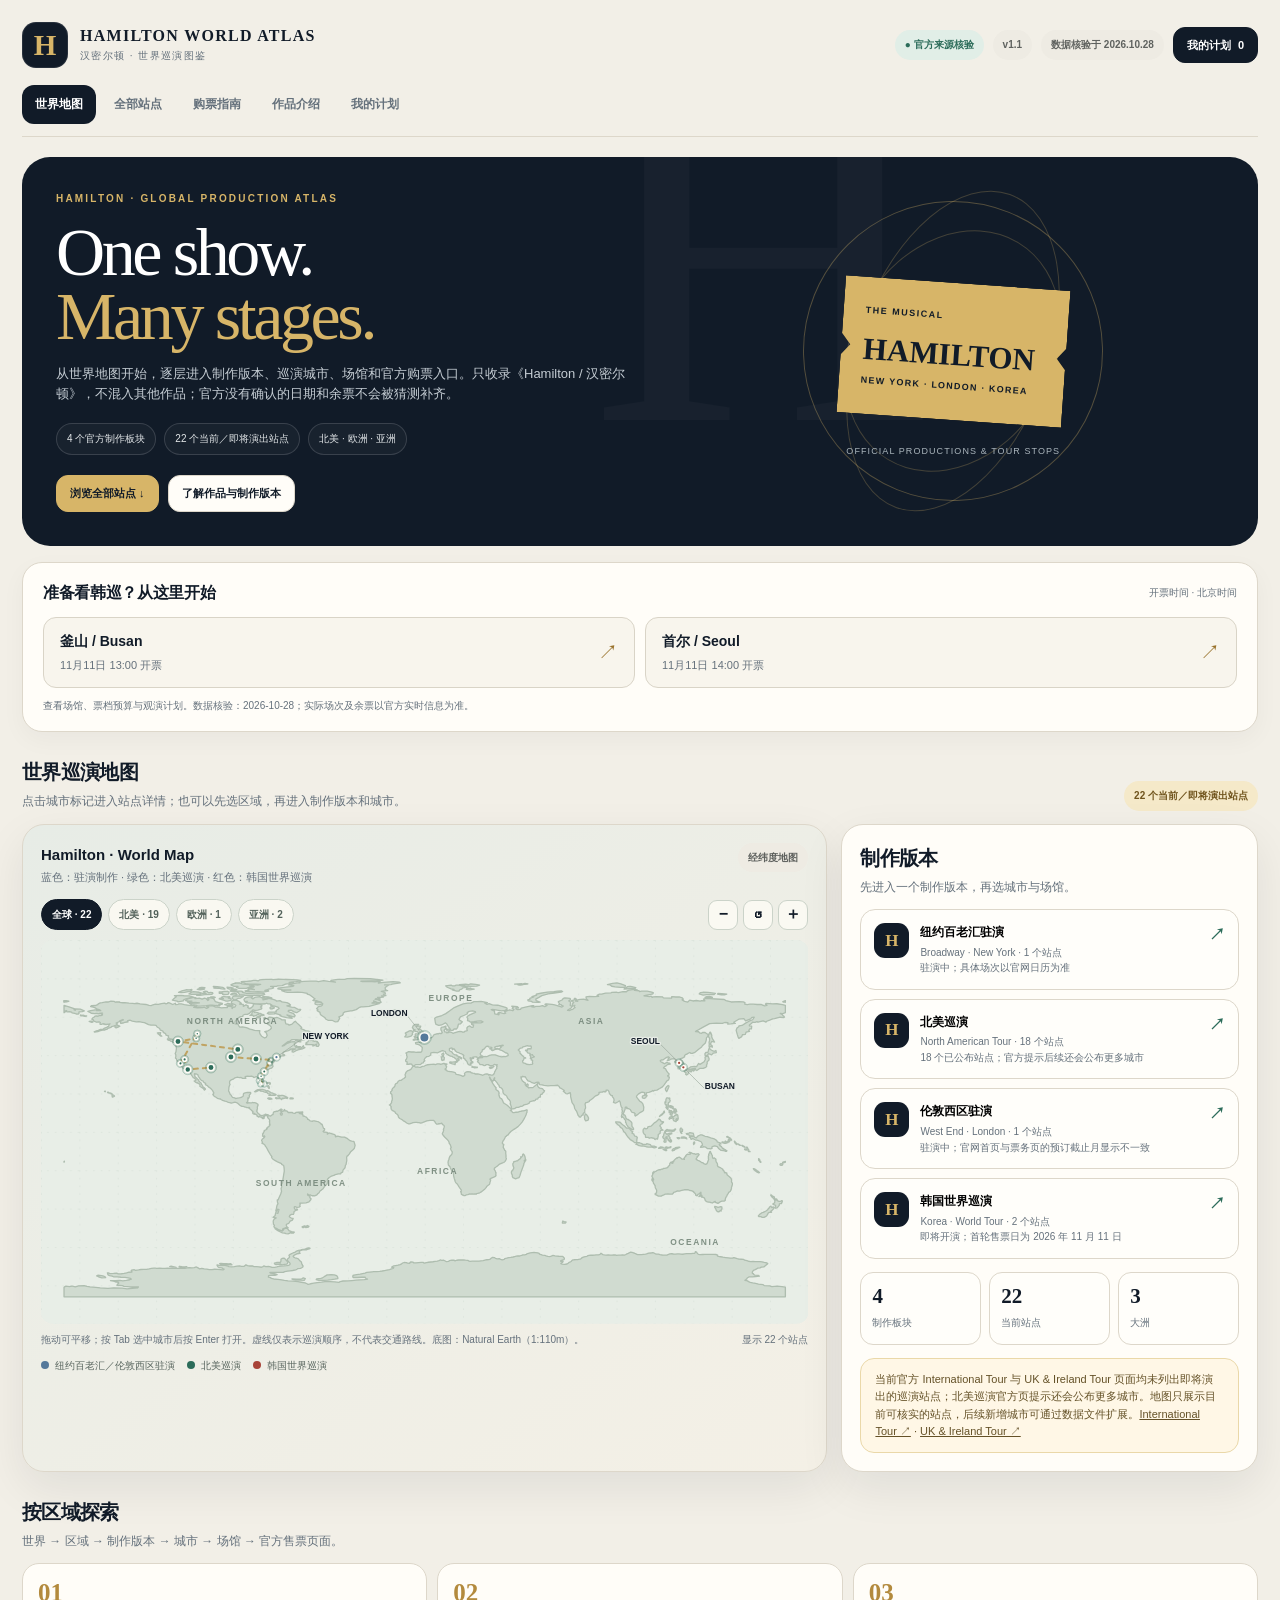
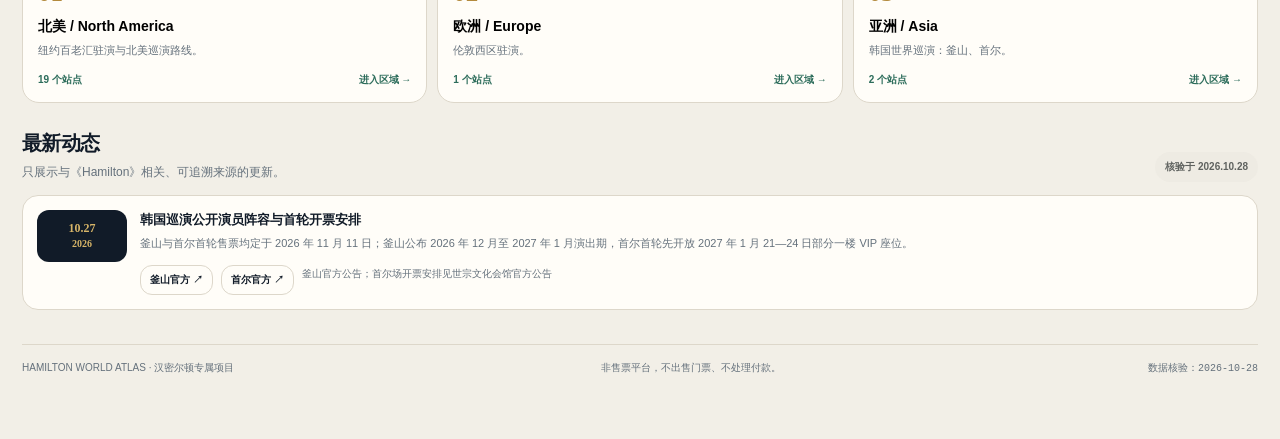
==== commit b23717f6: "Polish v1.1 mobile home and add reproducible Xiaohongshu mini-tool" ====
--- a/index.html
+++ b/index.html
@@ -13,6 +13,47 @@
 @media(max-width:560px){.shell{padding:10px 10px 38px}.brand h1{font-size:13px}.brand p{font-size:8px}.brand-mark{width:40px;height:40px}.hero{border-radius:20px;padding:21px}.hero h2{font-size:39px}.hero-art{min-height:150px}.hero-ticket{width:190px;min-height:118px}.section-head{align-items:start;flex-direction:column}.map-layout{grid-template-columns:1fr}.world-map{min-height:220px}.cards-grid,.guide-grid,.form-grid{grid-template-columns:1fr}.filter-row{grid-template-columns:1fr}.filter-row .field:first-child{grid-column:auto}.detail-head{flex-direction:column}.price-grid{grid-template-columns:repeat(3,minmax(0,1fr))}.info-row{grid-template-columns:88px 1fr}.stat-grid{grid-template-columns:repeat(3,minmax(0,1fr))}.stat{padding:9px}.stat strong{font-size:18px}.timeline-item{grid-template-columns:1fr;gap:4px}.news-card{grid-template-columns:70px 1fr}.about-stats{grid-template-columns:1fr 1fr}.top-meta .stamp{font-size:9px}.nav button{padding:9px 11px}}
 .land,.route-line,.korea-line{vector-effect:non-scaling-stroke}.map-marker .halo,.map-marker text,.map-marker .leader{pointer-events:none}
 @media(max-width:900px){.top-meta #app-version{display:inline-flex}}
+/* Shared v1.1 mobile-first presentation; no remote fonts or assets. */
+.quick-start{margin-top:16px;padding:18px 20px;background:#fffdf8;border:1px solid #ddd7ca;border-radius:20px;box-shadow:0 8px 25px rgba(17,27,40,.04)}
+.quick-start-heading{display:flex;justify-content:space-between;align-items:center;gap:10px;margin-bottom:12px}
+.quick-start-heading h3{margin:0;font-size:16px;letter-spacing:-.02em}
+.quick-start-heading small{color:#65717c;font-size:10px}
+.quick-start-grid{display:grid;grid-template-columns:1fr 1fr;gap:10px}
+.quick-city{display:flex;align-items:center;justify-content:space-between;gap:12px;padding:13px 16px;min-height:66px;border:1px solid #d9d4c7;border-radius:13px;background:#f8f5ed;color:#111b28;text-align:left;cursor:pointer}
+.quick-city strong{font-size:14px;display:block}
+.quick-city small{display:block;margin-top:4px;font-size:11px;color:#65717c}
+.quick-city .quick-arrow{font-size:20px;color:#9a732d}
+.quick-city:hover,.quick-city:focus-visible{border-color:#9a732d;background:#f5e9c9;outline:2px solid transparent}
+.quick-note{margin:10px 0 0;font-size:10px;color:#65717c;line-height:1.5}
+.hero-copy-full{display:block}.hero-copy-mobile{display:none}
+.mini-container{padding-top:56px}
+.mini-container .map-title .chip{font-size:9px}
+@media(max-width:560px){
+  .top{align-items:center;gap:8px;padding-bottom:12px}.top-meta{gap:5px}.top-meta .stamp{display:none}
+  .brand{gap:8px}.brand h1{font-size:12px;letter-spacing:.035em}.brand p{letter-spacing:.05em;font-size:9px}
+  .nav{gap:2px;padding-bottom:8px}.nav button{min-height:44px;padding:10px 9px;font-size:11px}
+  .hero{display:block;min-height:0;margin-top:14px;padding:18px 18px 16px;border-radius:20px}
+  .hero h2{font-size:34px;line-height:.98;margin:10px 0}.hero .eyebrow{font-size:8px;letter-spacing:.14em}
+  .hero .hero-art{display:none}.hero p{font-size:11px;line-height:1.5}.hero-copy-full{display:none}.hero-copy-mobile{display:block}
+  .hero-metrics{margin-top:11px;gap:5px}.hero-metrics span{padding:4px 7px;font-size:9px}.hero-metrics #metric-regions{display:none}
+  .hero-metrics{display:none}
+  .hero-actions{margin-top:12px;gap:7px}.hero-actions .btn{min-height:44px;font-size:10px;padding:9px 10px}
+  .quick-start{margin-top:12px;padding:13px;border-radius:16px}.quick-start-heading{margin-bottom:9px}.quick-start-heading h3{font-size:14px}.quick-start-heading small{font-size:9px}
+  .quick-start-grid{gap:8px}.quick-city{padding:11px 10px;gap:5px;min-height:70px}.quick-city strong{font-size:13px}.quick-city small{font-size:10px}.quick-city .quick-arrow{font-size:16px}
+  .quick-note{font-size:9px;margin-top:8px}
+  .quick-start-heading{align-items:start}.quick-start-heading small{display:block;white-space:nowrap;font-size:9px}
+  #view-map>.section>.section-head p,#global-count-badge{display:none}
+  .section{margin-top:20px}.section-head{gap:8px;margin-bottom:10px}.section-head h2{font-size:18px}
+  .map-panel{padding:13px}.map-title h3{font-size:13px}.map-title p{font-size:10px}
+  .map-controls{gap:5px;margin-top:11px}.map-filter{min-height:44px;padding:9px 9px;font-size:10px}
+  .zoom-controls{gap:4px}.zoom-controls button{width:44px;height:44px}
+  .world-map{margin-top:7px;min-height:190px}.map-caption{font-size:9px}.legend{gap:8px;font-size:9px}
+  .mini-container .shell{padding-top:10px}
+  .mini-container .hero{padding-top:14px;padding-bottom:12px}
+  .mini-container .quick-start{padding-top:10px;padding-bottom:10px;margin-top:10px}
+}
+@media(max-width:360px){.quick-start-grid{grid-template-columns:1fr}.brand h1{max-width:160px}.hero h2{font-size:31px}}
+
 </style>
 </head>
 <body>
@@ -27,9 +68,10 @@
 <main>
 <section class="view active" id="view-map">
   <div class="hero">
-    <div><div class="eyebrow">Hamilton · Global Production Atlas</div><h2>One show.<br><em>Many stages.</em></h2><p>从世界地图开始，逐层进入制作版本、巡演城市、场馆和官方购票入口。只收录《Hamilton / 汉密尔顿》，不混入其他作品；官方没有确认的日期和余票不会被猜测补齐。</p><div class="hero-metrics"><span id="metric-productions">4 个官方制作板块</span><span id="metric-stops">22 个当前／即将演出站点</span><span id="metric-regions">北美 · 欧洲 · 亚洲</span></div><div class="hero-actions"><button class="btn gold" data-view="stops">浏览全部站点 ↓</button><button class="btn" data-view="about">了解作品与制作版本</button></div></div>
+    <div><div class="eyebrow">Hamilton · Global Production Atlas</div><h2>One show.<br><em>Many stages.</em></h2><p class="hero-copy-full">从世界地图开始，逐层进入制作版本、巡演城市、场馆和官方购票入口。只收录《Hamilton / 汉密尔顿》，不混入其他作品；官方没有确认的日期和余票不会被猜测补齐。</p><p class="hero-copy-mobile">找城市、核对开票、保存观演计划。你的 Hamilton 看剧准备清单。</p><div class="hero-metrics"><span id="metric-productions">4 个官方制作板块</span><span id="metric-stops">22 个当前／即将演出站点</span><span id="metric-regions">北美 · 欧洲 · 亚洲</span></div><div class="hero-actions"><button class="btn gold" data-view="stops">浏览全部站点 ↓</button><button class="btn" data-view="about">了解作品与制作版本</button></div></div>
     <div class="hero-art" aria-hidden="true"><div class="orbit"></div><div class="hero-ticket"><small>THE MUSICAL</small><strong>HAMILTON</strong><span>NEW YORK · LONDON · KOREA</span></div><div class="hero-foot">OFFICIAL PRODUCTIONS & TOUR STOPS</div></div>
   </div>
+  <div class="quick-start" id="korea-quick-start" aria-label="韩国观演快捷入口"></div>
   <div class="section"><div class="section-head"><div><h2>世界巡演地图</h2><p>点击城市标记进入站点详情；也可以先选区域，再进入制作版本和城市。</p></div><span class="chip gold" id="global-count-badge">22 个当前／即将演出站点</span></div>
     <div class="map-layout">
       <div class="panel map-panel">
@@ -270,7 +312,7 @@
 function exportPlan(){downloadFile('hamilton-world-atlas-plan.json',JSON.stringify({project:DATA.meta.title,exportedAt:new Date().toISOString(),plan:state.plan,checks:state.checks},null,2),'application/json');toast('已导出计划备份')}
 function downloadICS(){const s=stop(state.plan.stopId)||stop('busan');let dt=s.ticketOpen?new Date(s.ticketOpen):state.plan.date?new Date(state.plan.date+'T12:00:00+08:00'):null;if(!dt){toast('该站没有已公布开票时间；请先设置意向观演日期');return}const stamp=new Date().toISOString().replace(/[-:]/g,'').replace(/\.\d{3}/,'');const dtstr=dt.toISOString().replace(/[-:]/g,'').replace(/\.\d{3}/,'');const desc=`Hamilton ${s.city}. ${s.sourceTitle||s.officialUrl}. 请再次核对官方日期、场次和售票规则。`;const ics=['BEGIN:VCALENDAR','VERSION:2.0','PRODID:-//Hamilton World Atlas//ZH','CALSCALE:GREGORIAN','BEGIN:VEVENT','UID:hamilton-'+s.id+'-'+dtstr+'@world-atlas','DTSTAMP:'+stamp,'DTSTART:'+dtstr,'SUMMARY:Hamilton '+s.city+' 购票提醒','DESCRIPTION:'+desc.replace(/[,;]/g,'\\$&'),'URL:'+s.bookingUrl,'END:VEVENT','END:VCALENDAR'].join('\r\n');downloadFile('Hamilton-'+s.id+'-reminder.ics',ics,'text/calendar;charset=utf-8');toast('已生成日历文件；导入系统日历后接收提醒')}
 function wire(){wireMap();document.addEventListener('click',e=>{const v=e.target.closest('[data-view]');if(v){nav(v.dataset.view);return}const r=e.target.closest('[data-region-open]');if(r){showRegion(r.dataset.regionOpen);return}const s=e.target.closest('[data-stop]');if(s){showStop(s.dataset.stop);return}const p=e.target.closest('[data-production]');if(p){showProduction(p.dataset.production);return}});$$('[data-region-filter]').forEach(b=>b.addEventListener('click',()=>regionFilter(b.dataset.regionFilter)));$('#zoom-in').addEventListener('click',()=>{state.zoom=Math.min(2.3,+(state.zoom+.25).toFixed(2));applyZoom()});$('#zoom-out').addEventListener('click',()=>{state.zoom=Math.max(1,+(state.zoom-.25).toFixed(2));applyZoom()});$('#zoom-reset').addEventListener('click',()=>{state.zoom=1;state.pan={x:0,y:0};applyZoom()});$('#stop-search').addEventListener('input',renderStops);$('#stop-region').addEventListener('change',renderStops);$('#stop-production').addEventListener('change',renderStops);$('#plan-stop').addEventListener('change',()=>{state.plan.stopId=$('#plan-stop').value;renderPlanTier()});$('#plan-tier').addEventListener('change',()=>{state.plan.tier=$('#plan-tier').value});$('#save-plan').addEventListener('click',savePlan);$('#download-ics').addEventListener('click',downloadICS);$('#export-json').addEventListener('click',exportPlan);$$('[data-check]').forEach(ch=>ch.addEventListener('change',()=>{state.checks[ch.dataset.check]=ch.checked;persist()}));}
-function start(){if(!DATA||!Array.isArray(DATA.stops)||!DATA.stops.length)throw new Error('Hamilton data missing or invalid: no verified stops');const stopIds=new Set(DATA.stops.map(s=>s.id));if(stopIds.size!==DATA.stops.length)throw new Error('Hamilton data contains duplicate stop IDs');const prodIds=new Set(DATA.productions.map(p=>p.id));if(DATA.stops.some(s=>!prodIds.has(s.productionId)))throw new Error('Hamilton data contains a stop with unknown productionId');readStore();renderProductionLists();renderRegions();renderNews();renderMap();renderStops();renderAbout();renderPlan();renderOpeningList();wire();updateCountdowns();setInterval(updateCountdowns,1000);$('#boot-status')?.remove();document.documentElement.dataset.appReady='true';window.HAMILTON_APP_TEST={DATA,state,nav,showStop,showProduction,renderMap,renderStops,renderPlan,savePlan,stop,production,projection,regionFilter,persist,price};}
+function start(){if(!DATA||!Array.isArray(DATA.stops)||!DATA.stops.length)throw new Error('Hamilton data missing or invalid: no verified stops');const stopIds=new Set(DATA.stops.map(s=>s.id));if(stopIds.size!==DATA.stops.length)throw new Error('Hamilton data contains duplicate stop IDs');const prodIds=new Set(DATA.productions.map(p=>p.id));if(DATA.stops.some(s=>!prodIds.has(s.productionId)))throw new Error('Hamilton data contains a stop with unknown productionId');readStore();renderProductionLists();renderRegions();renderNews();renderMap();renderStops();renderAbout();renderPlan();renderOpeningList();renderQuickStart(DATA);wire();updateCountdowns();setInterval(updateCountdowns,1000);$('#boot-status')?.remove();document.documentElement.dataset.appReady='true';window.HAMILTON_APP_TEST={DATA,state,nav,showStop,showProduction,renderMap,renderStops,renderPlan,savePlan,stop,production,projection,regionFilter,persist,price};}
 function wireMap(){
   const map=$('#world-map');let drag=null,suppressClick=false;
   map.style.touchAction='pan-y';map.style.cursor='grab';
@@ -281,6 +323,22 @@
   map.addEventListener('pointerup',finish);map.addEventListener('pointercancel',finish);
   map.addEventListener('click',e=>{if(suppressClick){e.preventDefault();e.stopPropagation()}},true);
 }
+/* Local display of already-verified ticket times; never a live stock claim. */
+function renderQuickStart(data){
+  const container=document.getElementById('korea-quick-start');
+  if(!container)return;
+  const escapeText=value=>String(value==null?'':value).replace(/[&<>"']/g,c=>({'&':'&amp;','<':'&lt;','>':'&gt;','"':'&quot;',"'":'&#39;'}[c]));
+  const cities=['busan','seoul'].map(id=>data.stops.find(s=>s.id===id)).filter(Boolean);
+  const openingLabel=s=>{
+    if(!s.ticketOpen)return '开票安排待官方公布';
+    const date=new Date(s.ticketOpen);
+    if(!isFinite(date.getTime()))return '请核对官方开票安排';
+    const beijing=new Date(date.getTime()+8*60*60*1000);
+    return (beijing.getUTCMonth()+1)+'月'+beijing.getUTCDate()+'日 '+String(beijing.getUTCHours()).padStart(2,'0')+':'+String(beijing.getUTCMinutes()).padStart(2,'0')+' 开票';
+  };
+  container.innerHTML='<div class="quick-start-heading"><h3>准备看韩巡？从这里开始</h3><small>开票时间 · 北京时间</small></div><div class="quick-start-grid">'+cities.map(s=>'<button class="quick-city" data-stop="'+escapeText(s.id)+'"><span><strong>'+escapeText(s.city)+' / '+escapeText(s.cityEn)+'</strong><small>'+escapeText(openingLabel(s))+'</small></span><span class="quick-arrow" aria-hidden="true">↗</span></button>').join('')+'</div><p class="quick-note">查看场馆、票档预算与观演计划。数据核验：'+escapeText(data.meta.lastVerified)+'；实际场次及余票以官方实时信息为准。</p>';
+}
+
 start();
 })();
 </script>
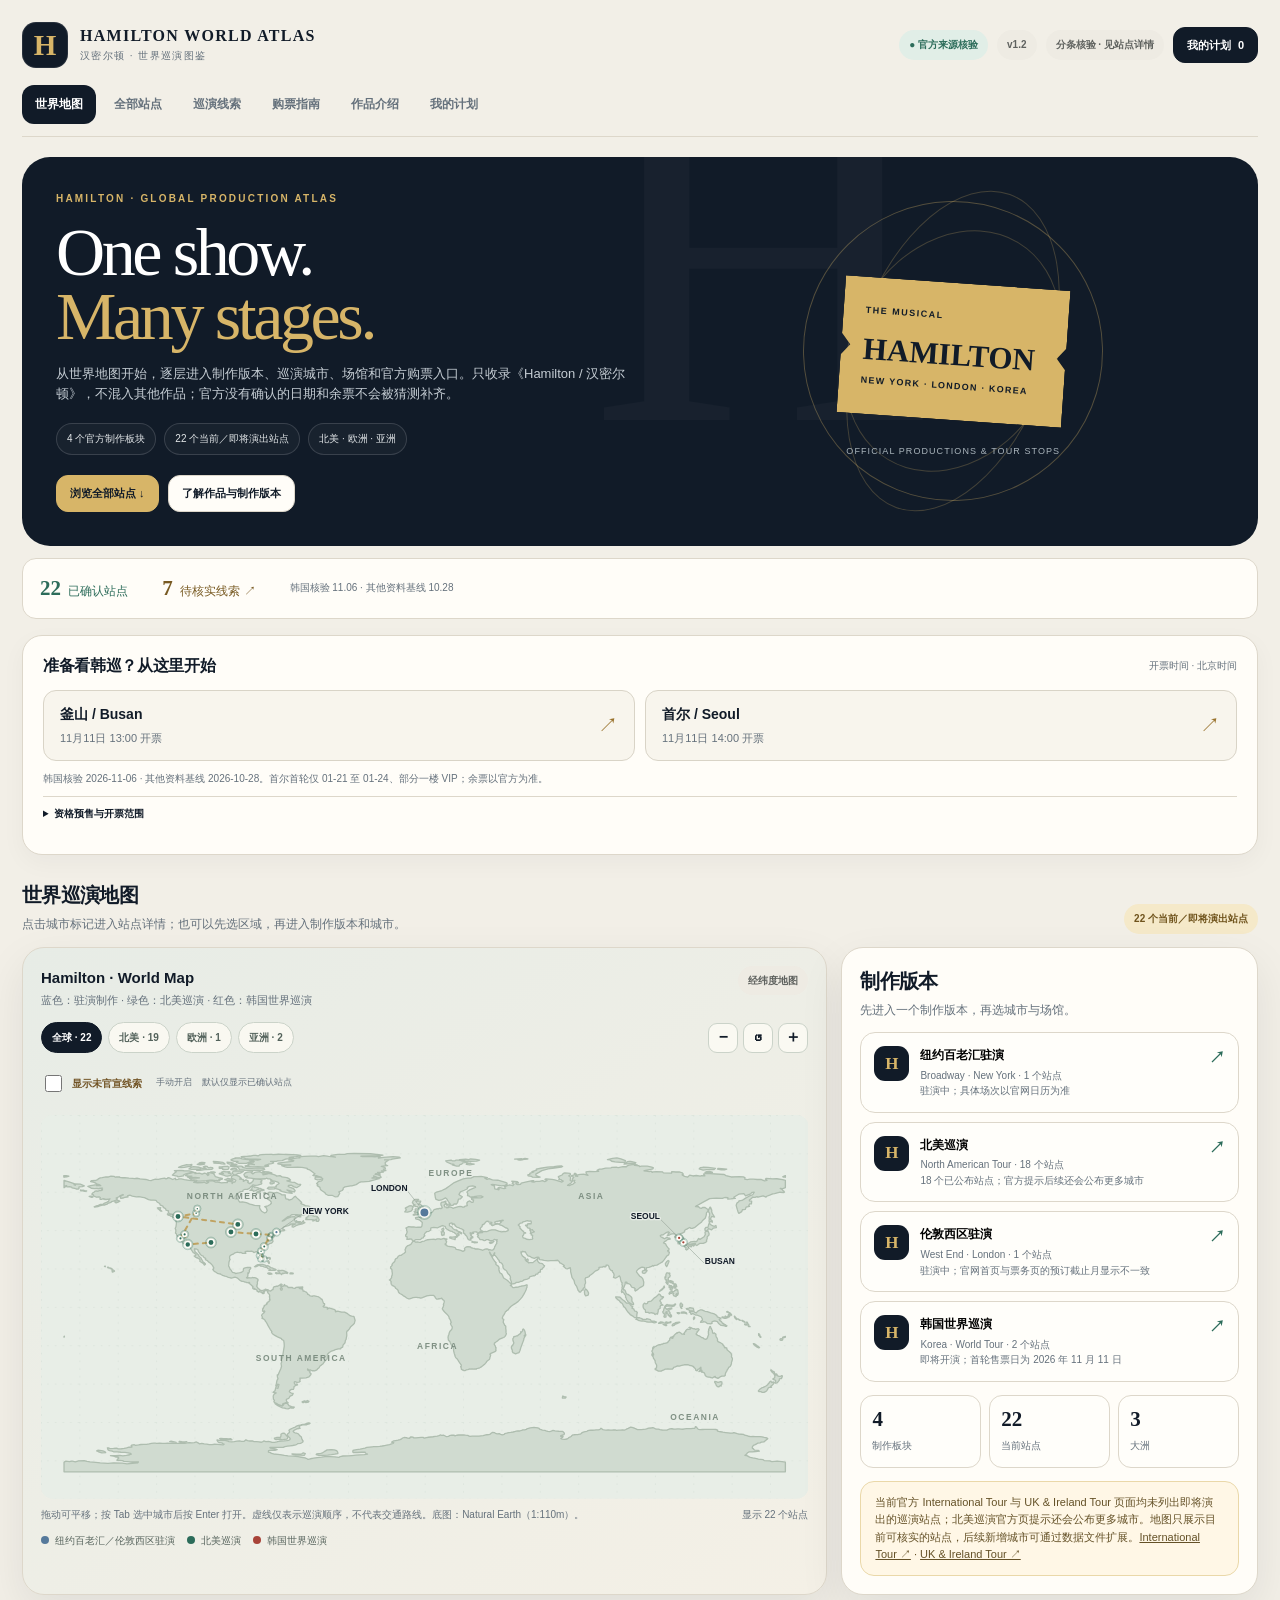
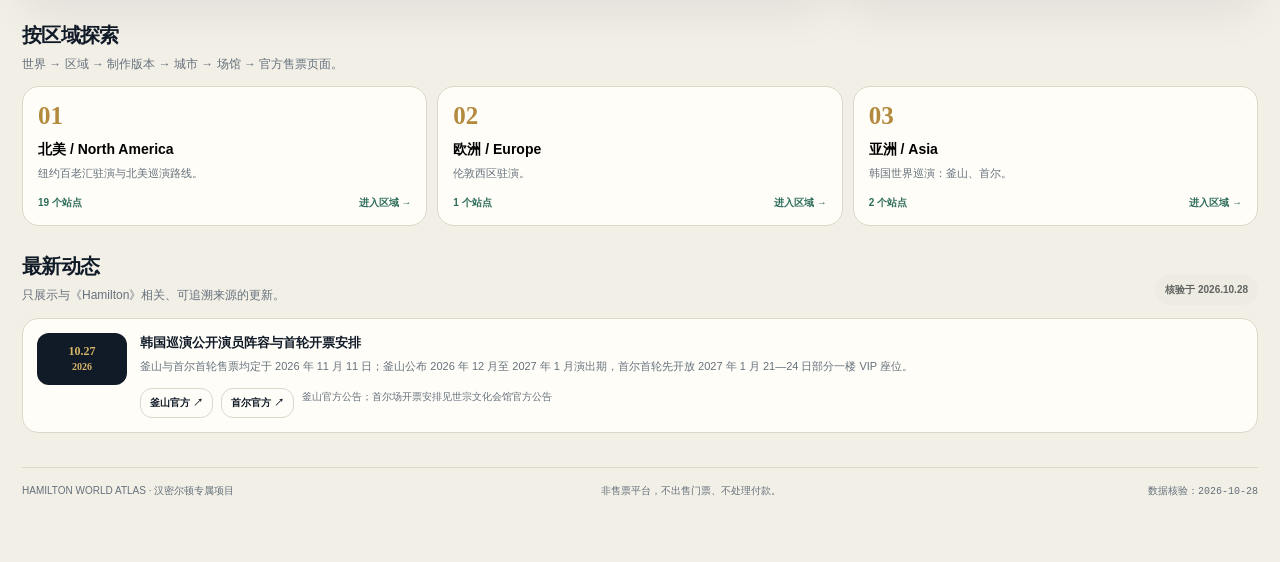
==== commit 6366372c: "Release v1.2 source-confidence layers and shared tour lead UI" ====
--- a/index.html
+++ b/index.html
@@ -53,6 +53,61 @@
   .mini-container .quick-start{padding-top:10px;padding-bottom:10px;margin-top:10px}
 }
 @media(max-width:360px){.quick-start-grid{grid-template-columns:1fr}.brand h1{max-width:160px}.hero h2{font-size:31px}}
+
+/* Shared v1.2: explicit confidence, navy/gold identity, no external assets. */
+.confidence-strip{display:flex;align-items:center;gap:18px;padding:13px 17px;margin-top:12px;border:1px solid var(--line);background:var(--paper);border-radius:14px;font-size:12px}
+.confidence-strip strong{font:700 21px Georgia,serif;margin-right:4px}.confidence-strip>span{color:var(--teal)}
+.confidence-strip button{border:0;background:transparent;padding:4px;color:#785a22;text-align:left}.confidence-strip small{margin-left:auto;color:var(--muted);font-size:10px}
+.lead-grid{display:grid;grid-template-columns:repeat(3,minmax(0,1fr));gap:14px;margin-top:17px}
+.lead-card{display:flex;flex-direction:column;gap:12px;min-width:0;background:var(--paper);border:1px solid var(--line);border-top:3px solid #b99552;border-radius:18px;padding:20px}
+.lead-card-top,.lead-card-bottom{display:flex;justify-content:space-between;align-items:center;gap:8px;flex-wrap:wrap}
+.lead-status{display:inline-flex;background:#f4e9cf;border:1px solid #d5bd83;color:#695022;border-radius:8px;padding:5px 8px;font-size:11px;font-weight:800}
+.lead-kind{color:var(--muted);font-size:9px;letter-spacing:.06em}.lead-card h3{margin:0;font-size:24px;line-height:1.3}
+.lead-card h3 small{font:400 14px Georgia,serif;color:var(--muted)}.lead-card p{margin:0;font-size:12px;color:var(--muted);overflow-wrap:anywhere}
+.lead-card .lead-date,.lead-date{font-size:13px;color:var(--ink);font-weight:600;line-height:1.8}
+.lead-provenance{display:grid;gap:4px;padding-top:10px;border-top:1px solid var(--line);font-size:11px;color:var(--muted)}
+.lead-provenance strong{color:var(--ink)}.lead-card-bottom{margin-top:auto}.lead-card-bottom small{color:#7b5e29;font-size:11px}
+.lead-card .btn{min-height:44px}.lead-warning{background:#f7ecd6;border:1px solid #d9bf86;border-radius:12px;padding:13px 15px;font-size:12px;line-height:1.8;color:#674b1e}
+.lead-intro .eyebrow{color:#8b6a2b}.lead-intro h2{font-size:30px;margin-top:10px}.lead-official{margin-top:20px}.lead-official h3{margin:0}.lead-official p{font-size:12px;color:var(--muted)}
+.lead-layer-controls{display:flex;align-items:center;gap:10px;flex-wrap:wrap;margin:8px 0 0;font-size:10px}
+.lead-layer-controls label{display:flex;align-items:center;gap:7px;min-height:44px;cursor:pointer;color:#715324;font-weight:700}
+.lead-layer-controls input{width:17px;height:17px;accent-color:#9d7937}.lead-layer-controls label span{font-size:9px;font-weight:400;color:var(--muted)}
+.lead-layer-controls small{font-size:9px;color:var(--muted)}.lead-map-warning{font-size:10px;color:#674b1e;border-top:1px dashed #b5a27d;padding-top:10px;margin:10px 0 0}
+.lead-marker{cursor:pointer;outline:none}.lead-hit{fill:transparent}.lead-dot{fill:none;stroke:#886525}
+.lead-marker:focus .lead-dot,.lead-marker:hover .lead-dot{stroke:var(--ink);stroke-width:2.5}
+.lead-marker text{fill:#674b1e;font-weight:800;paint-order:stroke;stroke:#e8eee7;stroke-linejoin:round;pointer-events:none}
+.lead-leader{stroke:#ae9566;stroke-width:.5;pointer-events:none}
+.lead-dialog-open{overflow:hidden}.lead-dialog{position:fixed;left:0;top:0;right:0;bottom:0;inset:0;z-index:9000;display:flex;align-items:center;justify-content:center;padding:18px}
+.lead-dialog-backdrop{position:absolute;left:0;top:0;right:0;bottom:0;inset:0;background:rgba(7,13,20,.7)}.lead-dialog-card{position:relative;width:100%;max-width:650px;max-height:85vh;overflow:auto;padding:26px;background:var(--paper);border:1px solid var(--line);border-radius:20px}
+.lead-dialog-close{position:absolute;right:14px;top:14px;width:44px;height:44px;background:#f3eee3;border:1px solid var(--line);border-radius:12px;font-size:25px}
+#lead-dialog-title{font-size:27px;margin:14px 40px 9px 0}.lead-dialog p{font-size:12px;line-height:1.8;overflow-wrap:anywhere}
+.lead-dialog .lead-status{margin-right:48px}.lead-source{border-top:1px solid var(--line);padding-top:12px;margin-top:16px}.lead-source h4{margin:0;font-size:14px}
+.lead-source-url{display:block;font-size:11px;overflow-wrap:anywhere;word-break:break-all;padding:10px 0;color:var(--teal)}
+.lead-card button:focus-visible,.lead-marker:focus,.lead-dialog button:focus-visible,.lead-layer-controls input:focus-visible{outline:2px solid #9a732d;outline-offset:3px}
+.korea-brief{margin-top:10px;border-top:1px solid var(--line);padding-top:9px;font-size:10px;color:var(--muted)}
+.korea-brief summary{cursor:pointer;min-height:30px;font-weight:700;color:var(--ink)}.korea-brief p{margin:7px 0;line-height:1.7}
+@media(max-width:900px){.lead-grid{grid-template-columns:repeat(2,minmax(0,1fr))}.confidence-strip{flex-wrap:wrap;gap:8px 15px}.confidence-strip small{width:100%;margin-left:0}}
+@media(max-width:560px){.lead-grid{grid-template-columns:1fr;gap:12px}.lead-card{padding:18px}.lead-intro h2{font-size:26px}.confidence-strip{padding:9px 12px;margin-top:9px;font-size:10px;gap:3px 12px}.confidence-strip strong{font-size:18px}.confidence-strip button{min-height:35px}.confidence-strip small{font-size:9px}.lead-dialog{padding:10px}.lead-dialog-card{padding:19px;max-height:85vh;border-radius:16px}.lead-layer-controls{gap:0 8px}.lead-layer-controls small{display:none}.lead-warning{font-size:11px}}
+@media(max-width:560px){
+  .confidence-strip{padding:6px 12px}.confidence-strip small{display:none}
+  .hero h2{font-size:27px;margin:8px 0;letter-spacing:-.045em}.hero h2 br{display:none}.hero h2 em:before{content:" "}
+  .mini-container .hero{padding:12px 16px}.hero .eyebrow{font-size:7px}
+  .quick-city{padding:9px;min-height:61px}.quick-start-heading{margin-bottom:7px}.quick-start-heading h3{font-size:13px}
+  #view-map.active{display:flex;flex-direction:column}
+  #view-map>.hero{order:0}#view-map>.confidence-strip{order:1}
+  #view-map>.section{order:4}#view-map>.atlas-map-section{order:2}
+  #view-map>#korea-quick-start{order:3}
+  .top-meta #app-version{display:inline-flex;padding:4px 6px;font-size:9px}
+}
+/* Baseline for the older Xiaohongshu Chromium engine (no flex gap/inset). */
+.lead-grid{grid-gap:14px}.lead-provenance{grid-gap:4px}
+html:not(.supports-flex-gap) .lead-card> *+*{margin-top:12px}
+html:not(.supports-flex-gap) .lead-card-top> *+*,html:not(.supports-flex-gap) .lead-card-bottom> *+*{margin-left:8px}
+html:not(.supports-flex-gap) .confidence-strip> *+*{margin-left:12px}
+html:not(.supports-flex-gap) .lead-layer-controls label> *+*{margin-left:7px}
+.lead-card h3 small,.lead-dialog p,.lead-warning{word-wrap:break-word}
+.lead-card button:focus,.lead-dialog button:focus,.lead-layer-controls input:focus{outline:2px solid #9a732d;outline-offset:3px}
+@media(max-width:560px){.lead-grid{grid-gap:12px}}
 
 </style>
 </head>
@@ -261,7 +316,7 @@
 </div><div class="toast" id="toast" role="status" aria-live="polite"></div>
 <script>
 'use strict';
-const DATA={"meta":{"version":"1.1","title":"Hamilton World Atlas","titleZh":"汉密尔顿世界巡演图鉴","lastVerified":"2026-10-28","scope":"仅收录《Hamilton / 汉密尔顿》当前官方页面可核实的驻演与巡演站点；不混入其他作品。","sourceNote":"场次、余票和票价会变化；购票前以对应官方页面为准。"},"regions":[{"id":"north-america","name":"北美","english":"North America","summary":"纽约百老汇驻演与北美巡演路线。"},{"id":"europe","name":"欧洲","english":"Europe","summary":"伦敦西区驻演。"},{"id":"asia","name":"亚洲","english":"Asia","summary":"韩国世界巡演：釜山、首尔。"}],"productions":[{"id":"broadway","name":"纽约百老汇驻演","english":"Broadway · New York","region":"north-america","kind":"驻演","summary":"《Hamilton》在纽约 Richard Rodgers Theatre 的百老汇驻演。逐日演出日历和票价由官方票务页动态更新。","officialUrl":"https://hamiltonmusical.com/new-york/tickets/","officialLabel":"Hamilton 官方纽约票务页","currentStatus":"驻演中；具体场次以官网日历为准","ticketing":"官方纽约页面说明百老汇门票通过 BroadwayDirect 等授权渠道销售，并提供官方抽签信息。"},{"id":"north-american-tour","name":"北美巡演","english":"North American Tour","region":"north-america","kind":"巡演","summary":"官方巡演页当前列出 18 个已公布的北美城市站点，日程延伸至 2027 年 9 月 12 日；官方同时提示还会公布更多城市。新站点可直接加入数据文件。","officialUrl":"https://hamiltonmusical.com/us-tour/tickets/","officialLabel":"Hamilton 官方北美巡演日历","currentStatus":"18 个已公布站点；官方提示后续还会公布更多城市","ticketing":"进入官方巡演页，找到目标城市后点击该城市旁的 Get Tickets 或 Get Info。官方提示还会公布更多城市；每个城市的售票入口、票价和余票可能不同。"},{"id":"west-end","name":"伦敦西区驻演","english":"West End · London","region":"europe","kind":"驻演","summary":"伦敦 Victoria Palace Theatre 驻演。官方首页当前提示可预订至 2027 年 10 月，但票务页提示可预订至 2027 年 3 月；两页显示不一致，请以实时票务日历为准。","officialUrl":"https://hamiltonmusical.com/london/tickets/","officialLabel":"Hamilton 官方伦敦票务页","currentStatus":"驻演中；官网首页与票务页的预订截止月显示不一致","ticketing":"从官方伦敦票务日历选择演出日期和时间。官网首页提示可预订至 2027 年 10 月，票务页提示至 2027 年 3 月；以实时日历显示为准。"},{"id":"korea-world-tour","name":"韩国世界巡演","english":"Korea · World Tour","region":"asia","kind":"世界巡演","summary":"官方世界巡演页面当前公布韩国两站：釜山 Dream Theatre 与首尔世宗文化会馆。韩国演出为英语原版制作。","officialUrl":"https://hamiltonmusical.com/world-tour/tickets/","officialLabel":"Hamilton 官方世界巡演页面","currentStatus":"即将开演；首轮售票日为 2026 年 11 月 11 日","ticketing":"釜山请从 Dream Theatre 官方公告核实售票跳转；首尔已有 NOL 韩国站商品页。海外购票资格与国际站上架情况需另行确认。"}],"stops":[{"id":"new-york","city":"纽约","cityEn":"New York","country":"美国","countryEn":"United States","region":"north-america","productionId":"broadway","venue":"Richard Rodgers Theatre","lat":40.759,"lon":-73.9857,"dx":34,"dy":-24,"datesLabel":"百老汇驻演；日期与余票由官方日历动态更新","status":"驻演中","officialUrl":"https://hamiltonmusical.com/new-york/tickets/","bookingUrl":"https://hamiltonmusical.com/new-york/tickets/","bookingLabel":"查看纽约官方票务日历","bookingNote":"官方页面提供场次日历、票务说明和抽签入口；实际票价与余票以官方页面为准。","sourceTitle":"Hamilton 官方纽约票务页","sourceUrl":"https://hamiltonmusical.com/new-york/tickets/","ticketOpen":null,"prices":[],"routeOrder":0,"mapLabel":"NEW YORK"},{"id":"tampa","city":"坦帕","cityEn":"Tampa, FL","country":"美国","countryEn":"United States","region":"north-america","productionId":"north-american-tour","venue":"Straz Center for the Performing Arts","lat":27.9506,"lon":-82.4572,"dx":-26,"dy":28,"datesLabel":"演出中；至 2026 年 11 月 8 日","endDate":"2026-11-08","status":"演出中","officialUrl":"https://hamiltonmusical.com/us-tour/tickets/","bookingUrl":"https://hamiltonmusical.com/us-tour/tickets/","bookingLabel":"进入官方北美巡演日历","bookingNote":"在官方巡演页找到 Tampa 后点击 Get Tickets；具体售票商、票价和余票以该城市页面为准。","sourceTitle":"Hamilton 官方北美巡演日历","sourceUrl":"https://hamiltonmusical.com/us-tour/tickets/","ticketOpen":null,"prices":[],"routeOrder":1,"mapLabel":"TAMPA"},{"id":"fort-lauderdale","city":"劳德代尔堡","cityEn":"Fort Lauderdale, FL","country":"美国","countryEn":"United States","region":"north-america","productionId":"north-american-tour","venue":"Broward Center for the Performing Arts","lat":26.1224,"lon":-80.1373,"dx":8,"dy":42,"datesLabel":"2026 年 11 月 10 日—11 月 22 日","startDate":"2026-11-10","endDate":"2026-11-22","status":"即将开演","officialUrl":"https://hamiltonmusical.com/us-tour/tickets/","bookingUrl":"https://hamiltonmusical.com/us-tour/tickets/","bookingLabel":"进入官方北美巡演日历","bookingNote":"在官方巡演页找到 Fort Lauderdale 后点击 Get Tickets；具体售票商、票价和余票以该城市页面为准。","sourceTitle":"Hamilton 官方北美巡演日历","sourceUrl":"https://hamiltonmusical.com/us-tour/tickets/","ticketOpen":null,"prices":[],"routeOrder":2,"mapLabel":"FORT LAUDERDALE"},{"id":"naples-fl","city":"那不勒斯（佛州）","cityEn":"Naples, FL","country":"美国","countryEn":"United States","region":"north-america","productionId":"north-american-tour","venue":"Artis-Naples","lat":26.142,"lon":-81.7948,"dx":-43,"dy":22,"datesLabel":"2026 年 11 月 24 日—11 月 29 日","startDate":"2026-11-24","endDate":"2026-11-29","status":"即将开演","officialUrl":"https://hamiltonmusical.com/us-tour/tickets/","bookingUrl":"https://hamiltonmusical.com/us-tour/tickets/","bookingLabel":"进入官方北美巡演日历","bookingNote":"在官方巡演页找到 Naples 后点击 Get Tickets；具体售票商、票价和余票以该城市页面为准。","sourceTitle":"Hamilton 官方北美巡演日历","sourceUrl":"https://hamiltonmusical.com/us-tour/tickets/","ticketOpen":null,"prices":[],"routeOrder":3,"mapLabel":"NAPLES"},{"id":"jacksonville","city":"杰克逊维尔","cityEn":"Jacksonville, FL","country":"美国","countryEn":"United States","region":"north-america","productionId":"north-american-tour","venue":"Jacksonville Center for the Performing Arts","lat":30.3322,"lon":-81.6557,"dx":22,"dy":24,"datesLabel":"2026 年 12 月 1 日—12 月 13 日","startDate":"2026-12-01","endDate":"2026-12-13","status":"即将开演","officialUrl":"https://hamiltonmusical.com/us-tour/tickets/","bookingUrl":"https://hamiltonmusical.com/us-tour/tickets/","bookingLabel":"进入官方北美巡演日历","bookingNote":"在官方巡演页找到 Jacksonville 后点击 Get Tickets；具体售票商、票价和余票以该城市页面为准。","sourceTitle":"Hamilton 官方北美巡演日历","sourceUrl":"https://hamiltonmusical.com/us-tour/tickets/","ticketOpen":null,"prices":[],"routeOrder":4,"mapLabel":"JACKSONVILLE"},{"id":"washington-dc","city":"华盛顿特区","cityEn":"Washington, DC","country":"美国","countryEn":"United States","region":"north-america","productionId":"north-american-tour","venue":"The National Theatre","lat":38.9072,"lon":-77.0369,"dx":42,"dy":-30,"datesLabel":"2026 年 12 月 16 日—2027 年 2 月 7 日","startDate":"2026-12-16","endDate":"2027-02-07","status":"即将开演","officialUrl":"https://hamiltonmusical.com/us-tour/tickets/","bookingUrl":"https://hamiltonmusical.com/us-tour/tickets/","bookingLabel":"进入官方北美巡演日历","bookingNote":"在官方巡演页找到 Washington, DC 后点击 Get Tickets；具体售票商、票价和余票以该城市页面为准。","sourceTitle":"Hamilton 官方北美巡演日历","sourceUrl":"https://hamiltonmusical.com/us-tour/tickets/","ticketOpen":null,"prices":[],"routeOrder":5,"mapLabel":"WASHINGTON DC"},{"id":"north-charleston","city":"北查尔斯顿","cityEn":"North Charleston, SC","country":"美国","countryEn":"United States","region":"north-america","productionId":"north-american-tour","venue":"North Charleston Performing Arts Center","lat":32.8546,"lon":-80.0728,"dx":-31,"dy":14,"datesLabel":"2027 年 2 月 9 日—2 月 21 日","startDate":"2027-02-09","endDate":"2027-02-21","status":"已公布日程","officialUrl":"https://hamiltonmusical.com/us-tour/tickets/","bookingUrl":"https://hamiltonmusical.com/us-tour/tickets/","bookingLabel":"进入官方北美巡演日历","bookingNote":"在官方巡演页找到 North Charleston 后点击 Get Tickets；具体售票商、票价和余票以该城市页面为准。","sourceTitle":"Hamilton 官方北美巡演日历","sourceUrl":"https://hamiltonmusical.com/us-tour/tickets/","ticketOpen":null,"prices":[],"routeOrder":6,"mapLabel":"N CHARLESTON"},{"id":"richmond","city":"里士满","cityEn":"Richmond, VA","country":"美国","countryEn":"United States","region":"north-america","productionId":"north-american-tour","venue":"Altria Theater","lat":37.5407,"lon":-77.436,"dx":18,"dy":-13,"datesLabel":"2027 年 2 月 23 日—3 月 7 日","startDate":"2027-02-23","endDate":"2027-03-07","status":"已公布日程","officialUrl":"https://hamiltonmusical.com/us-tour/tickets/","bookingUrl":"https://hamiltonmusical.com/us-tour/tickets/","bookingLabel":"进入官方北美巡演日历","bookingNote":"在官方巡演页找到 Richmond 后点击 Get Tickets；具体售票商、票价和余票以该城市页面为准。","sourceTitle":"Hamilton 官方北美巡演日历","sourceUrl":"https://hamiltonmusical.com/us-tour/tickets/","ticketOpen":null,"prices":[],"routeOrder":7,"mapLabel":"RICHMOND"},{"id":"baltimore","city":"巴尔的摩","cityEn":"Baltimore, MD","country":"美国","countryEn":"United States","region":"north-america","productionId":"north-american-tour","venue":"The Hippodrome Theatre","lat":39.2904,"lon":-76.6122,"dx":54,"dy":-13,"datesLabel":"2027 年 3 月 9 日—3 月 28 日","startDate":"2027-03-09","endDate":"2027-03-28","status":"已公布日程","officialUrl":"https://hamiltonmusical.com/us-tour/tickets/","bookingUrl":"https://hamiltonmusical.com/us-tour/tickets/","bookingLabel":"进入官方北美巡演日历","bookingNote":"在官方巡演页找到 Baltimore 后点击 Get Tickets；具体售票商、票价和余票以该城市页面为准。","sourceTitle":"Hamilton 官方北美巡演日历","sourceUrl":"https://hamiltonmusical.com/us-tour/tickets/","ticketOpen":null,"prices":[],"routeOrder":8,"mapLabel":"BALTIMORE"},{"id":"dayton","city":"代顿","cityEn":"Dayton, OH","country":"美国","countryEn":"United States","region":"north-america","productionId":"north-american-tour","venue":"Schuster Theatre","lat":39.7589,"lon":-84.1916,"dx":-27,"dy":-26,"datesLabel":"2027 年 3 月 30 日—4 月 11 日","startDate":"2027-03-30","endDate":"2027-04-11","status":"已公布日程","officialUrl":"https://hamiltonmusical.com/us-tour/tickets/","bookingUrl":"https://hamiltonmusical.com/us-tour/tickets/","bookingLabel":"进入官方北美巡演日历","bookingNote":"在官方巡演页找到 Dayton 后点击 Get Tickets 或 Get Info；具体售票商、票价和余票以该城市页面为准。","sourceTitle":"Hamilton 官方北美巡演日历","sourceUrl":"https://hamiltonmusical.com/us-tour/tickets/","ticketOpen":null,"prices":[],"routeOrder":9,"mapLabel":"DAYTON"},{"id":"lincoln","city":"林肯","cityEn":"Lincoln, NE","country":"美国","countryEn":"United States","region":"north-america","productionId":"north-american-tour","venue":"Lied Center for Performing Arts","lat":40.8136,"lon":-96.7026,"dx":-24,"dy":-10,"datesLabel":"2027 年 4 月 13 日—4 月 18 日","startDate":"2027-04-13","endDate":"2027-04-18","status":"已公布日程","officialUrl":"https://hamiltonmusical.com/us-tour/tickets/","bookingUrl":"https://hamiltonmusical.com/us-tour/tickets/","bookingLabel":"进入官方北美巡演日历","bookingNote":"在官方巡演页找到 Lincoln 后点击 Get Tickets；具体售票商、票价和余票以该城市页面为准。","sourceTitle":"Hamilton 官方北美巡演日历","sourceUrl":"https://hamiltonmusical.com/us-tour/tickets/","ticketOpen":null,"prices":[],"routeOrder":10,"mapLabel":"LINCOLN"},{"id":"minneapolis","city":"明尼阿波利斯","cityEn":"Minneapolis, MN","country":"美国","countryEn":"United States","region":"north-america","productionId":"north-american-tour","venue":"Orpheum Theatre","lat":44.9778,"lon":-93.265,"dx":-6,"dy":-27,"datesLabel":"2027 年 4 月 20 日—5 月 22 日","startDate":"2027-04-20","endDate":"2027-05-22","status":"已公布日程","officialUrl":"https://hamiltonmusical.com/us-tour/tickets/","bookingUrl":"https://hamiltonmusical.com/us-tour/tickets/","bookingLabel":"进入官方北美巡演日历","bookingNote":"在官方巡演页找到 Minneapolis 后点击 Get Info；实时售票状态以官方页面为准。","sourceTitle":"Hamilton 官方北美巡演日历","sourceUrl":"https://hamiltonmusical.com/us-tour/tickets/","ticketOpen":null,"prices":[],"routeOrder":11,"mapLabel":"MINNEAPOLIS"},{"id":"vancouver","city":"温哥华","cityEn":"Vancouver, BC","country":"加拿大","countryEn":"Canada","region":"north-america","productionId":"north-american-tour","venue":"Queen Elizabeth Theatre","lat":49.2827,"lon":-123.1207,"dx":-20,"dy":-20,"datesLabel":"2027 年 5 月 26 日—6 月 13 日","startDate":"2027-05-26","endDate":"2027-06-13","status":"已公布日程","officialUrl":"https://hamiltonmusical.com/us-tour/tickets/","bookingUrl":"https://hamiltonmusical.com/us-tour/tickets/","bookingLabel":"进入官方北美巡演日历","bookingNote":"在官方巡演页找到 Vancouver 后点击 Get Info；实时售票状态以官方页面为准。","sourceTitle":"Hamilton 官方北美巡演日历","sourceUrl":"https://hamiltonmusical.com/us-tour/tickets/","ticketOpen":null,"prices":[],"routeOrder":12,"mapLabel":"VANCOUVER"},{"id":"calgary","city":"卡尔加里","cityEn":"Calgary, AB","country":"加拿大","countryEn":"Canada","region":"north-america","productionId":"north-american-tour","venue":"Southern Alberta Jubilee Auditorium","lat":51.0447,"lon":-114.0719,"dx":10,"dy":-27,"datesLabel":"2027 年 6 月 15 日—6 月 27 日","startDate":"2027-06-15","endDate":"2027-06-27","status":"已公布日程","officialUrl":"https://hamiltonmusical.com/us-tour/tickets/","bookingUrl":"https://hamiltonmusical.com/us-tour/tickets/","bookingLabel":"进入官方北美巡演日历","bookingNote":"在官方巡演页找到 Calgary 后点击 Get Info；实时售票状态以官方页面为准。","sourceTitle":"Hamilton 官方北美巡演日历","sourceUrl":"https://hamiltonmusical.com/us-tour/tickets/","ticketOpen":null,"prices":[],"routeOrder":13,"mapLabel":"CALGARY"},{"id":"edmonton","city":"埃德蒙顿","cityEn":"Edmonton, AB","country":"加拿大","countryEn":"Canada","region":"north-america","productionId":"north-american-tour","venue":"Northern Alberta Jubilee Auditorium","lat":53.5461,"lon":-113.4938,"dx":26,"dy":-13,"datesLabel":"2027 年 6 月 29 日—7 月 4 日","startDate":"2027-06-29","endDate":"2027-07-04","status":"已公布日程","officialUrl":"https://hamiltonmusical.com/us-tour/tickets/","bookingUrl":"https://hamiltonmusical.com/us-tour/tickets/","bookingLabel":"进入官方北美巡演日历","bookingNote":"在官方巡演页找到 Edmonton 后点击 Get Info；实时售票状态以官方页面为准。","sourceTitle":"Hamilton 官方北美巡演日历","sourceUrl":"https://hamiltonmusical.com/us-tour/tickets/","ticketOpen":null,"prices":[],"routeOrder":14,"mapLabel":"EDMONTON"},{"id":"san-jose","city":"圣何塞","cityEn":"San Jose, CA","country":"美国","countryEn":"United States","region":"north-america","productionId":"north-american-tour","venue":"San Jose Center for the Performing Arts","lat":37.3382,"lon":-121.8863,"dx":-25,"dy":17,"datesLabel":"2027 年 7 月 7 日—7 月 18 日","startDate":"2027-07-07","endDate":"2027-07-18","status":"已公布日程","officialUrl":"https://hamiltonmusical.com/us-tour/tickets/","bookingUrl":"https://hamiltonmusical.com/us-tour/tickets/","bookingLabel":"进入官方北美巡演日历","bookingNote":"在官方巡演页找到 San Jose 后点击 Get Info；实时售票状态以官方页面为准。","sourceTitle":"Hamilton 官方北美巡演日历","sourceUrl":"https://hamiltonmusical.com/us-tour/tickets/","ticketOpen":null,"prices":[],"routeOrder":15,"mapLabel":"SAN JOSE"},{"id":"reno","city":"里诺","cityEn":"Reno, NV","country":"美国","countryEn":"United States","region":"north-america","productionId":"north-american-tour","venue":"Pioneer Center for the Performing Arts","lat":39.5296,"lon":-119.8138,"dx":-1,"dy":35,"datesLabel":"2027 年 7 月 20 日—7 月 25 日","startDate":"2027-07-20","endDate":"2027-07-25","status":"已公布日程","officialUrl":"https://hamiltonmusical.com/us-tour/tickets/","bookingUrl":"https://hamiltonmusical.com/us-tour/tickets/","bookingLabel":"进入官方北美巡演日历","bookingNote":"在官方巡演页找到 Reno 后点击 Get Info；实时售票状态以官方页面为准。","sourceTitle":"Hamilton 官方北美巡演日历","sourceUrl":"https://hamiltonmusical.com/us-tour/tickets/","ticketOpen":null,"prices":[],"routeOrder":16,"mapLabel":"RENO"},{"id":"los-angeles","city":"洛杉矶","cityEn":"Los Angeles, CA","country":"美国","countryEn":"United States","region":"north-america","productionId":"north-american-tour","venue":"Hollywood Pantages Theatre","lat":34.0522,"lon":-118.2437,"dx":20,"dy":31,"datesLabel":"2027 年 7 月 28 日—8 月 29 日","startDate":"2027-07-28","endDate":"2027-08-29","status":"已公布日程","officialUrl":"https://hamiltonmusical.com/us-tour/tickets/","bookingUrl":"https://hamiltonmusical.com/us-tour/tickets/","bookingLabel":"进入官方北美巡演日历","bookingNote":"在官方巡演页找到 Los Angeles 后点击 Get Info；实时售票状态以官方页面为准。","sourceTitle":"Hamilton 官方北美巡演日历","sourceUrl":"https://hamiltonmusical.com/us-tour/tickets/","ticketOpen":null,"prices":[],"routeOrder":17,"mapLabel":"LOS ANGELES"},{"id":"albuquerque","city":"阿尔伯克基","cityEn":"Albuquerque, NM","country":"美国","countryEn":"United States","region":"north-america","productionId":"north-american-tour","venue":"Popejoy Hall","lat":35.0844,"lon":-106.6504,"dx":2,"dy":43,"datesLabel":"2027 年 8 月 31 日—9 月 12 日","startDate":"2027-08-31","endDate":"2027-09-12","status":"已公布日程","officialUrl":"https://hamiltonmusical.com/us-tour/tickets/","bookingUrl":"https://hamiltonmusical.com/us-tour/tickets/","bookingLabel":"进入官方北美巡演日历","bookingNote":"在官方巡演页找到 Albuquerque 后点击 Get Info；实时售票状态以官方页面为准。","sourceTitle":"Hamilton 官方北美巡演日历","sourceUrl":"https://hamiltonmusical.com/us-tour/tickets/","ticketOpen":null,"prices":[],"routeOrder":18,"mapLabel":"ALBUQUERQUE"},{"id":"london","city":"伦敦","cityEn":"London","country":"英国","countryEn":"United Kingdom","region":"europe","productionId":"west-end","venue":"Victoria Palace Theatre","lat":51.4952,"lon":-0.142,"dx":-22,"dy":-28,"datesLabel":"驻演中；官网首页与票务页显示的预订截止月不一致（2027 年 10 月／2027 年 3 月），请以实时票务日历为准","status":"驻演中","officialUrl":"https://hamiltonmusical.com/london/","bookingUrl":"https://hamiltonmusical.com/london/tickets/","bookingLabel":"查看伦敦官方票务日历","bookingNote":"从官方伦敦票务日历选择演出日期与时间。官网首页提示可预订至 2027 年 10 月，票务页提示至 2027 年 3 月；两页显示不一致，实际以实时日历为准。","sourceTitle":"Hamilton 官方伦敦首页及票务页（预订截止信息不一致）","sourceUrl":"https://hamiltonmusical.com/london/tickets/","ticketOpen":null,"prices":[],"routeOrder":0,"mapLabel":"LONDON"},{"id":"busan","city":"釜山","cityEn":"Busan","country":"韩国","countryEn":"South Korea","region":"asia","productionId":"korea-world-tour","venue":"Dream Theatre","lat":35.1796,"lon":129.0756,"dx":28,"dy":28,"datesLabel":"2026 年 12 月 17 日—2027 年 1 月 16 日","startDate":"2026-12-17","endDate":"2027-01-16","status":"即将开演","officialUrl":"https://www.dreamtheatre.co.kr/Info/Notice/NoticeDetail?num=360","bookingUrl":"https://www.dreamtheatre.co.kr/Info/Notice/NoticeDetail?num=360","bookingLabel":"查看釜山官方开票公告","bookingNote":"已确认 Dream Theatre 官方开票公告；请从公告或官方票务页再次核实真实下单入口。不要把公告页误当成实时选座页。","sourceTitle":"Dream Theatre 官方釜山开票公告","sourceUrl":"https://www.dreamtheatre.co.kr/Info/Notice/NoticeDetail?num=360","ticketOpen":"2026-11-11T13:00:00+08:00","ticketOpenLabel":"2026 年 11 月 11 日 13:00（北京时间）","prices":[{"tier":"VIP","price":220000},{"tier":"R","price":180000},{"tier":"S","price":140000},{"tier":"A","price":100000},{"tier":"B","price":70000}],"routeOrder":0,"mapLabel":"BUSAN"},{"id":"seoul","city":"首尔","cityEn":"Seoul","country":"韩国","countryEn":"South Korea","region":"asia","productionId":"korea-world-tour","venue":"Sejong Center for the Performing Arts · Grand Theater","lat":37.5729,"lon":126.9768,"dx":-25,"dy":-25,"datesLabel":"2027 年 1 月 21 日—3 月 20 日","startDate":"2027-01-21","endDate":"2027-03-20","status":"即将开演","officialUrl":"https://www.sejongpac.or.kr/portal/bbs/B0000049/view.do?menuNo=200440&nttId=50223&pageIndex=1","bookingUrl":"https://nol.yanolja.com/ticket/products/26015650","bookingLabel":"打开 NOL 官方韩国站商品页","bookingNote":"NOL 韩国站已有商品页；首轮为 2027 年 1 月 21–24 日部分一楼 VIP 座位。尚未确认 NOL World 国际站是否上架同一商品，海外购票资格须按平台规则核实。","sourceTitle":"世宗文化会馆官方公告 / NOL 韩国站商品页","sourceUrl":"https://www.sejongpac.or.kr/portal/bbs/B0000049/view.do?menuNo=200440&nttId=50223&pageIndex=1","ticketOpen":"2026-11-11T14:00:00+08:00","ticketOpenLabel":"2026 年 11 月 11 日 14:00（北京时间）","prices":[{"tier":"VIP","price":220000},{"tier":"R","price":180000},{"tier":"S","price":140000},{"tier":"A","price":100000},{"tier":"B","price":70000}],"routeOrder":0,"mapLabel":"SEOUL"}],"news":[{"date":"2026-10-27","title":"韩国巡演公开演员阵容与首轮开票安排","summary":"釜山与首尔首轮售票均定于 2026 年 11 月 11 日；釜山公布 2026 年 12 月至 2027 年 1 月演出期，首尔首轮先开放 2027 年 1 月 21—24 日部分一楼 VIP 座位。","url":"https://www.dreamtheatre.co.kr/Info/Notice/NoticeDetail?num=360","label":"釜山官方公告；首尔场开票安排见世宗文化会馆官方公告","secondaryUrl":"https://www.sejongpac.or.kr/portal/bbs/B0000049/view.do?menuNo=200440&nttId=50223&pageIndex=1"}],"about":{"subtitle":"一部用当代音乐讲述美国建国时代的音乐剧","description":"《Hamilton》由 Lin-Manuel Miranda 创作剧本、歌词与音乐，故事依据 Ron Chernow 撰写的 Alexander Hamilton 传记改编。作品把嘻哈、爵士、R&B 与百老汇音乐剧传统融合，以快速押韵的歌曲讲述政治、野心、革命、关系与个人代价。","facts":[{"value":"46","label":"歌曲数量（官方报道口径）"},{"value":"11","label":"托尼奖获奖项数"},{"value":"3","label":"当前可确认的演出大洲"}],"sourceUrl":"https://www.koreatimes.co.kr/lifestyle/arts-theater/20261013/broadway-phenomenon-hamilton-set-for-korea-premiere-in-december"},"koreaCast":[{"role":"Alexander Hamilton","name":"Jason Arrow"},{"role":"Aaron Burr","name":"Jay Perry"},{"role":"Angelica Schuyler","name":"Nicola Espallardo"},{"role":"George Washington","name":"Jordan Castle"},{"role":"Eliza Hamilton","name":"Jen Sese"},{"role":"Peggy Schuyler / Maria Reynolds","name":"Charlotte Mary Wen"},{"role":"King George","name":"Mark Anderson"},{"role":"Marquis de Lafayette / Thomas Jefferson","name":"Jorrel Javier"},{"role":"Hercules Mulligan / James Madison","name":"John Devereaux"},{"role":"John Laurens / Philip Hamilton","name":"Jake Halsey-Jones"}],"mapProjection":{"left":30,"top":35,"width":940,"height":430}};
+const DATA={"meta":{"version":"1.2","title":"Hamilton World Atlas","titleZh":"汉密尔顿世界巡演图鉴","lastVerified":"2026-10-28","scope":"仅收录《Hamilton / 汉密尔顿》当前官方页面可核实的驻演与巡演站点；不混入其他作品。","sourceNote":"官宣站点与未官宣线索分开展示；资料按条核验，非实时余票服务。","updatedAt":"2026-11-06T16:48:00+08:00"},"regions":[{"id":"north-america","name":"北美","english":"North America","summary":"纽约百老汇驻演与北美巡演路线。"},{"id":"europe","name":"欧洲","english":"Europe","summary":"伦敦西区驻演。"},{"id":"asia","name":"亚洲","english":"Asia","summary":"韩国世界巡演：釜山、首尔。"}],"productions":[{"id":"broadway","name":"纽约百老汇驻演","english":"Broadway · New York","region":"north-america","kind":"驻演","summary":"《Hamilton》在纽约 Richard Rodgers Theatre 的百老汇驻演。逐日演出日历和票价由官方票务页动态更新。","officialUrl":"https://hamiltonmusical.com/new-york/tickets/","officialLabel":"Hamilton 官方纽约票务页","currentStatus":"驻演中；具体场次以官网日历为准","ticketing":"官方纽约页面说明百老汇门票通过 BroadwayDirect 等授权渠道销售，并提供官方抽签信息。"},{"id":"north-american-tour","name":"北美巡演","english":"North American Tour","region":"north-america","kind":"巡演","summary":"官方巡演页当前列出 18 个已公布的北美城市站点，日程延伸至 2027 年 9 月 12 日；官方同时提示还会公布更多城市。新站点可直接加入数据文件。","officialUrl":"https://hamiltonmusical.com/us-tour/tickets/","officialLabel":"Hamilton 官方北美巡演日历","currentStatus":"18 个已公布站点；官方提示后续还会公布更多城市","ticketing":"进入官方巡演页，找到目标城市后点击该城市旁的 Get Tickets 或 Get Info。官方提示还会公布更多城市；每个城市的售票入口、票价和余票可能不同。"},{"id":"west-end","name":"伦敦西区驻演","english":"West End · London","region":"europe","kind":"驻演","summary":"伦敦 Victoria Palace Theatre 驻演。官方首页当前提示可预订至 2027 年 10 月，但票务页提示可预订至 2027 年 3 月；两页显示不一致，请以实时票务日历为准。","officialUrl":"https://hamiltonmusical.com/london/tickets/","officialLabel":"Hamilton 官方伦敦票务页","currentStatus":"驻演中；官网首页与票务页的预订截止月显示不一致","ticketing":"从官方伦敦票务日历选择演出日期和时间。官网首页提示可预订至 2027 年 10 月，票务页提示至 2027 年 3 月；以实时日历显示为准。"},{"id":"korea-world-tour","name":"韩国世界巡演","english":"Korea · World Tour","region":"asia","kind":"世界巡演","summary":"官方世界巡演页面当前公布韩国两站：釜山 Dream Theatre 与首尔世宗文化会馆。韩国演出为英语原版制作。","officialUrl":"https://hamiltonmusical.com/world-tour/tickets/","officialLabel":"Hamilton 官方世界巡演页面","currentStatus":"即将开演；首轮售票日为 2026 年 11 月 11 日","ticketing":"釜山请从 Dream Theatre 官方公告核实售票跳转；首尔已有 NOL 韩国站商品页。海外购票资格与国际站上架情况需另行确认。"}],"stops":[{"id":"new-york","city":"纽约","cityEn":"New York","country":"美国","countryEn":"United States","region":"north-america","productionId":"broadway","venue":"Richard Rodgers Theatre","lat":40.759,"lon":-73.9857,"dx":34,"dy":-24,"datesLabel":"百老汇驻演；日期与余票由官方日历动态更新","status":"驻演中","officialUrl":"https://hamiltonmusical.com/new-york/tickets/","bookingUrl":"https://hamiltonmusical.com/new-york/tickets/","bookingLabel":"查看纽约官方票务日历","bookingNote":"官方页面提供场次日历、票务说明和抽签入口；实际票价与余票以官方页面为准。","sourceTitle":"Hamilton 官方纽约票务页","sourceUrl":"https://hamiltonmusical.com/new-york/tickets/","ticketOpen":null,"prices":[],"routeOrder":0,"mapLabel":"NEW YORK"},{"id":"tampa","city":"坦帕","cityEn":"Tampa, FL","country":"美国","countryEn":"United States","region":"north-america","productionId":"north-american-tour","venue":"Straz Center for the Performing Arts","lat":27.9506,"lon":-82.4572,"dx":-26,"dy":28,"datesLabel":"演出中；至 2026 年 11 月 8 日","endDate":"2026-11-08","status":"演出中","officialUrl":"https://hamiltonmusical.com/us-tour/tickets/","bookingUrl":"https://hamiltonmusical.com/us-tour/tickets/","bookingLabel":"进入官方北美巡演日历","bookingNote":"在官方巡演页找到 Tampa 后点击 Get Tickets；具体售票商、票价和余票以该城市页面为准。","sourceTitle":"Hamilton 官方北美巡演日历","sourceUrl":"https://hamiltonmusical.com/us-tour/tickets/","ticketOpen":null,"prices":[],"routeOrder":1,"mapLabel":"TAMPA"},{"id":"fort-lauderdale","city":"劳德代尔堡","cityEn":"Fort Lauderdale, FL","country":"美国","countryEn":"United States","region":"north-america","productionId":"north-american-tour","venue":"Broward Center for the Performing Arts","lat":26.1224,"lon":-80.1373,"dx":8,"dy":42,"datesLabel":"2026 年 11 月 10 日—11 月 22 日","startDate":"2026-11-10","endDate":"2026-11-22","status":"即将开演","officialUrl":"https://hamiltonmusical.com/us-tour/tickets/","bookingUrl":"https://hamiltonmusical.com/us-tour/tickets/","bookingLabel":"进入官方北美巡演日历","bookingNote":"在官方巡演页找到 Fort Lauderdale 后点击 Get Tickets；具体售票商、票价和余票以该城市页面为准。","sourceTitle":"Hamilton 官方北美巡演日历","sourceUrl":"https://hamiltonmusical.com/us-tour/tickets/","ticketOpen":null,"prices":[],"routeOrder":2,"mapLabel":"FORT LAUDERDALE"},{"id":"naples-fl","city":"那不勒斯（佛州）","cityEn":"Naples, FL","country":"美国","countryEn":"United States","region":"north-america","productionId":"north-american-tour","venue":"Artis-Naples","lat":26.142,"lon":-81.7948,"dx":-43,"dy":22,"datesLabel":"2026 年 11 月 24 日—11 月 29 日","startDate":"2026-11-24","endDate":"2026-11-29","status":"即将开演","officialUrl":"https://hamiltonmusical.com/us-tour/tickets/","bookingUrl":"https://hamiltonmusical.com/us-tour/tickets/","bookingLabel":"进入官方北美巡演日历","bookingNote":"在官方巡演页找到 Naples 后点击 Get Tickets；具体售票商、票价和余票以该城市页面为准。","sourceTitle":"Hamilton 官方北美巡演日历","sourceUrl":"https://hamiltonmusical.com/us-tour/tickets/","ticketOpen":null,"prices":[],"routeOrder":3,"mapLabel":"NAPLES"},{"id":"jacksonville","city":"杰克逊维尔","cityEn":"Jacksonville, FL","country":"美国","countryEn":"United States","region":"north-america","productionId":"north-american-tour","venue":"Jacksonville Center for the Performing Arts","lat":30.3322,"lon":-81.6557,"dx":22,"dy":24,"datesLabel":"2026 年 12 月 1 日—12 月 13 日","startDate":"2026-12-01","endDate":"2026-12-13","status":"即将开演","officialUrl":"https://hamiltonmusical.com/us-tour/tickets/","bookingUrl":"https://hamiltonmusical.com/us-tour/tickets/","bookingLabel":"进入官方北美巡演日历","bookingNote":"在官方巡演页找到 Jacksonville 后点击 Get Tickets；具体售票商、票价和余票以该城市页面为准。","sourceTitle":"Hamilton 官方北美巡演日历","sourceUrl":"https://hamiltonmusical.com/us-tour/tickets/","ticketOpen":null,"prices":[],"routeOrder":4,"mapLabel":"JACKSONVILLE"},{"id":"washington-dc","city":"华盛顿特区","cityEn":"Washington, DC","country":"美国","countryEn":"United States","region":"north-america","productionId":"north-american-tour","venue":"The National Theatre","lat":38.9072,"lon":-77.0369,"dx":42,"dy":-30,"datesLabel":"2026 年 12 月 16 日—2027 年 2 月 7 日","startDate":"2026-12-16","endDate":"2027-02-07","status":"即将开演","officialUrl":"https://hamiltonmusical.com/us-tour/tickets/","bookingUrl":"https://hamiltonmusical.com/us-tour/tickets/","bookingLabel":"进入官方北美巡演日历","bookingNote":"在官方巡演页找到 Washington, DC 后点击 Get Tickets；具体售票商、票价和余票以该城市页面为准。","sourceTitle":"Hamilton 官方北美巡演日历","sourceUrl":"https://hamiltonmusical.com/us-tour/tickets/","ticketOpen":null,"prices":[],"routeOrder":5,"mapLabel":"WASHINGTON DC"},{"id":"north-charleston","city":"北查尔斯顿","cityEn":"North Charleston, SC","country":"美国","countryEn":"United States","region":"north-america","productionId":"north-american-tour","venue":"North Charleston Performing Arts Center","lat":32.8546,"lon":-80.0728,"dx":-31,"dy":14,"datesLabel":"2027 年 2 月 9 日—2 月 21 日","startDate":"2027-02-09","endDate":"2027-02-21","status":"已公布日程","officialUrl":"https://hamiltonmusical.com/us-tour/tickets/","bookingUrl":"https://hamiltonmusical.com/us-tour/tickets/","bookingLabel":"进入官方北美巡演日历","bookingNote":"在官方巡演页找到 North Charleston 后点击 Get Tickets；具体售票商、票价和余票以该城市页面为准。","sourceTitle":"Hamilton 官方北美巡演日历","sourceUrl":"https://hamiltonmusical.com/us-tour/tickets/","ticketOpen":null,"prices":[],"routeOrder":6,"mapLabel":"N CHARLESTON"},{"id":"richmond","city":"里士满","cityEn":"Richmond, VA","country":"美国","countryEn":"United States","region":"north-america","productionId":"north-american-tour","venue":"Altria Theater","lat":37.5407,"lon":-77.436,"dx":18,"dy":-13,"datesLabel":"2027 年 2 月 23 日—3 月 7 日","startDate":"2027-02-23","endDate":"2027-03-07","status":"已公布日程","officialUrl":"https://hamiltonmusical.com/us-tour/tickets/","bookingUrl":"https://hamiltonmusical.com/us-tour/tickets/","bookingLabel":"进入官方北美巡演日历","bookingNote":"在官方巡演页找到 Richmond 后点击 Get Tickets；具体售票商、票价和余票以该城市页面为准。","sourceTitle":"Hamilton 官方北美巡演日历","sourceUrl":"https://hamiltonmusical.com/us-tour/tickets/","ticketOpen":null,"prices":[],"routeOrder":7,"mapLabel":"RICHMOND"},{"id":"baltimore","city":"巴尔的摩","cityEn":"Baltimore, MD","country":"美国","countryEn":"United States","region":"north-america","productionId":"north-american-tour","venue":"The Hippodrome Theatre","lat":39.2904,"lon":-76.6122,"dx":54,"dy":-13,"datesLabel":"2027 年 3 月 9 日—3 月 28 日","startDate":"2027-03-09","endDate":"2027-03-28","status":"已公布日程","officialUrl":"https://hamiltonmusical.com/us-tour/tickets/","bookingUrl":"https://hamiltonmusical.com/us-tour/tickets/","bookingLabel":"进入官方北美巡演日历","bookingNote":"在官方巡演页找到 Baltimore 后点击 Get Tickets；具体售票商、票价和余票以该城市页面为准。","sourceTitle":"Hamilton 官方北美巡演日历","sourceUrl":"https://hamiltonmusical.com/us-tour/tickets/","ticketOpen":null,"prices":[],"routeOrder":8,"mapLabel":"BALTIMORE"},{"id":"dayton","city":"代顿","cityEn":"Dayton, OH","country":"美国","countryEn":"United States","region":"north-america","productionId":"north-american-tour","venue":"Schuster Theatre","lat":39.7589,"lon":-84.1916,"dx":-27,"dy":-26,"datesLabel":"2027 年 3 月 30 日—4 月 11 日","startDate":"2027-03-30","endDate":"2027-04-11","status":"已公布日程","officialUrl":"https://hamiltonmusical.com/us-tour/tickets/","bookingUrl":"https://hamiltonmusical.com/us-tour/tickets/","bookingLabel":"进入官方北美巡演日历","bookingNote":"在官方巡演页找到 Dayton 后点击 Get Tickets 或 Get Info；具体售票商、票价和余票以该城市页面为准。","sourceTitle":"Hamilton 官方北美巡演日历","sourceUrl":"https://hamiltonmusical.com/us-tour/tickets/","ticketOpen":null,"prices":[],"routeOrder":9,"mapLabel":"DAYTON"},{"id":"lincoln","city":"林肯","cityEn":"Lincoln, NE","country":"美国","countryEn":"United States","region":"north-america","productionId":"north-american-tour","venue":"Lied Center for Performing Arts","lat":40.8136,"lon":-96.7026,"dx":-24,"dy":-10,"datesLabel":"2027 年 4 月 13 日—4 月 18 日","startDate":"2027-04-13","endDate":"2027-04-18","status":"已公布日程","officialUrl":"https://hamiltonmusical.com/us-tour/tickets/","bookingUrl":"https://hamiltonmusical.com/us-tour/tickets/","bookingLabel":"进入官方北美巡演日历","bookingNote":"在官方巡演页找到 Lincoln 后点击 Get Tickets；具体售票商、票价和余票以该城市页面为准。","sourceTitle":"Hamilton 官方北美巡演日历","sourceUrl":"https://hamiltonmusical.com/us-tour/tickets/","ticketOpen":null,"prices":[],"routeOrder":10,"mapLabel":"LINCOLN"},{"id":"minneapolis","city":"明尼阿波利斯","cityEn":"Minneapolis, MN","country":"美国","countryEn":"United States","region":"north-america","productionId":"north-american-tour","venue":"Orpheum Theatre","lat":44.9778,"lon":-93.265,"dx":-6,"dy":-27,"datesLabel":"2027 年 4 月 20 日—5 月 22 日","startDate":"2027-04-20","endDate":"2027-05-22","status":"已公布日程","officialUrl":"https://hamiltonmusical.com/us-tour/tickets/","bookingUrl":"https://hamiltonmusical.com/us-tour/tickets/","bookingLabel":"进入官方北美巡演日历","bookingNote":"在官方巡演页找到 Minneapolis 后点击 Get Info；实时售票状态以官方页面为准。","sourceTitle":"Hamilton 官方北美巡演日历","sourceUrl":"https://hamiltonmusical.com/us-tour/tickets/","ticketOpen":null,"prices":[],"routeOrder":11,"mapLabel":"MINNEAPOLIS"},{"id":"vancouver","city":"温哥华","cityEn":"Vancouver, BC","country":"加拿大","countryEn":"Canada","region":"north-america","productionId":"north-american-tour","venue":"Queen Elizabeth Theatre","lat":49.2827,"lon":-123.1207,"dx":-20,"dy":-20,"datesLabel":"2027 年 5 月 26 日—6 月 13 日","startDate":"2027-05-26","endDate":"2027-06-13","status":"已公布日程","officialUrl":"https://hamiltonmusical.com/us-tour/tickets/","bookingUrl":"https://hamiltonmusical.com/us-tour/tickets/","bookingLabel":"进入官方北美巡演日历","bookingNote":"在官方巡演页找到 Vancouver 后点击 Get Info；实时售票状态以官方页面为准。","sourceTitle":"Hamilton 官方北美巡演日历","sourceUrl":"https://hamiltonmusical.com/us-tour/tickets/","ticketOpen":null,"prices":[],"routeOrder":12,"mapLabel":"VANCOUVER"},{"id":"calgary","city":"卡尔加里","cityEn":"Calgary, AB","country":"加拿大","countryEn":"Canada","region":"north-america","productionId":"north-american-tour","venue":"Southern Alberta Jubilee Auditorium","lat":51.0447,"lon":-114.0719,"dx":10,"dy":-27,"datesLabel":"2027 年 6 月 15 日—6 月 27 日","startDate":"2027-06-15","endDate":"2027-06-27","status":"已公布日程","officialUrl":"https://hamiltonmusical.com/us-tour/tickets/","bookingUrl":"https://hamiltonmusical.com/us-tour/tickets/","bookingLabel":"进入官方北美巡演日历","bookingNote":"在官方巡演页找到 Calgary 后点击 Get Info；实时售票状态以官方页面为准。","sourceTitle":"Hamilton 官方北美巡演日历","sourceUrl":"https://hamiltonmusical.com/us-tour/tickets/","ticketOpen":null,"prices":[],"routeOrder":13,"mapLabel":"CALGARY"},{"id":"edmonton","city":"埃德蒙顿","cityEn":"Edmonton, AB","country":"加拿大","countryEn":"Canada","region":"north-america","productionId":"north-american-tour","venue":"Northern Alberta Jubilee Auditorium","lat":53.5461,"lon":-113.4938,"dx":26,"dy":-13,"datesLabel":"2027 年 6 月 29 日—7 月 4 日","startDate":"2027-06-29","endDate":"2027-07-04","status":"已公布日程","officialUrl":"https://hamiltonmusical.com/us-tour/tickets/","bookingUrl":"https://hamiltonmusical.com/us-tour/tickets/","bookingLabel":"进入官方北美巡演日历","bookingNote":"在官方巡演页找到 Edmonton 后点击 Get Info；实时售票状态以官方页面为准。","sourceTitle":"Hamilton 官方北美巡演日历","sourceUrl":"https://hamiltonmusical.com/us-tour/tickets/","ticketOpen":null,"prices":[],"routeOrder":14,"mapLabel":"EDMONTON"},{"id":"san-jose","city":"圣何塞","cityEn":"San Jose, CA","country":"美国","countryEn":"United States","region":"north-america","productionId":"north-american-tour","venue":"San Jose Center for the Performing Arts","lat":37.3382,"lon":-121.8863,"dx":-25,"dy":17,"datesLabel":"2027 年 7 月 7 日—7 月 18 日","startDate":"2027-07-07","endDate":"2027-07-18","status":"已公布日程","officialUrl":"https://hamiltonmusical.com/us-tour/tickets/","bookingUrl":"https://hamiltonmusical.com/us-tour/tickets/","bookingLabel":"进入官方北美巡演日历","bookingNote":"在官方巡演页找到 San Jose 后点击 Get Info；实时售票状态以官方页面为准。","sourceTitle":"Hamilton 官方北美巡演日历","sourceUrl":"https://hamiltonmusical.com/us-tour/tickets/","ticketOpen":null,"prices":[],"routeOrder":15,"mapLabel":"SAN JOSE"},{"id":"reno","city":"里诺","cityEn":"Reno, NV","country":"美国","countryEn":"United States","region":"north-america","productionId":"north-american-tour","venue":"Pioneer Center for the Performing Arts","lat":39.5296,"lon":-119.8138,"dx":-1,"dy":35,"datesLabel":"2027 年 7 月 20 日—7 月 25 日","startDate":"2027-07-20","endDate":"2027-07-25","status":"已公布日程","officialUrl":"https://hamiltonmusical.com/us-tour/tickets/","bookingUrl":"https://hamiltonmusical.com/us-tour/tickets/","bookingLabel":"进入官方北美巡演日历","bookingNote":"在官方巡演页找到 Reno 后点击 Get Info；实时售票状态以官方页面为准。","sourceTitle":"Hamilton 官方北美巡演日历","sourceUrl":"https://hamiltonmusical.com/us-tour/tickets/","ticketOpen":null,"prices":[],"routeOrder":16,"mapLabel":"RENO"},{"id":"los-angeles","city":"洛杉矶","cityEn":"Los Angeles, CA","country":"美国","countryEn":"United States","region":"north-america","productionId":"north-american-tour","venue":"Hollywood Pantages Theatre","lat":34.0522,"lon":-118.2437,"dx":20,"dy":31,"datesLabel":"2027 年 7 月 28 日—8 月 29 日","startDate":"2027-07-28","endDate":"2027-08-29","status":"已公布日程","officialUrl":"https://hamiltonmusical.com/us-tour/tickets/","bookingUrl":"https://hamiltonmusical.com/us-tour/tickets/","bookingLabel":"进入官方北美巡演日历","bookingNote":"在官方巡演页找到 Los Angeles 后点击 Get Info；实时售票状态以官方页面为准。","sourceTitle":"Hamilton 官方北美巡演日历","sourceUrl":"https://hamiltonmusical.com/us-tour/tickets/","ticketOpen":null,"prices":[],"routeOrder":17,"mapLabel":"LOS ANGELES"},{"id":"albuquerque","city":"阿尔伯克基","cityEn":"Albuquerque, NM","country":"美国","countryEn":"United States","region":"north-america","productionId":"north-american-tour","venue":"Popejoy Hall","lat":35.0844,"lon":-106.6504,"dx":2,"dy":43,"datesLabel":"2027 年 8 月 31 日—9 月 12 日","startDate":"2027-08-31","endDate":"2027-09-12","status":"已公布日程","officialUrl":"https://hamiltonmusical.com/us-tour/tickets/","bookingUrl":"https://hamiltonmusical.com/us-tour/tickets/","bookingLabel":"进入官方北美巡演日历","bookingNote":"在官方巡演页找到 Albuquerque 后点击 Get Info；实时售票状态以官方页面为准。","sourceTitle":"Hamilton 官方北美巡演日历","sourceUrl":"https://hamiltonmusical.com/us-tour/tickets/","ticketOpen":null,"prices":[],"routeOrder":18,"mapLabel":"ALBUQUERQUE"},{"id":"london","city":"伦敦","cityEn":"London","country":"英国","countryEn":"United Kingdom","region":"europe","productionId":"west-end","venue":"Victoria Palace Theatre","lat":51.4952,"lon":-0.142,"dx":-22,"dy":-28,"datesLabel":"驻演中；官网首页与票务页显示的预订截止月不一致（2027 年 10 月／2027 年 3 月），请以实时票务日历为准","status":"驻演中","officialUrl":"https://hamiltonmusical.com/london/","bookingUrl":"https://hamiltonmusical.com/london/tickets/","bookingLabel":"查看伦敦官方票务日历","bookingNote":"从官方伦敦票务日历选择演出日期与时间。官网首页提示可预订至 2027 年 10 月，票务页提示至 2027 年 3 月；两页显示不一致，实际以实时日历为准。","sourceTitle":"Hamilton 官方伦敦首页及票务页（预订截止信息不一致）","sourceUrl":"https://hamiltonmusical.com/london/tickets/","ticketOpen":null,"prices":[],"routeOrder":0,"mapLabel":"LONDON"},{"id":"busan","city":"釜山","cityEn":"Busan","country":"韩国","countryEn":"South Korea","region":"asia","productionId":"korea-world-tour","venue":"Dream Theatre","lat":35.1796,"lon":129.0756,"dx":28,"dy":28,"datesLabel":"2026 年 12 月 17 日—2027 年 1 月 16 日","startDate":"2026-12-17","endDate":"2027-01-16","status":"即将开演","officialUrl":"https://www.dreamtheatre.co.kr/Info/Notice/NoticeDetail?num=360","bookingUrl":"https://www.dreamtheatre.co.kr/Info/Notice/NoticeDetail?num=360","bookingLabel":"查看釜山官方开票公告","bookingNote":"已确认 Dream Theatre 官方开票公告；请从公告或官方票务页再次核实真实下单入口。不要把公告页误当成实时选座页。","sourceTitle":"Dream Theatre 官方釜山开票公告","sourceUrl":"https://www.dreamtheatre.co.kr/Info/Notice/NoticeDetail?num=360","ticketOpen":"2026-11-11T13:00:00+08:00","ticketOpenLabel":"2026 年 11 月 11 日 13:00（北京时间）","prices":[{"tier":"VIP","price":220000},{"tier":"R","price":180000},{"tier":"S","price":140000},{"tier":"A","price":100000},{"tier":"B","price":70000}],"routeOrder":0,"mapLabel":"BUSAN","verifiedAt":"2026-11-06T16:37:00+08:00","evidenceLevel":"官方已确认","verificationStatus":"已读取官方页面","ticketingStatus":"官宣待公开开票","dateVerification":{"checkedAt":"2026-11-06T16:37:00+08:00","url":"https://hamiltonmusical.com/world-tour/tickets/","title":"Hamilton World Tour 官方票务页"},"dateConflict":"用户摘要早期开始日为 2026-12-15；官方为 2026-12-17。前两天不可自动视为预演，预演另待公告。","ticketScope":"公开开票 11-11 13:00（北京时间）；公布演出期 2026-12-17 至 2027-01-16；公告页不是实时选座页。","presales":[{"label":"冬季套票购票者资格预售","start":"2026-11-09T13:00:00+08:00","end":"2026-11-10T10:00:00+08:00","eligibility":"仅符合冬季套票购票条件者，按官方公告核对资格"},{"label":"剧院会员资格预售","start":"2026-11-10T13:00:00+08:00","end":"2026-11-11T08:00:00+08:00","eligibility":"仅符合 Dream Theatre 会员预售条件者"}]},{"id":"seoul","city":"首尔","cityEn":"Seoul","country":"韩国","countryEn":"South Korea","region":"asia","productionId":"korea-world-tour","venue":"Sejong Center for the Performing Arts · Grand Theater","lat":37.5729,"lon":126.9768,"dx":-25,"dy":-25,"datesLabel":"2027 年 1 月 21 日—3 月 20 日","startDate":"2027-01-21","endDate":"2027-03-20","status":"即将开演","officialUrl":"https://www.sejongpac.or.kr/portal/bbs/B0000049/view.do?menuNo=200440&nttId=50223&pageIndex=1","bookingUrl":"https://nol.yanolja.com/ticket/products/26015650","bookingLabel":"打开 NOL 官方韩国站商品页","bookingNote":"NOL 韩国站已有商品页；首轮为 2027 年 1 月 21–24 日部分一楼 VIP 座位。尚未确认 NOL World 国际站是否上架同一商品，海外购票资格须按平台规则核实。","sourceTitle":"世宗文化会馆官方公告 / NOL 韩国站商品页","sourceUrl":"https://www.sejongpac.or.kr/portal/bbs/B0000049/view.do?menuNo=200440&nttId=50223&pageIndex=1","ticketOpen":"2026-11-11T14:00:00+08:00","ticketOpenLabel":"2026 年 11 月 11 日 14:00（北京时间）","prices":[{"tier":"VIP","price":220000},{"tier":"R","price":180000},{"tier":"S","price":140000},{"tier":"A","price":100000},{"tier":"B","price":70000}],"routeOrder":0,"mapLabel":"SEOUL","verifiedAt":"2026-11-06T16:37:00+08:00","evidenceLevel":"官方已确认","verificationStatus":"已读取官方页面","ticketingStatus":"官宣待公开开票","dateVerification":{"checkedAt":"2026-11-06T16:37:00+08:00","url":"https://hamiltonmusical.com/world-tour/tickets/","title":"Hamilton World Tour 官方票务页"},"dateConflict":"用户摘要早期结束日为 2027-03-21；官方为 2027-03-20，以官宣为准。","ticketScope":"公开开票 11-11 14:00（北京时间）；首轮仅 2027-01-21 至 01-24 开幕周部分一楼 VIP 座位，不是全季或全部票档。","presales":[]}],"news":[{"date":"2026-10-27","title":"韩国巡演公开演员阵容与首轮开票安排","summary":"釜山与首尔首轮售票均定于 2026 年 11 月 11 日；釜山公布 2026 年 12 月至 2027 年 1 月演出期，首尔首轮先开放 2027 年 1 月 21—24 日部分一楼 VIP 座位。","url":"https://www.dreamtheatre.co.kr/Info/Notice/NoticeDetail?num=360","label":"釜山官方公告；首尔场开票安排见世宗文化会馆官方公告","secondaryUrl":"https://www.sejongpac.or.kr/portal/bbs/B0000049/view.do?menuNo=200440&nttId=50223&pageIndex=1"}],"about":{"subtitle":"一部用当代音乐讲述美国建国时代的音乐剧","description":"《Hamilton》由 Lin-Manuel Miranda 创作剧本、歌词与音乐，故事依据 Ron Chernow 撰写的 Alexander Hamilton 传记改编。作品把嘻哈、爵士、R&B 与百老汇音乐剧传统融合，以快速押韵的歌曲讲述政治、野心、革命、关系与个人代价。","facts":[{"value":"46","label":"歌曲数量（官方报道口径）"},{"value":"11","label":"托尼奖获奖项数"},{"value":"3","label":"当前可确认的演出大洲"}],"sourceUrl":"https://www.koreatimes.co.kr/lifestyle/arts-theater/20261013/broadway-phenomenon-hamilton-set-for-korea-premiere-in-december"},"koreaCast":[{"role":"Alexander Hamilton","name":"Jason Arrow"},{"role":"Aaron Burr","name":"Jay Perry"},{"role":"Angelica Schuyler","name":"Nicola Espallardo"},{"role":"George Washington","name":"Jordan Castle"},{"role":"Eliza Hamilton","name":"Jen Sese"},{"role":"Peggy Schuyler / Maria Reynolds","name":"Charlotte Mary Wen"},{"role":"King George","name":"Mark Anderson"},{"role":"Marquis de Lafayette / Thomas Jefferson","name":"Jorrel Javier"},{"role":"Hercules Mulligan / James Madison","name":"John Devereaux"},{"role":"John Laurens / Philip Hamilton","name":"Jake Halsey-Jones"}],"tourLeads":[{"id":"lead-shanghai","city":"上海","cityEn":"Shanghai","region":"asia","productionKind":"World Tour","evidenceLevel":"用户提供摘要","verificationStatus":"原来源访问失败；仅收到摘要","dateText":"2027-04-07 至 2027-05-30（暂定）","venueText":"场馆待确认","coordinateKind":"城市中心","lat":31.2304,"lon":121.4737,"receivedAt":"2026-11-06T16:37:00+08:00","verifiedAt":null,"sources":[{"title":"日本音乐剧资讯（用户提供链接）","url":"https://note.com/musical_sokuhou/n/nfa3db0b130d8","publicationDate":null,"publicationNote":"用户称 2026 年 9 月流出；公布时间未独立核实","accessStatus":"访问失败","attemptedAt":"2026-11-06T16:37:00+08:00"}],"changeNote":"仅暂存用户摘要，截图与原文未独立核实；不代表官方确认排期。"},{"id":"lead-beijing","city":"北京","cityEn":"Beijing","region":"asia","productionKind":"World Tour","evidenceLevel":"用户提供摘要","verificationStatus":"原来源访问失败；仅收到摘要","dateText":"2027-06-02 至 2027-07-18（暂定）","venueText":"场馆待确认","coordinateKind":"城市中心","lat":39.9042,"lon":116.4074,"receivedAt":"2026-11-06T16:37:00+08:00","verifiedAt":null,"sources":[{"title":"日本音乐剧资讯（用户提供链接）","url":"https://note.com/musical_sokuhou/n/nfa3db0b130d8","publicationDate":null,"publicationNote":"用户称 2026 年 9 月流出；公布时间未独立核实","accessStatus":"访问失败","attemptedAt":"2026-11-06T16:37:00+08:00"}],"changeNote":"仅暂存用户摘要，截图与原文未独立核实；不代表官方确认排期。"},{"id":"lead-tokyo","city":"东京","cityEn":"Tokyo","region":"asia","productionKind":"World Tour","evidenceLevel":"用户提供摘要","verificationStatus":"原来源访问失败；仅收到摘要","dateText":"2027-08-04 至 2027-08-29（暂定）","venueText":"Tokyu Theatre Orb（摘要称；未核实）","coordinateKind":"城市中心","lat":35.6762,"lon":139.6503,"receivedAt":"2026-11-06T16:37:00+08:00","verifiedAt":null,"sources":[{"title":"日本音乐剧资讯（用户提供链接）","url":"https://note.com/musical_sokuhou/n/nfa3db0b130d8","publicationDate":null,"publicationNote":"用户称 2026 年 9 月流出；公布时间未独立核实","accessStatus":"访问失败","attemptedAt":"2026-11-06T16:37:00+08:00"}],"changeNote":"仅暂存用户摘要，截图与原文未独立核实；不代表官方确认排期。"},{"id":"lead-taipei","city":"台北","cityEn":"Taipei","region":"asia","productionKind":"World Tour","evidenceLevel":"用户提供摘要","verificationStatus":"原来源访问失败；仅收到摘要","dateText":"2027-09-15 至 2027-09-26（暂定）","venueText":"场馆待确认","coordinateKind":"城市中心","lat":25.033,"lon":121.5654,"receivedAt":"2026-11-06T16:37:00+08:00","verifiedAt":null,"sources":[{"title":"日本音乐剧资讯（用户提供链接）","url":"https://note.com/musical_sokuhou/n/nfa3db0b130d8","publicationDate":null,"publicationNote":"用户称 2026 年 9 月流出；公布时间未独立核实","accessStatus":"访问失败","attemptedAt":"2026-11-06T16:37:00+08:00"}],"changeNote":"仅暂存用户摘要，截图与原文未独立核实；不代表官方确认排期。"},{"id":"lead-kaohsiung","city":"高雄","cityEn":"Kaohsiung","region":"asia","productionKind":"World Tour","evidenceLevel":"用户提供摘要","verificationStatus":"仅收到摘要；无独立原站链接","dateText":"2027 年 10 月（无具体日期；暂定）","venueText":"National Kaohsiung Center for the Arts（摘要称；未核实）","coordinateKind":"城市中心","lat":22.6273,"lon":120.3014,"receivedAt":"2026-11-06T16:37:00+08:00","verifiedAt":null,"sources":[{"title":"用户提供的亚洲巡演摘要","url":null,"publicationDate":null,"publicationNote":"用户称 2026 年 9 月流出；公布时间未独立核实","accessStatus":"仅收到摘要，无独立原站链接","attemptedAt":null}],"changeNote":"仅暂存用户摘要，截图与原文未独立核实；不代表官方确认排期。"},{"id":"lead-hong-kong","city":"香港","cityEn":"Hong Kong","region":"asia","productionKind":"World Tour","evidenceLevel":"用户提供摘要","verificationStatus":"原来源访问失败；仅收到摘要","dateText":"2027 年 11—12 月（无具体日期；暂定）","venueText":"WestK Performing Arts Centre（摘要原文；未核实）","coordinateKind":"城市中心","lat":22.3193,"lon":114.1694,"receivedAt":"2026-11-06T16:37:00+08:00","verifiedAt":null,"sources":[{"title":"南华早报（用户提供链接）","url":"https://www.scmp.com/lifestyle/arts/article/3368600/could-hit-musical-hamilton-be-coming-hong-kong-2027","publicationDate":null,"publicationNote":"用户称 2026 年 9 月流出；公布时间未独立核实","accessStatus":"访问失败","attemptedAt":"2026-11-06T16:37:00+08:00"}],"changeNote":"仅暂存用户摘要，截图与原文未独立核实；不代表官方确认排期。"},{"id":"lead-manila","city":"马尼拉","cityEn":"Manila","region":"asia","productionKind":"World Tour","evidenceLevel":"用户提供摘要","verificationStatus":"仅收到摘要；无独立原站链接","dateText":"2027 年 12 月至 2028 年 2 月（无具体日期；暂定）","venueText":"Solaire Theatre（摘要称；未核实）","coordinateKind":"城市中心","lat":14.5995,"lon":120.9842,"receivedAt":"2026-11-06T16:37:00+08:00","verifiedAt":null,"sources":[{"title":"用户提供的亚洲巡演摘要","url":null,"publicationDate":null,"publicationNote":"用户称 2026 年 9 月流出；公布时间未独立核实","accessStatus":"仅收到摘要，无独立原站链接","attemptedAt":null}],"changeNote":"仅暂存用户摘要，截图与原文未独立核实；不代表官方确认排期。"}],"mapProjection":{"left":30,"top":35,"width":940,"height":430}};
 (function(){
 const $=(s,r=document)=>r.querySelector(s), $$=(s,r=document)=>Array.from(r.querySelectorAll(s));
 const state={view:'map',region:'all',productionId:null,stopId:null,zoom:1,pan:{x:0,y:0},plan:{stopId:'busan',tier:'A',quantity:'2',date:'',note:''},checks:{}};
@@ -288,17 +343,17 @@
 function renderRegions(){const configs=DATA.regions.map((r,i)=>({id:r.id,number:String(i+1).padStart(2,'0')}));$('#region-grid').innerHTML=configs.map(x=>{const r=DATA.regions.find(y=>y.id===x.id),count=DATA.stops.filter(s=>s.region===r.id).length;return `<button class="region-card" data-region-open="${r.id}"><span class="region-no">${x.number}</span><h3>${esc(r.name)} / ${esc(r.english)}</h3><p>${esc(r.summary)}</p><div class="region-bottom"><span>${count} 个站点</span><span>进入区域 →</span></div></button>`}).join('')}
 function renderNews(){const n=DATA.news||[];$('#news-list').innerHTML=n.map(x=>`<article class="news-card"><div class="news-date">${esc(x.date.slice(5).replace('-','.'))}<br><small>${esc(x.date.slice(0,4))}</small></div><div><h3>${esc(x.title)}</h3><p>${esc(x.summary)}</p><div class="btn-row"><a class="btn small" href="${esc(x.url)}" target="_blank" rel="noopener">釜山官方 ↗</a>${x.secondaryUrl?`<a class="btn small" href="${esc(x.secondaryUrl)}" target="_blank" rel="noopener">首尔官方 ↗</a>`:''}<span class="footnote">${esc(x.label)}</span></div></div></article>`).join('')||'<div class="empty">暂无已核实动态。</div>'}
 function routeSvg(region='all'){const all=DATA.stops;const na=all.filter(s=>s.productionId==='north-american-tour').sort((a,b)=>a.routeOrder-b.routeOrder);const korea=all.filter(s=>s.productionId==='korea-world-tour');const coords=arr=>arr.map(s=>{const p=projection(s);return `${p.x},${p.y}`}).join(' ');let out='';if(region==='all'||region==='north-america')out+=`<polyline class="route-line" points="${coords(na)}"/>`;if(region==='all'||region==='asia')out+=`<polyline class="korea-line" points="${coords(korea)}"/>`;return out}
-function mapViewport(){if(state.region==='all')return {x:0,y:0,width:1000,height:500};const points=DATA.stops.filter(s=>s.region===state.region).map(projection);const xs=points.map(p=>p.x),ys=points.map(p=>p.y);const width=Math.max(state.region==='north-america'?180:80,Math.max(...xs)-Math.min(...xs)+60,(Math.max(...ys)-Math.min(...ys)+35)*2);return {x:(Math.min(...xs)+Math.max(...xs)-width)/2,y:(Math.min(...ys)+Math.max(...ys)-width/2)/2,width,height:width/2}}
+function mapViewport(){if(state.region==='all')return {x:0,y:0,width:1000,height:500};const points=mapVisiblePoints().map(projection);const xs=points.map(p=>p.x),ys=points.map(p=>p.y);const width=Math.max(state.region==='north-america'?180:80,Math.max(...xs)-Math.min(...xs)+60,(Math.max(...ys)-Math.min(...ys)+35)*2);return {x:(Math.min(...xs)+Math.max(...xs)-width)/2,y:(Math.min(...ys)+Math.max(...ys)-width/2)/2,width,height:width/2}}
 function markerSvg(s){const p=projection(s),scale=mapViewport().width/1000/state.zoom;const label=['new-york','london','busan','seoul'].includes(s.id);const tx=p.x+(s.dx||12)*scale,ty=p.y+(s.dy||-12)*scale,anchor=(s.dx||12)<0?'end':'start';const cls=s.productionId==='korea-world-tour'?'korea':s.productionId==='north-american-tour'?'tour':'resident';const neighbors=DATA.stops.filter(n=>n.id!==s.id&&(state.region==='all'||n.region===state.region)).map(n=>{const q=projection(n);return Math.hypot(q.x-p.x,q.y-p.y)});const hitRadius=Math.min(10*scale,...neighbors.map(d=>d*.45));const radius=Math.min((s.productionId==='north-american-tour'?4.2:6.2)*scale,hitRadius*.7);return `<g class="map-marker ${cls}" data-stop="${s.id}" tabindex="0" role="button" aria-label="打开${esc(s.city)}站详情"><title>${esc(s.city)} · ${esc(s.venue)} · ${esc(s.datesLabel)}</title>${label?`<line class="leader" x1="${p.x}" y1="${p.y}" x2="${tx}" y2="${ty}"/>`:''}<circle class="hit" cx="${p.x}" cy="${p.y}" r="${hitRadius}"/><circle class="halo" cx="${p.x}" cy="${p.y}" r="${radius+3*scale}"/><circle class="dot" cx="${p.x}" cy="${p.y}" r="${radius}" style="stroke-width:${2*scale}"/>${label?`<text x="${tx}" y="${ty}" text-anchor="${anchor}" style="font-size:${11*scale}px;stroke-width:${3.5*scale}px">${esc(s.mapLabel||s.cityEn)}</text>`:''}</g>`}
 function renderMap(){const filtered=DATA.stops.filter(s=>state.region==='all'||s.region===state.region);$('#map-routes').innerHTML=routeSvg(state.region);$('#map-markers').innerHTML=filtered.map(markerSvg).join('');$('#map-count').textContent=`显示 ${filtered.length} 个站点`;$$('[data-region-filter]').forEach(b=>{b.classList.toggle('active',b.dataset.regionFilter===state.region);const count=stateRegionCount(b.dataset.regionFilter);b.textContent=(b.dataset.regionFilter==='all'?'全球':regionNames[b.dataset.regionFilter])+' · '+count});$('#global-count-badge').textContent=DATA.stops.length+' 个当前／即将演出站点';$('#stops-subtitle-count').textContent=DATA.stops.length;$('#metric-productions').textContent=DATA.productions.length+' 个官方制作板块';$('#metric-stops').textContent=DATA.stops.length+' 个当前／即将演出站点';$('#metric-regions').textContent=DATA.regions.map(r=>r.name).join(' · ');$('#stat-productions').textContent=DATA.productions.length;$('#stat-stops').textContent=DATA.stops.length;$('#stat-regions').textContent=DATA.regions.length;applyZoom();}
 function stateRegionCount(region){return region==='all'?DATA.stops.length:DATA.stops.filter(s=>s.region===region).length}
-function applyZoom(){const base=mapViewport(),w=base.width/state.zoom,h=base.height/state.zoom;const x=Math.max(0,Math.min(1000-w,base.x+(base.width-w)/2+state.pan.x)),y=Math.max(0,Math.min(500-h,base.y+(base.height-h)/2+state.pan.y));$('#world-map').setAttribute('viewBox',`${x} ${y} ${w} ${h}`);$('#map-markers').innerHTML=DATA.stops.filter(s=>state.region==='all'||s.region===state.region).map(markerSvg).join('')}
+function applyZoom(){const base=mapViewport(),w=base.width/state.zoom,h=base.height/state.zoom;const x=Math.max(0,Math.min(1000-w,base.x+(base.width-w)/2+state.pan.x)),y=Math.max(0,Math.min(500-h,base.y+(base.height-h)/2+state.pan.y));$('#world-map').setAttribute('viewBox',`${x} ${y} ${w} ${h}`);$('#map-markers').innerHTML=DATA.stops.filter(s=>state.region==='all'||s.region===state.region).map(markerSvg).join('');renderLeadMap()}
 function regionFilter(region){state.region=region;state.zoom=1;state.pan={x:0,y:0};$('#stop-region').value=region;$('#stop-production').value='all';renderMap();renderStops()}
 function renderStops(){const q=($('#stop-search')?.value||'').trim().toLowerCase();const region=$('#stop-region')?.value||'all';const prod=$('#stop-production')?.value||'all';const list=DATA.stops.filter(s=>{const p=production(s.productionId);const hay=[s.city,s.cityEn,s.country,s.countryEn,s.venue,p.name,p.english,s.datesLabel].join(' ').toLowerCase();return (!q||hay.includes(q))&&(region==='all'||s.region===region)&&(prod==='all'||s.productionId===prod)});$('#stops-grid').innerHTML=list.map(stopCard).join('')||'<div class="empty" style="grid-column:1/-1">没有匹配站点。试试更短的关键词。</div>'}
 function crumb(items){return `<div class="crumb"><button data-view="map">世界地图</button>${items.map(x=>`<span>›</span>${x.id?`<button ${x.type==='production'?`data-production="${x.id}"`:x.type==='region'?`data-region-open="${x.id}"`:`data-stop="${x.id}"`}>${esc(x.name)}</button>`:`<strong>${esc(x.name)}</strong>`}`).join('')}</div>`}
 function showRegion(id){const r=DATA.regions.find(x=>x.id===id);if(!r)return;regionFilter(id);state.view='region';$$('.view').forEach(v=>v.classList.toggle('active',v.id==='view-region'));setNavActive('region');const prods=DATA.productions.filter(p=>p.region===id);const stops=DATA.stops.filter(s=>s.region===id);$('#region-detail').innerHTML=`${crumb([{id:r.id,name:r.name,type:'region'}])}<div class="detail-head"><div><span class="chip gold">区域地图 · ${esc(r.english)}</span><h2>${esc(r.name)}</h2><p>${esc(r.summary)}</p></div><button class="btn" data-view="map">← 返回世界地图</button></div><div class="section"><div class="section-head"><div><h2>制作版本</h2><p>先选制作版本，再进入具体城市与场馆。</p></div></div><div class="cards-grid">${prods.map(p=>`<article class="stop-card"><span class="chip">${esc(p.kind)}</span><h3>${esc(p.name)}</h3><div class="en">${esc(p.english)}</div><p>${esc(p.summary)}</p><div class="card-bottom"><span class="footnote">${stops.filter(s=>s.productionId===p.id).length} 个站点</span><button class="btn small primary" data-production="${p.id}">进入版本 →</button></div></article>`).join('')}</div></div><div class="section"><div class="section-head"><div><h2>该区域的城市</h2><p>${stops.length} 个当前／即将演出站点，可直接查看场馆信息。</p></div></div><div class="cards-grid">${stops.map(stopCard).join('')}</div></div>`;window.scrollTo({top:0,behavior:'smooth'})}
 function showProduction(id){const p=production(id);if(!p)return;state.productionId=id;state.view='production';$$('.view').forEach(v=>v.classList.toggle('active',v.id==='view-production'));setNavActive('production');const region=DATA.regions.find(r=>r.id===p.region);const stops=DATA.stops.filter(s=>s.productionId===id);$('#production-detail').innerHTML=`${crumb([{id:region.id,name:region.name,type:'region'},{id:p.id,name:p.name,type:'production'}])}<div class="detail-head"><div><span class="chip gold">${esc(region.name)} · ${esc(p.kind)}</span><h2>${esc(p.name)}</h2><p>${esc(p.english)}</p></div><a class="btn primary" href="${esc(p.officialUrl)}" target="_blank" rel="noopener">${esc(p.officialLabel)} ↗</a></div><div class="detail-grid"><div class="panel"><h3 style="margin:0 0 7px;font-size:15px">制作版本简介</h3><p class="footnote">${esc(p.summary)}</p><div class="info-list"><div class="info-row"><span class="label">当前状态</span><div><strong>${esc(p.currentStatus)}</strong></div></div><div class="info-row"><span class="label">购票说明</span><div><strong>${esc(p.ticketing)}</strong></div></div><div class="info-row"><span class="label">官方来源</span><div><a href="${esc(p.officialUrl)}" target="_blank" rel="noopener">${esc(p.officialLabel)} ↗</a></div></div></div></div><div class="panel"><div class="section-head"><div><h2>此版本的站点</h2><p>${stops.length} 个城市／场馆</p></div></div><div class="prod-list">${stops.map((s,i)=>`<button class="prod-card" data-stop="${s.id}"><span class="prod-mark">${String(i+1).padStart(2,'0')}</span><span style="flex:1"><h4>${esc(s.city)} · ${esc(s.venue)}</h4><p>${esc(s.datesLabel)}</p></span><span class="arrow">→</span></button>`).join('')}</div></div></div>`;window.scrollTo({top:0,behavior:'smooth'})}
-function showStop(id){const s=stop(id);if(!s)return;state.stopId=id;state.view='stop';$$('.view').forEach(v=>v.classList.toggle('active',v.id==='view-stop'));setNavActive('stop');const p=production(s.productionId),region=DATA.regions.find(r=>r.id===s.region);const priceBoxes=s.prices?.length?`<div class="price-grid">${s.prices.map(x=>`<button class="price-choice ${state.plan.stopId===s.id&&state.plan.tier===x.tier?'active':''}" data-tier="${x.tier}" data-stop-price="${s.id}"><strong>${x.tier}</strong><span>${money(x.price,'KRW')}</span></button>`).join('')}</div><p class="footnote">韩国官方公布票价；未含平台手续费或汇率费用。</p>`:`<div class="notice">此地区票价由当地票务页动态显示；本应用不填入未经官方确认的价格。</div>`;const opening=s.ticketOpen?`<div class="countdown"><div><span>开票提醒 · 北京时间</span><br><strong data-countdown="${s.id}">计算中…</strong></div><span>${esc(s.ticketOpenLabel||'官方开票时间')}</span></div>`:'';const sourceButton=`<a class="btn" href="${esc(s.sourceUrl||s.officialUrl)}" target="_blank" rel="noopener">查看官方来源 ↗</a>`;$('#stop-detail').innerHTML=`${crumb([{id:region.id,name:region.name,type:'region'},{id:p.id,name:p.name,type:'production'},{id:s.id,name:s.city,type:'stop'}])}<div class="detail-head"><div><span class="chip gold">${esc(region.name)} · ${esc(p.kind)}</span><h2>${esc(s.city)} / ${esc(s.cityEn)}</h2><p>${esc(s.country)} · ${esc(s.venue)}</p></div><button class="btn" data-view="stops">← 返回全部站点</button></div><div class="detail-grid"><div><div class="dark-card"><span class="chip gold">HAMILTON · ${esc(p.english)}</span><h3>${esc(s.city)}<br>${esc(s.venue)}</h3><p>${esc(s.datesLabel)}</p></div><div class="panel" style="margin-top:12px"><div class="section-head"><div><h2>站点信息</h2><p>最后核验：${esc(DATA.meta.lastVerified)}</p></div>${statusChip(s)}</div><div class="info-list"><div class="info-row"><span class="label">制作版本</span><div><strong>${esc(p.name)}</strong><p>${esc(p.english)}</p></div></div><div class="info-row"><span class="label">演出日期</span><div><strong>${esc(s.datesLabel)}</strong><p>日期范围不等于每日均有演出；请在官方日历选具体场次。</p></div></div><div class="info-row"><span class="label">场馆</span><div><strong>${esc(s.venue)}</strong><p>${esc(s.city)}, ${esc(s.country)}</p></div></div><div class="info-row"><span class="label">售票说明</span><div><strong>${esc(s.bookingNote)}</strong></div></div></div>${priceBoxes}${opening}<div class="btn-row"><a class="btn primary" href="${esc(s.bookingUrl)}" target="_blank" rel="noopener">${esc(s.bookingLabel)} ↗</a>${sourceButton}<button class="btn" id="save-stop-plan">保存到我的计划</button></div><p class="footnote" style="margin-top:12px">本应用不出售门票，不处理付款，不显示实时余票。售票网站可能要求单独登录、身份验证或本地支付方式。</p></div></div><div><div class="panel"><div class="section-head"><div><h2>从这里完成购票</h2><p>从发现到下单的实际路径</p></div></div><div class="steps"><details class="step" open><summary>第 1 步｜确认官方入口</summary><p>${esc(s.bookingNote)}</p></details><details class="step"><summary>第 2 步｜登录官方售票网站</summary><p>只在官方售票站点登录。按要求准备邮箱、护照姓名、当地手机号或身份验证资料；不要将密码或验证码交给本应用。</p></details><details class="step"><summary>第 3 步｜选日期与场次</summary><p>选择实际开放的演出日期和时间。不要把整个演出期间理解为每天都有场次。</p></details><details class="step"><summary>第 4 步｜选座与支付</summary><p>核对座位、票价、币种、手续费、支付方式及退改规则，再在官方平台付款。</p></details><details class="step"><summary>第 5 步｜保存订单凭证</summary><p>付款成功后保存订单号、电子票或现场取票说明，并检查订单状态。</p></details></div><div class="btn-row"><button class="btn primary" data-view="guide">查看完整购票指南 →</button><button class="btn" data-production="${p.id}">查看同版本其他站点</button></div></div><div class="panel" style="margin-top:12px"><h3 style="margin:0 0 8px;font-size:14px">个人购票目标</h3><div class="form-grid"><div class="field"><label for="detail-qty">数量</label><select id="detail-qty"><option value="1">1 张</option><option value="2" selected>2 张</option><option value="3">3 张</option><option value="4">4 张</option></select></div><div class="field"><label for="detail-date">意向日期</label><input id="detail-date" type="date" ${s.startDate?`min="${s.startDate}"`:''} ${s.endDate?`max="${s.endDate}"`:''}></div></div><div class="field" style="margin-top:10px"><label for="detail-note">备注</label><textarea id="detail-note" placeholder="目标座位、同行人、出行计划"></textarea></div><p class="footnote" id="detail-budget">韩国场可以按官方票价估算；其他地区不预设票价。</p></div></div></div>`;
+function showStop(id){const s=stop(id);if(!s)return;state.stopId=id;state.view='stop';$$('.view').forEach(v=>v.classList.toggle('active',v.id==='view-stop'));setNavActive('stop');const p=production(s.productionId),region=DATA.regions.find(r=>r.id===s.region);const priceBoxes=s.prices?.length?`<div class="price-grid">${s.prices.map(x=>`<button class="price-choice ${state.plan.stopId===s.id&&state.plan.tier===x.tier?'active':''}" data-tier="${x.tier}" data-stop-price="${s.id}"><strong>${x.tier}</strong><span>${money(x.price,'KRW')}</span></button>`).join('')}</div><p class="footnote">韩国官方公布票价；未含平台手续费或汇率费用。</p>`:`<div class="notice">此地区票价由当地票务页动态显示；本应用不填入未经官方确认的价格。</div>`;const opening=s.ticketOpen?`<div class="countdown"><div><span>开票提醒 · 北京时间</span><br><strong data-countdown="${s.id}">计算中…</strong></div><span>${esc(s.ticketOpenLabel||'官方开票时间')}</span></div>`:'';const sourceButton=`<a class="btn" href="${esc(s.sourceUrl||s.officialUrl)}" target="_blank" rel="noopener">查看官方来源 ↗</a>`;$('#stop-detail').innerHTML=`${crumb([{id:region.id,name:region.name,type:'region'},{id:p.id,name:p.name,type:'production'},{id:s.id,name:s.city,type:'stop'}])}<div class="detail-head"><div><span class="chip gold">${esc(region.name)} · ${esc(p.kind)}</span><h2>${esc(s.city)} / ${esc(s.cityEn)}</h2><p>${esc(s.country)} · ${esc(s.venue)}</p></div><button class="btn" data-view="stops">← 返回全部站点</button></div><div class="detail-grid"><div><div class="dark-card"><span class="chip gold">HAMILTON · ${esc(p.english)}</span><h3>${esc(s.city)}<br>${esc(s.venue)}</h3><p>${esc(s.datesLabel)}</p></div><div class="panel" style="margin-top:12px"><div class="section-head"><div><h2>站点信息</h2><p>最后核验：${esc(s.verifiedAt?sourceTime(s.verifiedAt):DATA.meta.lastVerified+'（既有资料基线）')}</p></div>${statusChip(s)}</div><div class="info-list"><div class="info-row"><span class="label">制作版本</span><div><strong>${esc(p.name)}</strong><p>${esc(p.english)}</p></div></div><div class="info-row"><span class="label">演出日期</span><div><strong>${esc(s.datesLabel)}</strong><p>日期范围不等于每日均有演出；请在官方日历选具体场次。</p></div></div><div class="info-row"><span class="label">场馆</span><div><strong>${esc(s.venue)}</strong><p>${esc(s.city)}, ${esc(s.country)}</p></div></div><div class="info-row"><span class="label">售票说明</span><div><strong>${esc(s.bookingNote)}</strong></div></div></div>${priceBoxes}${opening}<div class="btn-row"><a class="btn primary" href="${esc(s.bookingUrl)}" target="_blank" rel="noopener">${esc(s.bookingLabel)} ↗</a>${sourceButton}<button class="btn" id="save-stop-plan">保存到我的计划</button></div><p class="footnote" style="margin-top:12px">本应用不出售门票，不处理付款，不显示实时余票。售票网站可能要求单独登录、身份验证或本地支付方式。</p></div></div><div><div class="panel"><div class="section-head"><div><h2>从这里完成购票</h2><p>从发现到下单的实际路径</p></div></div><div class="steps"><details class="step" open><summary>第 1 步｜确认官方入口</summary><p>${esc(s.bookingNote)}</p></details><details class="step"><summary>第 2 步｜登录官方售票网站</summary><p>只在官方售票站点登录。按要求准备邮箱、护照姓名、当地手机号或身份验证资料；不要将密码或验证码交给本应用。</p></details><details class="step"><summary>第 3 步｜选日期与场次</summary><p>选择实际开放的演出日期和时间。不要把整个演出期间理解为每天都有场次。</p></details><details class="step"><summary>第 4 步｜选座与支付</summary><p>核对座位、票价、币种、手续费、支付方式及退改规则，再在官方平台付款。</p></details><details class="step"><summary>第 5 步｜保存订单凭证</summary><p>付款成功后保存订单号、电子票或现场取票说明，并检查订单状态。</p></details></div><div class="btn-row"><button class="btn primary" data-view="guide">查看完整购票指南 →</button><button class="btn" data-production="${p.id}">查看同版本其他站点</button></div></div><div class="panel" style="margin-top:12px"><h3 style="margin:0 0 8px;font-size:14px">个人购票目标</h3><div class="form-grid"><div class="field"><label for="detail-qty">数量</label><select id="detail-qty"><option value="1">1 张</option><option value="2" selected>2 张</option><option value="3">3 张</option><option value="4">4 张</option></select></div><div class="field"><label for="detail-date">意向日期</label><input id="detail-date" type="date" ${s.startDate?`min="${s.startDate}"`:''} ${s.endDate?`max="${s.endDate}"`:''}></div></div><div class="field" style="margin-top:10px"><label for="detail-note">备注</label><textarea id="detail-note" placeholder="目标座位、同行人、出行计划"></textarea></div><p class="footnote" id="detail-budget">韩国场可以按官方票价估算；其他地区不预设票价。</p></div></div></div>`;
 const saved=state.plan.stopId===id?state.plan:{stopId:id,tier:(s.prices?.some(x=>x.tier==='A')?'A':(s.prices?.[0]?.tier||'')),quantity:'2',date:'',note:''};let selectedDetailTier=saved.tier||'';$('#detail-qty').value=saved.quantity||'2';$('#detail-date').value=saved.date||'';$('#detail-note').value=saved.note||'';if(s.prices?.length){$$('[data-stop-price]').forEach(b=>b.classList.toggle('active',b.dataset.tier===selectedDetailTier))}updateDetailBudget(s,selectedDetailTier);$('#detail-qty').addEventListener('change',()=>updateDetailBudget(s,selectedDetailTier));$$('[data-stop-price]').forEach(b=>b.addEventListener('click',()=>{selectedDetailTier=b.dataset.tier;$$('[data-stop-price]').forEach(x=>x.classList.toggle('active',x===b));updateDetailBudget(s,selectedDetailTier)}));$('#save-stop-plan').addEventListener('click',()=>{const d=$('#detail-date').value;if(d&&s.startDate&&d<s.startDate||d&&s.endDate&&d>s.endDate){toast('日期超出演出期间，请重新核对');return}state.plan={...state.plan,stopId:id,quantity:$('#detail-qty').value,date:d,note:$('#detail-note').value.trim(),tier:selectedDetailTier};persist();renderPlan();toast('已保存 '+s.city+' 购票计划');nav('plan')});updateCountdowns();window.scrollTo({top:0,behavior:'smooth'})}
 function updateDetailBudget(s,selectedTier){const q=Number($('#detail-qty')?.value||2);if(s.prices?.length){const t=selectedTier||'A';const p=price(s,t)||100000;$('#detail-budget').textContent=`${t} 档票面预算约 ${money(p*q,'KRW')}（${q} 张，不含手续费）；此为预算估算，不是订单。`}else $('#detail-budget').textContent='此站票价由官方售票页动态显示；应用不猜测票价或实时余票。'}
 function renderPlan(){const sel=$('#plan-stop');if(!sel.options.length)sel.innerHTML=DATA.stops.map(s=>`<option value="${s.id}">${esc(s.city)} · ${esc(s.venue)}</option>`).join('');const p=state.plan;sel.value=stop(p.stopId)?p.stopId:'busan';$('#plan-quantity').value=p.quantity||'2';$('#plan-date').value=p.date||'';$('#plan-note').value=p.note||'';renderPlanTier();$$('[data-check]').forEach(ch=>ch.checked=!!state.checks[ch.dataset.check]);renderSavedPlan()}
@@ -312,7 +367,7 @@
 function exportPlan(){downloadFile('hamilton-world-atlas-plan.json',JSON.stringify({project:DATA.meta.title,exportedAt:new Date().toISOString(),plan:state.plan,checks:state.checks},null,2),'application/json');toast('已导出计划备份')}
 function downloadICS(){const s=stop(state.plan.stopId)||stop('busan');let dt=s.ticketOpen?new Date(s.ticketOpen):state.plan.date?new Date(state.plan.date+'T12:00:00+08:00'):null;if(!dt){toast('该站没有已公布开票时间；请先设置意向观演日期');return}const stamp=new Date().toISOString().replace(/[-:]/g,'').replace(/\.\d{3}/,'');const dtstr=dt.toISOString().replace(/[-:]/g,'').replace(/\.\d{3}/,'');const desc=`Hamilton ${s.city}. ${s.sourceTitle||s.officialUrl}. 请再次核对官方日期、场次和售票规则。`;const ics=['BEGIN:VCALENDAR','VERSION:2.0','PRODID:-//Hamilton World Atlas//ZH','CALSCALE:GREGORIAN','BEGIN:VEVENT','UID:hamilton-'+s.id+'-'+dtstr+'@world-atlas','DTSTAMP:'+stamp,'DTSTART:'+dtstr,'SUMMARY:Hamilton '+s.city+' 购票提醒','DESCRIPTION:'+desc.replace(/[,;]/g,'\\$&'),'URL:'+s.bookingUrl,'END:VEVENT','END:VCALENDAR'].join('\r\n');downloadFile('Hamilton-'+s.id+'-reminder.ics',ics,'text/calendar;charset=utf-8');toast('已生成日历文件；导入系统日历后接收提醒')}
 function wire(){wireMap();document.addEventListener('click',e=>{const v=e.target.closest('[data-view]');if(v){nav(v.dataset.view);return}const r=e.target.closest('[data-region-open]');if(r){showRegion(r.dataset.regionOpen);return}const s=e.target.closest('[data-stop]');if(s){showStop(s.dataset.stop);return}const p=e.target.closest('[data-production]');if(p){showProduction(p.dataset.production);return}});$$('[data-region-filter]').forEach(b=>b.addEventListener('click',()=>regionFilter(b.dataset.regionFilter)));$('#zoom-in').addEventListener('click',()=>{state.zoom=Math.min(2.3,+(state.zoom+.25).toFixed(2));applyZoom()});$('#zoom-out').addEventListener('click',()=>{state.zoom=Math.max(1,+(state.zoom-.25).toFixed(2));applyZoom()});$('#zoom-reset').addEventListener('click',()=>{state.zoom=1;state.pan={x:0,y:0};applyZoom()});$('#stop-search').addEventListener('input',renderStops);$('#stop-region').addEventListener('change',renderStops);$('#stop-production').addEventListener('change',renderStops);$('#plan-stop').addEventListener('change',()=>{state.plan.stopId=$('#plan-stop').value;renderPlanTier()});$('#plan-tier').addEventListener('change',()=>{state.plan.tier=$('#plan-tier').value});$('#save-plan').addEventListener('click',savePlan);$('#download-ics').addEventListener('click',downloadICS);$('#export-json').addEventListener('click',exportPlan);$$('[data-check]').forEach(ch=>ch.addEventListener('change',()=>{state.checks[ch.dataset.check]=ch.checked;persist()}));}
-function start(){if(!DATA||!Array.isArray(DATA.stops)||!DATA.stops.length)throw new Error('Hamilton data missing or invalid: no verified stops');const stopIds=new Set(DATA.stops.map(s=>s.id));if(stopIds.size!==DATA.stops.length)throw new Error('Hamilton data contains duplicate stop IDs');const prodIds=new Set(DATA.productions.map(p=>p.id));if(DATA.stops.some(s=>!prodIds.has(s.productionId)))throw new Error('Hamilton data contains a stop with unknown productionId');readStore();renderProductionLists();renderRegions();renderNews();renderMap();renderStops();renderAbout();renderPlan();renderOpeningList();renderQuickStart(DATA);wire();updateCountdowns();setInterval(updateCountdowns,1000);$('#boot-status')?.remove();document.documentElement.dataset.appReady='true';window.HAMILTON_APP_TEST={DATA,state,nav,showStop,showProduction,renderMap,renderStops,renderPlan,savePlan,stop,production,projection,regionFilter,persist,price};}
+function start(){if(!DATA||!Array.isArray(DATA.stops)||!DATA.stops.length)throw new Error('Hamilton data missing or invalid: no verified stops');const stopIds=new Set(DATA.stops.map(s=>s.id));if(stopIds.size!==DATA.stops.length)throw new Error('Hamilton data contains duplicate stop IDs');const prodIds=new Set(DATA.productions.map(p=>p.id));if(DATA.stops.some(s=>!prodIds.has(s.productionId)))throw new Error('Hamilton data contains a stop with unknown productionId');readStore();renderProductionLists();renderRegions();renderNews();renderMap();renderStops();renderAbout();renderPlan();renderOpeningList();renderQuickStart(DATA);initializeTourLeads();wire();updateCountdowns();setInterval(updateCountdowns,1000);$('#boot-status')?.remove();document.documentElement.dataset.appReady='true';window.HAMILTON_APP_TEST={DATA,state,nav,showStop,showProduction,renderMap,renderStops,renderPlan,savePlan,stop,production,projection,regionFilter,persist,price};}
 function wireMap(){
   const map=$('#world-map');let drag=null,suppressClick=false;
   map.style.touchAction='pan-y';map.style.cursor='grab';
@@ -337,6 +392,116 @@
     return (beijing.getUTCMonth()+1)+'月'+beijing.getUTCDate()+'日 '+String(beijing.getUTCHours()).padStart(2,'0')+':'+String(beijing.getUTCMinutes()).padStart(2,'0')+' 开票';
   };
   container.innerHTML='<div class="quick-start-heading"><h3>准备看韩巡？从这里开始</h3><small>开票时间 · 北京时间</small></div><div class="quick-start-grid">'+cities.map(s=>'<button class="quick-city" data-stop="'+escapeText(s.id)+'"><span><strong>'+escapeText(s.city)+' / '+escapeText(s.cityEn)+'</strong><small>'+escapeText(openingLabel(s))+'</small></span><span class="quick-arrow" aria-hidden="true">↗</span></button>').join('')+'</div><p class="quick-note">查看场馆、票档预算与观演计划。数据核验：'+escapeText(data.meta.lastVerified)+'；实际场次及余票以官方实时信息为准。</p>';
+  container.querySelector('.quick-note').textContent='韩国核验 2026-11-06 · 其他资料基线 '+data.meta.lastVerified+'。首尔首轮仅 01-21 至 01-24、部分一楼 VIP；余票以官方为准。';
+  container.insertAdjacentHTML('beforeend','<details class="korea-brief"><summary>资格预售与开票范围</summary><p>北京时间比韩国晚 1 小时。</p>'+cities.map(s=>'<p><strong>'+escapeText(s.city)+'：</strong>'+escapeText(s.ticketScope||s.bookingNote)+'</p>'+(s.presales||[]).map(p=>'<p>'+escapeText(p.label)+'：'+escapeText(p.start.replace('T',' ').replace('+08:00',''))+' 至 '+escapeText(p.end.replace('T',' ').replace('+08:00',''))+'（北京时间）。'+escapeText(p.eligibility)+'</p>').join('')+'<p>'+escapeText(s.dateConflict||'')+'</p>').join('')+'<p>VIP/R/S/A/B 票面价：₩220,000 / 180,000 / 140,000 / 100,000 / 70,000。票档价格不代表首轮均有售；海外购票资格及 NOL World 上架情况未确认。</p></details>');
+}
+
+/* Shared v1.2 provenance UI. Leads never enter booking or saved-plan data. */
+let leadLayerEnabled=false, leadReturnFocus=null;
+const tourLeads=()=>DATA.tourLeads||[];
+const leadLinkTarget=()=>document.body.classList.contains('mini-container')?'':' target="_blank"';
+function mapVisiblePoints(){
+  const points=DATA.stops.filter(s=>state.region==='all'||s.region===state.region);
+  return leadLayerEnabled?points.concat(tourLeads().filter(s=>state.region==='all'||s.region===state.region)):points;
+}
+function sourceTime(value){return value?value.replace('T',' ').replace('+08:00','（北京时间）'):'未独立核实';}
+function leadCard(lead){
+  return '<article class="lead-card"><div class="lead-card-top"><span class="lead-status">未官宣</span><span class="lead-kind">WORLD TOUR · 亚洲线索</span></div>'+
+    '<h3>'+esc(lead.city)+' <small>'+esc(lead.cityEn)+'</small></h3><p class="lead-date">'+esc(lead.dateText)+'</p><p>'+esc(lead.venueText)+'</p>'+
+    '<div class="lead-provenance"><strong>'+esc(lead.evidenceLevel)+'</strong><span>'+esc(lead.verificationStatus)+'</span></div>'+
+    '<div class="lead-card-bottom"><small>不可据此订机酒</small><button class="btn" data-lead="'+esc(lead.id)+'">查看依据 ↗</button></div></article>';
+}
+function showLead(id){
+  const lead=tourLeads().find(s=>s.id===id);
+  if(!lead)return;
+  leadReturnFocus=document.activeElement;
+  const sources=lead.sources.map(s=>'<article class="lead-source"><h4>'+esc(s.title)+'</h4><p>原站状态：'+esc(s.accessStatus)+'</p><p>公布日期：'+esc(s.publicationDate||'未知')+' · '+esc(s.publicationNote)+'</p><p>尝试读取：'+esc(sourceTime(s.attemptedAt))+'</p>'+
+    (s.url?'<a class="lead-source-url" href="'+esc(s.url)+'"'+leadLinkTarget()+' rel="noopener">'+esc(s.url)+'</a>':'<p>摘要未提供独立原站链接。</p>')+'</article>').join('');
+  $('#lead-dialog-body').innerHTML='<span class="lead-status">未官宣 · 不等于官方排期</span><h2 id="lead-dialog-title">'+esc(lead.city)+' / '+esc(lead.cityEn)+'</h2>'+
+    '<p class="lead-date">'+esc(lead.dateText)+'</p><p>'+esc(lead.venueText)+'</p><div class="lead-warning">不可据此订机酒。日期与场馆尚未独立核实，不能据此推断开票或余票。</div>'+
+    '<p>证据性质：'+esc(lead.evidenceLevel)+'<br>核验状态：'+esc(lead.verificationStatus)+'<br>摘要整理：'+esc(sourceTime(lead.receivedAt))+'<br>独立核验：'+esc(sourceTime(lead.verifiedAt))+'<br>地图定位：城市中心，非剧院坐标</p>'+
+    sources+'<p class="footnote">'+esc(lead.changeNote)+'</p>';
+  $('#lead-dialog').classList.remove('hidden');
+  document.body.classList.add('lead-dialog-open');
+  $('#lead-dialog button[data-lead-close]').focus();
+}
+function closeLead(){
+  $('#lead-dialog').classList.add('hidden');
+  document.body.classList.remove('lead-dialog-open');
+  if(leadReturnFocus&&document.contains(leadReturnFocus))leadReturnFocus.focus();
+}
+function renderLeadMap(){
+  const group=$('#map-leads');
+  if(!group)return;
+  const visible=leadLayerEnabled?tourLeads().filter(s=>state.region==='all'||s.region===state.region):[];
+  const scale=mapViewport().width/1000/state.zoom;
+  const offsets={'lead-shanghai':[-15,18],'lead-beijing':[-14,-17],'lead-tokyo':[16,-16],'lead-taipei':[17,-3],'lead-kaohsiung':[17,15],'lead-hong-kong':[-16,-8],'lead-manila':[17,18]};
+  group.innerHTML=visible.map(s=>{
+    const p=projection(s),offset=offsets[s.id]||[16,-16],tx=p.x+offset[0]*scale,ty=p.y+offset[1]*scale;
+    return '<g class="lead-marker" data-lead="'+esc(s.id)+'" tabindex="0" role="button" aria-label="'+esc(s.city)+'，未官宣，查看依据">'+
+      '<title>'+esc(s.city)+' · 未官宣 · 不可据此订机酒</title><circle class="lead-hit" cx="'+p.x+'" cy="'+p.y+'" r="'+8*scale+'"/>'+
+      '<circle class="lead-dot" cx="'+p.x+'" cy="'+p.y+'" r="'+4.5*scale+'" style="stroke-width:'+1.8*scale+'"/>'+
+      '<line class="lead-leader" x1="'+p.x+'" y1="'+p.y+'" x2="'+tx+'" y2="'+ty+'"/>'+
+      '<text x="'+tx+'" y="'+ty+'" text-anchor="'+(offset[0]<0?'end':'start')+'" style="font-size:'+8*scale+'px;stroke-width:'+2.8*scale+'px">'+esc(s.city)+' · 未官宣</text></g>';
+  }).join('');
+  $('#lead-map-warning').classList.toggle('hidden',!leadLayerEnabled);
+  $('#lead-layer-count').textContent=leadLayerEnabled?'当前图层：'+visible.length+' 条未官宣线索':'默认仅显示已确认站点';
+}
+function initializeTourLeads(){
+  const leadCount=tourLeads().length;
+  const navButton=document.createElement('button');
+  navButton.dataset.view='leads';navButton.textContent='巡演线索';
+  $('.nav').insertBefore(navButton,$('.nav [data-view="guide"]'));
+  const section=document.createElement('section');
+  section.className='view';section.id='view-leads';
+  section.innerHTML='<div class="section lead-intro"><div class="eyebrow">WORLD TOUR · WATCHLIST</div><div class="section-head"><div><h2>下一幕，尚待官宣。</h2><p>'+leadCount+' 条亚洲巡演线索，单独整理，不属于正式演出站点。</p></div><span class="lead-status">未官宣</span></div>'+
+    '<div class="lead-warning">以下仅为用户提供摘要，原文／截图未独立核实。暂定日期不是售票日程，不可据此订机酒。</div></div>'+
+    '<div class="lead-grid">'+tourLeads().map(leadCard).join('')+'</div>'+
+    '<div class="panel lead-official"><h3>以官宣校准线索</h3><p>2026-11-06 读取 World Tour 官方页：仅列釜山、首尔。International Tour 是另一个栏目，未列即将演出站点；北美巡演不等于 World Tour。</p>'+
+    '<div class="btn-row"><a class="btn" href="https://hamiltonmusical.com/world-tour/tickets/"'+leadLinkTarget()+' rel="noopener">World Tour 官方 ↗</a>'+
+    '<a class="btn" href="https://hamiltonmusical.com/international-tour/tickets/"'+leadLinkTarget()+' rel="noopener">International Tour 官方 ↗</a><button class="btn primary" data-view="map">返回确认站点 →</button></div></div>';
+  $('main').appendChild(section);
+  const strip=document.createElement('div');
+  strip.className='confidence-strip';
+  strip.innerHTML='<span><strong>'+DATA.stops.length+'</strong> 已确认站点</span><button data-view="leads"><strong>'+leadCount+'</strong> 待核实线索 <span aria-hidden="true">↗</span></button><small>韩国核验 11.06 · 其他资料基线 10.28</small>';
+  $('.hero').insertAdjacentElement('afterend',strip);
+  $('#world-map').closest('.section').classList.add('atlas-map-section');
+  let badge=$('#app-version');
+  if(!badge){badge=document.createElement('span');badge.id='app-version';badge.className='chip';$('.top-meta').prepend(badge);}
+  badge.textContent='v'+DATA.meta.version;
+  const caption=$('.map-caption span');
+  if(caption&&caption.textContent.includes('v1.1'))caption.textContent=caption.textContent.replace('v1.1','v1.2');
+  $$('.top-meta .chip').filter(e=>e!==badge&&e.textContent.includes('数据核验')).forEach(e=>e.textContent='分条核验 · 见站点详情');
+  const controls=document.createElement('div');
+  controls.className='lead-layer-controls';
+  controls.innerHTML='<label><input type="checkbox" id="lead-layer-toggle">显示未官宣线索 <span>手动开启</span></label><small id="lead-layer-count">默认仅显示已确认站点</small>';
+  $('.map-panel .map-controls').insertAdjacentElement('afterend',controls);
+  const warning=document.createElement('p');warning.id='lead-map-warning';warning.className='lead-map-warning hidden';warning.textContent='○ 空心点：未官宣线索，城市中心定位；不可据此订机酒。';
+  $('.map-panel .legend').insertAdjacentElement('afterend',warning);
+  const group=document.createElementNS('http://www.w3.org/2000/svg','g');group.id='map-leads';
+  $('#map-content').insertBefore(group,$('#map-markers'));
+  const dialog=document.createElement('div');dialog.id='lead-dialog';dialog.className='lead-dialog hidden';dialog.setAttribute('role','dialog');dialog.setAttribute('aria-modal','true');dialog.setAttribute('aria-labelledby','lead-dialog-title');
+  dialog.innerHTML='<div class="lead-dialog-backdrop" data-lead-close="true"></div><div class="lead-dialog-card"><button class="lead-dialog-close" data-lead-close="true" aria-label="关闭依据">×</button><div id="lead-dialog-body"></div></div>';
+  document.body.appendChild(dialog);
+  $('#lead-layer-toggle').addEventListener('change',e=>{leadLayerEnabled=e.target.checked;state.zoom=1;state.pan={x:0,y:0};applyZoom();});
+  document.addEventListener('click',e=>{const close=e.target.closest('[data-lead-close]');if(close){closeLead();return;}const lead=e.target.closest('[data-lead]');if(lead)showLead(lead.dataset.lead);});
+  document.addEventListener('keydown',e=>{
+    const modal=$('#lead-dialog'),mini=$('#mini-modal');
+    if(mini&&!mini.classList.contains('hidden'))return;
+    if(!modal.classList.contains('hidden')){
+      if(e.key==='Escape'){e.preventDefault();closeLead();}
+      if(e.key==='Tab'){
+        const items=$$('button,a[href],input,textarea,select,[tabindex="0"]',modal).filter(el=>el.getClientRects().length);
+        const first=items[0],last=items[items.length-1];
+        if(e.shiftKey&&document.activeElement===first){e.preventDefault();last.focus();}
+        else if(!e.shiftKey&&document.activeElement===last){e.preventDefault();first.focus();}
+      }
+      return;
+    }
+    const marker=e.target.closest('.lead-marker');
+    if(marker&&(e.key==='Enter'||e.key===' ')){e.preventDefault();showLead(marker.dataset.lead);}
+  });
+  renderLeadMap();
 }
 
 start();
